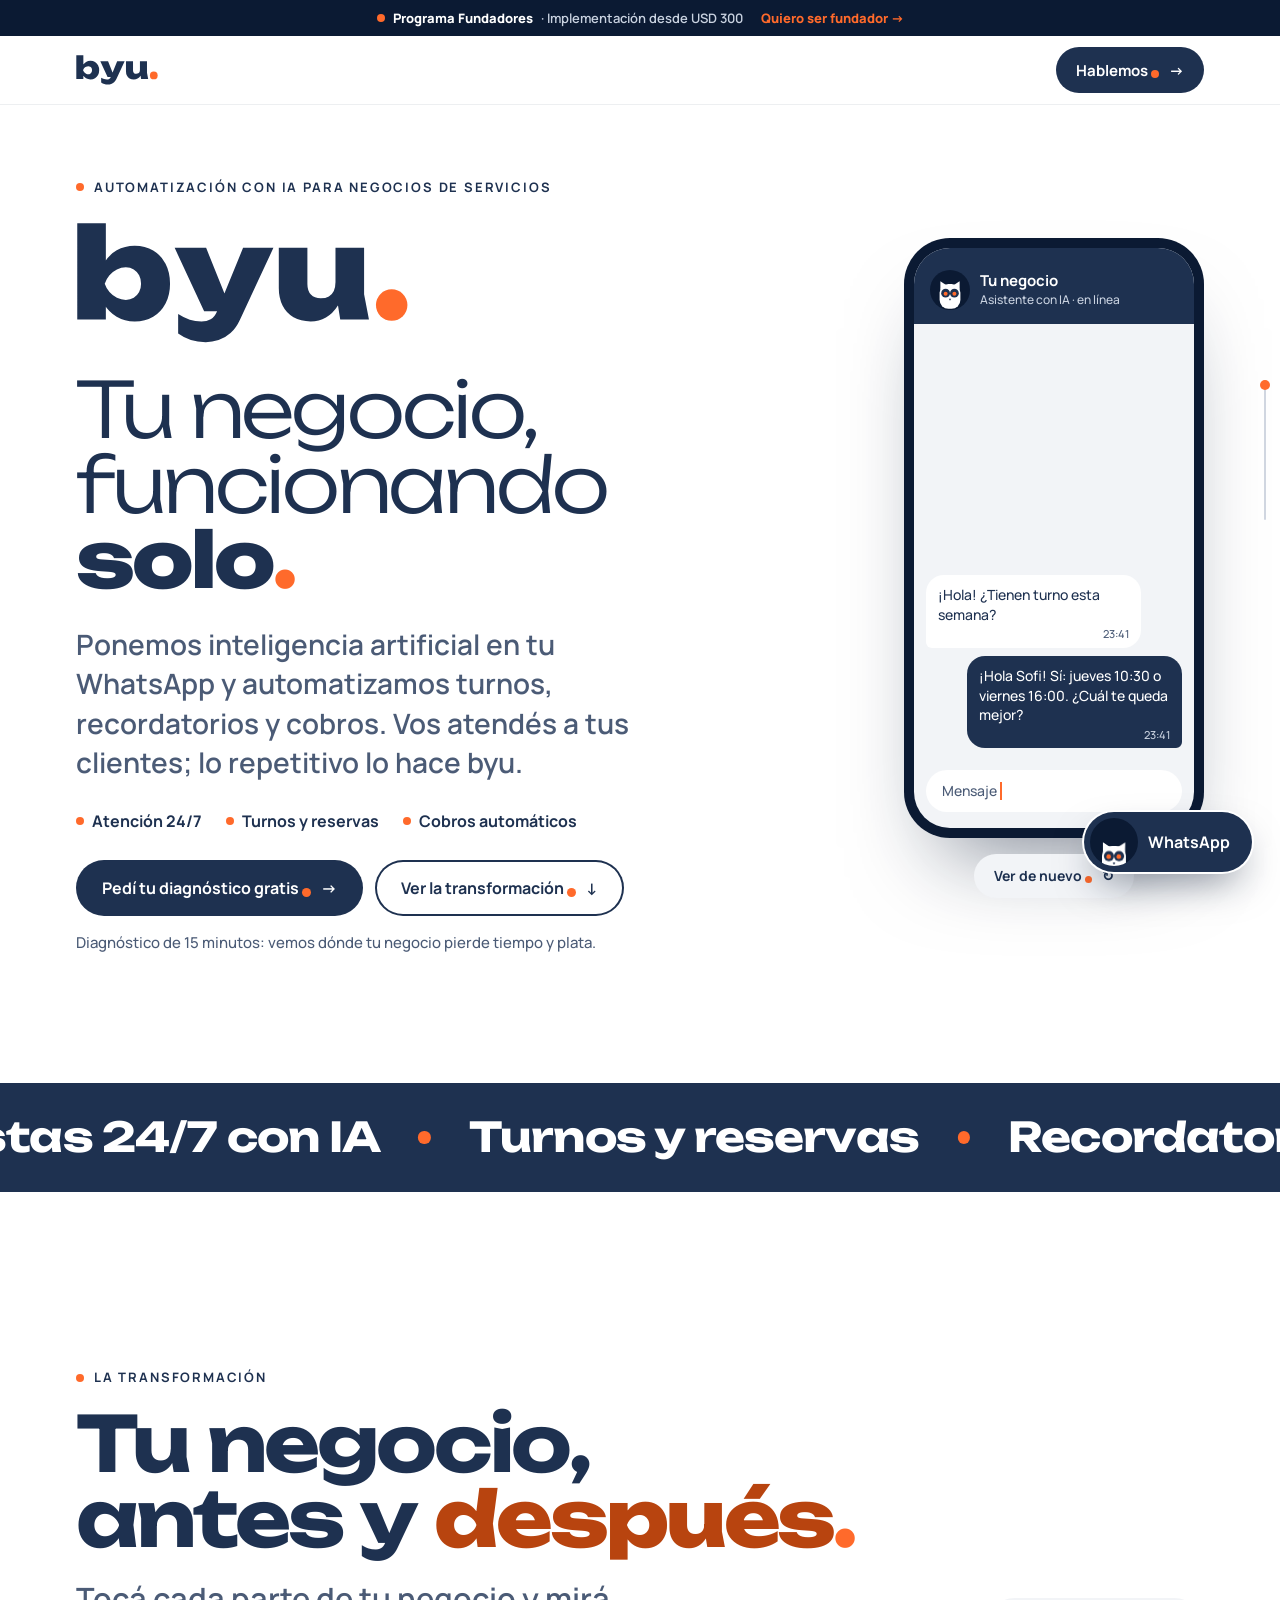
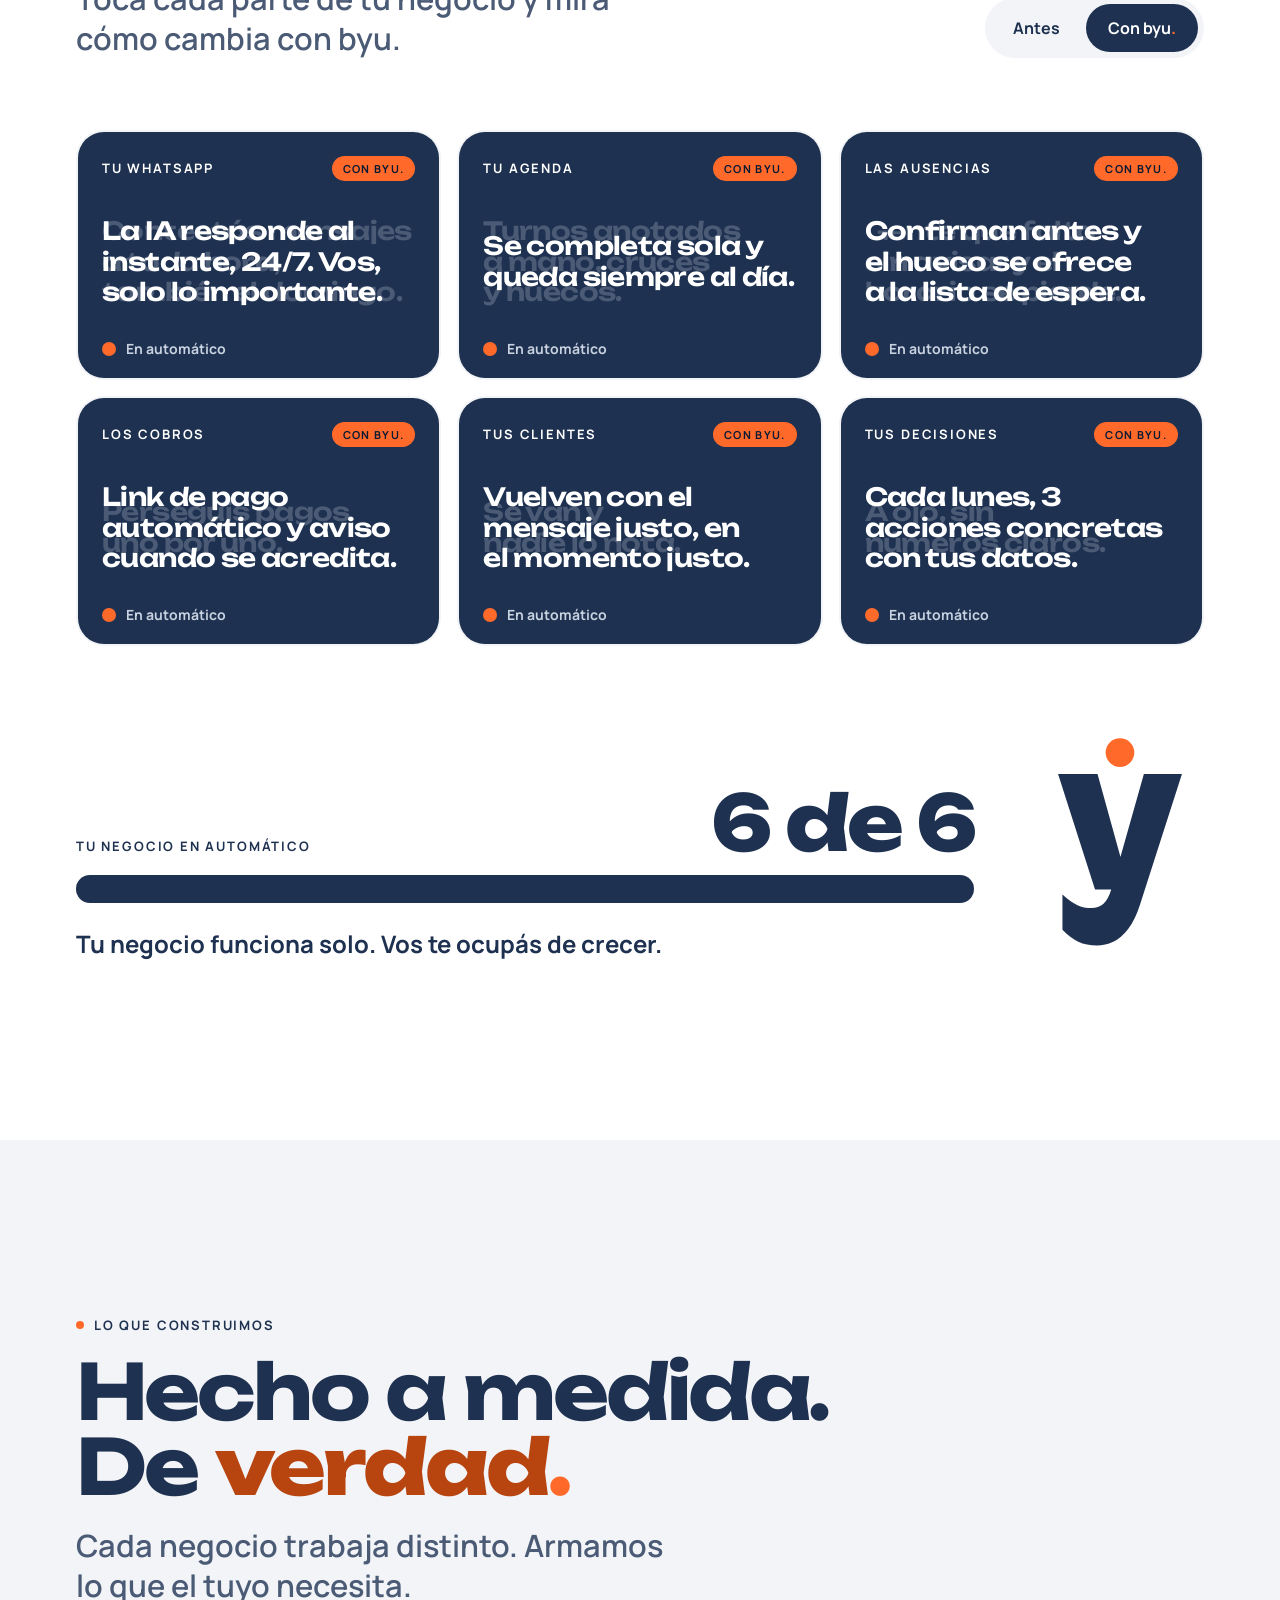
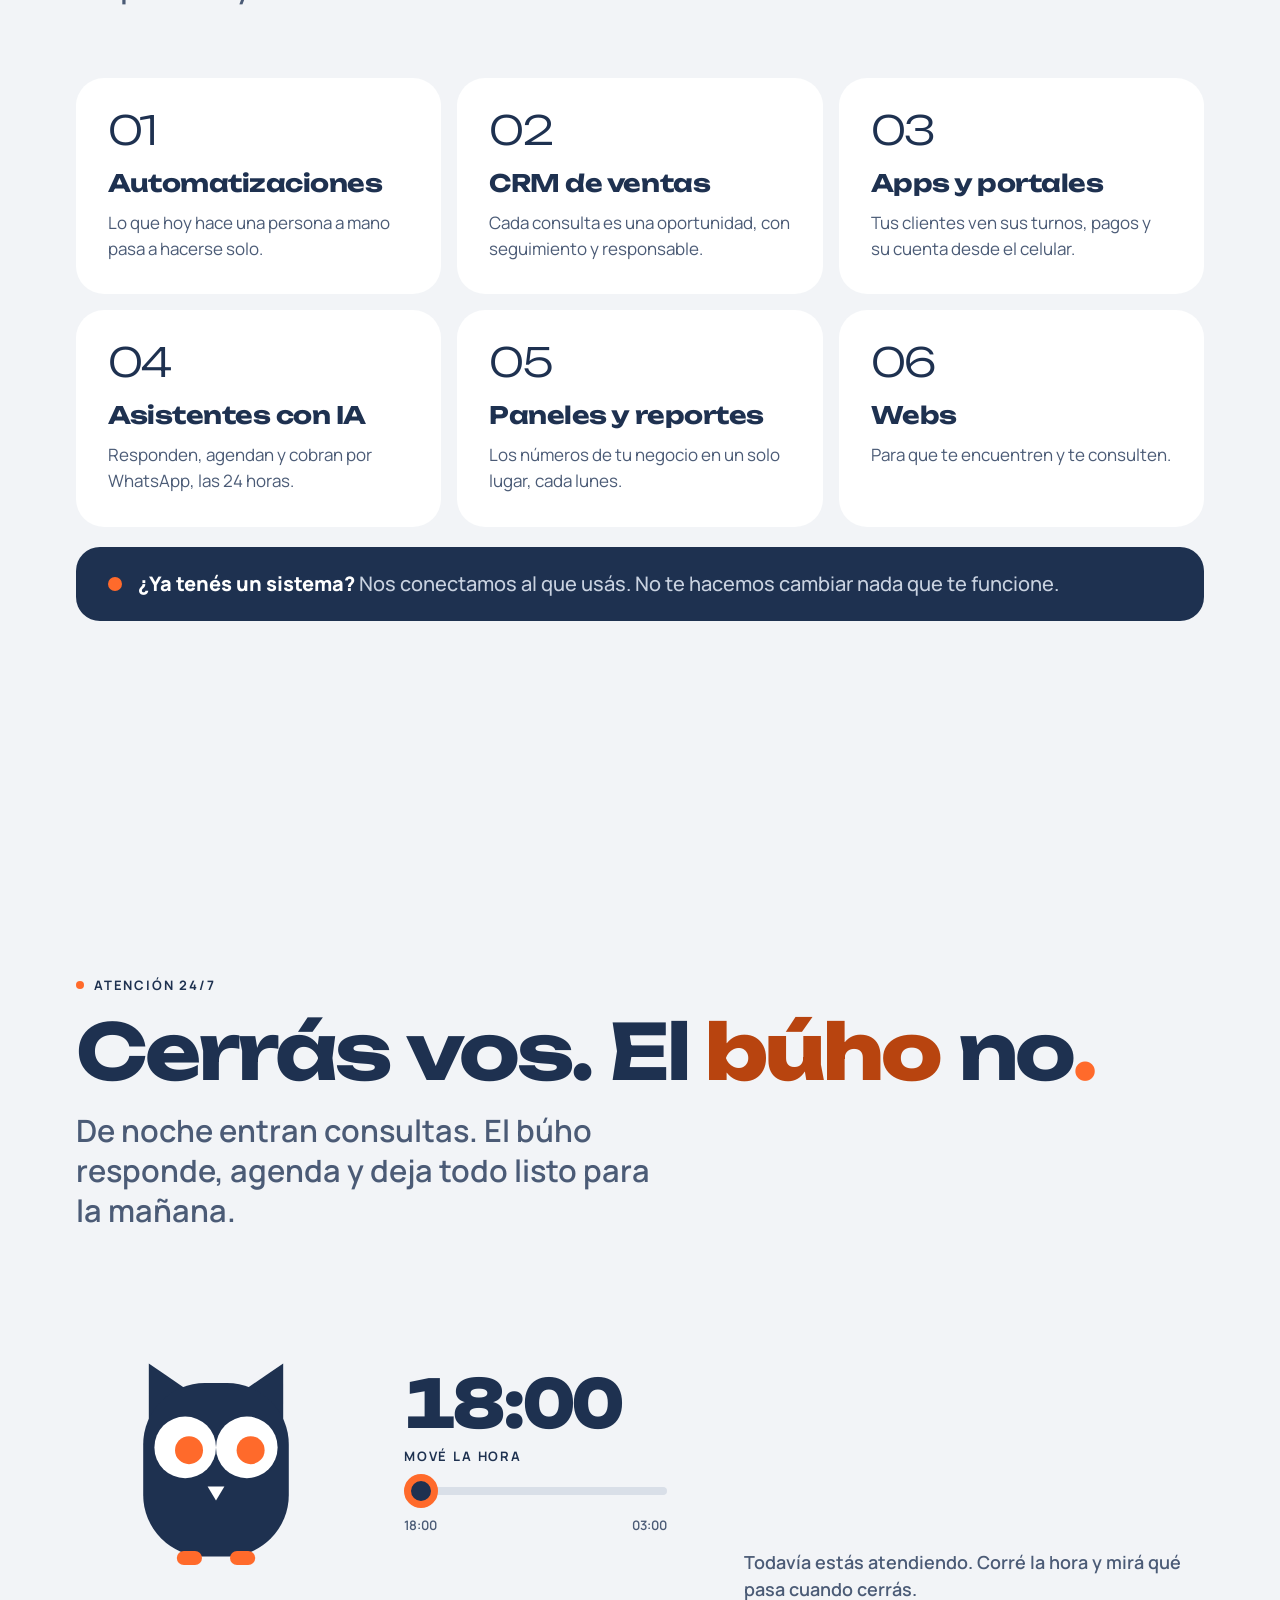
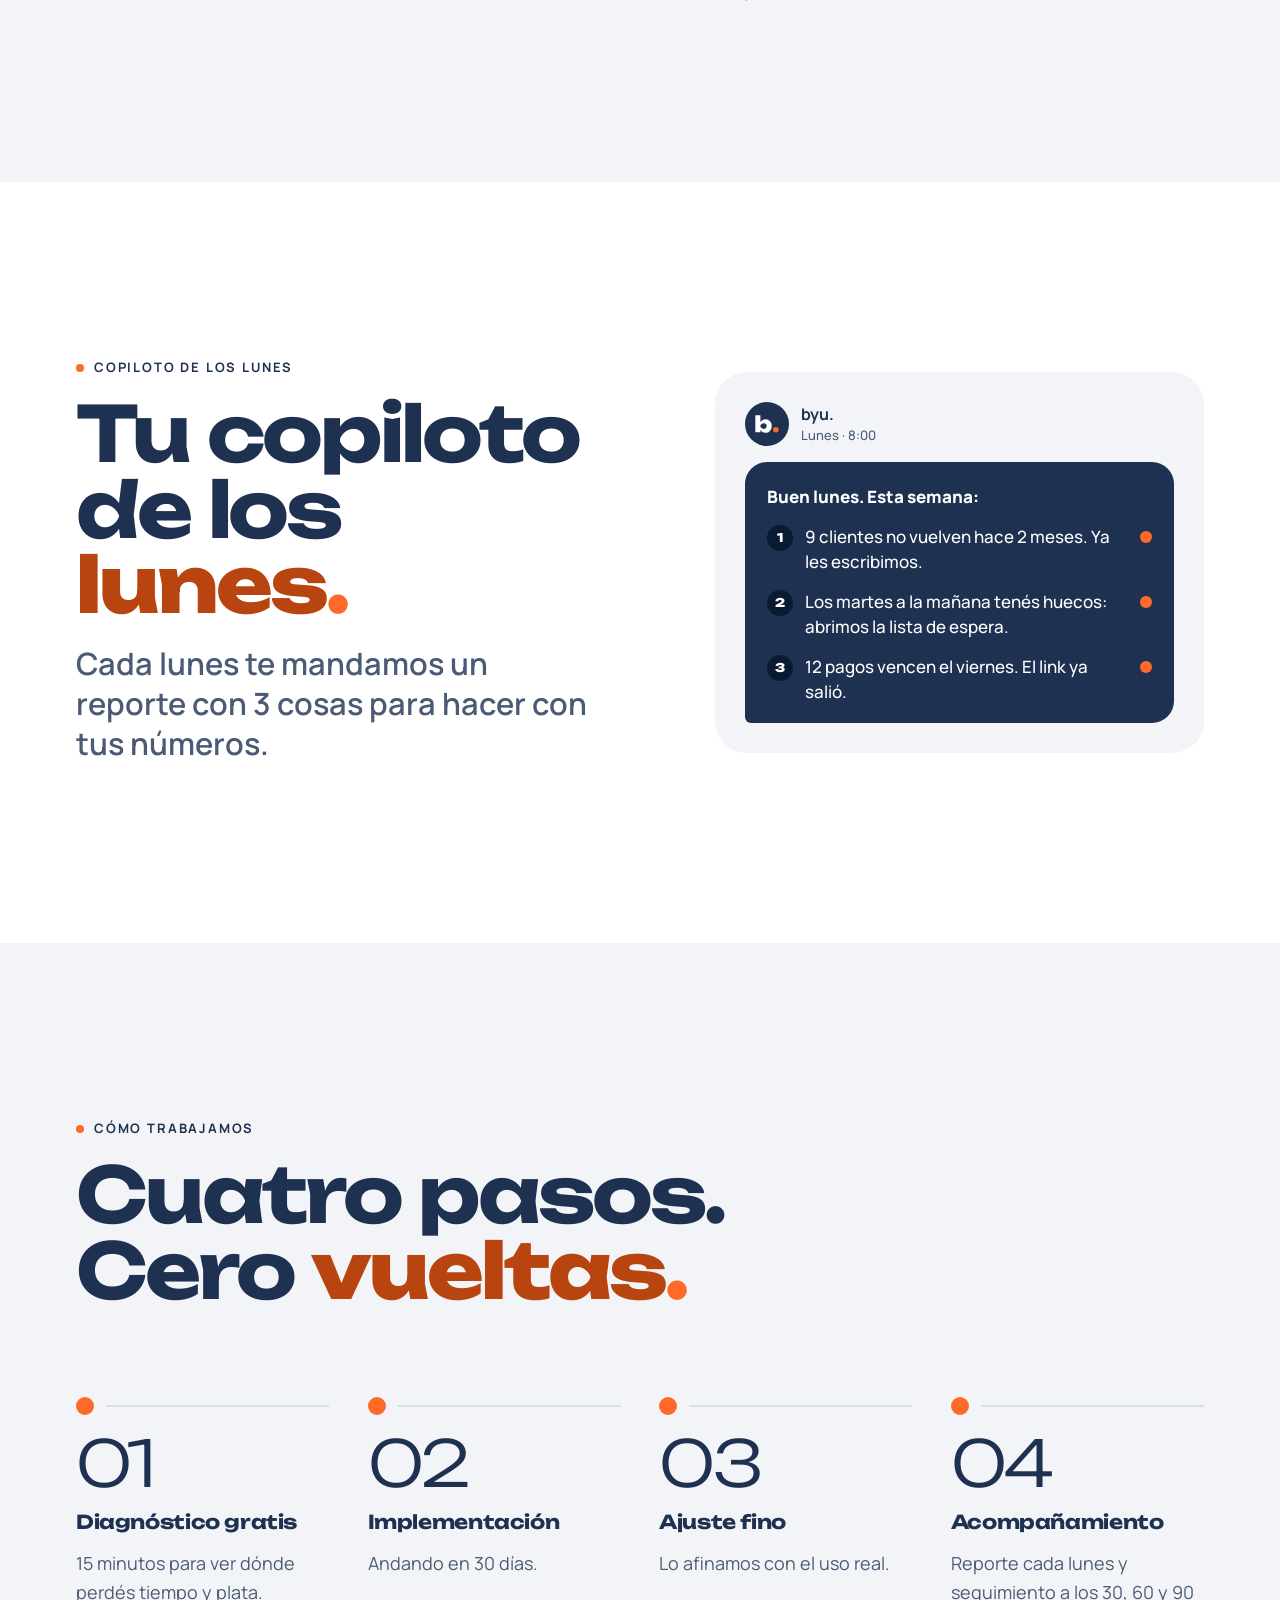
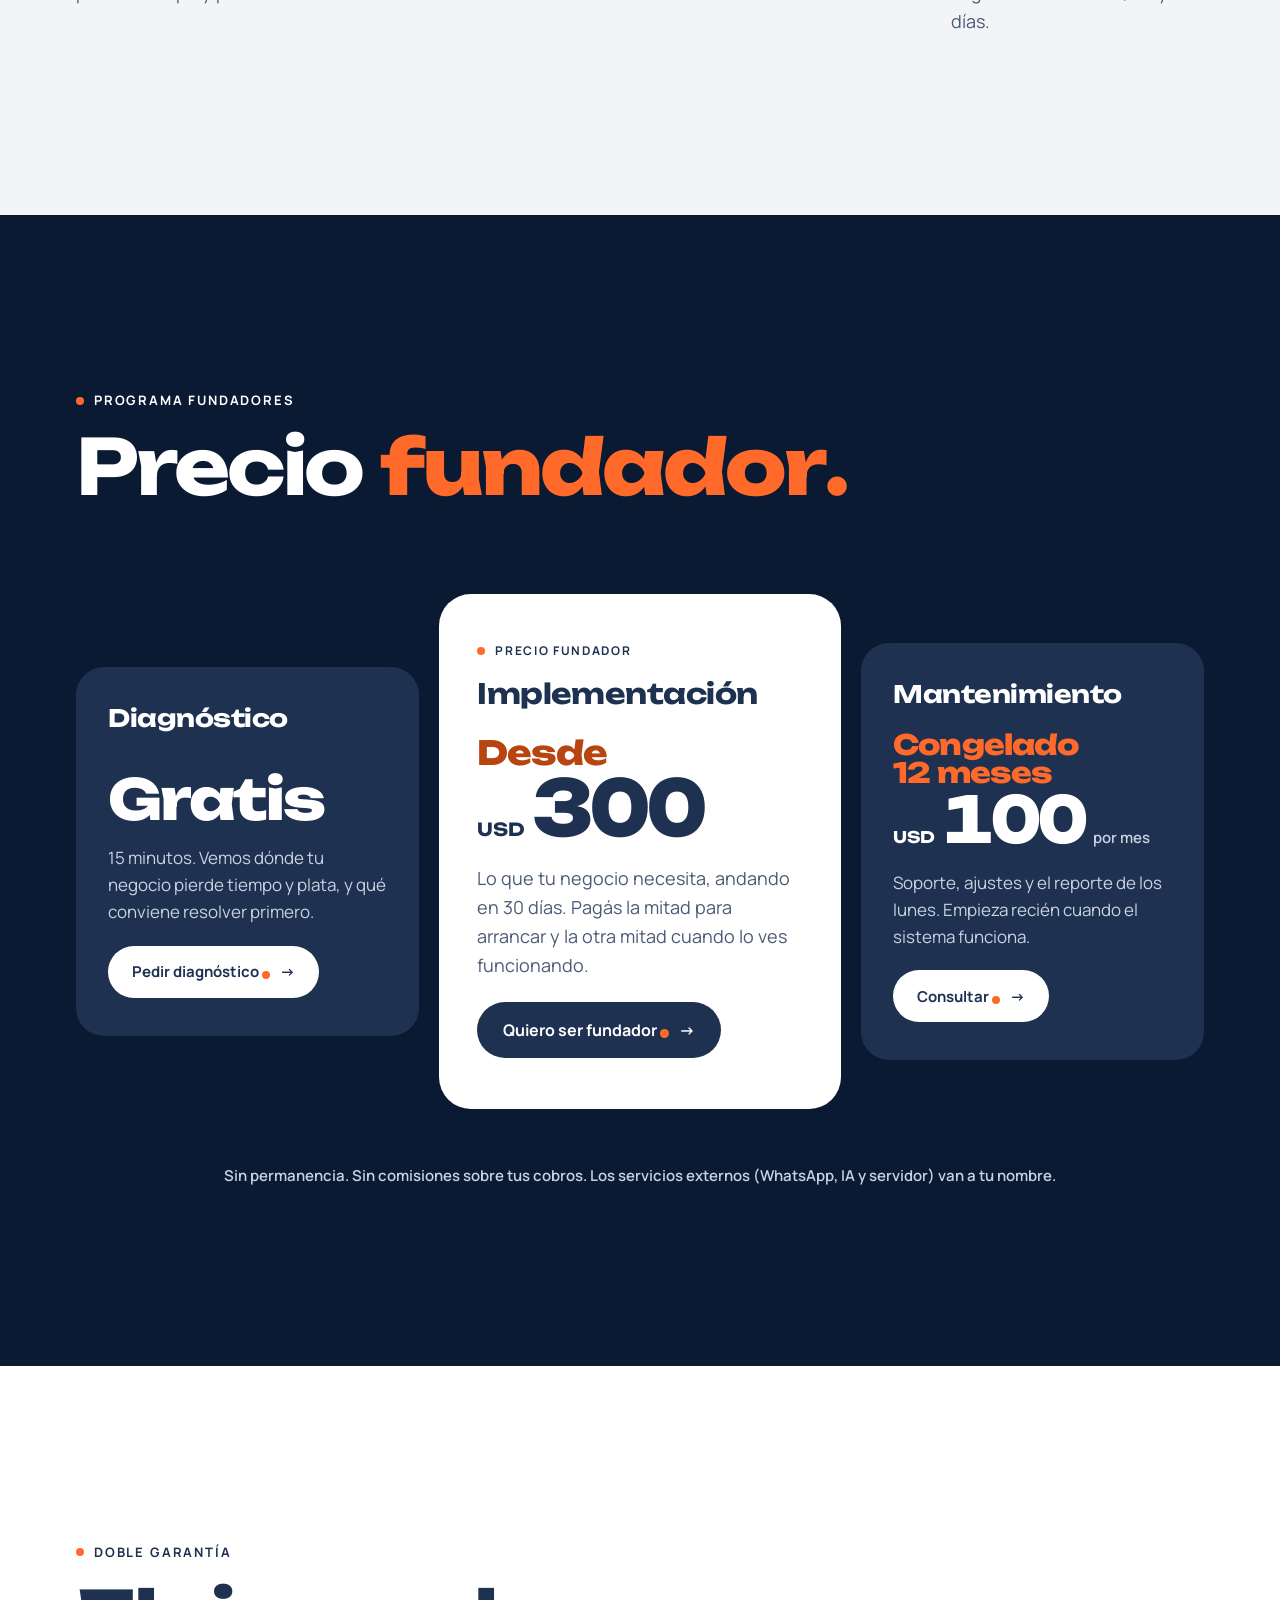
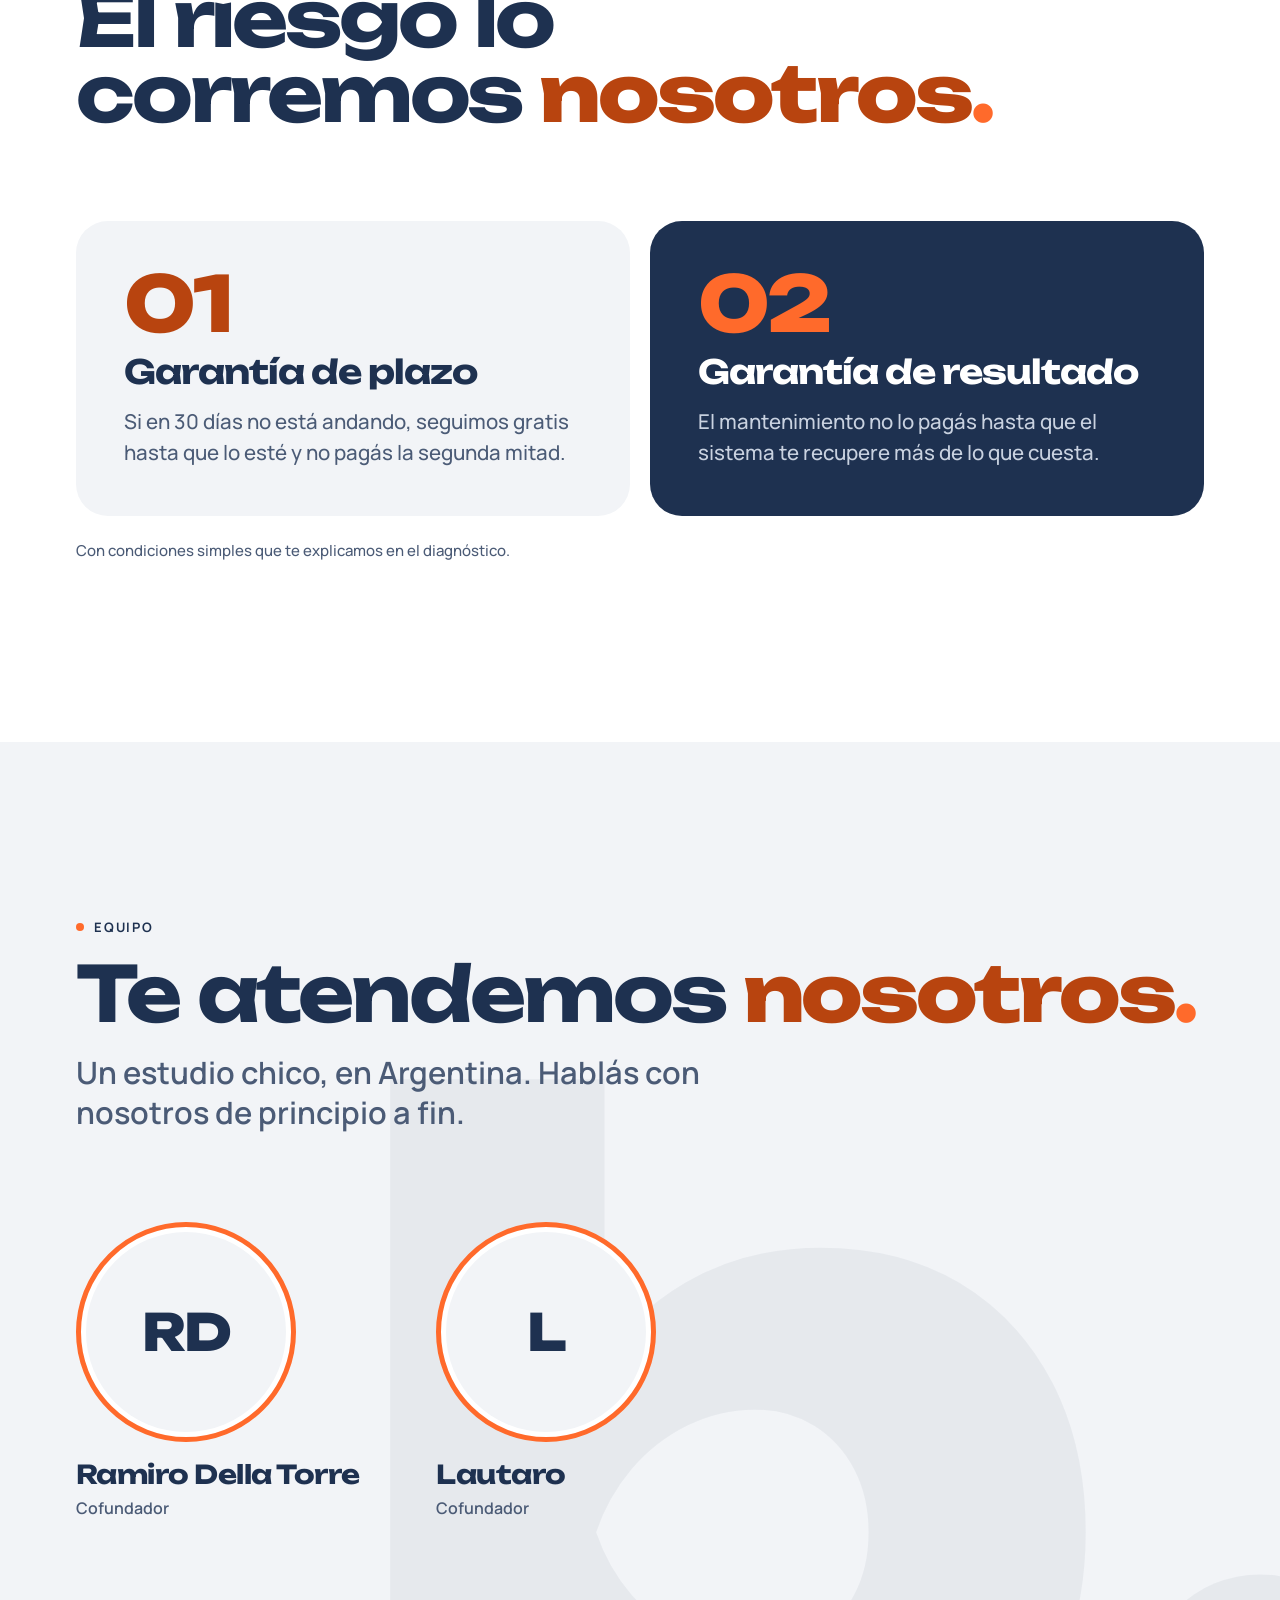
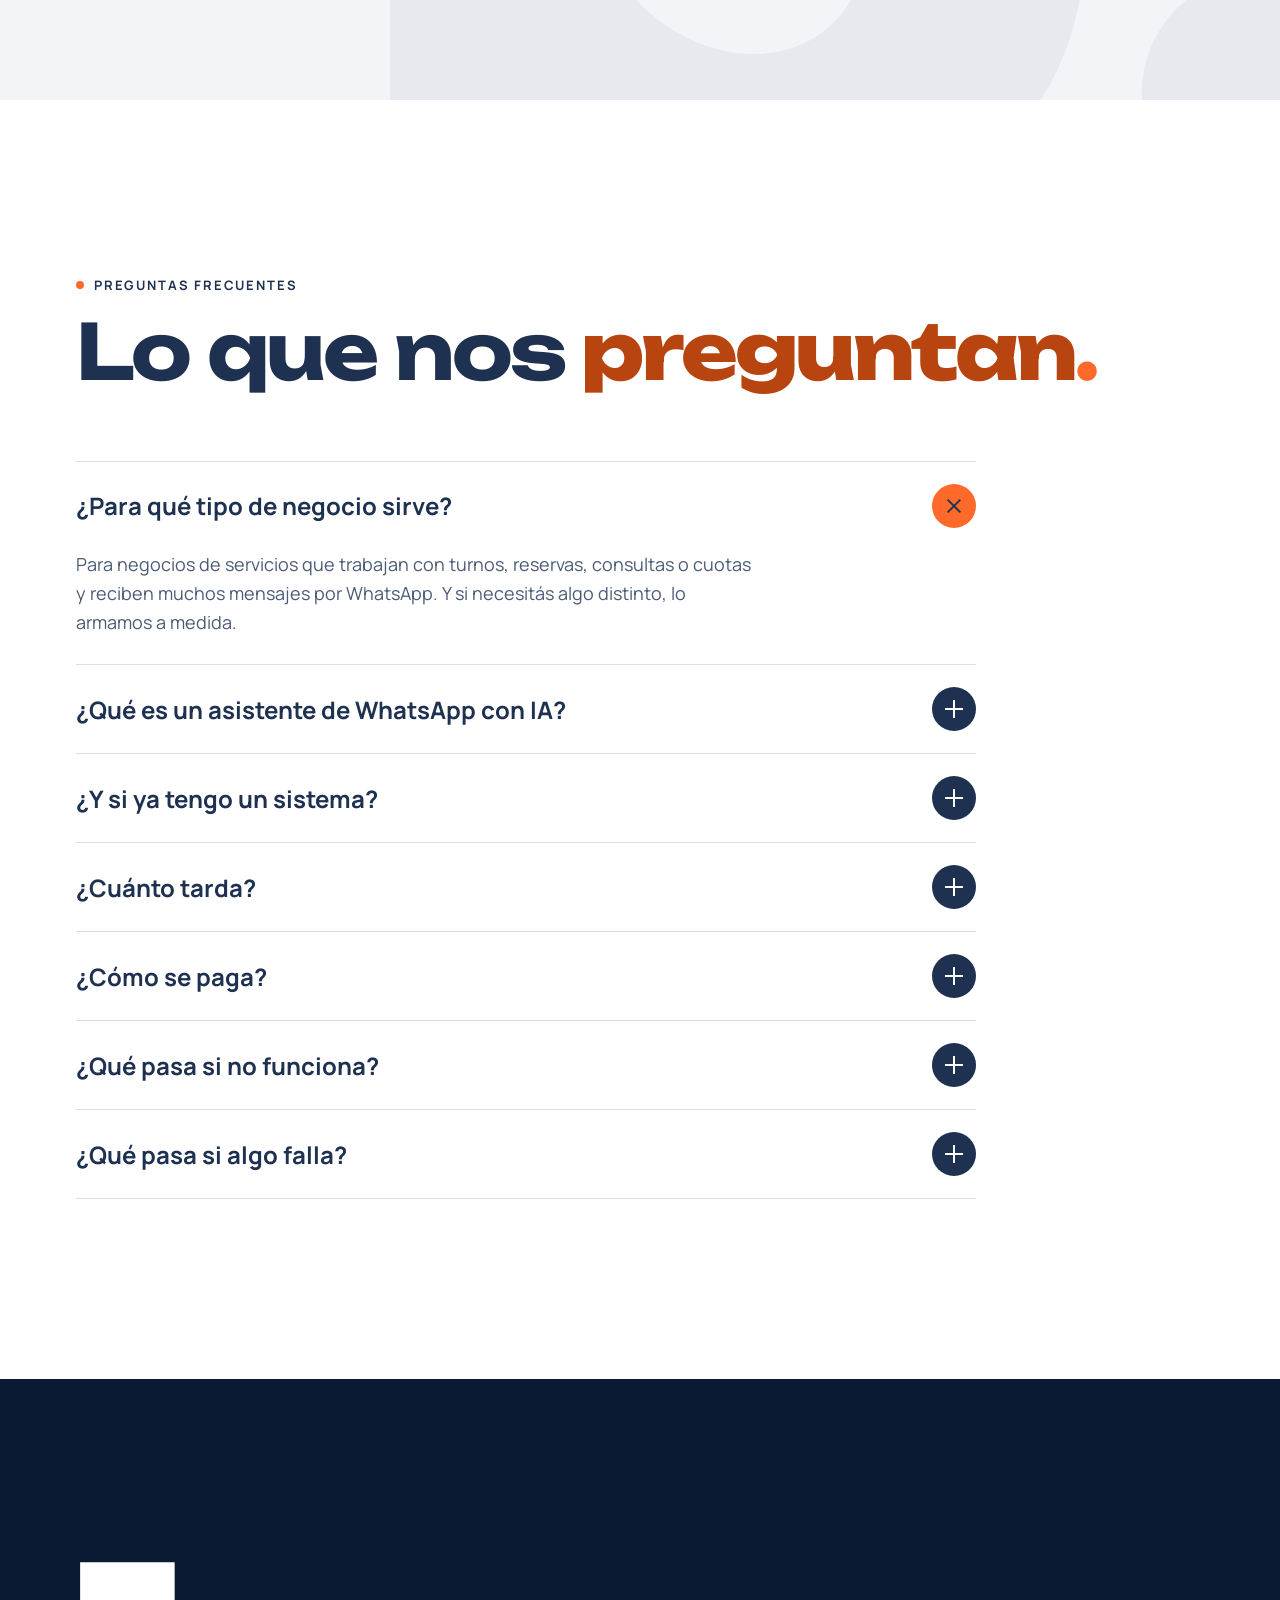
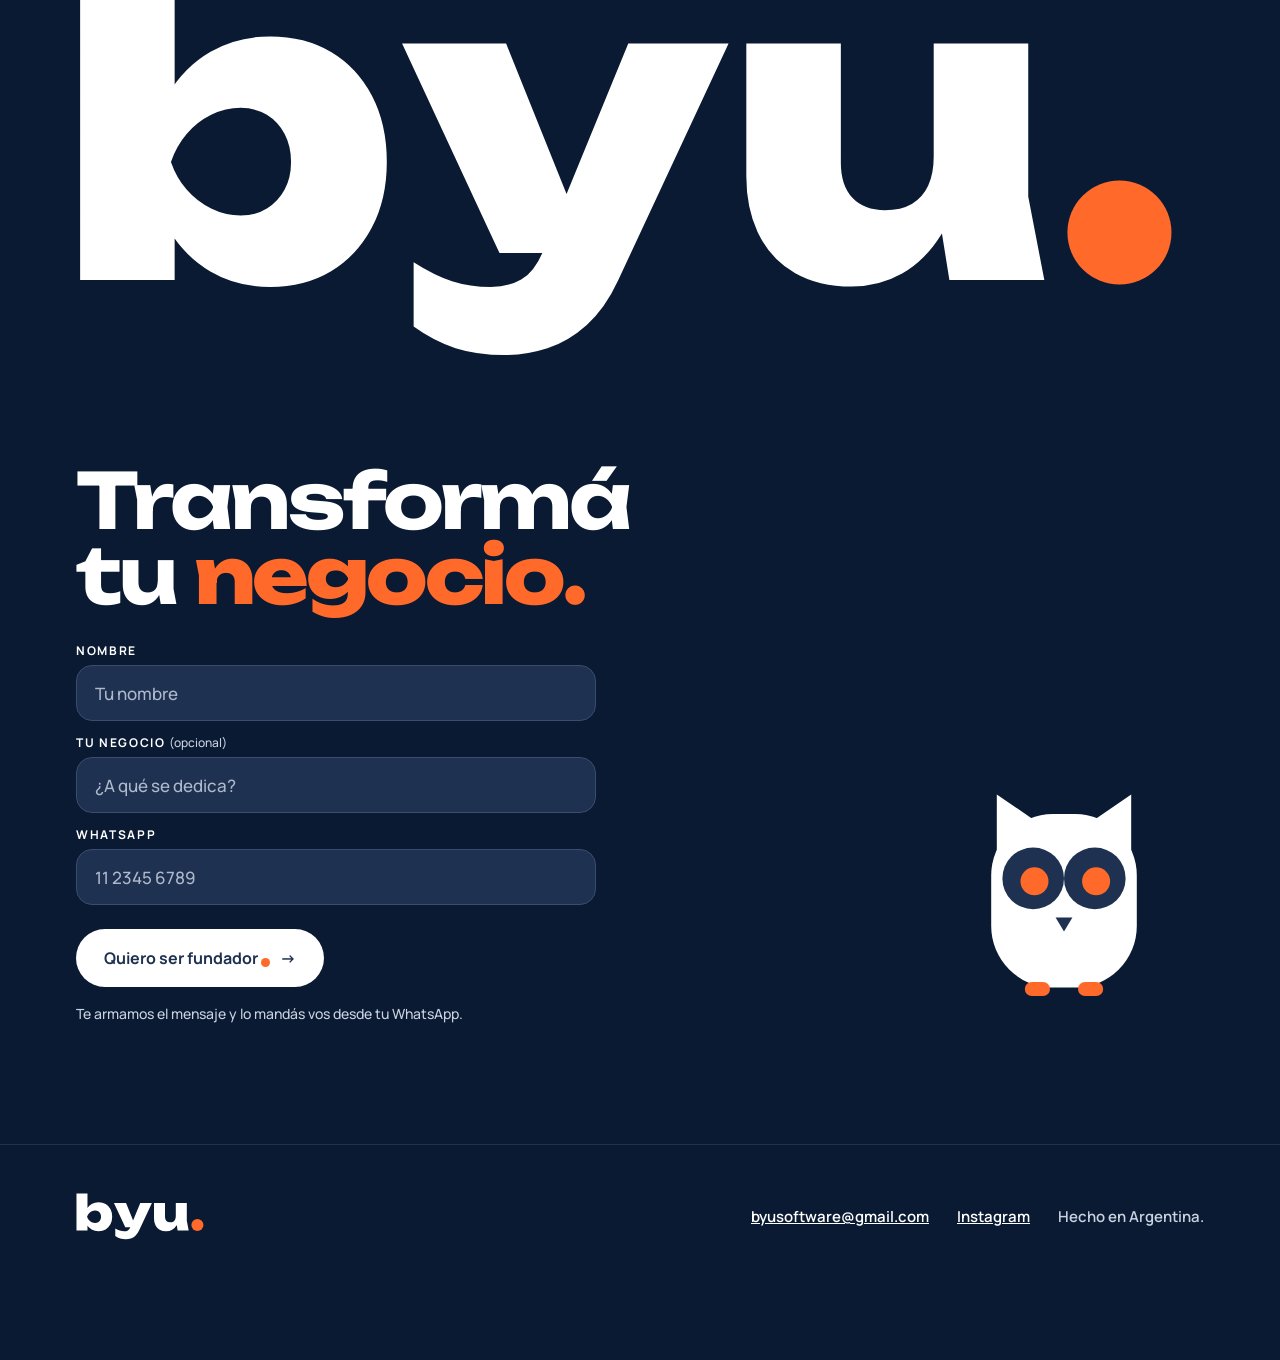
==== index.html @ de7f11eb "Dominio propio: byusoftware.com Co-Authored-By: Claude Opus 5.5 <noreply@anthropic.com>" ====
<!DOCTYPE html>
<html lang="es">
<head>
<meta charset="utf-8">
<meta name="viewport" content="width=device-width, initial-scale=1, viewport-fit=cover">
<title>Automatización con IA y software a medida | byu.</title>
<meta name="description" content="Automatizaciones con IA, CRM, apps y WhatsApp 24/7 a medida de tu negocio de servicios: turnos, recordatorios y cobros. Andando en 30 días. Argentina.">
<meta name="robots" content="index, follow, max-image-preview:large">
<link rel="canonical" href="https://byusoftware.com/">
<meta name="theme-color" content="#1E3150">
<meta property="og:type" content="website">
<meta property="og:locale" content="es_AR">
<meta property="og:site_name" content="byu.">
<meta property="og:url" content="https://byusoftware.com/">
<meta property="og:title" content="byu. · Tu negocio, funcionando solo">
<meta property="og:description" content="WhatsApp con IA 24/7, turnos, recordatorios y cobros automáticos para negocios de servicios.">
<meta property="og:image" content="https://byusoftware.com/assets/og-byu.png">
<meta property="og:image:width" content="1200">
<meta property="og:image:height" content="630">
<meta property="og:image:alt" content="byu. Tu negocio, funcionando solo">
<meta name="twitter:card" content="summary_large_image">
<meta name="twitter:title" content="byu. · Tu negocio, funcionando solo">
<meta name="twitter:description" content="WhatsApp con IA 24/7, turnos, recordatorios y cobros automáticos para negocios de servicios.">
<meta name="twitter:image" content="https://byusoftware.com/assets/og-byu.png">
<link rel="icon" type="image/svg+xml" href="assets/favicon.svg">
<link rel="icon" type="image/png" sizes="32x32" href="assets/favicon-32.png">
<link rel="apple-touch-icon" href="assets/apple-touch-icon.png">
<link rel="manifest" href="site.webmanifest">
<script type="application/ld+json">[{"@context": "https://schema.org", "@type": "ProfessionalService", "@id": "https://byusoftware.com/#byu", "name": "byu.", "url": "https://byusoftware.com/", "logo": "https://byusoftware.com/assets/icon-512.png", "image": "https://byusoftware.com/assets/og-byu.png", "email": "byusoftware@gmail.com", "description": "Software a medida y automatización con inteligencia artificial para negocios de servicios: asistente de WhatsApp 24/7, CRM, apps, turnos, recordatorios y cobros automáticos.", "areaServed": {"@type": "Country", "name": "Argentina"}, "address": {"@type": "PostalAddress", "addressCountry": "AR"}, "founder": [{"@type": "Person", "name": "Ramiro Della Torre"}, {"@type": "Person", "name": "Lautaro"}], "knowsAbout": ["Software a medida", "Automatización con IA", "CRM de ventas", "Chatbot de WhatsApp", "Agenda de turnos online", "Recordatorios automáticos", "Cobros automáticos con Mercado Pago"], "hasOfferCatalog": {"@type": "OfferCatalog", "name": "Servicios de automatización", "itemListElement": [{"@type": "Offer", "name": "Diagnóstico", "price": "0", "priceCurrency": "USD", "itemOffered": {"@type": "Service", "name": "Diagnóstico gratis de 15 minutos"}}, {"@type": "Offer", "name": "Implementación · precio fundador", "priceCurrency": "USD", "priceSpecification": {"@type": "PriceSpecification", "minPrice": "300", "priceCurrency": "USD"}, "itemOffered": {"@type": "Service", "name": "Implementación a medida: WhatsApp con IA, automatizaciones, CRM o apps"}}, {"@type": "Offer", "name": "Mantenimiento", "priceCurrency": "USD", "priceSpecification": {"@type": "UnitPriceSpecification", "price": "100", "priceCurrency": "USD", "unitText": "MONTH"}, "itemOffered": {"@type": "Service", "name": "Mantenimiento mensual y reporte de los lunes"}}]}}, {"@context": "https://schema.org", "@type": "WebSite", "name": "byu.", "url": "https://byusoftware.com/", "inLanguage": "es-AR", "publisher": {"@id": "https://byusoftware.com/#byu"}}, {"@context": "https://schema.org", "@type": "FAQPage", "mainEntity": [{"@type": "Question", "name": "¿Para qué tipo de negocio sirve?", "acceptedAnswer": {"@type": "Answer", "text": "Para negocios de servicios que trabajan con turnos, reservas, consultas o cuotas y reciben muchos mensajes por WhatsApp. Y si necesitás algo distinto, lo armamos a medida."}}, {"@type": "Question", "name": "¿Qué es un asistente de WhatsApp con IA?", "acceptedAnswer": {"@type": "Answer", "text": "Es un asistente con inteligencia artificial que responde en tu WhatsApp con tu tono y tu información: precios, horarios y disponibilidad. Agenda, confirma y cobra. Si una conversación necesita a una persona, te la pasa."}}, {"@type": "Question", "name": "¿Y si ya tengo un sistema?", "acceptedAnswer": {"@type": "Answer", "text": "No tenés que cambiarlo. Nos conectamos al que usás y le sumamos lo que le falta. Si hoy anotás todo a mano, te armamos algo simple."}}, {"@type": "Question", "name": "¿Cuánto tarda?", "acceptedAnswer": {"@type": "Answer", "text": "En 30 días está andando. Después lo afinamos con el uso real y te acompañamos a los 30, 60 y 90 días."}}, {"@type": "Question", "name": "¿Cómo se paga?", "acceptedAnswer": {"@type": "Answer", "text": "La implementación, mitad para arrancar y mitad cuando lo ves andando. El mantenimiento empieza recién cuando el sistema funciona. Los servicios externos (WhatsApp, IA y servidor) van a tu nombre. Sin permanencia y sin comisiones sobre tus cobros."}}, {"@type": "Question", "name": "¿Qué pasa si no funciona?", "acceptedAnswer": {"@type": "Answer", "text": "Tenés doble garantía. Si en 30 días no está andando, seguimos gratis hasta que lo esté. Y el mantenimiento no lo pagás hasta que el sistema te recupere más de lo que cuesta."}}, {"@type": "Question", "name": "¿Qué pasa si algo falla?", "acceptedAnswer": {"@type": "Answer", "text": "Lo vemos nosotros. Si algo se traba, los mensajes pasan a tu equipo y lo arreglamos sin que tengas que tocar nada."}}]}]</script>
<link rel="preconnect" href="https://fonts.googleapis.com">
<link rel="preconnect" href="https://fonts.gstatic.com" crossorigin>
<link href="https://fonts.googleapis.com/css2?family=Manrope:wght@400;500;600;700;800&family=Unbounded:wght@300;600;700;800&display=swap" rel="stylesheet">
<link rel="stylesheet" href="styles.css?v=7">
<script>
/* Loader solo en la primera visita (y nunca con "reducir movimiento") */
try { if (!matchMedia('(prefers-reduced-motion: reduce)').matches && localStorage.getItem('byu_visto') !== '1') document.documentElement.classList.add('show-loader'); } catch (e) {}
</script>
</head>
<body>
<div class="loader" data-loader aria-hidden="true"><svg aria-hidden="true" viewBox="0 0 1175 907"><g transform="translate(8 830)"><path fill="#1E3150" d="M52 -770H281V-417L253 -359V-202L281 -149V0H52ZM211 -286Q223 -379 263.5 -447.5Q304 -516 368.0 -553.0Q432 -590 512 -590Q597 -590 660.0 -552.5Q723 -515 759.0 -446.5Q795 -378 795 -286Q795 -196 759.0 -127.5Q723 -59 660.0 -21.0Q597 17 512 17Q431 17 367.5 -20.5Q304 -58 264.0 -126.5Q224 -195 211 -286ZM563 -286Q563 -324 547.5 -353.5Q532 -383 504.5 -400.0Q477 -417 441 -417Q404 -417 369.5 -400.0Q335 -383 310.0 -353.5Q285 -324 272 -286Q285 -248 310.0 -219.0Q335 -190 369.5 -173.0Q404 -156 441 -156Q477 -156 504.5 -173.0Q532 -190 547.5 -219.0Q563 -248 563 -286Z"/><circle data-lpulse style="transform-box:fill-box;transform-origin:center" cx="981" cy="-115" r="126" fill="#FF6A2B"/></g></svg></div>

<header class="header">
  <a class="fbar" href="#planes"><span class="fbar-dot" aria-hidden="true"></span><b>Programa Fundadores</b><span class="fbar-mid"> · Implementación desde USD 300</span><span class="fbar-cta">Quiero ser fundador <span aria-hidden="true">→</span></span></a>
  <div class="wrap">
    <a href="#top" class="navlogo" data-navlogo aria-label="byu., volver al inicio"><svg data-nav-svg aria-hidden="true" viewBox="70 70 2665 975"><g transform="translate(28 850)"><path fill="#1E3150" d="M52 -770H281V-417L253 -359V-202L281 -149V0H52ZM211 -286Q223 -379 263.5 -447.5Q304 -516 368.0 -553.0Q432 -590 512 -590Q597 -590 660.0 -552.5Q723 -515 759.0 -446.5Q795 -378 795 -286Q795 -196 759.0 -127.5Q723 -59 660.0 -21.0Q597 17 512 17Q431 17 367.5 -20.5Q304 -58 264.0 -126.5Q224 -195 211 -286ZM563 -286Q563 -324 547.5 -353.5Q532 -383 504.5 -400.0Q477 -417 441 -417Q404 -417 369.5 -400.0Q335 -383 310.0 -353.5Q285 -324 272 -286Q285 -248 310.0 -219.0Q335 -190 369.5 -173.0Q404 -156 441 -156Q477 -156 504.5 -173.0Q532 -190 547.5 -219.0Q563 -248 563 -286Z"/><path data-nl="y" fill="#1E3150" style="transform-box:fill-box;transform-origin:0% 50%" d="M1081 182Q1013 182 961.5 165.5Q910 149 860 113V-43Q910 -11 953.0 3.0Q996 17 1047 17Q1089 17 1120.5 -1.0Q1152 -19 1173 -68L1380 -573H1623L1355 2Q1324 69 1279.5 109.0Q1235 149 1184.0 165.5Q1133 182 1081 182ZM1068 -65 832 -573H1084L1288 -65Z"/><path data-nl="u" fill="#1E3150" style="transform-box:fill-box;transform-origin:0% 50%" d="M1921 16Q1841 16 1783.5 -17.0Q1726 -50 1696.0 -110.5Q1666 -171 1666 -251V-573H1895V-284Q1895 -229 1923.0 -199.0Q1951 -169 2002 -169Q2041 -169 2067.0 -184.0Q2093 -199 2106.5 -228.0Q2120 -257 2120 -299L2189 -263Q2177 -172 2138.0 -109.5Q2099 -47 2043.5 -15.5Q1988 16 1921 16ZM2158 0 2120 -237V-573H2349V-202L2388 0Z"/><circle data-nl="dot" cx="2570" cy="-115" r="126" fill="#FF6A2B" style="transform-box:fill-box;transform-origin:50% 100%"/></g></svg></a>
    <a class="btn btn--nav" data-btn href="#contacto" data-wa target="_blank" rel="noopener"><span class="lbl">Hablemos</span><span class="bdot"></span><span class="barrow" aria-hidden="true">→</span></a>
  </div>
</header>
<div class="prog" aria-hidden="true"><span data-prog></span></div>

<main>
<section class="hero" id="top">
  <div class="wrap">
    <div class="hero-copy">
      <p class="eyebrow hero-kicker">Automatización con IA para negocios de servicios</p>
      <svg class="hero-logo" data-hero-logo role="img" aria-label="byu." viewBox="70 70 2665 975"><g transform="translate(28 850)"><path data-l fill="#1E3150" d="M52 -770H281V-417L253 -359V-202L281 -149V0H52ZM211 -286Q223 -379 263.5 -447.5Q304 -516 368.0 -553.0Q432 -590 512 -590Q597 -590 660.0 -552.5Q723 -515 759.0 -446.5Q795 -378 795 -286Q795 -196 759.0 -127.5Q723 -59 660.0 -21.0Q597 17 512 17Q431 17 367.5 -20.5Q304 -58 264.0 -126.5Q224 -195 211 -286ZM563 -286Q563 -324 547.5 -353.5Q532 -383 504.5 -400.0Q477 -417 441 -417Q404 -417 369.5 -400.0Q335 -383 310.0 -353.5Q285 -324 272 -286Q285 -248 310.0 -219.0Q335 -190 369.5 -173.0Q404 -156 441 -156Q477 -156 504.5 -173.0Q532 -190 547.5 -219.0Q563 -248 563 -286Z"/><path data-l fill="#1E3150" d="M1081 182Q1013 182 961.5 165.5Q910 149 860 113V-43Q910 -11 953.0 3.0Q996 17 1047 17Q1089 17 1120.5 -1.0Q1152 -19 1173 -68L1380 -573H1623L1355 2Q1324 69 1279.5 109.0Q1235 149 1184.0 165.5Q1133 182 1081 182ZM1068 -65 832 -573H1084L1288 -65Z"/><path data-l fill="#1E3150" d="M1921 16Q1841 16 1783.5 -17.0Q1726 -50 1696.0 -110.5Q1666 -171 1666 -251V-573H1895V-284Q1895 -229 1923.0 -199.0Q1951 -169 2002 -169Q2041 -169 2067.0 -184.0Q2093 -199 2106.5 -228.0Q2120 -257 2120 -299L2189 -263Q2177 -172 2138.0 -109.5Q2099 -47 2043.5 -15.5Q1988 16 1921 16ZM2158 0 2120 -237V-573H2349V-202L2388 0Z"/><circle data-ldot style="transform-box:fill-box;transform-origin:50% 100%" cx="2570" cy="-115" r="126" fill="#FF6A2B"/></g></svg>
      <h1 class="title title--hero" data-reveal data-hero-title>Tu negocio, funcionando <em>solo</em></h1>
      <p class="hero-bajada">Ponemos inteligencia artificial en tu WhatsApp y automatizamos turnos, recordatorios y cobros. Vos atendés a tus clientes; lo repetitivo lo hace byu.</p>
      <ul class="hero-points"><li>Atención 24/7</li><li>Turnos y reservas</li><li>Cobros automáticos</li></ul>
      <div class="btn-row">
        <a class="btn " data-btn href="#contacto" data-wa data-msg="Hola byu., quiero pedir el diagnóstico gratis." target="_blank" rel="noopener"><span class="lbl">Pedí tu diagnóstico gratis</span><span class="bdot"></span><span class="barrow" aria-hidden="true">→</span></a>
        <a class="btn btn--ghost" data-btn href="#transformacion"><span class="lbl">Ver la transformación</span><span class="bdot"></span><span class="barrow" aria-hidden="true">↓</span></a>
      </div>
      <p class="hero-note">Diagnóstico de 15 minutos: vemos dónde tu negocio pierde tiempo y plata.</p>
    </div>
    <div class="hero-phone">
      <div class="phone" role="img" data-chat-aria aria-label="Demo de chat de WhatsApp">
        <div class="phone-screen">
          <div class="phone-top">
            <span class="phone-av"><svg data-owl aria-hidden="true" viewBox="0 0 200 200"><g data-head style="transform-box:fill-box;transform-origin:50% 90%"><polygon data-ear="l" points="52,36 52,78 84,58" fill="#FFFFFF" style="transform-box:fill-box;transform-origin:50% 100%"/><polygon data-ear="r" points="148,36 148,78 116,58" fill="#FFFFFF" style="transform-box:fill-box;transform-origin:50% 100%"/><rect x="48" y="50" width="104" height="124" rx="44" fill="#FFFFFF"/><g class="eyes"><g data-eye style="transform-box:fill-box;transform-origin:center"><circle cx="78" cy="96" r="22" fill="#1E3150"/><g data-pupil><circle cx="82" cy="98" r="10" fill="#FF6A2B"/></g></g></g><g class="eyes"><g data-eye style="transform-box:fill-box;transform-origin:center"><circle cx="122" cy="96" r="22" fill="#1E3150"/><g data-pupil><circle cx="126" cy="98" r="10" fill="#FF6A2B"/></g></g></g><polygon points="94,124 106,124 100,134" fill="#1E3150"/></g></svg></span>
            <span class="phone-who"><span class="phone-name">Tu negocio</span><span class="phone-status">Asistente con IA · en línea</span></span>
          </div>
          <div class="chat" data-chat aria-hidden="true"></div>
          <div class="phone-input"><div>Mensaje<span class="caret" data-caret></span></div></div>
        </div>
      </div>
      <button class="btn btn--mist btn--sm" data-btn type="button" data-replay-chat><span class="lbl">Ver de nuevo</span><span class="bdot"></span><span class="barrow" aria-hidden="true">↻</span></button>
    </div>
  </div>
</section>

<section class="ticker-sec" aria-label="Lo que automatizamos">
  <div class="ticker" data-ticker aria-hidden="true"><span class="tk">Respuestas 24/7 con IA</span><span class="tk">Turnos y reservas</span><span class="tk">Recordatorios automáticos</span><span class="tk">Lista de espera</span><span class="tk">Cobros con Mercado Pago</span><span class="tk">Reactivación de clientes</span><span class="tk">Reporte de los lunes</span><span class="tk">Respuestas 24/7 con IA</span><span class="tk">Turnos y reservas</span><span class="tk">Recordatorios automáticos</span><span class="tk">Lista de espera</span><span class="tk">Cobros con Mercado Pago</span><span class="tk">Reactivación de clientes</span><span class="tk">Reporte de los lunes</span></div>
  <p class="sr-only">Respuestas 24/7 con IA, Turnos y reservas, Recordatorios automáticos, Lista de espera, Cobros con Mercado Pago, Reactivación de clientes, Reporte de los lunes</p>
</section>

<section class="sec bg-white" id="transformacion" data-trans>
  <div class="wrap">
    <div class="head">
      <div class="eyebrow">La transformación</div>
      <h2 class="title" data-reveal data-first>Tu negocio, antes y <em>después</em></h2>
      <div class="head-row">
        <p class="sub">Tocá cada parte de tu negocio y mirá cómo cambia con byu.</p>
        <div class="tswitch" role="group" aria-label="Ver tu negocio">
          <button type="button" data-tmode="antes" aria-pressed="true">Antes</button>
          <button type="button" data-tmode="despues" aria-pressed="false">Con byu<span class="tdot">.</span></button>
        </div>
      </div>
    </div>
    <ul class="tgrid" data-tgrid><li><button type="button" class="tcard" data-tcard aria-pressed="false"><span class="tc-fill" aria-hidden="true"></span><span class="tc-head"><span class="tc-area">Tu WhatsApp</span><span class="tc-tag tc-antes">Antes</span><span class="tc-tag tc-desp">Con byu.</span></span><span class="tc-body"><span class="tc-txt tc-antes">Contestás mensajes a toda hora, también el domingo.</span><span class="tc-txt tc-desp">La IA responde al instante, 24/7. Vos, solo lo importante.</span></span><span class="tc-foot"><span class="tc-dot" aria-hidden="true"></span><span class="tc-antes">Tocá para transformar</span><span class="tc-desp">En automático</span></span></button></li><li><button type="button" class="tcard" data-tcard aria-pressed="false"><span class="tc-fill" aria-hidden="true"></span><span class="tc-head"><span class="tc-area">Tu agenda</span><span class="tc-tag tc-antes">Antes</span><span class="tc-tag tc-desp">Con byu.</span></span><span class="tc-body"><span class="tc-txt tc-antes">Turnos anotados a mano, cruces y huecos.</span><span class="tc-txt tc-desp">Se completa sola y queda siempre al día.</span></span><span class="tc-foot"><span class="tc-dot" aria-hidden="true"></span><span class="tc-antes">Tocá para transformar</span><span class="tc-desp">En automático</span></span></button></li><li><button type="button" class="tcard" data-tcard aria-pressed="false"><span class="tc-fill" aria-hidden="true"></span><span class="tc-head"><span class="tc-area">Las ausencias</span><span class="tc-tag tc-antes">Antes</span><span class="tc-tag tc-desp">Con byu.</span></span><span class="tc-body"><span class="tc-txt tc-antes">Gente que falta sin avisar y el horario se pierde.</span><span class="tc-txt tc-desp">Confirman antes y el hueco se ofrece a la lista de espera.</span></span><span class="tc-foot"><span class="tc-dot" aria-hidden="true"></span><span class="tc-antes">Tocá para transformar</span><span class="tc-desp">En automático</span></span></button></li><li><button type="button" class="tcard" data-tcard aria-pressed="false"><span class="tc-fill" aria-hidden="true"></span><span class="tc-head"><span class="tc-area">Los cobros</span><span class="tc-tag tc-antes">Antes</span><span class="tc-tag tc-desp">Con byu.</span></span><span class="tc-body"><span class="tc-txt tc-antes">Perseguís pagos uno por uno.</span><span class="tc-txt tc-desp">Link de pago automático y aviso cuando se acredita.</span></span><span class="tc-foot"><span class="tc-dot" aria-hidden="true"></span><span class="tc-antes">Tocá para transformar</span><span class="tc-desp">En automático</span></span></button></li><li><button type="button" class="tcard" data-tcard aria-pressed="false"><span class="tc-fill" aria-hidden="true"></span><span class="tc-head"><span class="tc-area">Tus clientes</span><span class="tc-tag tc-antes">Antes</span><span class="tc-tag tc-desp">Con byu.</span></span><span class="tc-body"><span class="tc-txt tc-antes">Se van y nadie lo nota.</span><span class="tc-txt tc-desp">Vuelven con el mensaje justo, en el momento justo.</span></span><span class="tc-foot"><span class="tc-dot" aria-hidden="true"></span><span class="tc-antes">Tocá para transformar</span><span class="tc-desp">En automático</span></span></button></li><li><button type="button" class="tcard" data-tcard aria-pressed="false"><span class="tc-fill" aria-hidden="true"></span><span class="tc-head"><span class="tc-area">Tus decisiones</span><span class="tc-tag tc-antes">Antes</span><span class="tc-tag tc-desp">Con byu.</span></span><span class="tc-body"><span class="tc-txt tc-antes">A ojo, sin números claros.</span><span class="tc-txt tc-desp">Cada lunes, 3 acciones concretas con tus datos.</span></span><span class="tc-foot"><span class="tc-dot" aria-hidden="true"></span><span class="tc-antes">Tocá para transformar</span><span class="tc-desp">En automático</span></span></button></li></ul>
    <div class="tmeter">
      <div class="tmeter-main">
        <div class="tmeter-top"><span class="tmeter-label">Tu negocio en automático</span><span class="tmeter-val" data-tval>0 de 6</span></div>
        <div class="bar"><div class="bar-fill" data-bar-fill></div></div>
        <p class="verdict" data-verdict aria-live="polite">Así está hoy: todo depende de vos.</p>
      </div>
      <div class="y-col">
        <div class="confetti" data-confetti aria-hidden="true"></div>
        <div class="y-jump" data-yjump>
          <svg viewBox="0 -70 200 270" role="img" aria-label="La Y de byu., que crece a medida que tu negocio pasa a automático"><g class="ypath" data-ypath><path transform="translate(36.9 52.0) scale(0.1748)" fill="#1E3150" d="M249 755Q181 755 129.5 738.5Q78 722 28 686V530Q78 562 121.0 576.0Q164 590 215 590Q257 590 288.5 572.0Q320 554 341 505L548 0H791L523 575Q492 642 447.5 682.0Q403 722 352.0 738.5Q301 755 249 755ZM236 508 0 0H252L456 508Z"/></g><g class="yheadpos" data-yheadpos><circle class="yhead" data-yhead cx="106" cy="28" r="16" fill="#FF6A2B"/></g></svg>
        </div>
      </div>
    </div>
  </div>
</section>

<section class="sec bg-mist" id="construimos">
  <div class="wrap">
    <div class="head">
      <div class="eyebrow">Lo que construimos</div>
      <h2 class="title" data-reveal>Hecho a medida. De <em>verdad</em></h2>
      <p class="sub">Cada negocio trabaja distinto. Armamos lo que el tuyo necesita.</p>
    </div>
    <ul class="build" data-stagger><li class="build-item"><span class="build-n" aria-hidden="true">01</span><h3>Automatizaciones</h3><p>Lo que hoy hace una persona a mano pasa a hacerse solo.</p></li><li class="build-item"><span class="build-n" aria-hidden="true">02</span><h3>CRM de ventas</h3><p>Cada consulta es una oportunidad, con seguimiento y responsable.</p></li><li class="build-item"><span class="build-n" aria-hidden="true">03</span><h3>Apps y portales</h3><p>Tus clientes ven sus turnos, pagos y su cuenta desde el celular.</p></li><li class="build-item"><span class="build-n" aria-hidden="true">04</span><h3>Asistentes con IA</h3><p>Responden, agendan y cobran por WhatsApp, las 24 horas.</p></li><li class="build-item"><span class="build-n" aria-hidden="true">05</span><h3>Paneles y reportes</h3><p>Los números de tu negocio en un solo lugar, cada lunes.</p></li><li class="build-item"><span class="build-n" aria-hidden="true">06</span><h3>Webs</h3><p>Para que te encuentren y te consulten.</p></li></ul>
    <div class="build-note"><span class="build-note-dot" aria-hidden="true"></span><p><b>¿Ya tenés un sistema?</b> Nos conectamos al que usás. No te hacemos cambiar nada que te funcione.</p></div>
  </div>
</section>

<section class="sec night" id="noche" data-night>
  <div class="night-bg" data-night-bg aria-hidden="true"></div>
  <div class="stars" data-stars aria-hidden="true"></div>
  <div class="wrap">
    <div class="head">
      <div class="eyebrow">Atención 24/7</div>
      <h2 class="title" data-reveal>Cerrás vos. El <em>búho</em> no</h2>
      <p class="sub">De noche entran consultas. El búho responde, agenda y deja todo listo para la mañana.</p>
    </div>
    <div class="night-row">
      <div class="night-left">
        <div class="night-owls">
          <svg data-owl class="owl-day" role="img" aria-label="Búho de byu., atendiendo de día" viewBox="0 0 200 200"><g data-head style="transform-box:fill-box;transform-origin:50% 90%"><polygon data-ear="l" points="52,36 52,78 84,58" fill="#1E3150" style="transform-box:fill-box;transform-origin:50% 100%"/><polygon data-ear="r" points="148,36 148,78 116,58" fill="#1E3150" style="transform-box:fill-box;transform-origin:50% 100%"/><rect x="48" y="50" width="104" height="124" rx="44" fill="#1E3150"/><g class="eyes"><g data-eye style="transform-box:fill-box;transform-origin:center"><circle cx="78" cy="96" r="22" fill="#FFFFFF"/><g data-pupil><circle cx="82" cy="98" r="10" fill="#FF6A2B"/></g></g></g><g class="eyes"><g data-eye style="transform-box:fill-box;transform-origin:center"><circle cx="122" cy="96" r="22" fill="#FFFFFF"/><g data-pupil><circle cx="126" cy="98" r="10" fill="#FF6A2B"/></g></g></g><polygon points="94,124 106,124 100,134" fill="#FFFFFF"/><rect x="72" y="170" width="18" height="10" rx="5" fill="#FF6A2B"/><rect x="110" y="170" width="18" height="10" rx="5" fill="#FF6A2B"/></g></svg>
          <svg data-owl class="owl-night" role="img" aria-label="Búho de byu., atendiendo de noche" viewBox="0 0 200 200"><g data-head style="transform-box:fill-box;transform-origin:50% 90%"><polygon data-ear="l" points="52,36 52,78 84,58" fill="#FFFFFF" style="transform-box:fill-box;transform-origin:50% 100%"/><polygon data-ear="r" points="148,36 148,78 116,58" fill="#FFFFFF" style="transform-box:fill-box;transform-origin:50% 100%"/><rect x="48" y="50" width="104" height="124" rx="44" fill="#FFFFFF"/><g class="eyes"><g data-eye style="transform-box:fill-box;transform-origin:center"><circle cx="78" cy="96" r="22" fill="#1E3150"/><g data-pupil><circle cx="82" cy="98" r="16" fill="#FF6A2B" data-glow style="opacity:0;filter:blur(4px)"/><circle cx="82" cy="98" r="10" fill="#FF6A2B"/></g></g></g><g class="eyes"><g data-eye style="transform-box:fill-box;transform-origin:center"><circle cx="122" cy="96" r="22" fill="#1E3150"/><g data-pupil><circle cx="126" cy="98" r="16" fill="#FF6A2B" data-glow style="opacity:0;filter:blur(4px)"/><circle cx="126" cy="98" r="10" fill="#FF6A2B"/></g></g></g><polygon points="94,124 106,124 100,134" fill="#1E3150"/><rect x="72" y="170" width="18" height="10" rx="5" fill="#FF6A2B"/><rect x="110" y="170" width="18" height="10" rx="5" fill="#FF6A2B"/></g></svg>
        </div>
        <div class="night-clock">
          <div class="hour" data-hour aria-hidden="true">18:00</div>
          <label class="hour-label">Mové la hora
            <input type="range" min="0" max="100" step="1" value="0" data-night-range aria-valuetext="18:00">
            <span class="hour-range"><span>18:00</span><span>03:00</span></span>
          </label>
        </div>
      </div>
      <div class="night-chat" data-night-chat aria-live="polite">
        <p class="night-empty" data-night-empty>Todavía estás atendiendo. Corré la hora y mirá qué pasa cuando cerrás.</p>
      </div>
    </div>
  </div>
</section>

<section class="sec bg-white">
  <div class="wrap split">
    <div class="split-copy">
      <div class="eyebrow">Copiloto de los lunes</div>
      <h2 class="title" data-reveal>Tu copiloto de los <em>lunes</em></h2>
      <p class="sub">Cada lunes te mandamos un reporte con 3 cosas para hacer con tus números.</p>
    </div>
    <div class="copi">
      <div class="copi-head">
        <span class="copi-av"><svg aria-hidden="true" viewBox="0 0 1175 907"><g transform="translate(8 830)"><path fill="#FFFFFF" d="M52 -770H281V-417L253 -359V-202L281 -149V0H52ZM211 -286Q223 -379 263.5 -447.5Q304 -516 368.0 -553.0Q432 -590 512 -590Q597 -590 660.0 -552.5Q723 -515 759.0 -446.5Q795 -378 795 -286Q795 -196 759.0 -127.5Q723 -59 660.0 -21.0Q597 17 512 17Q431 17 367.5 -20.5Q304 -58 264.0 -126.5Q224 -195 211 -286ZM563 -286Q563 -324 547.5 -353.5Q532 -383 504.5 -400.0Q477 -417 441 -417Q404 -417 369.5 -400.0Q335 -383 310.0 -353.5Q285 -324 272 -286Q285 -248 310.0 -219.0Q335 -190 369.5 -173.0Q404 -156 441 -156Q477 -156 504.5 -173.0Q532 -190 547.5 -219.0Q563 -248 563 -286Z"/><circle cx="981" cy="-115" r="126" fill="#FF6A2B"/></g></svg></span>
        <span class="copi-name"><b>byu.</b><span>Lunes · 8:00</span></span>
      </div>
      <div class="copi-msg" data-stagger data-copi><p>Buen lunes. Esta semana:</p><div class="copi-item"><span class="copi-n">1</span><span class="copi-t">9 clientes no vuelven hace 2 meses. Ya les escribimos.</span><span class="copi-done" aria-label="hecho"></span></div><div class="copi-item"><span class="copi-n">2</span><span class="copi-t">Los martes a la mañana tenés huecos: abrimos la lista de espera.</span><span class="copi-done" aria-label="hecho"></span></div><div class="copi-item"><span class="copi-n">3</span><span class="copi-t">12 pagos vencen el viernes. El link ya salió.</span><span class="copi-done" aria-label="hecho"></span></div></div>
    </div>
  </div>
</section>

<section class="sec bg-mist">
  <div class="wrap">
    <div class="head head--lg">
      <div class="eyebrow">Cómo trabajamos</div>
      <h2 class="title" data-reveal>Cuatro pasos. Cero <em>vueltas</em></h2>
    </div>
    <ol class="steps" data-steps><li class="step"><div class="step-line" aria-hidden="true"><span class="sdot" data-sdot></span><span class="seg-track"><span class="seg" data-seg></span></span></div><div class="step-n" aria-hidden="true">01</div><h3>Diagnóstico gratis</h3><p>15 minutos para ver dónde perdés tiempo y plata.</p></li><li class="step"><div class="step-line" aria-hidden="true"><span class="sdot" data-sdot></span><span class="seg-track"><span class="seg" data-seg></span></span></div><div class="step-n" aria-hidden="true">02</div><h3>Implementación</h3><p>Andando en 30 días.</p></li><li class="step"><div class="step-line" aria-hidden="true"><span class="sdot" data-sdot></span><span class="seg-track"><span class="seg" data-seg></span></span></div><div class="step-n" aria-hidden="true">03</div><h3>Ajuste fino</h3><p>Lo afinamos con el uso real.</p></li><li class="step"><div class="step-line" aria-hidden="true"><span class="sdot" data-sdot></span><span class="seg-track"><span class="seg" data-seg></span></span></div><div class="step-n" aria-hidden="true">04</div><h3>Acompañamiento</h3><p>Reporte cada lunes y seguimiento a los 30, 60 y 90 días.</p></li></ol>
  </div>
</section>

<section class="sec bg-deep on-dark" id="planes">
  <div class="wrap">
    <div class="head head--lg">
      <div class="eyebrow">Programa Fundadores</div>
      <h2 class="title" data-reveal>Precio <em>fundador</em></h2>
    </div>
    <div class="plans">
      <article class="plan">
        <h3>Diagnóstico</h3>
        <div><div class="plan-desde"></div><div class="plan-price"><span class="plan-amt plan-amt--word">Gratis</span></div></div>
        <p>15 minutos. Vemos dónde tu negocio pierde tiempo y plata, y qué conviene resolver primero.</p>
        <a class="btn btn--white btn--md" data-btn href="#contacto" data-plan data-msg="Hola byu., quiero pedir el diagnóstico gratis." target="_blank" rel="noopener"><span class="lbl">Pedir diagnóstico</span><span class="bdot"></span><span class="barrow" aria-hidden="true">→</span></a>
      </article>
      <article class="plan plan--featured">
        <div class="plan-tag">Precio fundador</div>
        <h3>Implementación</h3>
        <div class="plan-price plan-price--from"><span class="plan-from">Desde</span><span class="plan-cur">USD</span><span class="plan-amt">300</span></div>
        <p>Lo que tu negocio necesita, andando en 30 días. Pagás la mitad para arrancar y la otra mitad cuando lo ves funcionando.</p>
        <a class="btn " data-btn href="#contacto" data-plan data-msg="Hola byu., quiero ser fundador." target="_blank" rel="noopener"><span class="lbl">Quiero ser fundador</span><span class="bdot"></span><span class="barrow" aria-hidden="true">→</span></a>
      </article>
      <article class="plan">
        <h3>Mantenimiento</h3>
        <div class="plan-price plan-price--from"><span class="plan-from plan-from--sm">Congelado 12 meses</span><span class="plan-cur">USD</span><span class="plan-amt">100</span><span class="plan-unit">por mes</span></div>
        <p>Soporte, ajustes y el reporte de los lunes. Empieza recién cuando el sistema funciona.</p>
        <a class="btn btn--white btn--md" data-btn href="#contacto" data-plan data-msg="Hola byu., quiero consultar por el mantenimiento." target="_blank" rel="noopener"><span class="lbl">Consultar</span><span class="bdot"></span><span class="barrow" aria-hidden="true">→</span></a>
      </article>
    </div>
    <p class="plans-note">Sin permanencia. Sin comisiones sobre tus cobros. Los servicios externos (WhatsApp, IA y servidor) van a tu nombre.</p>
  </div>
</section>

<section class="sec bg-white" id="garantia">
  <div class="wrap">
    <div class="head head--lg">
      <div class="eyebrow">Doble garantía</div>
      <h2 class="title" data-reveal>El riesgo lo corremos <em>nosotros</em></h2>
    </div>
    <div class="guar" data-stagger>
      <article class="guar-card"><span class="guar-n" aria-hidden="true">01</span><h3>Garantía de plazo</h3><p>Si en 30 días no está andando, seguimos gratis hasta que lo esté y no pagás la segunda mitad.</p></article>
      <article class="guar-card guar-card--dark"><span class="guar-n" aria-hidden="true">02</span><h3>Garantía de resultado</h3><p>El mantenimiento no lo pagás hasta que el sistema te recupere más de lo que cuesta.</p></article>
    </div>
    <p class="guar-note">Con condiciones simples que te explicamos en el diagnóstico.</p>
  </div>
</section>

<section class="sec bg-mist team-sec">
  <svg class="team-bg" aria-hidden="true" viewBox="0 0 1175 907"><g transform="translate(8 830)"><path fill="#1E3150" d="M52 -770H281V-417L253 -359V-202L281 -149V0H52ZM211 -286Q223 -379 263.5 -447.5Q304 -516 368.0 -553.0Q432 -590 512 -590Q597 -590 660.0 -552.5Q723 -515 759.0 -446.5Q795 -378 795 -286Q795 -196 759.0 -127.5Q723 -59 660.0 -21.0Q597 17 512 17Q431 17 367.5 -20.5Q304 -58 264.0 -126.5Q224 -195 211 -286ZM563 -286Q563 -324 547.5 -353.5Q532 -383 504.5 -400.0Q477 -417 441 -417Q404 -417 369.5 -400.0Q335 -383 310.0 -353.5Q285 -324 272 -286Q285 -248 310.0 -219.0Q335 -190 369.5 -173.0Q404 -156 441 -156Q477 -156 504.5 -173.0Q532 -190 547.5 -219.0Q563 -248 563 -286Z"/><circle cx="981" cy="-115" r="126" fill="#1E3150"/></g></svg>
  <div class="wrap">
    <div class="head head--lg">
      <div class="eyebrow">Equipo</div>
      <h2 class="title" data-reveal>Te atendemos <em>nosotros</em></h2>
      <p class="sub" style="max-width:34ch">Un estudio chico, en Argentina. Hablás con nosotros de principio a fin.</p>
    </div>
    <div class="team">
      <!-- Para poner fotos: reemplazá las iniciales por <img src="assets/equipo/ramiro.jpg" alt="Ramiro Della Torre"> -->
      <div class="member"><div class="avatar"><div class="avatar-in" aria-hidden="true">RD</div></div><div><div class="member-name">Ramiro Della Torre</div><div class="member-rol">Cofundador</div></div></div>
      <div class="member"><div class="avatar"><div class="avatar-in" aria-hidden="true">L</div></div><div><div class="member-name">Lautaro</div><div class="member-rol">Cofundador</div></div></div>
    </div>
  </div>
</section>

<section class="sec bg-white" id="faq">
  <div class="wrap">
    <div class="head">
      <div class="eyebrow">Preguntas frecuentes</div>
      <h2 class="title" data-reveal>Lo que nos <em>preguntan</em></h2>
    </div>
    <div class="faq"><div class="faq-item"><h3><button type="button" class="faq-q" aria-expanded="true" aria-controls="faq-0"><span>¿Para qué tipo de negocio sirve?</span><span class="faq-ico" aria-hidden="true"></span></button></h3><p class="faq-a" id="faq-0">Para negocios de servicios que trabajan con turnos, reservas, consultas o cuotas y reciben muchos mensajes por WhatsApp. Y si necesitás algo distinto, lo armamos a medida.</p></div><div class="faq-item"><h3><button type="button" class="faq-q" aria-expanded="false" aria-controls="faq-1"><span>¿Qué es un asistente de WhatsApp con IA?</span><span class="faq-ico" aria-hidden="true"></span></button></h3><p class="faq-a" id="faq-1" hidden>Es un asistente con inteligencia artificial que responde en tu WhatsApp con tu tono y tu información: precios, horarios y disponibilidad. Agenda, confirma y cobra. Si una conversación necesita a una persona, te la pasa.</p></div><div class="faq-item"><h3><button type="button" class="faq-q" aria-expanded="false" aria-controls="faq-2"><span>¿Y si ya tengo un sistema?</span><span class="faq-ico" aria-hidden="true"></span></button></h3><p class="faq-a" id="faq-2" hidden>No tenés que cambiarlo. Nos conectamos al que usás y le sumamos lo que le falta. Si hoy anotás todo a mano, te armamos algo simple.</p></div><div class="faq-item"><h3><button type="button" class="faq-q" aria-expanded="false" aria-controls="faq-3"><span>¿Cuánto tarda?</span><span class="faq-ico" aria-hidden="true"></span></button></h3><p class="faq-a" id="faq-3" hidden>En 30 días está andando. Después lo afinamos con el uso real y te acompañamos a los 30, 60 y 90 días.</p></div><div class="faq-item"><h3><button type="button" class="faq-q" aria-expanded="false" aria-controls="faq-4"><span>¿Cómo se paga?</span><span class="faq-ico" aria-hidden="true"></span></button></h3><p class="faq-a" id="faq-4" hidden>La implementación, mitad para arrancar y mitad cuando lo ves andando. El mantenimiento empieza recién cuando el sistema funciona. Los servicios externos (WhatsApp, IA y servidor) van a tu nombre. Sin permanencia y sin comisiones sobre tus cobros.</p></div><div class="faq-item"><h3><button type="button" class="faq-q" aria-expanded="false" aria-controls="faq-5"><span>¿Qué pasa si no funciona?</span><span class="faq-ico" aria-hidden="true"></span></button></h3><p class="faq-a" id="faq-5" hidden>Tenés doble garantía. Si en 30 días no está andando, seguimos gratis hasta que lo esté. Y el mantenimiento no lo pagás hasta que el sistema te recupere más de lo que cuesta.</p></div><div class="faq-item"><h3><button type="button" class="faq-q" aria-expanded="false" aria-controls="faq-6"><span>¿Qué pasa si algo falla?</span><span class="faq-ico" aria-hidden="true"></span></button></h3><p class="faq-a" id="faq-6" hidden>Lo vemos nosotros. Si algo se traba, los mensajes pasan a tu equipo y lo arreglamos sin que tengas que tocar nada.</p></div></div>
  </div>
</section>

<section class="contact on-dark" id="contacto">
  <div class="wrap">
    <svg class="big-logo" data-replay role="img" aria-label="byu." viewBox="70 70 2665 975"><g transform="translate(28 850)"><path data-l fill="#FFFFFF" d="M52 -770H281V-417L253 -359V-202L281 -149V0H52ZM211 -286Q223 -379 263.5 -447.5Q304 -516 368.0 -553.0Q432 -590 512 -590Q597 -590 660.0 -552.5Q723 -515 759.0 -446.5Q795 -378 795 -286Q795 -196 759.0 -127.5Q723 -59 660.0 -21.0Q597 17 512 17Q431 17 367.5 -20.5Q304 -58 264.0 -126.5Q224 -195 211 -286ZM563 -286Q563 -324 547.5 -353.5Q532 -383 504.5 -400.0Q477 -417 441 -417Q404 -417 369.5 -400.0Q335 -383 310.0 -353.5Q285 -324 272 -286Q285 -248 310.0 -219.0Q335 -190 369.5 -173.0Q404 -156 441 -156Q477 -156 504.5 -173.0Q532 -190 547.5 -219.0Q563 -248 563 -286Z"/><path data-l fill="#FFFFFF" d="M1081 182Q1013 182 961.5 165.5Q910 149 860 113V-43Q910 -11 953.0 3.0Q996 17 1047 17Q1089 17 1120.5 -1.0Q1152 -19 1173 -68L1380 -573H1623L1355 2Q1324 69 1279.5 109.0Q1235 149 1184.0 165.5Q1133 182 1081 182ZM1068 -65 832 -573H1084L1288 -65Z"/><path data-l fill="#FFFFFF" d="M1921 16Q1841 16 1783.5 -17.0Q1726 -50 1696.0 -110.5Q1666 -171 1666 -251V-573H1895V-284Q1895 -229 1923.0 -199.0Q1951 -169 2002 -169Q2041 -169 2067.0 -184.0Q2093 -199 2106.5 -228.0Q2120 -257 2120 -299L2189 -263Q2177 -172 2138.0 -109.5Q2099 -47 2043.5 -15.5Q1988 16 1921 16ZM2158 0 2120 -237V-573H2349V-202L2388 0Z"/><circle data-ldot style="transform-box:fill-box;transform-origin:50% 100%" cx="2570" cy="-115" r="126" fill="#FF6A2B"/></g></svg>
    <div class="contact-row">
      <div class="contact-copy">
        <h2 class="title" data-reveal>Transformá tu <em>negocio</em></h2>
        <form class="form" data-form>
          <label class="field">Nombre<input type="text" name="nombre" required autocomplete="name" placeholder="Tu nombre"></label>
          <label class="field"><span>Tu negocio <span class="opt">(opcional)</span></span><input type="text" name="negocio" autocomplete="organization" placeholder="¿A qué se dedica?"></label>
          <label class="field">WhatsApp<input type="tel" name="wa" required autocomplete="tel" inputmode="tel" placeholder="11 2345 6789"></label>
          <button class="btn btn--white" data-btn type="submit"><span class="lbl">Quiero ser fundador</span><span class="bdot"></span><span class="barrow" aria-hidden="true">→</span></button>
          <p class="form-note">Te armamos el mensaje y lo mandás vos desde tu WhatsApp.</p>
          <p class="form-test" data-form-test hidden></p>
        </form>
      </div>
      <div class="contact-owl"><svg data-owl role="img" aria-label="Búho de byu., mirándote" viewBox="0 0 200 200"><g data-head style="transform-box:fill-box;transform-origin:50% 90%"><polygon data-ear="l" points="52,36 52,78 84,58" fill="#FFFFFF" style="transform-box:fill-box;transform-origin:50% 100%"/><polygon data-ear="r" points="148,36 148,78 116,58" fill="#FFFFFF" style="transform-box:fill-box;transform-origin:50% 100%"/><rect x="48" y="50" width="104" height="124" rx="44" fill="#FFFFFF"/><g class="eyes"><g data-eye style="transform-box:fill-box;transform-origin:center"><circle cx="78" cy="96" r="22" fill="#1E3150"/><g data-pupil><circle cx="82" cy="98" r="10" fill="#FF6A2B"/></g></g></g><g class="eyes"><g data-eye style="transform-box:fill-box;transform-origin:center"><circle cx="122" cy="96" r="22" fill="#1E3150"/><g data-pupil><circle cx="126" cy="98" r="10" fill="#FF6A2B"/></g></g></g><polygon points="94,124 106,124 100,134" fill="#1E3150"/><rect x="72" y="170" width="18" height="10" rx="5" fill="#FF6A2B"/><rect x="110" y="170" width="18" height="10" rx="5" fill="#FF6A2B"/></g></svg></div>
    </div>
  </div>
</section>
</main>

<footer class="footer">
  <div class="wrap">
    <svg class="footer-logo" role="img" aria-label="byu." viewBox="70 70 2665 975"><g transform="translate(28 850)"><path fill="#FFFFFF" d="M52 -770H281V-417L253 -359V-202L281 -149V0H52ZM211 -286Q223 -379 263.5 -447.5Q304 -516 368.0 -553.0Q432 -590 512 -590Q597 -590 660.0 -552.5Q723 -515 759.0 -446.5Q795 -378 795 -286Q795 -196 759.0 -127.5Q723 -59 660.0 -21.0Q597 17 512 17Q431 17 367.5 -20.5Q304 -58 264.0 -126.5Q224 -195 211 -286ZM563 -286Q563 -324 547.5 -353.5Q532 -383 504.5 -400.0Q477 -417 441 -417Q404 -417 369.5 -400.0Q335 -383 310.0 -353.5Q285 -324 272 -286Q285 -248 310.0 -219.0Q335 -190 369.5 -173.0Q404 -156 441 -156Q477 -156 504.5 -173.0Q532 -190 547.5 -219.0Q563 -248 563 -286Z"/><path fill="#FFFFFF" d="M1081 182Q1013 182 961.5 165.5Q910 149 860 113V-43Q910 -11 953.0 3.0Q996 17 1047 17Q1089 17 1120.5 -1.0Q1152 -19 1173 -68L1380 -573H1623L1355 2Q1324 69 1279.5 109.0Q1235 149 1184.0 165.5Q1133 182 1081 182ZM1068 -65 832 -573H1084L1288 -65Z"/><path fill="#FFFFFF" d="M1921 16Q1841 16 1783.5 -17.0Q1726 -50 1696.0 -110.5Q1666 -171 1666 -251V-573H1895V-284Q1895 -229 1923.0 -199.0Q1951 -169 2002 -169Q2041 -169 2067.0 -184.0Q2093 -199 2106.5 -228.0Q2120 -257 2120 -299L2189 -263Q2177 -172 2138.0 -109.5Q2099 -47 2043.5 -15.5Q1988 16 1921 16ZM2158 0 2120 -237V-573H2349V-202L2388 0Z"/><circle cx="2570" cy="-115" r="126" fill="#FF6A2B"/></g></svg>
    <div class="footer-links">
      <a href="mailto:byusoftware@gmail.com">byusoftware@gmail.com</a>
      <a href="#" data-instagram target="_blank" rel="noopener" hidden>Instagram</a>
      <span>Hecho en Argentina.</span>
    </div>
  </div>
</footer>

<a class="float" href="#contacto" data-wa target="_blank" rel="noopener" aria-label="Escribinos por WhatsApp">
  <span class="float-av"><span class="float-owl" data-owl-float><svg data-owl aria-hidden="true" viewBox="0 0 200 200"><g data-head style="transform-box:fill-box;transform-origin:50% 90%"><polygon data-ear="l" points="52,36 52,78 84,58" fill="#FFFFFF" style="transform-box:fill-box;transform-origin:50% 100%"/><polygon data-ear="r" points="148,36 148,78 116,58" fill="#FFFFFF" style="transform-box:fill-box;transform-origin:50% 100%"/><rect x="48" y="50" width="104" height="124" rx="44" fill="#FFFFFF"/><g class="eyes"><g data-eye style="transform-box:fill-box;transform-origin:center"><circle cx="78" cy="96" r="22" fill="#1E3150"/><g data-pupil><circle cx="82" cy="98" r="10" fill="#FF6A2B"/></g></g></g><g class="eyes"><g data-eye style="transform-box:fill-box;transform-origin:center"><circle cx="122" cy="96" r="22" fill="#1E3150"/><g data-pupil><circle cx="126" cy="98" r="10" fill="#FF6A2B"/></g></g></g><polygon points="94,124 106,124 100,134" fill="#1E3150"/></g></svg></span></span>
  <span class="float-lbl">WhatsApp</span>
</a>

<script src="script.js?v=6"></script>
</body>
</html>
---- styles.css ----
/* byu. · landing v2 (diseño de Claude Design pasado a HTML/CSS/JS propio) */
:root{
  --navy:#1E3150; --deep:#0B1A33; --orange:#FF6A2B; --orange-ink:#B8440F;
  --mist:#F2F4F7; --ink2:#4B5B76; --line:#D9DFE8; --soft:#C9D2E0;
  --ease:cubic-bezier(.34,1.56,.64,1);
}
html{scroll-behavior:smooth;scroll-padding-top:120px;-webkit-text-size-adjust:100%}
*,*::before,*::after{box-sizing:border-box}
body{margin:0;background:#fff;color:var(--navy);font-family:Manrope,system-ui,sans-serif;-webkit-font-smoothing:antialiased;overflow-x:hidden}
a{color:var(--navy)} a:hover{color:var(--orange-ink)}
:focus-visible{outline:3px solid var(--orange)!important;outline-offset:3px!important;box-shadow:0 0 0 6px var(--navy)!important}
::placeholder{color:#AEB9CC;opacity:1}
input[type=range]{-webkit-appearance:none;appearance:none;width:100%;height:44px;background:transparent;cursor:pointer;margin:0}
input[type=range]::-webkit-slider-runnable-track{height:8px;border-radius:8px;background:var(--line)}
input[type=range]::-webkit-slider-thumb{-webkit-appearance:none;width:34px;height:34px;border-radius:50%;background:var(--navy);border:7px solid var(--orange);margin-top:-13px}
input[type=range]::-moz-range-track{height:8px;border-radius:8px;background:var(--line)}
input[type=range]::-moz-range-thumb{width:20px;height:20px;border-radius:50%;background:var(--navy);border:7px solid var(--orange)}
@media (prefers-reduced-motion:reduce){*,*::before,*::after{animation:none!important;transition:none!important}html{scroll-behavior:auto}}
.sr-only{position:absolute;width:1px;height:1px;margin:-1px;overflow:hidden;clip:rect(0,0,0,0);white-space:nowrap}

/* ---------- base de secciones ---------- */
.wrap{max-width:1240px;margin:0 auto;padding:0 clamp(20px,5vw,56px)}
.sec{padding:clamp(96px,14vw,180px) 0}
.bg-white{background:#fff} .bg-mist{background:var(--mist)} .bg-navy{background:var(--navy)} .bg-deep{background:var(--deep)}
.head{display:flex;flex-direction:column;gap:22px;margin-bottom:clamp(40px,6vw,72px)}
.head--lg{margin-bottom:clamp(48px,7vw,96px)}
.eyebrow{display:flex;align-items:center;gap:10px;font:700 13px/1 Manrope,sans-serif;letter-spacing:.14em;text-transform:uppercase;color:var(--navy)}
.eyebrow::before{content:"";width:8px;height:8px;border-radius:50%;background:var(--orange);flex:none}
.on-dark .eyebrow{color:#fff}
.title{margin:0;font-family:Unbounded,sans-serif;font-weight:700;font-size:clamp(40px,6vw,96px);line-height:.98;letter-spacing:-.04em;color:var(--navy);text-wrap:balance}
.title em,.title [data-k]{font-style:normal;font-weight:800;color:var(--orange-ink)}
.on-dark .title{color:#fff}
.on-dark .title em,.on-dark .title [data-k]{color:var(--orange)}
.title--hero{font-weight:300}
.title--hero em,.title--hero [data-k]{color:inherit}
/* palabras que arma script.js para la animación */
.w-mask{display:inline-block;overflow:hidden;vertical-align:bottom;padding:.06em .03em .14em;margin:-.06em .2em -.14em -.03em}
.w-mask--post{margin:-.06em -.03em -.14em .2em}
.w-key,.w-dotwrap{display:inline-block;vertical-align:bottom;padding:.06em 0 .14em;margin:-.06em 0 -.14em}
.w{display:inline-block}
[data-k]{transform-origin:0% 100%}
.tdot{display:inline-block;color:var(--orange);font-weight:800;transform-origin:50% 80%}
.sub{margin:0;max-width:30ch;font:600 clamp(22px,2.4vw,32px)/1.3 Manrope,sans-serif;color:var(--ink2);text-wrap:pretty}
.on-dark .sub{color:var(--soft)}

/* ---------- botones ---------- */
.btn{position:relative;isolation:isolate;overflow:hidden;display:inline-flex;align-items:center;gap:10px;min-height:56px;padding:0 26px;border-radius:999px;border:0;cursor:pointer;background:var(--navy);color:#fff;font:700 16px/1 Manrope,sans-serif;text-decoration:none}
.btn:hover{color:#fff}
.btn .lbl,.btn .barrow{position:relative;z-index:2}
.btn .bdot{position:relative;z-index:1;width:9px;height:9px;border-radius:50%;background:var(--orange);margin:8px 0 0 -7px;flex:none}
.btn--ghost{background:transparent;box-shadow:inset 0 0 0 2px var(--navy);color:var(--navy)} .btn--ghost:hover{color:var(--navy)}
.btn--white{background:#fff;color:var(--navy)} .btn--white:hover{color:var(--navy)}
.btn--mist{background:var(--mist);color:var(--navy)}
.btn--sm{min-height:44px;padding:0 20px;font-size:14px} .btn--sm .bdot{width:7px;height:7px;margin:7px 0 0 -7px}
.btn--md{min-height:52px;padding:0 24px;font-size:15px} .btn--md .bdot{width:8px;height:8px;margin:7px 0 0 -7px}
.btn--nav{min-height:46px;padding:0 20px;font-size:15px} .btn--nav .bdot{width:8px;height:8px;margin:7px 0 0 -7px}

/* ---------- loader (solo la primera visita) ---------- */
.loader{position:fixed;inset:0;z-index:100;background:#fff;display:none;align-items:center;justify-content:center}
.show-loader .loader{display:flex}
.loader svg{width:120px;height:auto;overflow:visible}

/* ---------- header ---------- */
.header{position:fixed;top:0;left:0;right:0;z-index:50;background:rgba(255,255,255,.94);-webkit-backdrop-filter:blur(10px);backdrop-filter:blur(10px);border-bottom:1px solid rgba(30,49,80,.08)}
.header .wrap{height:68px;display:flex;align-items:center;justify-content:space-between;gap:16px}
.navlogo{display:flex;align-items:center;height:44px;min-width:44px}
.navlogo svg{height:30px;width:auto;display:block;overflow:visible}
.prog{position:fixed;right:10px;top:50%;margin-top:-70px;width:10px;height:140px;z-index:40;pointer-events:none;display:flex;justify-content:center}
.prog::before{content:"";position:absolute;top:0;bottom:0;width:2px;background:rgba(124,140,168,.35);border-radius:2px}
.prog span{position:absolute;top:0;width:10px;height:10px;border-radius:50%;background:var(--orange)}

/* barra Programa Fundadores (arriba del header) */
.fbar{display:flex;align-items:center;justify-content:center;gap:8px;height:36px;padding:0 16px;background:var(--deep);color:#fff;font:600 13px/1 Manrope,sans-serif;text-decoration:none;white-space:nowrap;overflow:hidden}
.fbar:hover{color:#fff}
.fbar b{font-weight:800}
.fbar-dot{width:8px;height:8px;border-radius:50%;background:var(--orange);flex:none}
.fbar-mid{color:var(--soft)}
.fbar-cta{margin-left:10px;color:var(--orange);font-weight:800}
.fbar:hover .fbar-cta{text-decoration:underline}

/* ---------- hero ---------- */
.hero{background:#fff;padding:calc(104px + clamp(36px,6vw,88px)) 0 clamp(72px,10vw,140px)}
.hero .wrap{display:flex;flex-wrap:wrap;align-items:center;gap:clamp(48px,6vw,96px)}
.hero-copy{flex:1 1 520px;min-width:0;display:flex;flex-direction:column;align-items:flex-start;gap:28px}
.hero-kicker{margin:0}
.hero-logo{width:clamp(180px,26vw,380px);height:auto;display:block}
.hero-bajada{margin:0;max-width:34ch;font:600 clamp(20px,2.2vw,28px)/1.4 Manrope,sans-serif;color:var(--ink2);text-wrap:pretty}
.hero-points{list-style:none;margin:0;padding:0;display:flex;flex-wrap:wrap;gap:10px 24px;font:700 16px/1.4 Manrope,sans-serif;color:var(--navy)}
.hero-points li{display:flex;align-items:center;gap:8px}
.hero-note{margin:-12px 0 0;font:500 15px/1.5 Manrope,sans-serif;color:var(--ink2)}
.hero-points li::before{content:"";width:8px;height:8px;border-radius:50%;background:var(--orange);flex:none}
.btn-row{display:flex;flex-wrap:wrap;gap:12px}
.hero-phone{flex:0 1 300px;min-width:0;display:flex;flex-direction:column;align-items:center;gap:16px;margin:0 auto}

/* teléfono con la demo de chat */
.phone{width:300px;max-width:100%;height:600px;border-radius:46px;background:var(--deep);padding:10px;box-shadow:0 50px 90px -40px rgba(11,26,51,.55)}
.phone-screen{height:100%;border-radius:36px;background:var(--mist);overflow:hidden;display:flex;flex-direction:column}
.phone-top{background:var(--navy);padding:22px 16px 14px;display:flex;align-items:center;gap:10px;color:#fff}
.phone-av{width:40px;height:40px;border-radius:50%;background:var(--deep);overflow:hidden;flex:none;position:relative}
.phone-av svg{position:absolute;left:0;top:4px;width:40px;height:40px;overflow:visible}
.phone-who{display:flex;flex-direction:column;gap:3px;min-width:0}
.phone-name{font:700 15px/1.2 Manrope,sans-serif}
.phone-status{font:500 12px/1.2 Manrope,sans-serif;color:var(--soft)}
.chat{flex:1;display:flex;flex-direction:column;justify-content:flex-end;gap:8px;padding:14px 12px;overflow:hidden}
.msg{max-width:84%;padding:10px 12px 6px;font:500 14px/1.4 Manrope,sans-serif}
.msg time,.nmsg time{display:block;text-align:right;font-size:11px;color:var(--ink2);margin-top:2px}
.msg-in{align-self:flex-start;background:#fff;color:var(--navy);border-radius:18px 18px 18px 6px;transform-origin:0 100%}
.msg-out{align-self:flex-end;background:var(--navy);color:#fff;border-radius:18px 18px 6px 18px;transform-origin:100% 100%}
.msg-out time{color:var(--soft)}
.msg-card{align-self:flex-end;max-width:none;width:88%;background:#fff;color:var(--navy);border-radius:18px 18px 6px 18px;padding:14px 14px 8px;box-shadow:inset 0 0 0 2px var(--navy);transform-origin:100% 100%}
.msg-card .ct{font:700 17px/1.1 Unbounded,sans-serif;letter-spacing:-.02em}
.msg-card .cd{font:600 13px/1.4 Manrope,sans-serif;margin-top:8px}
.msg-card .cn{font:500 12px/1.4 Manrope,sans-serif;color:var(--ink2);margin-top:2px}
.msg-card time{margin-top:4px}
.typing{align-self:flex-end;background:var(--navy);border-radius:18px 18px 6px 18px;padding:13px 14px;display:flex;gap:4px;transform-origin:100% 100%}
.typing span{width:7px;height:7px;border-radius:50%;background:#fff}
.phone-input{padding:8px 12px 16px}
.phone-input div{height:42px;border-radius:21px;background:#fff;display:flex;align-items:center;padding:0 16px;font:500 14px/1 Manrope,sans-serif;color:var(--ink2)}
.caret{display:inline-block;width:2px;height:18px;background:var(--orange);margin-left:3px}

/* ---------- ticker ---------- */
.ticker-sec{background:var(--navy);overflow:hidden;padding:clamp(22px,3vw,34px) 0}
.ticker{display:flex;width:max-content;align-items:center;will-change:transform}
.tk{display:flex;align-items:center;gap:clamp(20px,3vw,40px);padding-right:clamp(20px,3vw,40px);font:700 clamp(22px,3.2vw,44px)/1 Unbounded,sans-serif;letter-spacing:-.02em;color:#fff;white-space:nowrap}
.tk::after{content:"";width:.3em;height:.3em;border-radius:50%;background:var(--orange);flex:none}

.head-row{display:flex;flex-wrap:wrap;align-items:flex-end;justify-content:space-between;gap:20px}

/* ---------- transformación: antes / con byu. ---------- */
.tswitch{display:inline-flex;gap:4px;padding:6px;border-radius:999px;background:var(--mist)}
.tswitch button{border:0;cursor:pointer;min-height:48px;padding:0 22px;border-radius:999px;font:700 16px/1 Manrope,sans-serif;background:transparent;color:var(--navy);transition:background .3s,color .3s}
.tswitch button[aria-pressed="true"]{background:var(--navy);color:#fff}
.tswitch .tdot{color:var(--orange)}
.tgrid{list-style:none;margin:0;padding:0;display:grid;grid-template-columns:repeat(auto-fill,minmax(min(100%,300px),1fr));gap:16px}
.tgrid li{display:flex;min-width:0}
.tcard{all:unset;box-sizing:border-box;cursor:pointer;position:relative;isolation:isolate;overflow:hidden;width:100%;min-height:250px;border-radius:28px;padding:24px 24px 22px;display:flex;flex-direction:column;gap:18px;background:var(--mist);color:var(--navy);border:2px dashed #C3CCDA;transition:transform .35s var(--ease),color .4s,border-color .4s}
.tcard:hover{transform:translateY(-3px)}
.tcard[aria-pressed="true"]{color:#fff;border-color:transparent}
.tc-fill{position:absolute;z-index:-1;left:24px;bottom:22px;width:14px;height:14px;border-radius:50%;background:var(--navy);transform:scale(0);transition:transform .75s cubic-bezier(.3,.9,.35,1)}
.tcard[aria-pressed="true"] .tc-fill{transform:scale(90)}
.tc-head{display:flex;align-items:center;justify-content:space-between;gap:12px}
.tc-area{font:700 13px/1.2 Manrope,sans-serif;letter-spacing:.14em;text-transform:uppercase}
.tc-tag{flex:none;font:700 11px/1 Manrope,sans-serif;letter-spacing:.12em;text-transform:uppercase;padding:7px 11px;border-radius:999px}
.tc-tag.tc-antes{background:#fff;color:var(--ink2)}
.tc-tag.tc-desp{background:var(--orange);color:var(--deep)}
.tc-body{flex:1;display:grid;align-items:center}
.tc-txt{grid-area:1/1;font:600 clamp(20px,2vw,25px)/1.22 Unbounded,sans-serif;letter-spacing:-.025em;text-wrap:balance;transition:opacity .4s .12s,transform .6s .12s var(--ease),visibility 0s}
.tc-txt.tc-antes{color:var(--ink2)}
.tcard[aria-pressed="true"] .tc-txt.tc-antes{opacity:0;visibility:hidden;transform:translateY(-16px);transition:opacity .2s,transform .3s,visibility 0s .3s}
.tcard[aria-pressed="false"] .tc-txt.tc-desp{opacity:0;visibility:hidden;transform:translateY(18px);transition:opacity .2s,transform .3s,visibility 0s .3s}
.tc-foot{display:flex;align-items:center;gap:10px;font:700 14px/1 Manrope,sans-serif;color:var(--ink2);transition:color .4s}
.tcard[aria-pressed="true"] .tc-foot{color:var(--soft)}
.tc-dot{width:14px;height:14px;border-radius:50%;background:var(--orange);flex:none}
.tcard[aria-pressed="false"] .tc-tag.tc-desp,.tcard[aria-pressed="false"] .tc-foot .tc-desp,
.tcard[aria-pressed="true"] .tc-tag.tc-antes,.tcard[aria-pressed="true"] .tc-foot .tc-antes{display:none}
.tmeter{margin-top:clamp(40px,6vw,72px);display:flex;flex-wrap:wrap;align-items:flex-end;gap:clamp(24px,4vw,56px)}
.tmeter-main{flex:1 1 420px;min-width:0}
.tmeter-top{display:flex;flex-wrap:wrap;align-items:baseline;justify-content:space-between;gap:12px 20px;margin-bottom:18px}
.tmeter-label{font:700 13px/1 Manrope,sans-serif;letter-spacing:.14em;text-transform:uppercase;color:var(--navy)}
.tmeter-val{font:800 clamp(40px,6vw,88px)/.9 Unbounded,sans-serif;letter-spacing:-.04em;color:var(--navy);font-variant-numeric:tabular-nums;white-space:nowrap}
.y-col{flex:0 0 clamp(110px,14vw,190px);position:relative;align-self:flex-end}
.confetti{position:absolute;left:50%;top:20%;width:0;height:0;pointer-events:none;z-index:2}
.y-jump{transform-origin:50% 100%}
.y-jump svg{width:100%;height:auto;display:block;overflow:visible}
.ypath{transform-box:fill-box;transform-origin:50% 100%;transition:transform 1s var(--ease)}
.yheadpos{transition:transform 1s var(--ease)}
.yhead{transform-box:fill-box;transform-origin:50% 100%}
.bar{position:relative;height:28px;border-radius:14px;background:var(--mist)}
.bar-fill{position:absolute;inset:0;border-radius:14px;background:var(--navy);transform-origin:0 50%;transform:scaleX(0);transition:transform .7s var(--ease)}
.verdict{margin:24px 0 0;font:700 clamp(20px,2vw,24px)/1.4 Manrope,sans-serif;color:var(--navy)}

/* ---------- lo que construimos ---------- */
.build{list-style:none;margin:0;padding:0;display:grid;grid-template-columns:repeat(auto-fill,minmax(min(100%,300px),1fr));gap:16px}
.build-item{background:#fff;border-radius:28px;padding:clamp(24px,3vw,32px);display:flex;flex-direction:column;gap:12px;min-height:200px}
.build-n{font:300 40px/1 Unbounded,sans-serif;letter-spacing:-.04em;color:var(--navy)}
.build-item h3{margin:8px 0 0;font:700 clamp(18px,2vw,24px)/1.15 Unbounded,sans-serif;letter-spacing:-.02em;color:var(--navy)}
.build-item p{margin:0;font:400 17px/1.55 Manrope,sans-serif;color:var(--ink2)}
.build-note{margin-top:20px;display:flex;align-items:center;gap:16px;background:var(--navy);border-radius:24px;padding:22px clamp(20px,3vw,32px);color:#fff}
.build-note p{margin:0;font:500 clamp(17px,1.6vw,20px)/1.5 Manrope,sans-serif;color:var(--soft)}
.build-note b{color:#fff;font-weight:800}
.build-note-dot{width:14px;height:14px;border-radius:50%;background:var(--orange);flex:none}

/* ---------- noche: "Cerrás vos. El búho no." ---------- */
.night{--n-ink:var(--navy);--n-key:var(--orange-ink);--n-sub:var(--ink2);position:relative;overflow:hidden;background:var(--mist)}
.night.is-dark{--n-ink:#fff;--n-key:var(--orange);--n-sub:var(--soft)}
.night-bg{position:absolute;inset:0;background:linear-gradient(180deg,#1E3150 0%,#0B1A33 65%);opacity:0}
.stars{position:absolute;inset:0;opacity:0}
.stars span{position:absolute;border-radius:50%;background:#fff}
.night .wrap{position:relative}
.night .eyebrow,.night .title,.hour,.hour-label{color:var(--n-ink);transition:color .4s}
.night .title [data-k],.night .title em{color:var(--n-key);transition:color .4s}
.night .sub,.hour-range,.night-empty{color:var(--n-sub);transition:color .4s}
.night-row{display:flex;flex-wrap:wrap;align-items:center;gap:clamp(40px,6vw,88px)}
.night-left{flex:1 1 360px;min-width:0;display:flex;flex-wrap:wrap;align-items:center;gap:clamp(24px,4vw,48px)}
.night-owls{position:relative;width:clamp(170px,22vw,280px);flex:none}
.night-owls svg{display:block;width:100%;height:auto;overflow:visible}
.night-owls .owl-night{position:absolute;inset:0;opacity:0}
.eyes{transform-box:fill-box;transform-origin:center}
.night-clock{flex:1 1 220px;min-width:0;display:flex;flex-direction:column;gap:16px}
.hour{font:800 clamp(56px,5.2vw,76px)/.9 Unbounded,sans-serif;white-space:nowrap;letter-spacing:-.04em;font-variant-numeric:tabular-nums}
.hour-label{display:flex;flex-direction:column;gap:6px;font:700 13px/1 Manrope,sans-serif;letter-spacing:.14em;text-transform:uppercase}
.hour-range{display:flex;justify-content:space-between;letter-spacing:0;font-weight:600;font-size:13px}
.night-chat{flex:1 1 340px;min-width:0;max-width:460px;min-height:300px;display:flex;flex-direction:column;justify-content:flex-end;gap:10px}
.night-empty{margin:0;font:600 18px/1.5 Manrope,sans-serif}
.nmsg{max-width:86%;padding:12px 14px 8px;font:500 16px/1.45 Manrope,sans-serif}
.nmsg time{font-size:12px}
.nmsg-in{align-self:flex-start;background:var(--navy);color:#fff;border-radius:20px 20px 20px 6px;box-shadow:inset 0 0 0 1px rgba(255,255,255,.14);transform-origin:0 100%}
.nmsg-in time{color:var(--soft)}
.nmsg-out{align-self:flex-end;background:#fff;color:var(--navy);border-radius:20px 20px 6px 20px;transform-origin:100% 100%}

/* ---------- copiloto ---------- */
.split{display:flex;flex-wrap:wrap;align-items:center;gap:clamp(48px,7vw,104px)}
.split-copy{flex:1 1 440px;min-width:0;display:flex;flex-direction:column;gap:22px}
.copi{flex:1 1 380px;min-width:0;max-width:520px;background:var(--mist);border-radius:32px;padding:clamp(18px,3vw,30px)}
.copi-head{display:flex;align-items:center;gap:12px;margin-bottom:16px}
.copi-av{width:44px;height:44px;border-radius:50%;background:var(--navy);display:flex;align-items:center;justify-content:center;flex:none}
.copi-av svg{width:26px;height:auto}
.copi-name{display:flex;flex-direction:column;gap:3px}
.copi-name b{font:700 16px/1.2 Manrope,sans-serif}
.copi-name span{font:500 13px/1.2 Manrope,sans-serif;color:var(--ink2)}
.copi-msg{background:var(--navy);color:#fff;border-radius:22px 22px 22px 6px;padding:22px 22px 18px;display:flex;flex-direction:column;gap:14px;font:500 17px/1.5 Manrope,sans-serif}
.copi-msg p{margin:0;font-weight:800}
.copi-item{display:flex;gap:12px;align-items:flex-start}
.copi-n{flex:none;width:26px;height:26px;border-radius:50%;background:var(--deep);display:flex;align-items:center;justify-content:center;font:800 12px/1 Unbounded,sans-serif;color:#fff;margin-top:1px}
.copi-t{flex:1;min-width:0}
.copi-done{flex:none;width:12px;height:12px;border-radius:50%;background:var(--orange);margin-top:7px}

/* ---------- pasos ---------- */
.steps{list-style:none;margin:0;padding:0;display:grid;grid-template-columns:repeat(auto-fit,minmax(min(100%,230px),1fr));gap:clamp(36px,4vw,48px) clamp(24px,3vw,40px)}
.step{display:flex;flex-direction:column;gap:16px}
.step-line{display:flex;align-items:center;gap:12px}
.sdot{width:18px;height:18px;border-radius:50%;background:var(--orange);flex:none}
.seg-track{flex:1;height:2px;background:var(--line);position:relative;overflow:hidden}
.seg{position:absolute;inset:0;background:var(--navy);transform-origin:0 50%}
.step-n{font:300 clamp(48px,5vw,72px)/1 Unbounded,sans-serif;letter-spacing:-.04em;color:var(--navy)}
.step h3{margin:0;font:700 clamp(20px,5.6vw,24px)/1.15 Unbounded,sans-serif;letter-spacing:-.02em;color:var(--navy)}
.step p{margin:0;font:400 18px/1.6 Manrope,sans-serif;color:var(--ink2)}

/* ---------- planes ---------- */
.plans{display:flex;flex-wrap:wrap;align-items:center;justify-content:center;gap:20px}
.plan{flex:1 1 min(100%,280px);max-width:370px;background:var(--navy);border-radius:28px;padding:clamp(28px,3vw,38px) clamp(24px,3vw,32px);display:flex;flex-direction:column;gap:20px;color:#fff}
.plan h3{margin:0;font:700 clamp(20px,5.6vw,24px)/1.1 Unbounded,sans-serif;letter-spacing:-.02em}
.plan-desde{font:700 14px/1 Manrope,sans-serif;color:var(--soft);min-height:14px}
.plan-price{display:flex;align-items:baseline;gap:8px;margin-top:8px;flex-wrap:wrap}
.plan-cur{font:700 16px/1 Unbounded,sans-serif}
.plan-amt{font:800 clamp(44px,5vw,64px)/.9 Unbounded,sans-serif;letter-spacing:-.04em;font-variant-numeric:tabular-nums}
.plan-price--from{margin-top:4px;row-gap:4px}
.plan-from{flex-basis:100%;font:800 clamp(26px,2.6vw,34px)/1 Unbounded,sans-serif;letter-spacing:-.03em;color:var(--orange-ink)}
.plan-from--sm{font-size:clamp(22px,2.2vw,28px);text-wrap:balance}
.plan:not(.plan--featured) .plan-from{color:var(--orange)}
.plan-amt--word{font-size:clamp(40px,4.4vw,56px)}
.plan-unit{font:600 15px/1 Manrope,sans-serif;color:var(--soft)}
.plan p{margin:0;font:400 17px/1.6 Manrope,sans-serif;color:var(--soft)}
.plan .btn{align-self:flex-start}
.plan-tag{display:flex;align-items:center;gap:10px;font:700 12px/1 Manrope,sans-serif;letter-spacing:.14em;text-transform:uppercase;color:var(--navy)}
.plan-tag::before{content:"";width:8px;height:8px;border-radius:50%;background:var(--orange)}
.plan--featured{flex:1.15 1 min(100%,330px);max-width:440px;background:#fff;color:var(--navy);border-radius:32px;padding:clamp(32px,4vw,52px) clamp(26px,3vw,40px);gap:22px}
.plan--featured h3{font-size:clamp(20px,6vw,28px)}
.plan--featured .plan-desde,.plan--featured .plan-unit,.plan--featured p{color:var(--ink2)}
.plan--featured .plan-cur{font-size:18px}
.plan--featured .plan-amt{font-size:clamp(52px,6vw,84px)}
.plan--featured p{font-size:18px}
.plans-note{margin:clamp(36px,5vw,56px) 0 0;text-align:center;font:600 15px/1.5 Manrope,sans-serif;color:var(--soft)}

/* ---------- doble garantía ---------- */
.guar{display:grid;grid-template-columns:repeat(auto-fit,minmax(min(100%,380px),1fr));gap:20px}
.guar-card{background:var(--mist);border-radius:32px;padding:clamp(28px,4vw,48px);display:flex;flex-direction:column;gap:16px}
.guar-card--dark{background:var(--navy)}
.guar-n{font:800 clamp(48px,6vw,80px)/.9 Unbounded,sans-serif;letter-spacing:-.04em;color:var(--orange-ink)}
.guar-card--dark .guar-n{color:var(--orange)}
.guar-card h3{margin:0;font:700 clamp(24px,2.6vw,34px)/1.1 Unbounded,sans-serif;letter-spacing:-.03em;color:var(--navy)}
.guar-card--dark h3{color:#fff}
.guar-card p{margin:0;max-width:36ch;font:500 clamp(18px,1.6vw,21px)/1.5 Manrope,sans-serif;color:var(--ink2)}
.guar-card--dark p{color:var(--soft)}
.guar-note{margin:24px 0 0;font:500 15px/1.5 Manrope,sans-serif;color:var(--ink2)}

/* ---------- equipo ---------- */
.team-sec{position:relative;overflow:hidden}
.team-bg{position:absolute;right:-12%;bottom:-18%;width:min(1100px,130vw);height:auto;opacity:.05;pointer-events:none}
.team-sec .wrap{position:relative}
.team{display:flex;flex-wrap:wrap;gap:clamp(40px,6vw,96px)}
.member{display:flex;flex-direction:column;gap:18px;align-items:flex-start}
.avatar{width:clamp(170px,18vw,220px);height:clamp(170px,18vw,220px);border-radius:50%;border:5px solid var(--orange);padding:5px;background:#fff}
.avatar-in{width:100%;height:100%;border-radius:50%;background:var(--mist);display:flex;align-items:center;justify-content:center;overflow:hidden;font:800 clamp(40px,4vw,56px)/1 Unbounded,sans-serif;letter-spacing:-.04em;color:var(--navy)}
.avatar-in img{width:100%;height:100%;object-fit:cover;display:block}
.member-name{font:700 26px/1.15 Unbounded,sans-serif;letter-spacing:-.02em;color:var(--navy)}
.member-rol{font:600 16px/1.5 Manrope,sans-serif;color:var(--ink2);margin-top:6px}

/* ---------- preguntas ---------- */
.faq{max-width:900px;border-bottom:1.5px solid var(--line)}
.faq-item{border-top:1.5px solid var(--line)}
.faq h3{margin:0}
.faq-q{all:unset;box-sizing:border-box;cursor:pointer;width:100%;min-height:76px;padding:22px 0;display:flex;align-items:center;justify-content:space-between;gap:20px;font:700 clamp(19px,2vw,24px)/1.3 Manrope,sans-serif;color:var(--navy)}
.faq-ico{flex:none;width:44px;height:44px;border-radius:50%;background:var(--navy);position:relative;transition:transform .45s var(--ease),background .3s}
.faq-ico::before,.faq-ico::after{content:"";position:absolute;background:#fff;transition:background .3s}
.faq-ico::before{left:13px;right:13px;top:21px;height:2px}
.faq-ico::after{top:13px;bottom:13px;left:21px;width:2px}
.faq-q[aria-expanded="true"] .faq-ico{transform:rotate(45deg);background:var(--orange)}
.faq-q[aria-expanded="true"] .faq-ico::before,.faq-q[aria-expanded="true"] .faq-ico::after{background:var(--navy)}
.faq-a{margin:0 0 28px;max-width:62ch;font:400 18px/1.6 Manrope,sans-serif;color:var(--ink2)}

/* ---------- cierre y formulario ---------- */
.contact{background:var(--deep);padding:clamp(96px,14vw,180px) 0 clamp(72px,10vw,120px);overflow:hidden}
.big-logo{width:100%;max-width:1100px;height:auto;display:block;margin-bottom:clamp(56px,8vw,112px)}
.contact-row{display:flex;flex-wrap:wrap;align-items:flex-end;gap:clamp(48px,7vw,104px)}
.contact-copy{flex:1 1 460px;min-width:0;display:flex;flex-direction:column;gap:32px}
.form{display:flex;flex-direction:column;gap:16px;max-width:520px}
.field{display:flex;flex-direction:column;gap:8px;font:700 12px/1 Manrope,sans-serif;letter-spacing:.14em;text-transform:uppercase;color:#fff}
.field .opt{font-weight:500;letter-spacing:0;text-transform:none;color:var(--soft)}
.field input,.field select{height:56px;border-radius:16px;border:1.5px solid #3A4D6E;background:var(--navy);color:#fff;padding:0 18px;font:500 17px/1 Manrope,sans-serif;letter-spacing:0;text-transform:none;width:100%}
.field select{padding:0 14px}
.form .btn{align-self:flex-start;min-height:58px;margin-top:8px;padding:0 28px}
.form-note{margin:0;font:500 14px/1.5 Manrope,sans-serif;color:var(--soft)}
.form-test{margin:0;padding:16px 18px;border-radius:16px;background:var(--navy);box-shadow:inset 0 0 0 1.5px var(--orange);font:500 15px/1.5 Manrope,sans-serif;color:#fff}
.form-test b{color:var(--orange)}
.contact-owl{flex:0 1 280px;min-width:0;display:flex;justify-content:center}
.contact-owl svg{width:clamp(170px,22vw,280px);height:auto;display:block;overflow:visible}

/* ---------- footer y botón flotante ---------- */
.footer{background:var(--deep);border-top:1px solid var(--navy);padding:48px 0 calc(48px + 72px)}
.footer .wrap{display:flex;flex-wrap:wrap;align-items:center;justify-content:space-between;gap:28px}
.footer-logo{width:128px;height:auto;display:block}
.footer-links{display:flex;flex-wrap:wrap;align-items:center;gap:8px 28px;font:600 15px/1.4 Manrope,sans-serif;color:#fff}
.footer-links a{color:#fff;min-height:44px;display:flex;align-items:center}
.footer-links a:hover{color:var(--orange)}
.footer-links span{color:var(--soft)}
.float{position:fixed;right:clamp(14px,3vw,28px);bottom:calc(clamp(14px,3vw,28px) + env(safe-area-inset-bottom,0px));z-index:55;display:flex;align-items:center;gap:10px;height:60px;padding:0 22px 0 6px;border-radius:999px;background:var(--navy);color:#fff;text-decoration:none;font:700 16px/1 Manrope,sans-serif;box-shadow:0 0 0 2px #fff,0 18px 40px -12px rgba(11,26,51,.55)}
.float:hover{color:#fff}
.float-av{width:48px;height:48px;border-radius:50%;background:var(--deep);overflow:hidden;position:relative;flex:none}
.float-owl{position:absolute;left:1px;right:1px;bottom:-14px;display:block}
.float-owl svg{display:block;width:100%;height:auto;overflow:visible}

/* ---------- responsive fino ---------- */
@media (min-width:900px){.step h3{font-size:clamp(19px,1.5vw,22px)}}
@media (max-width:560px){
  .fbar-mid{display:none}
  .float{padding:0 6px;height:60px}
  .float-lbl{display:none}
  .tswitch{width:100%}
  .tswitch button{flex:1}
  .tcard{min-height:200px}
  .y-col{margin-left:auto}
}
@media (max-width:380px){
  .fbar{font-size:12px;gap:6px;padding:0 10px}
  .fbar-dot{display:none}
  .fbar-cta{margin-left:4px}
  .build-item h3{font-size:18px}
  .title{font-size:34px}
  .btn{padding:0 20px}
  .btn-row .btn,.plan .btn{width:100%;justify-content:center}
  .plan,.plan--featured{min-width:0;padding-left:20px;padding-right:20px}
}
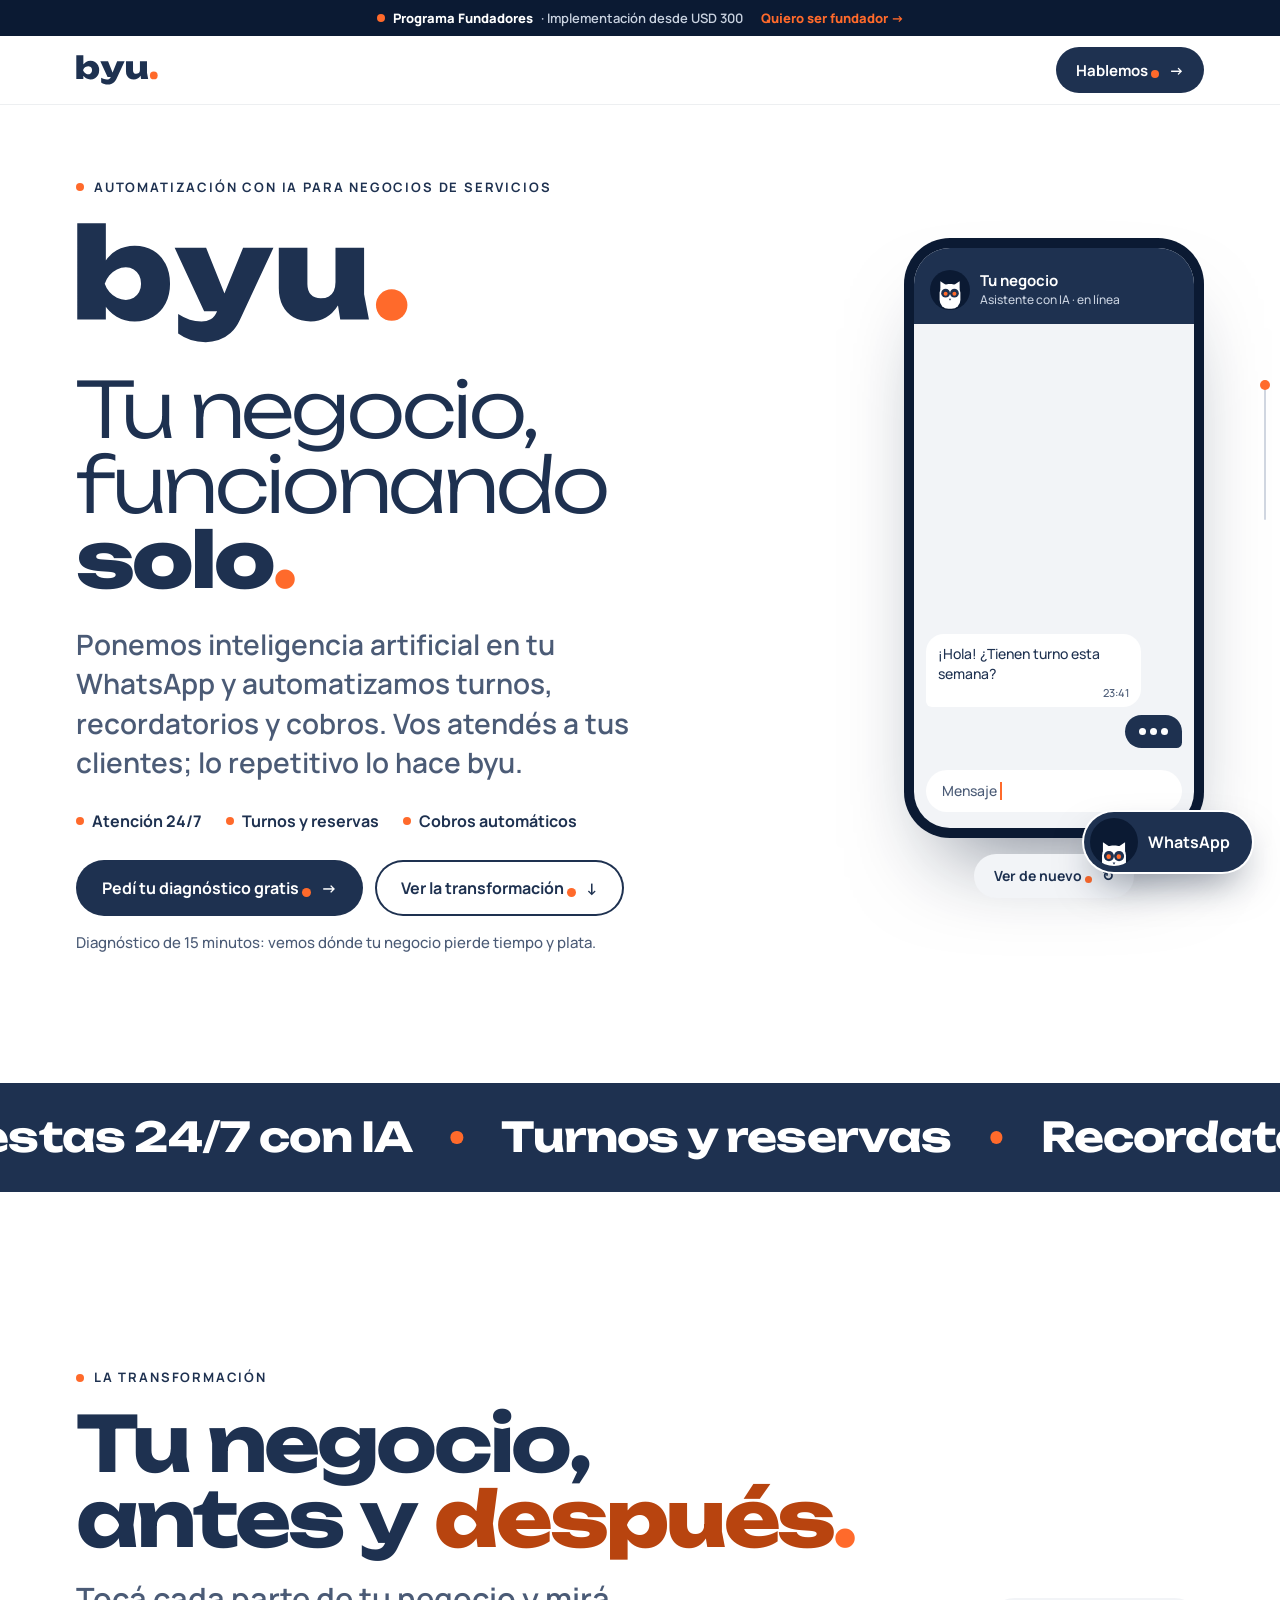
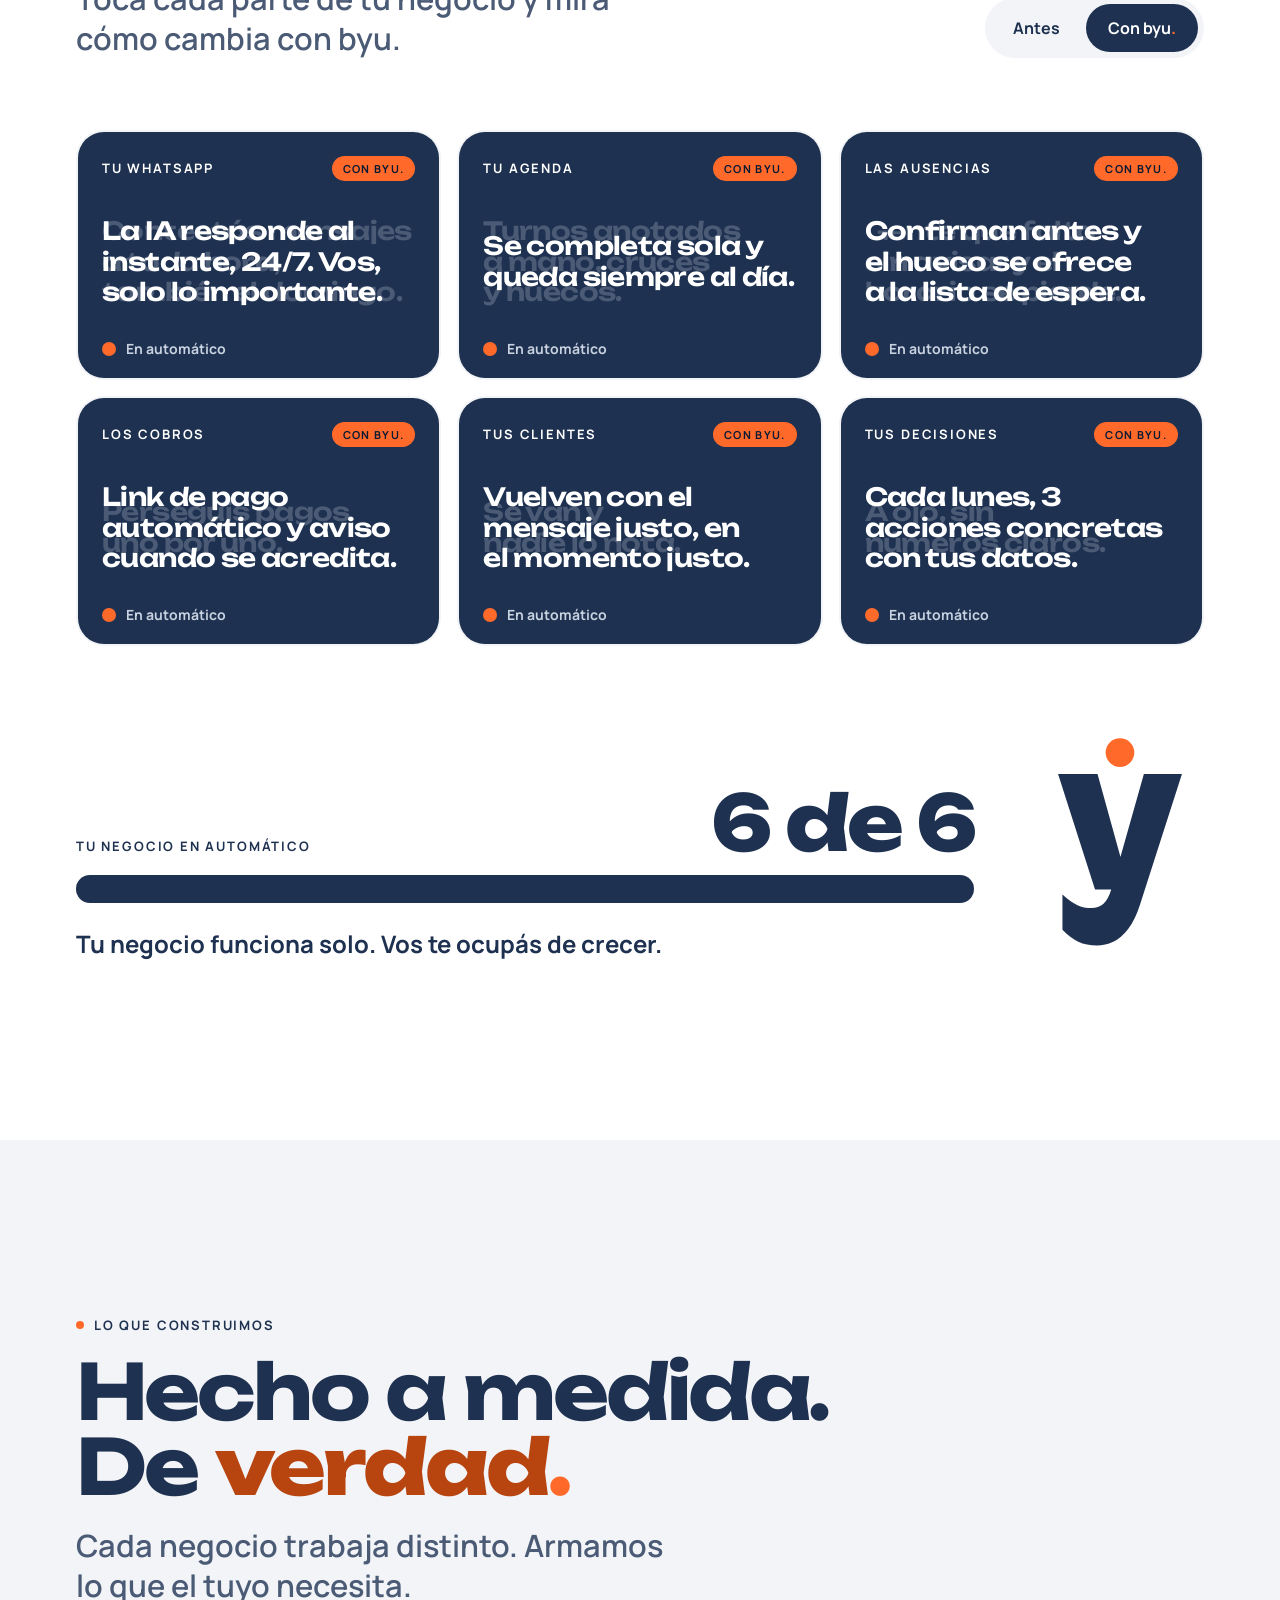
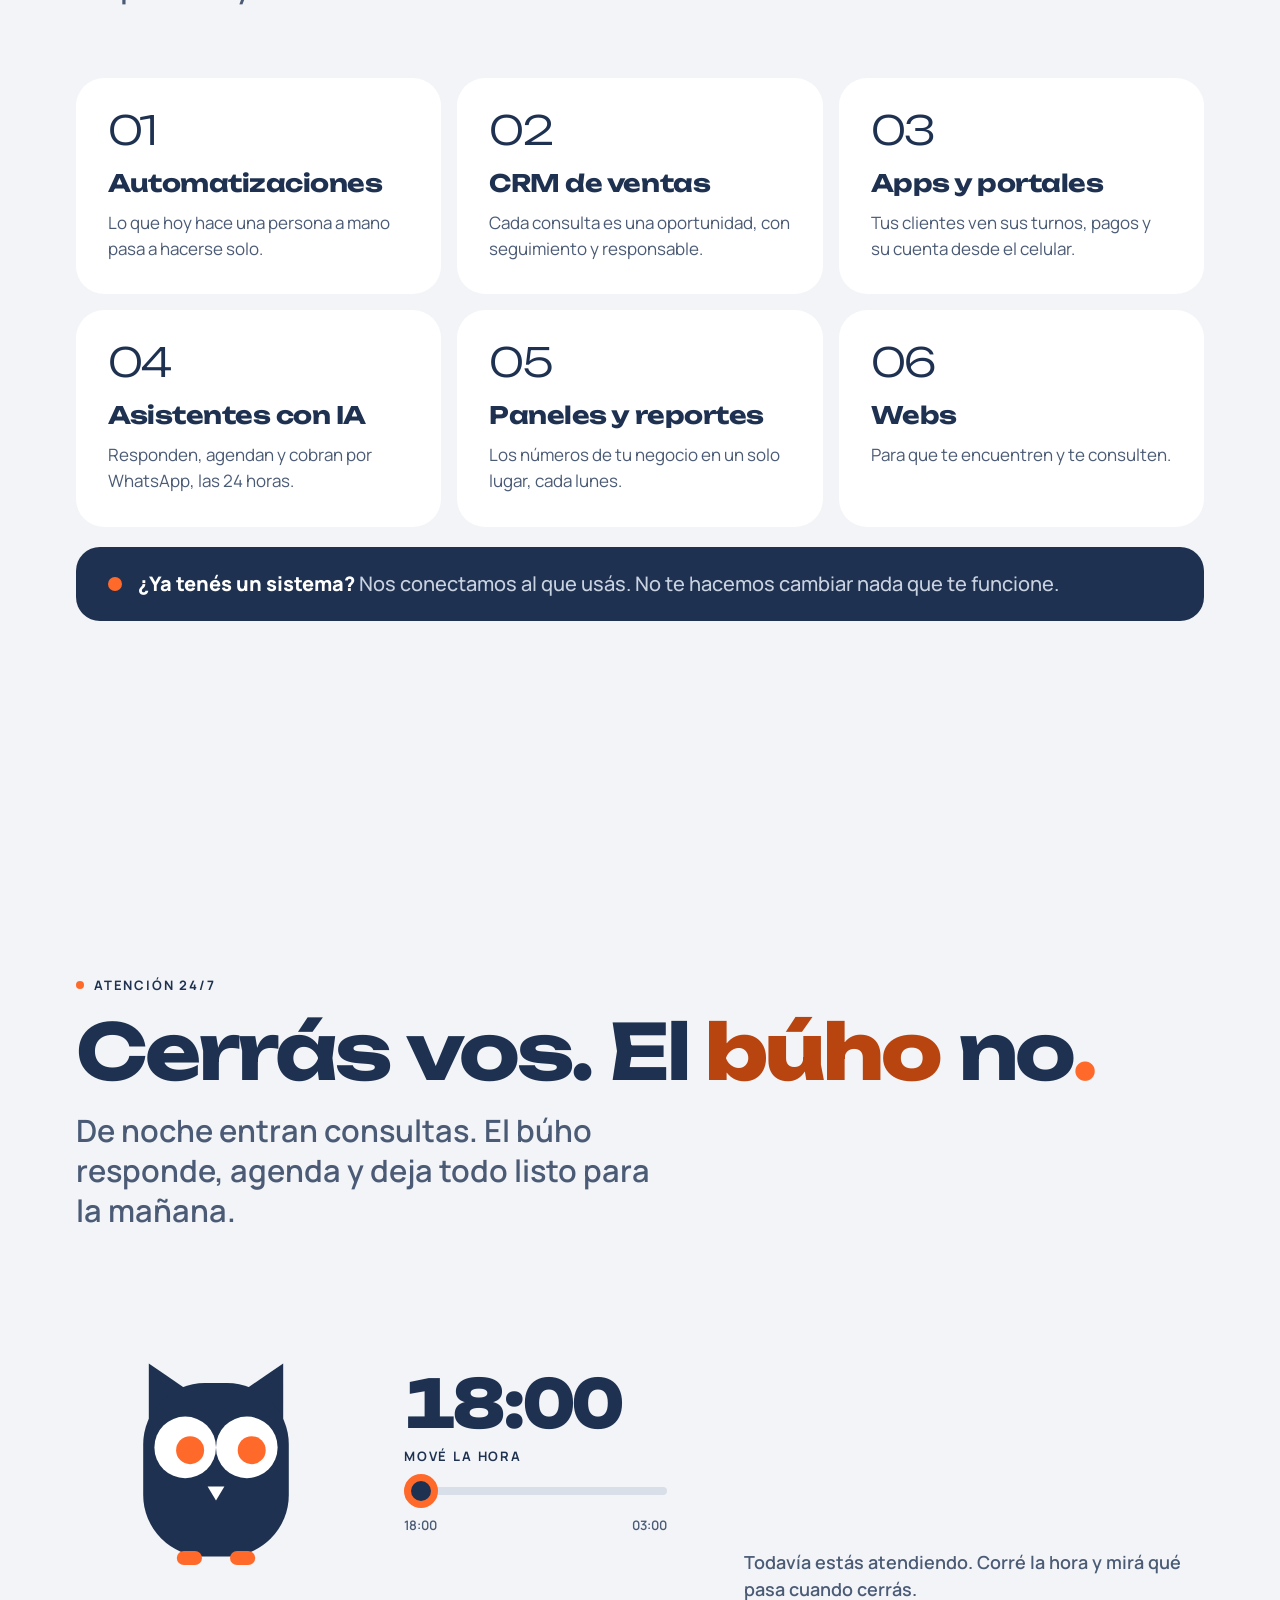
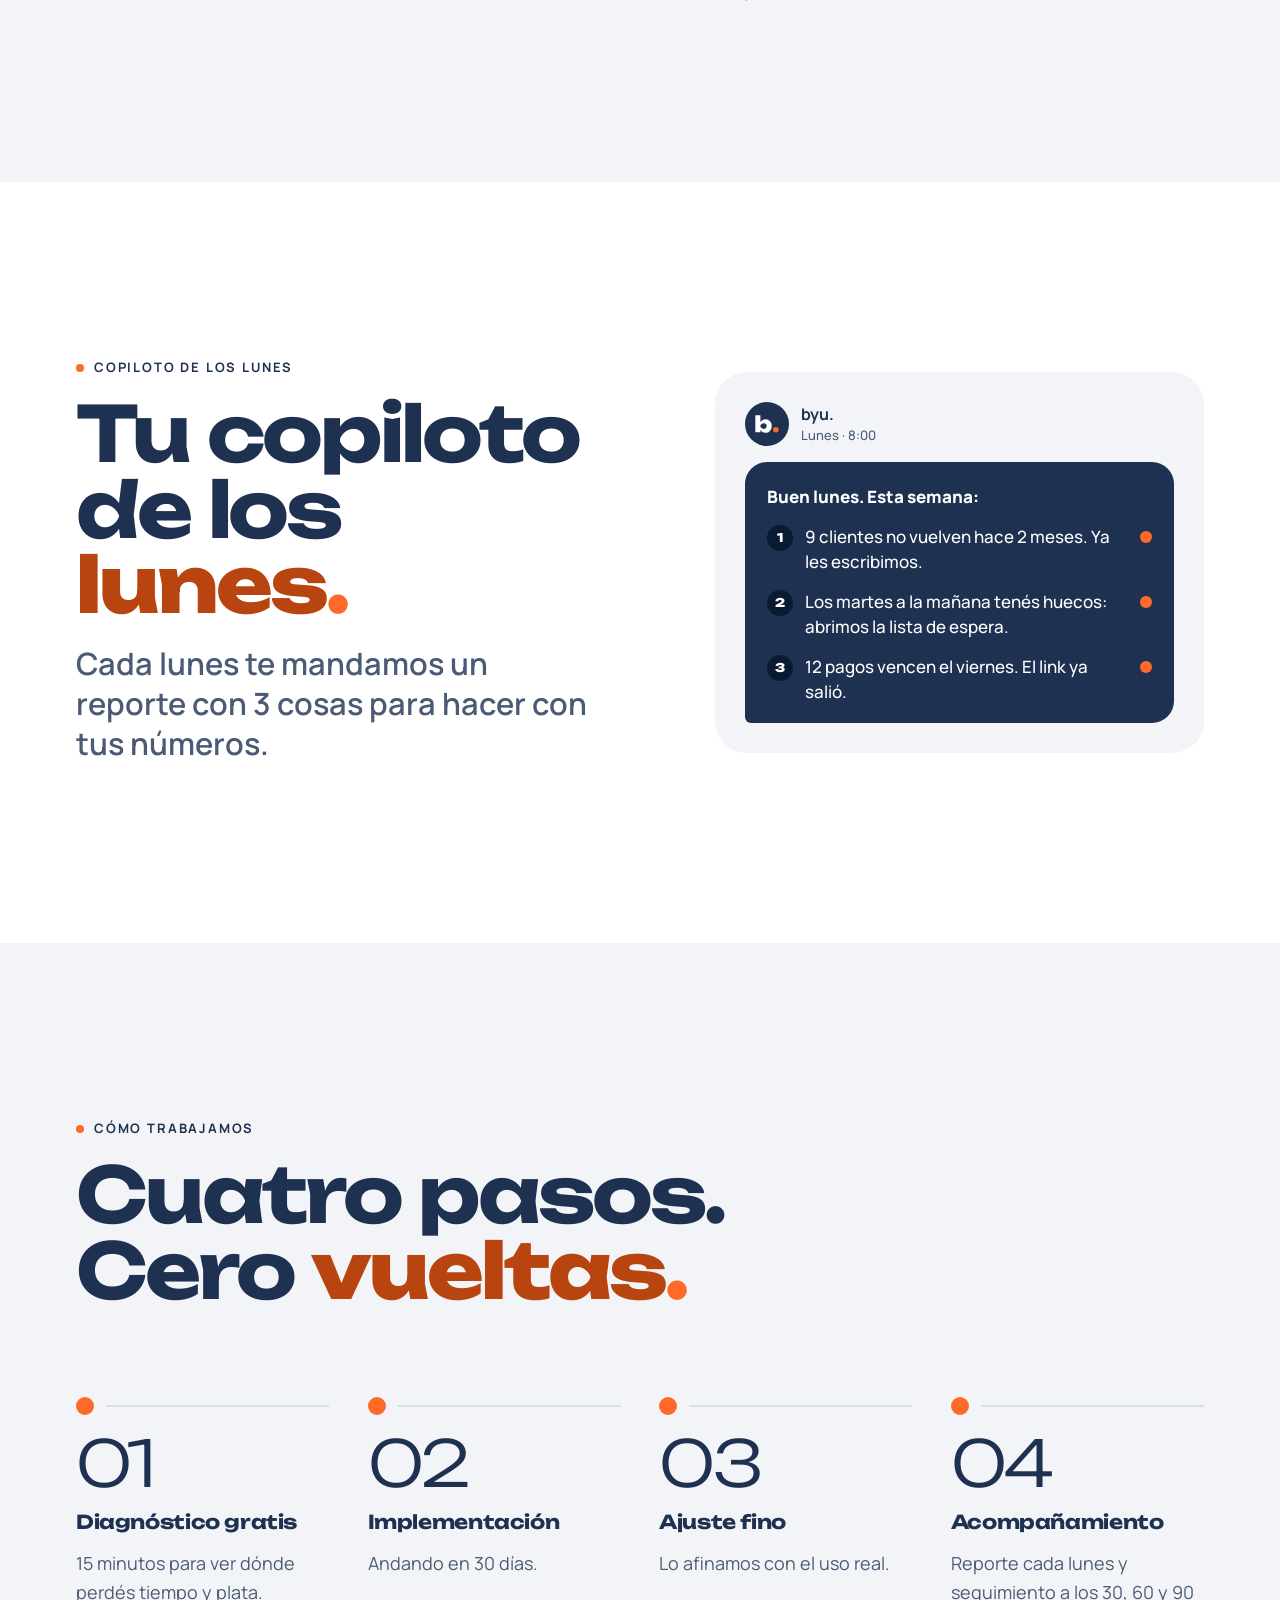
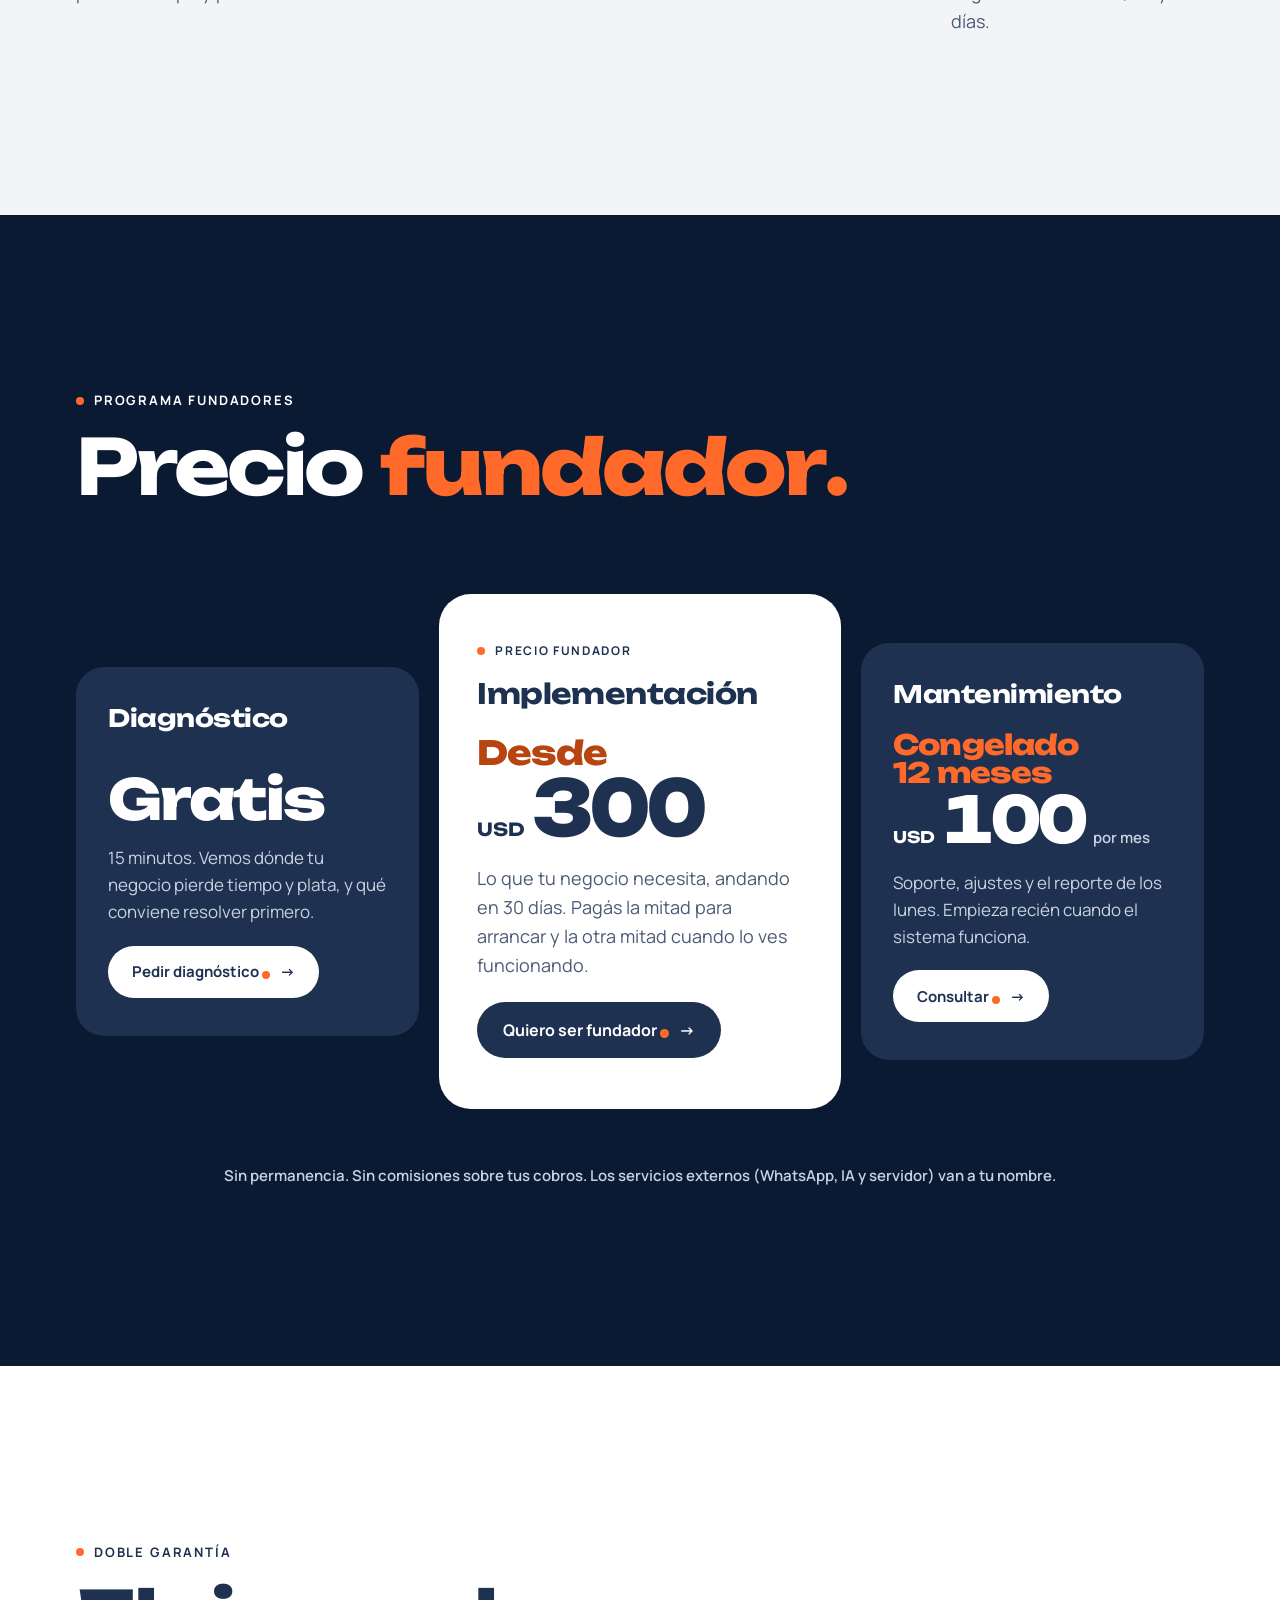
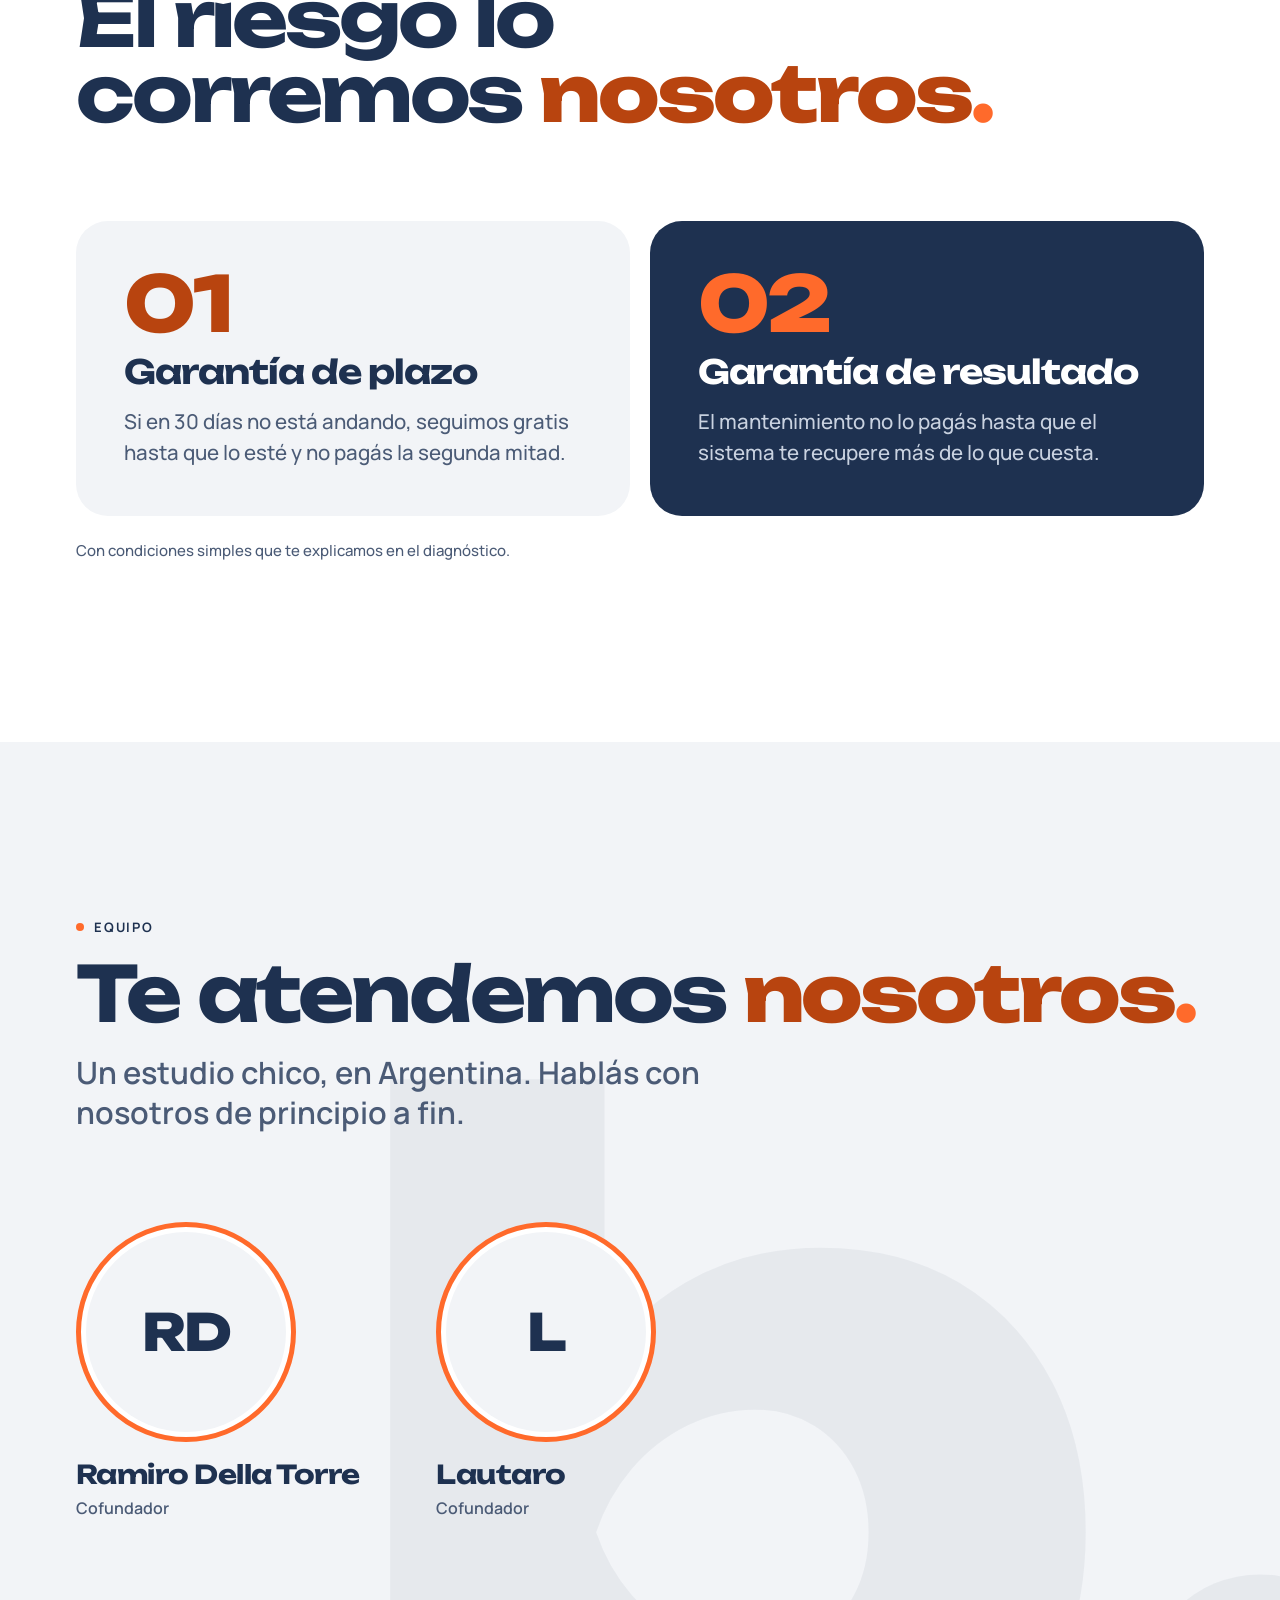
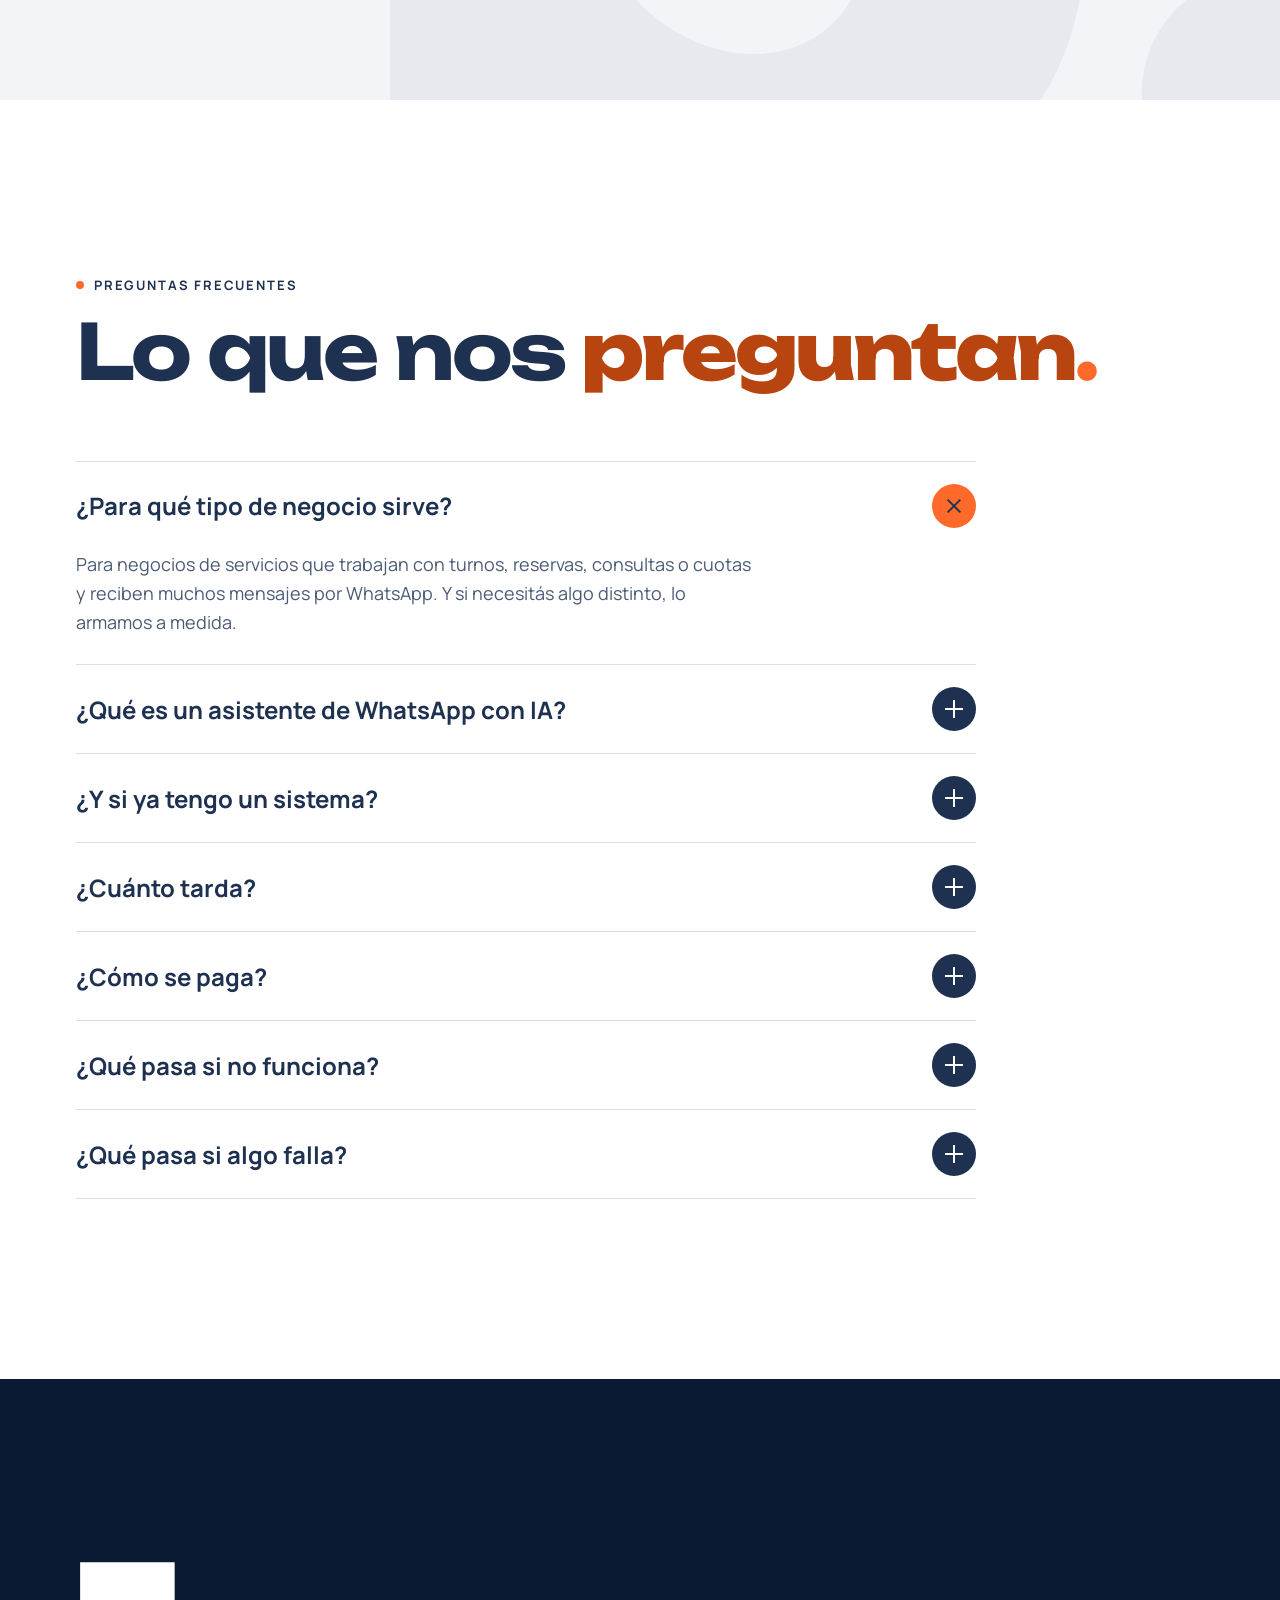
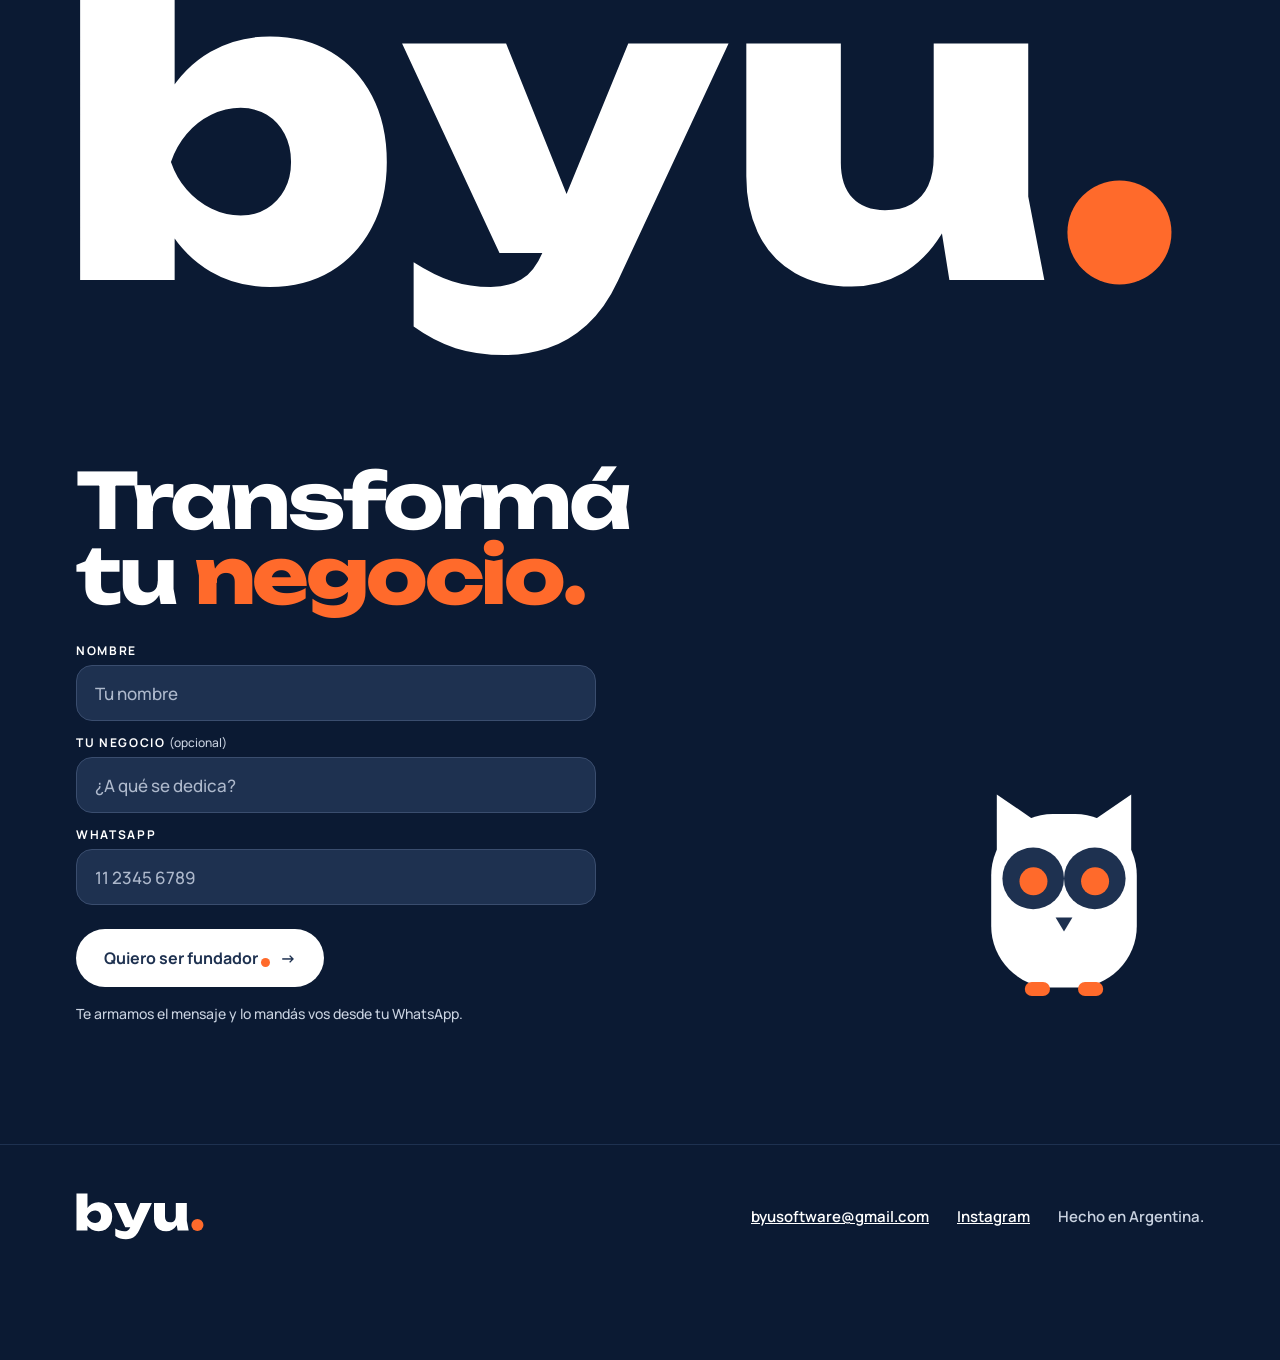
==== commit 0702c372: "Celular: bloques más cortos (carruseles y 2 columnas), compu sin cambios Co-Authored-By: Claude Opus" ====
--- a/index.html
+++ b/index.html
@@ -30,7 +30,7 @@
 <link rel="preconnect" href="https://fonts.googleapis.com">
 <link rel="preconnect" href="https://fonts.gstatic.com" crossorigin>
 <link href="https://fonts.googleapis.com/css2?family=Manrope:wght@400;500;600;700;800&family=Unbounded:wght@300;600;700;800&display=swap" rel="stylesheet">
-<link rel="stylesheet" href="styles.css?v=7">
+<link rel="stylesheet" href="styles.css?v=8">
 <script>
 /* Loader solo en la primera visita (y nunca con "reducir movimiento") */
 try { if (!matchMedia('(prefers-reduced-motion: reduce)').matches && localStorage.getItem('byu_visto') !== '1') document.documentElement.classList.add('show-loader'); } catch (e) {}
--- a/styles.css
+++ b/styles.css
@@ -351,3 +351,18 @@
   .btn-row .btn,.plan .btn{width:100%;justify-content:center}
   .plan,.plan--featured{min-width:0;padding-left:20px;padding-right:20px}
 }
+/* Celular: bloques más cortos (no afecta compu) */
+@media (max-width:560px){
+  .sec{padding:64px 0}
+  .tgrid,.plans{display:flex;flex-wrap:nowrap;align-items:stretch;justify-content:flex-start;overflow-x:auto;scroll-snap-type:x mandatory;scrollbar-width:none;gap:12px;margin:0 calc(-1*clamp(20px,5vw,56px));padding:4px clamp(20px,5vw,56px) 12px;scroll-padding:0 clamp(20px,5vw,56px)}
+  .tgrid::-webkit-scrollbar,.plans::-webkit-scrollbar{display:none}
+  .tgrid li{flex:0 0 82%;scroll-snap-align:start}
+  .plan{flex:0 0 86%;max-width:none;scroll-snap-align:start}
+  .plan--featured{order:-1}
+  .build{grid-template-columns:repeat(2,minmax(0,1fr));gap:10px}
+  .build-item{min-height:0;padding:18px 16px;border-radius:22px;gap:6px}
+  .build-n{font-size:26px}
+  .build-item h3{margin-top:4px;font-size:15px}
+  .build-item p{font-size:14px;line-height:1.45}
+  .phone{width:250px;height:480px}
+}
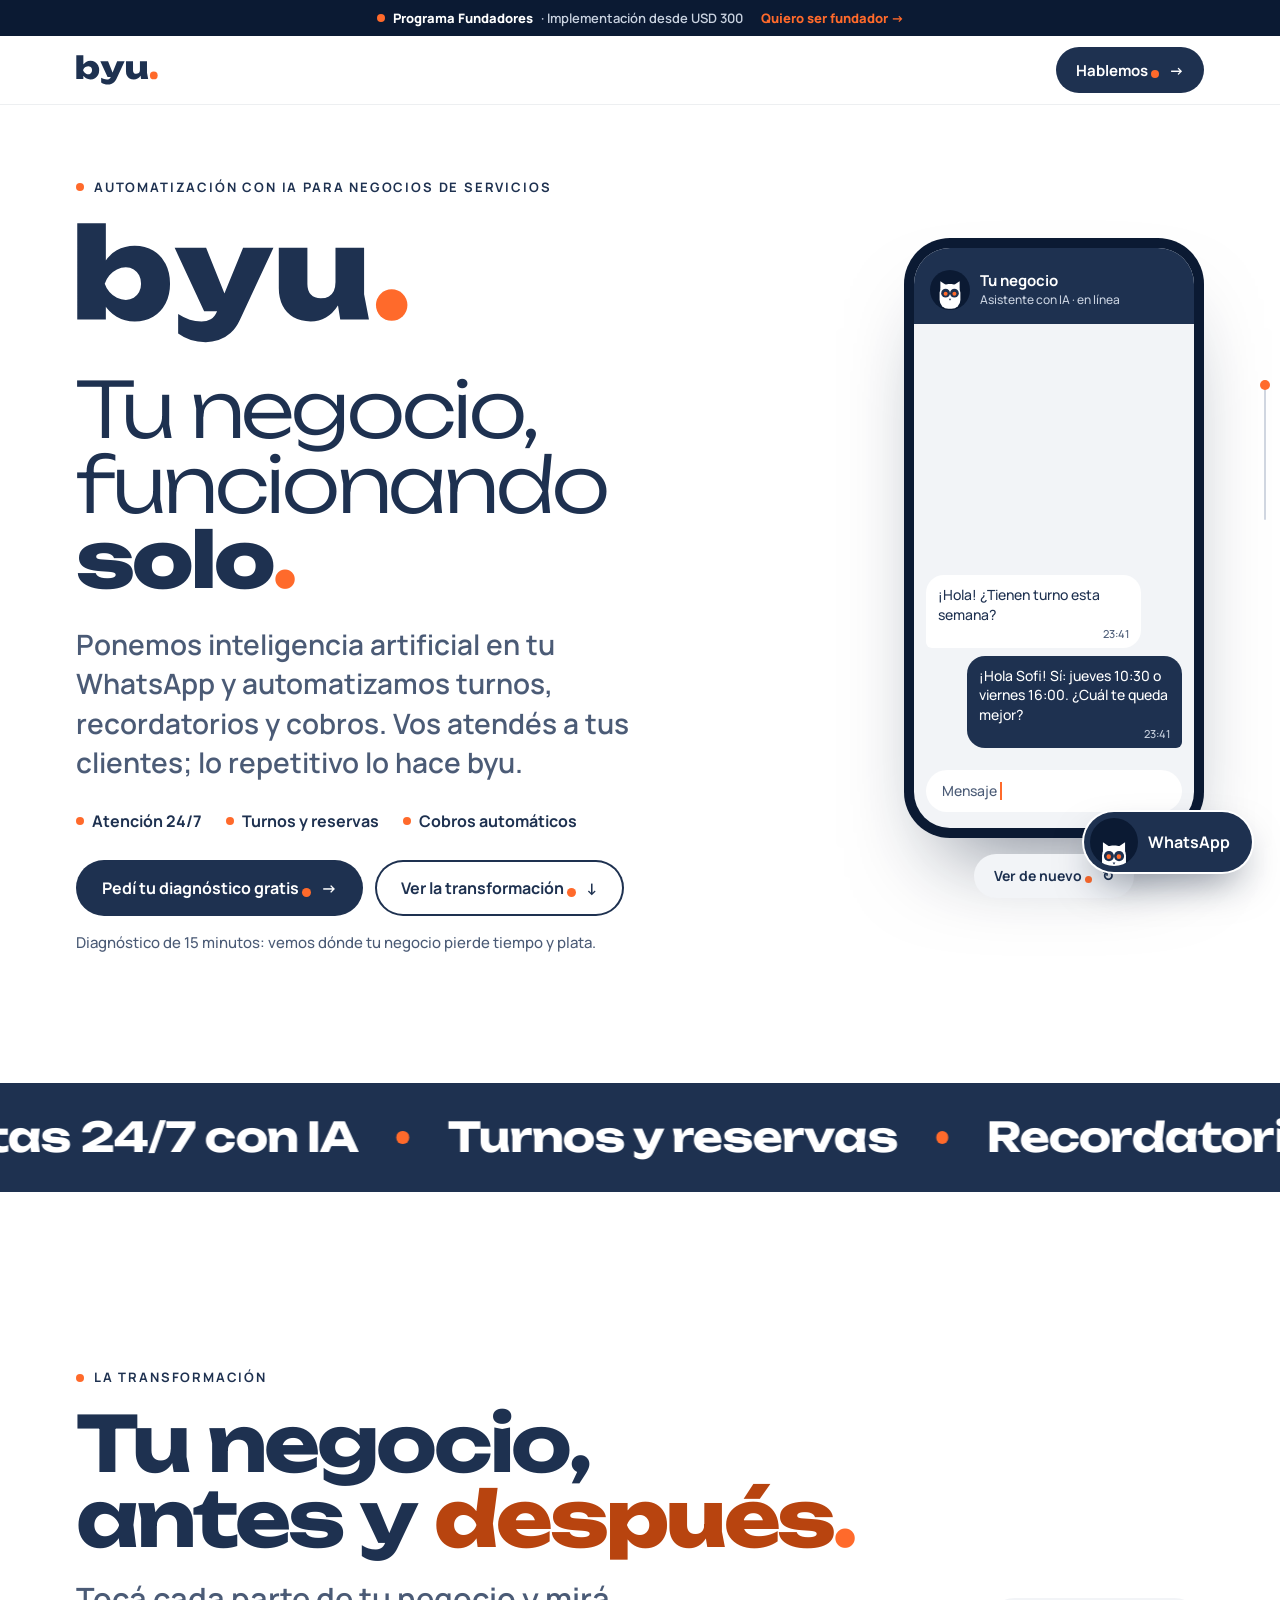
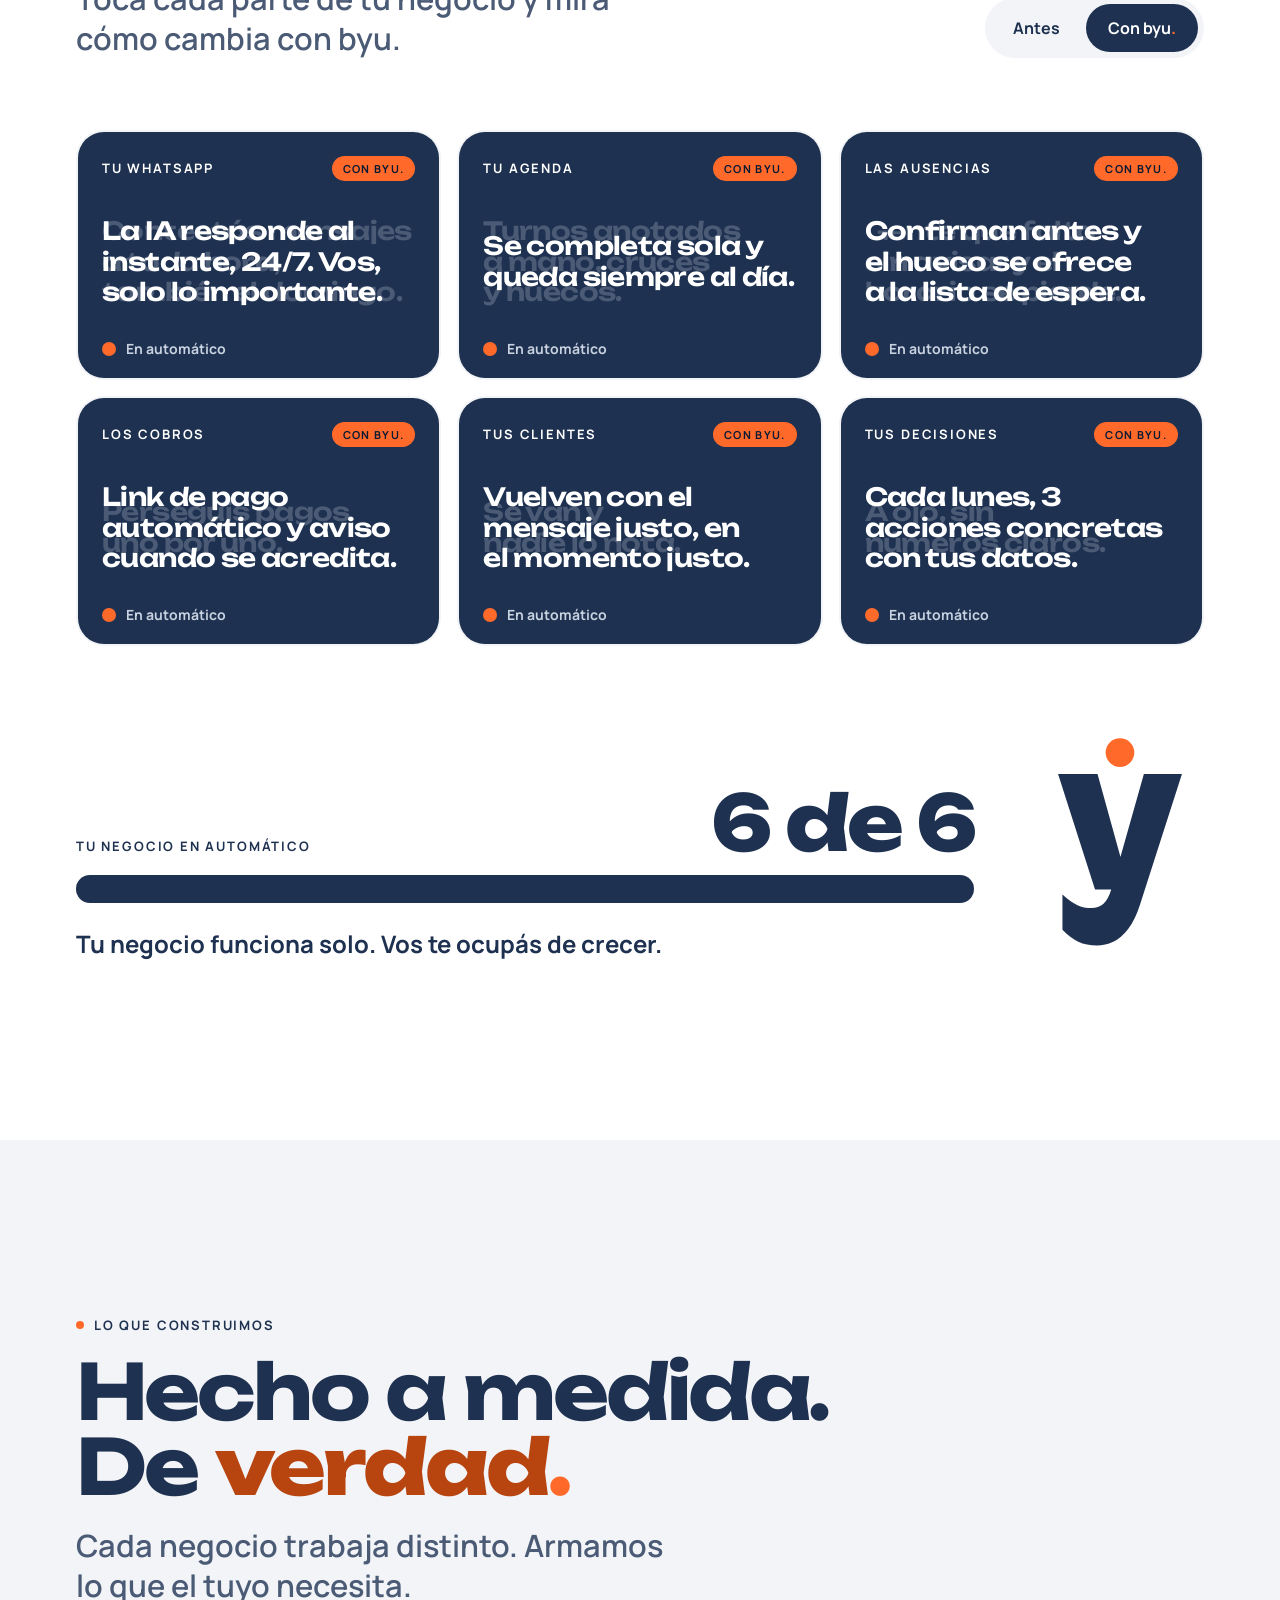
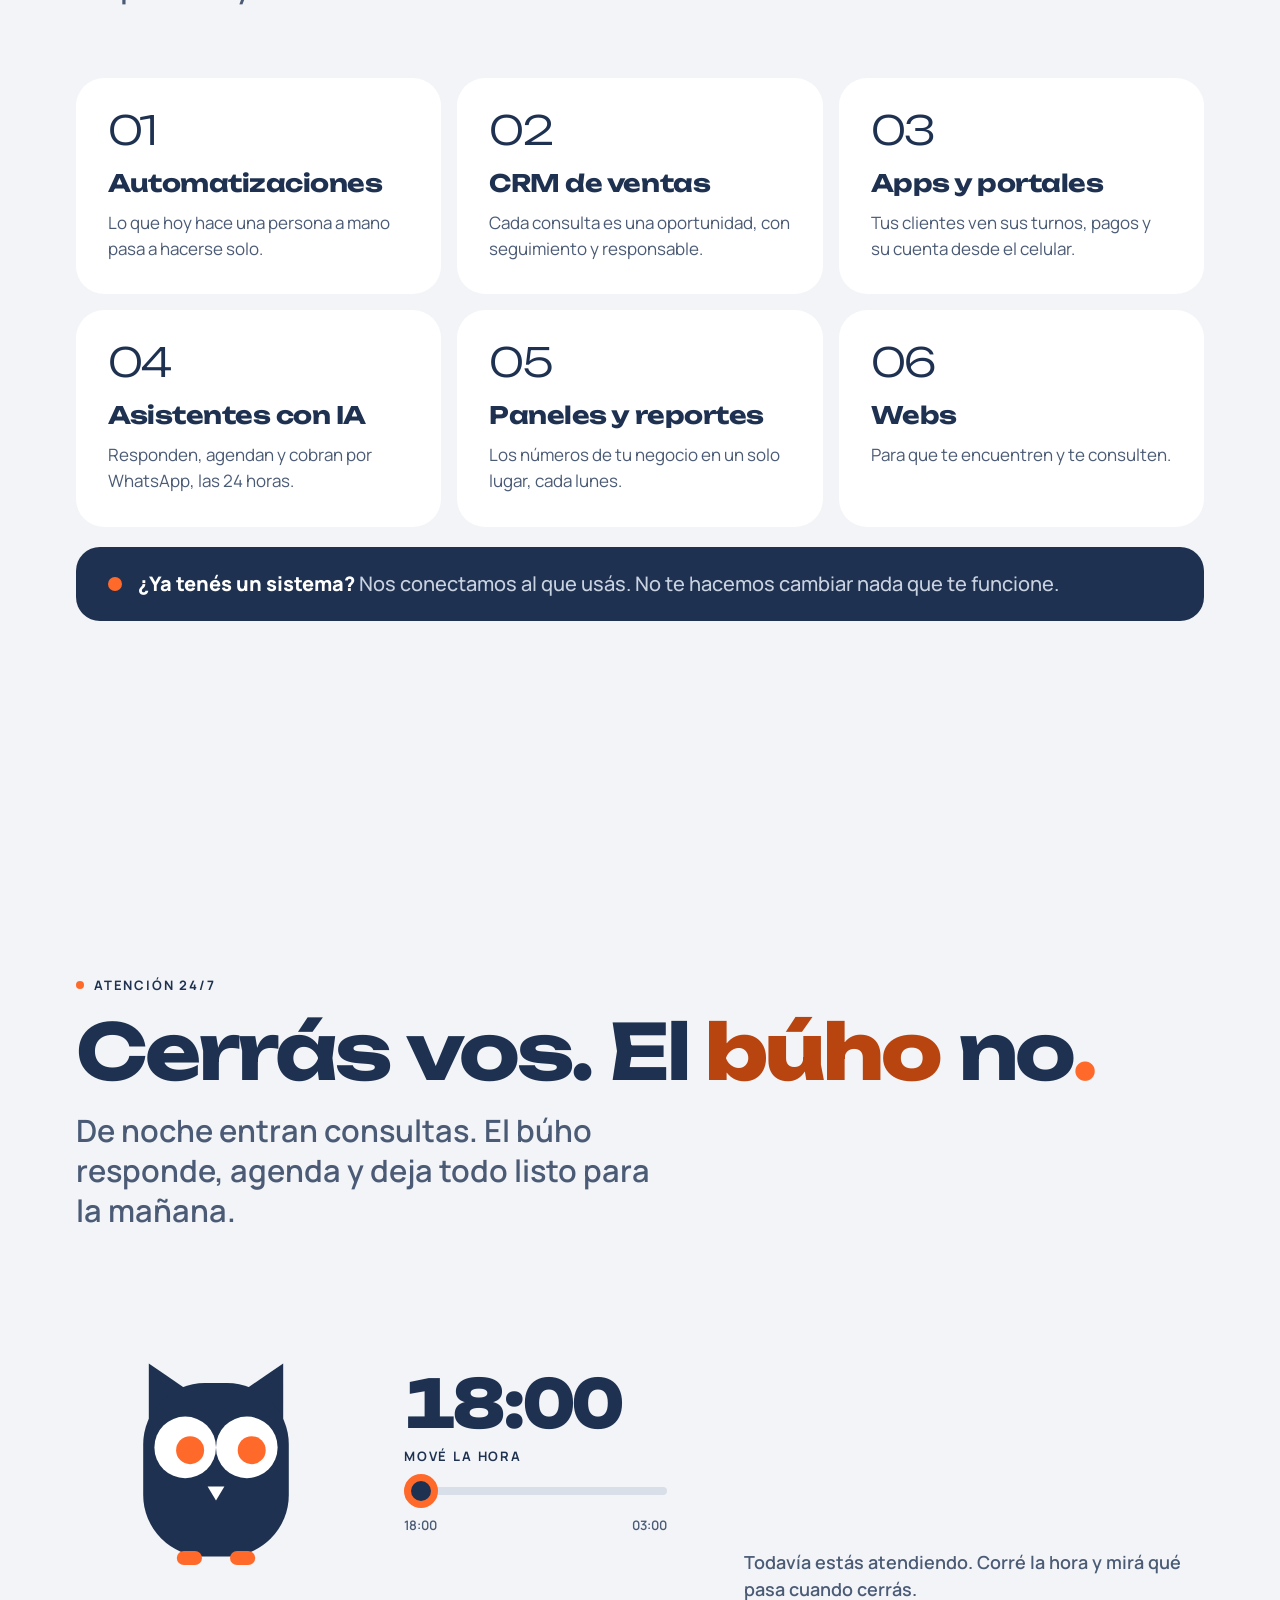
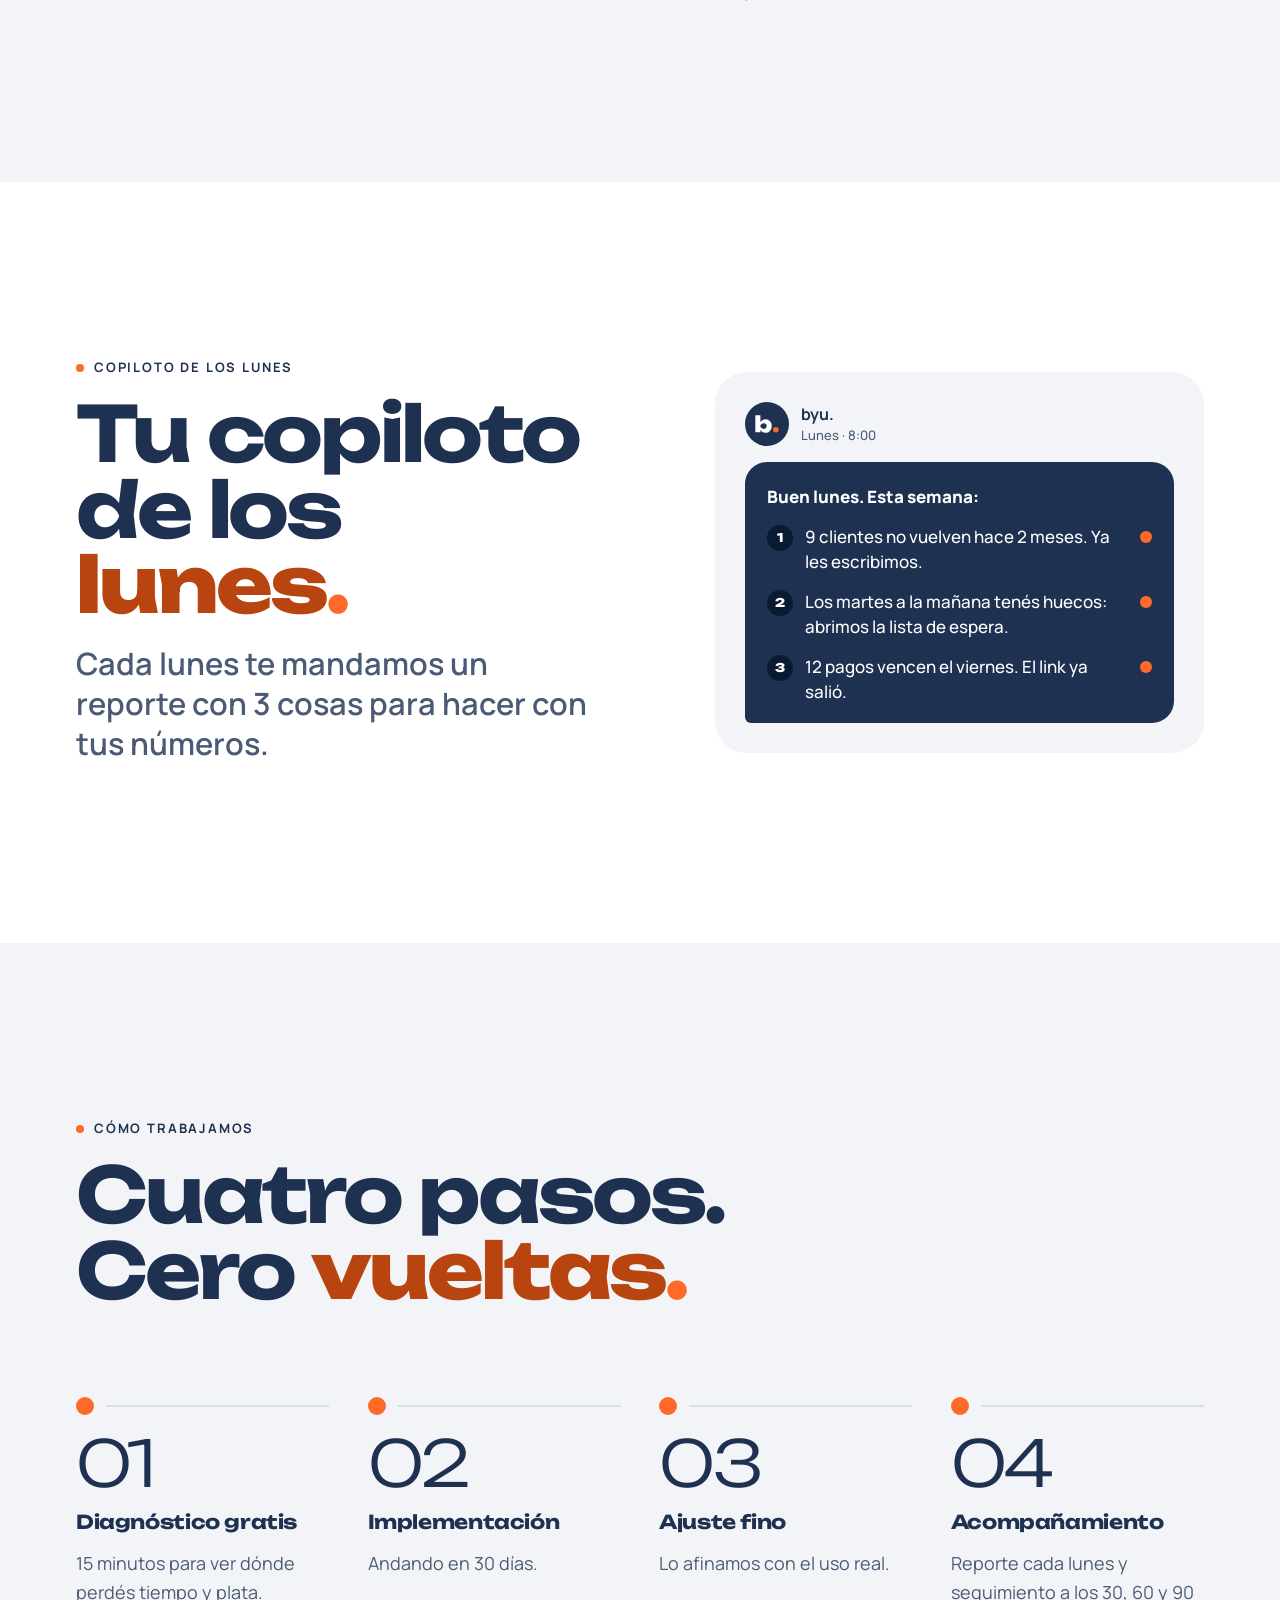
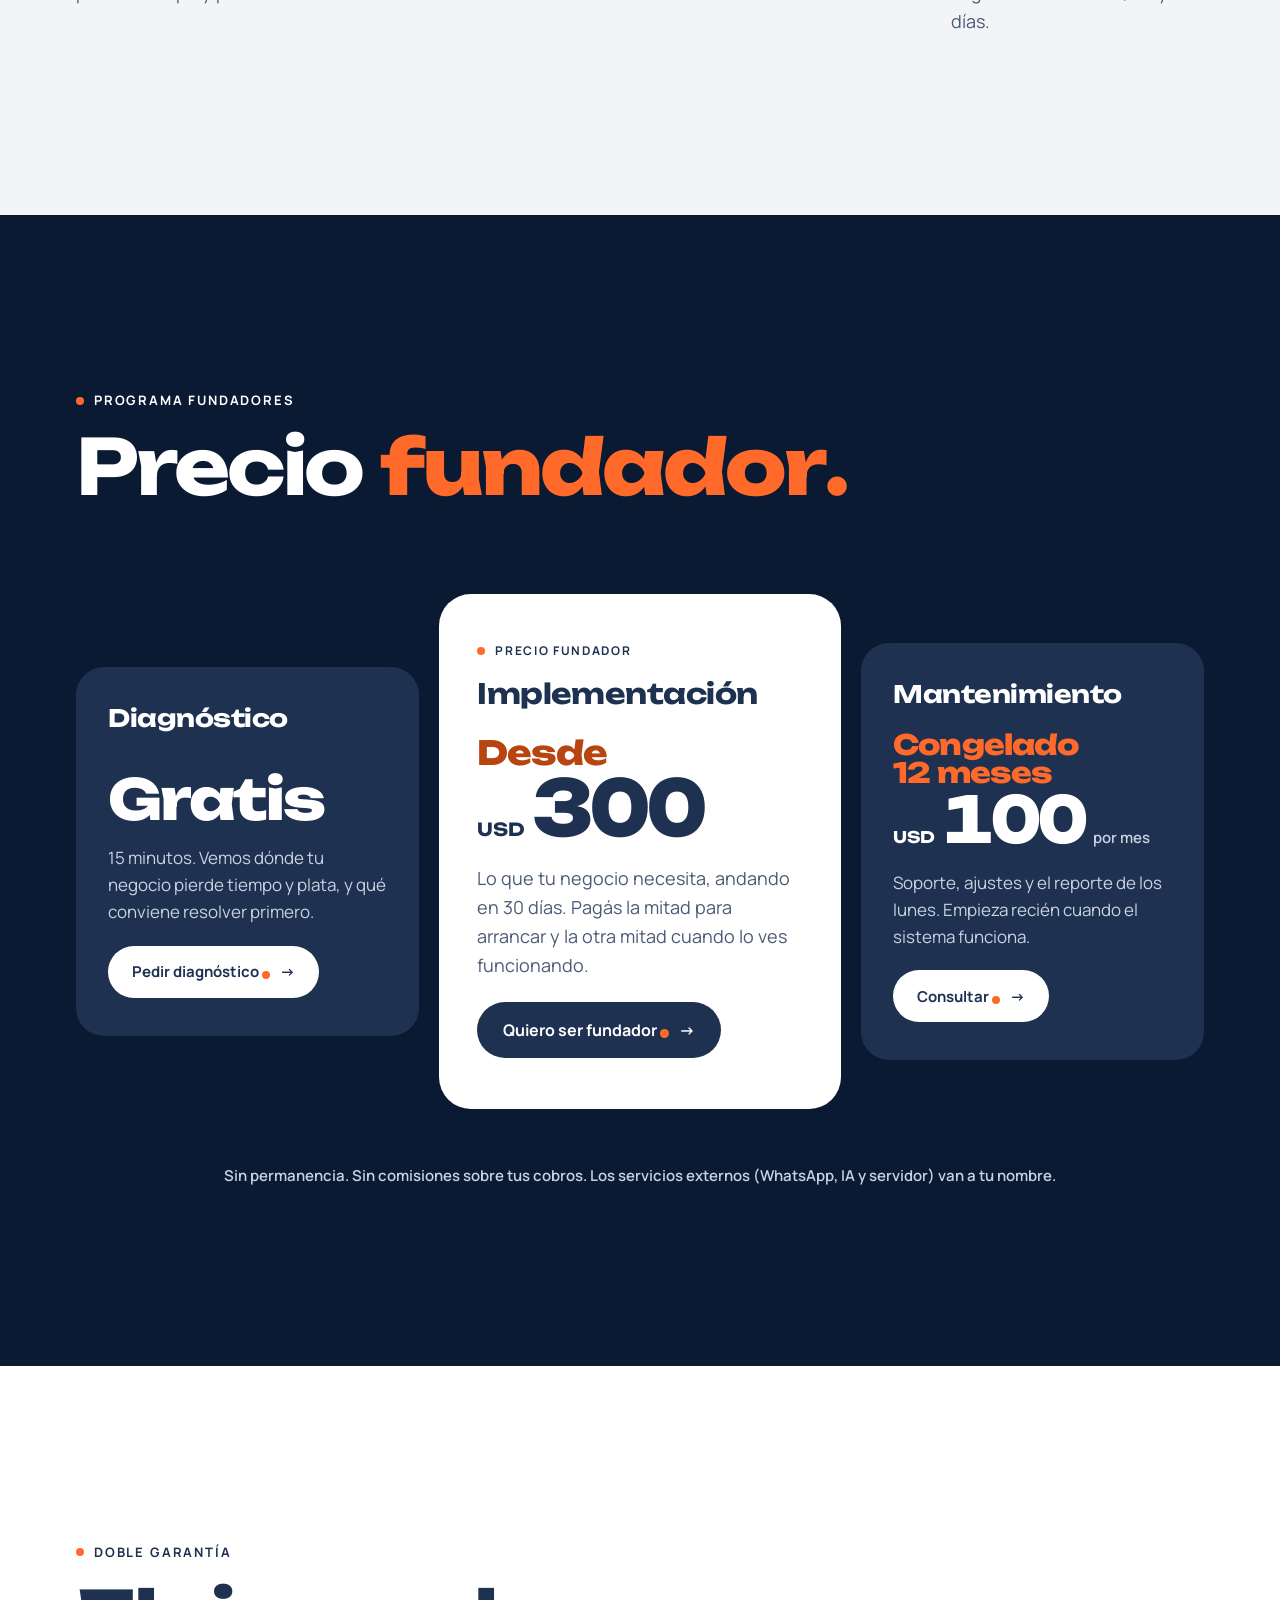
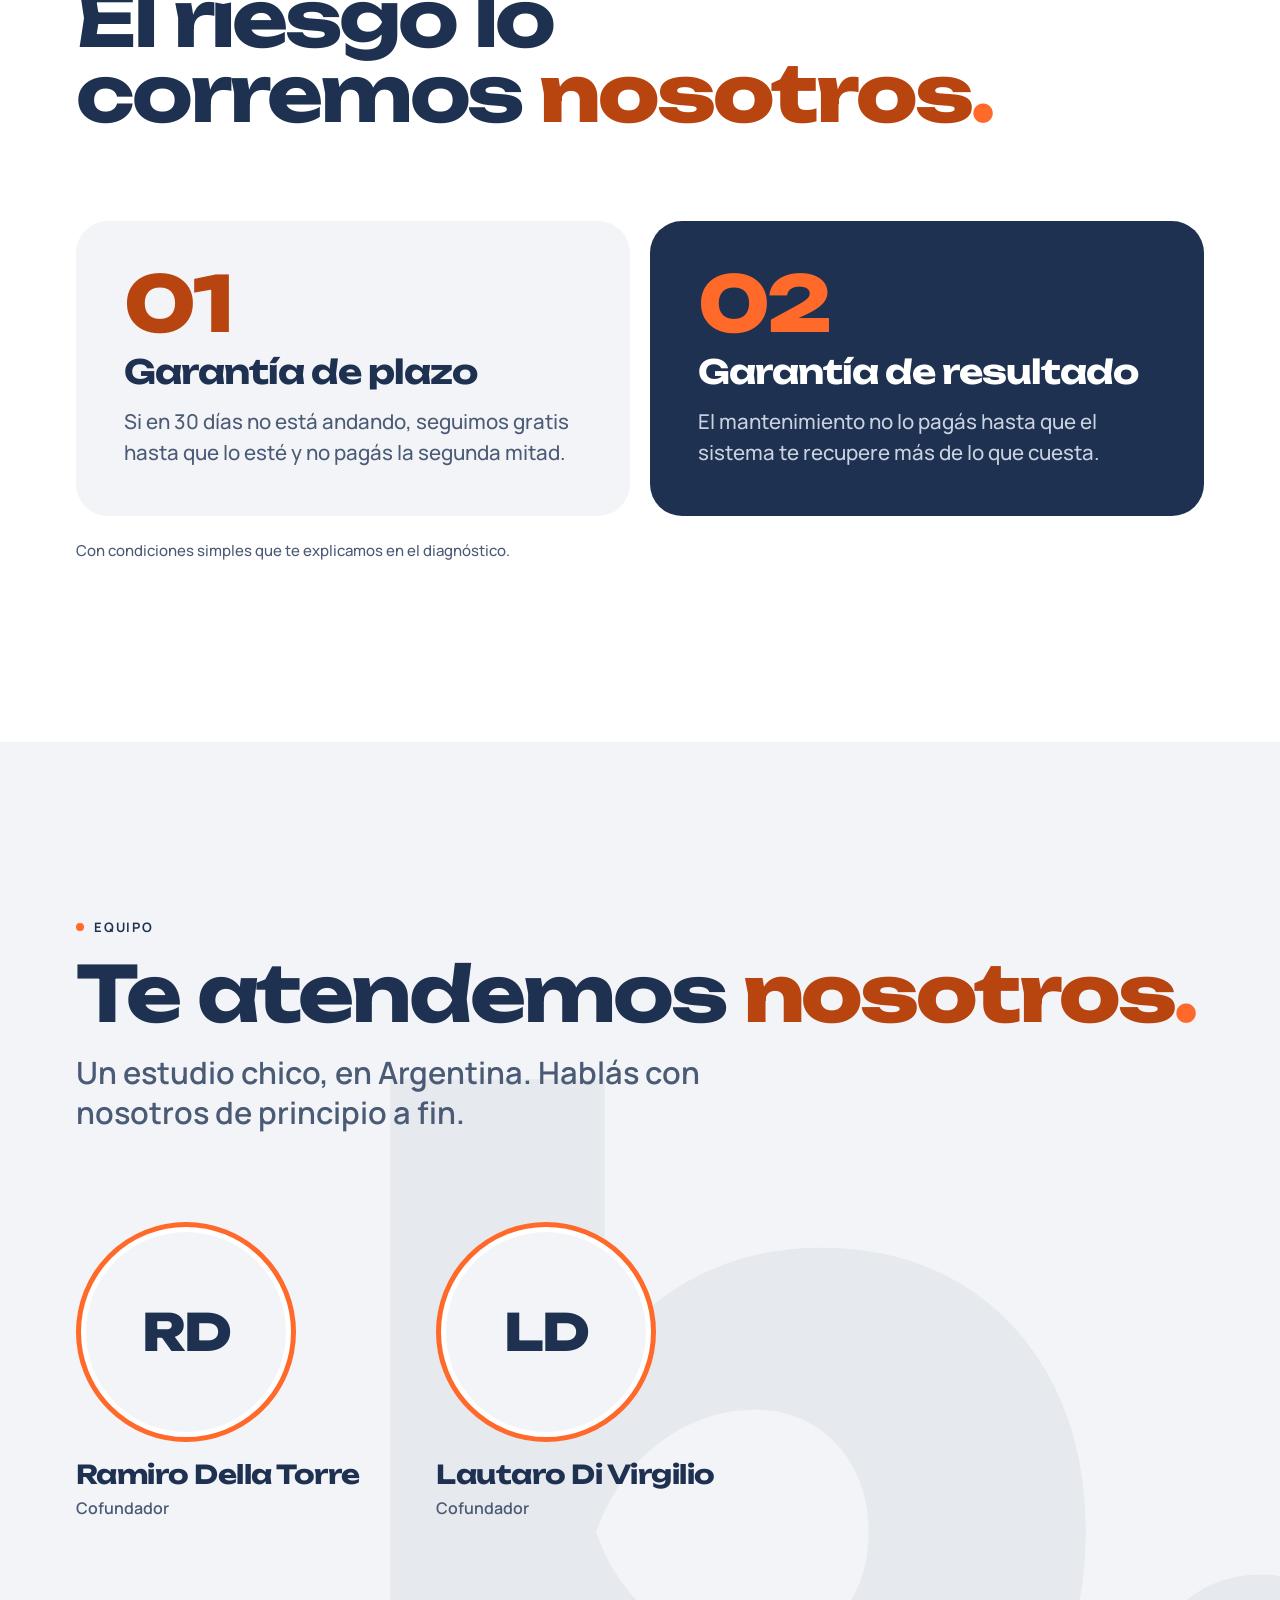
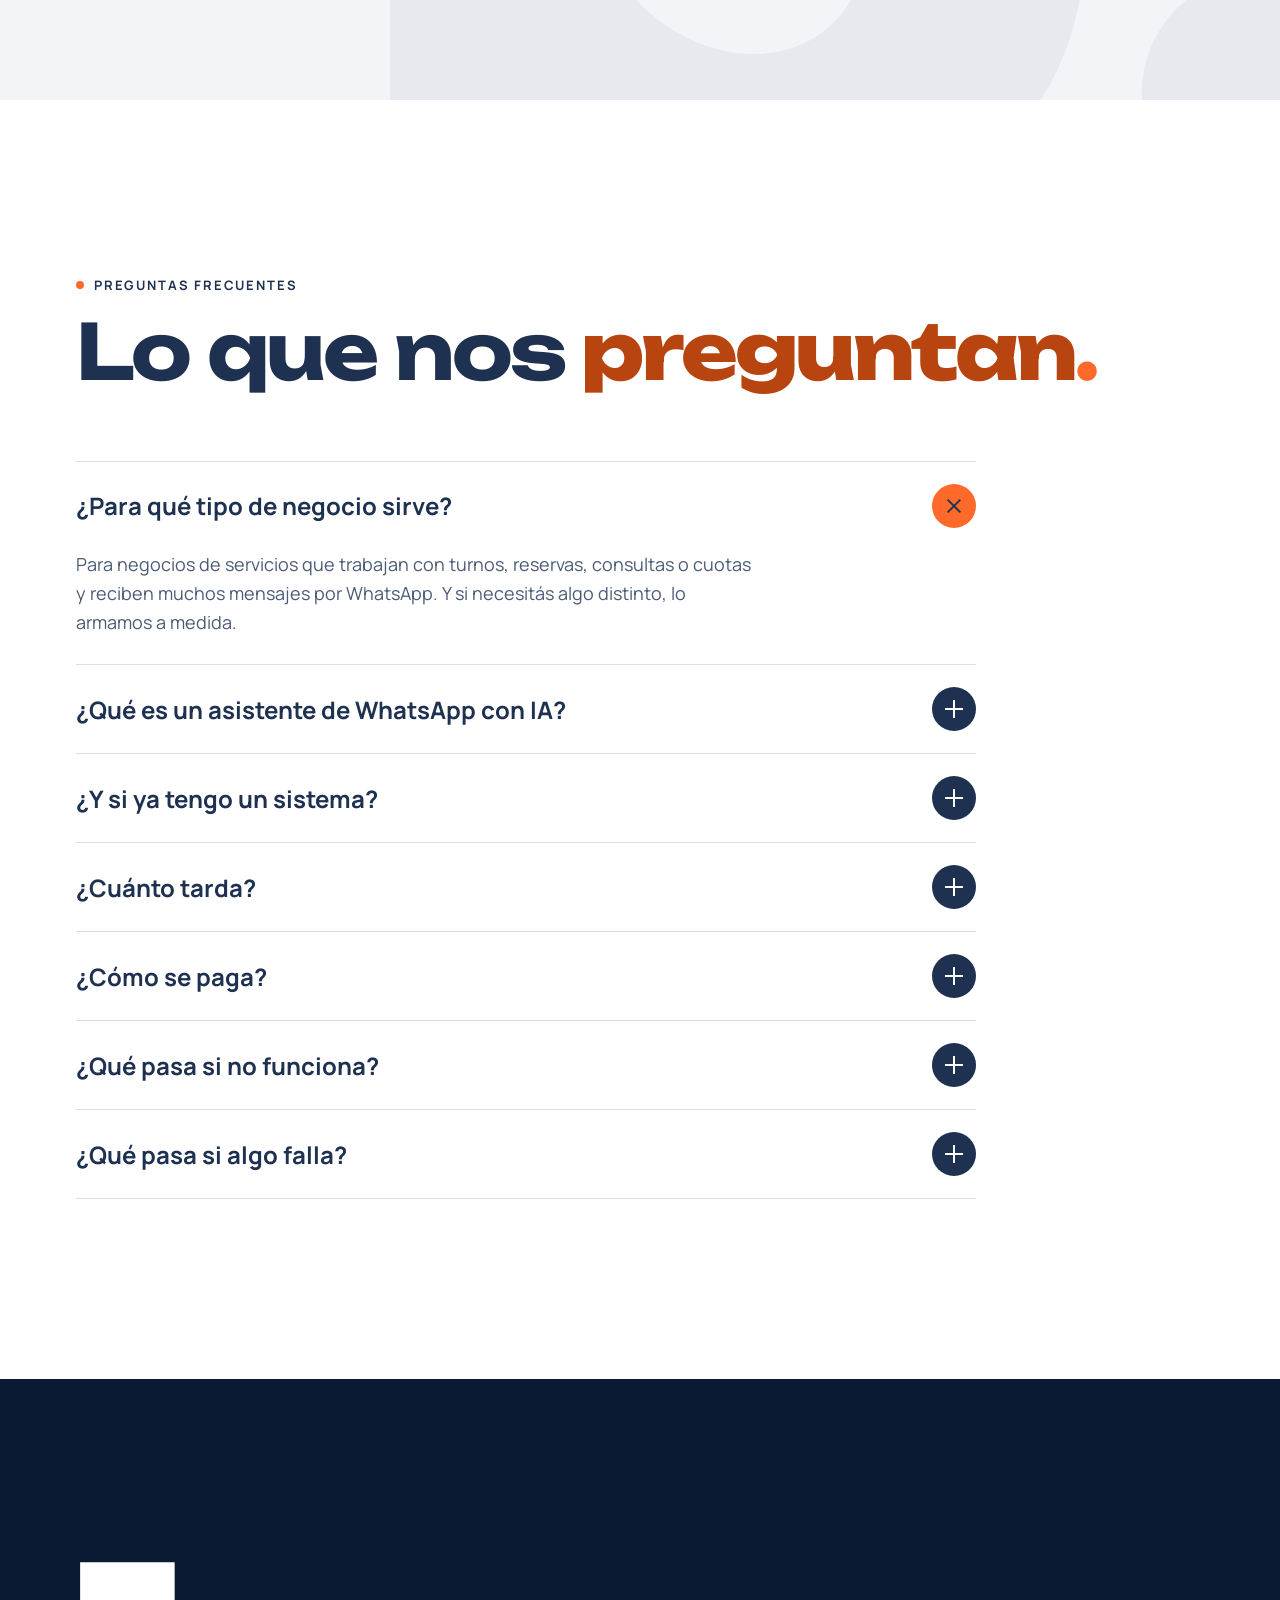
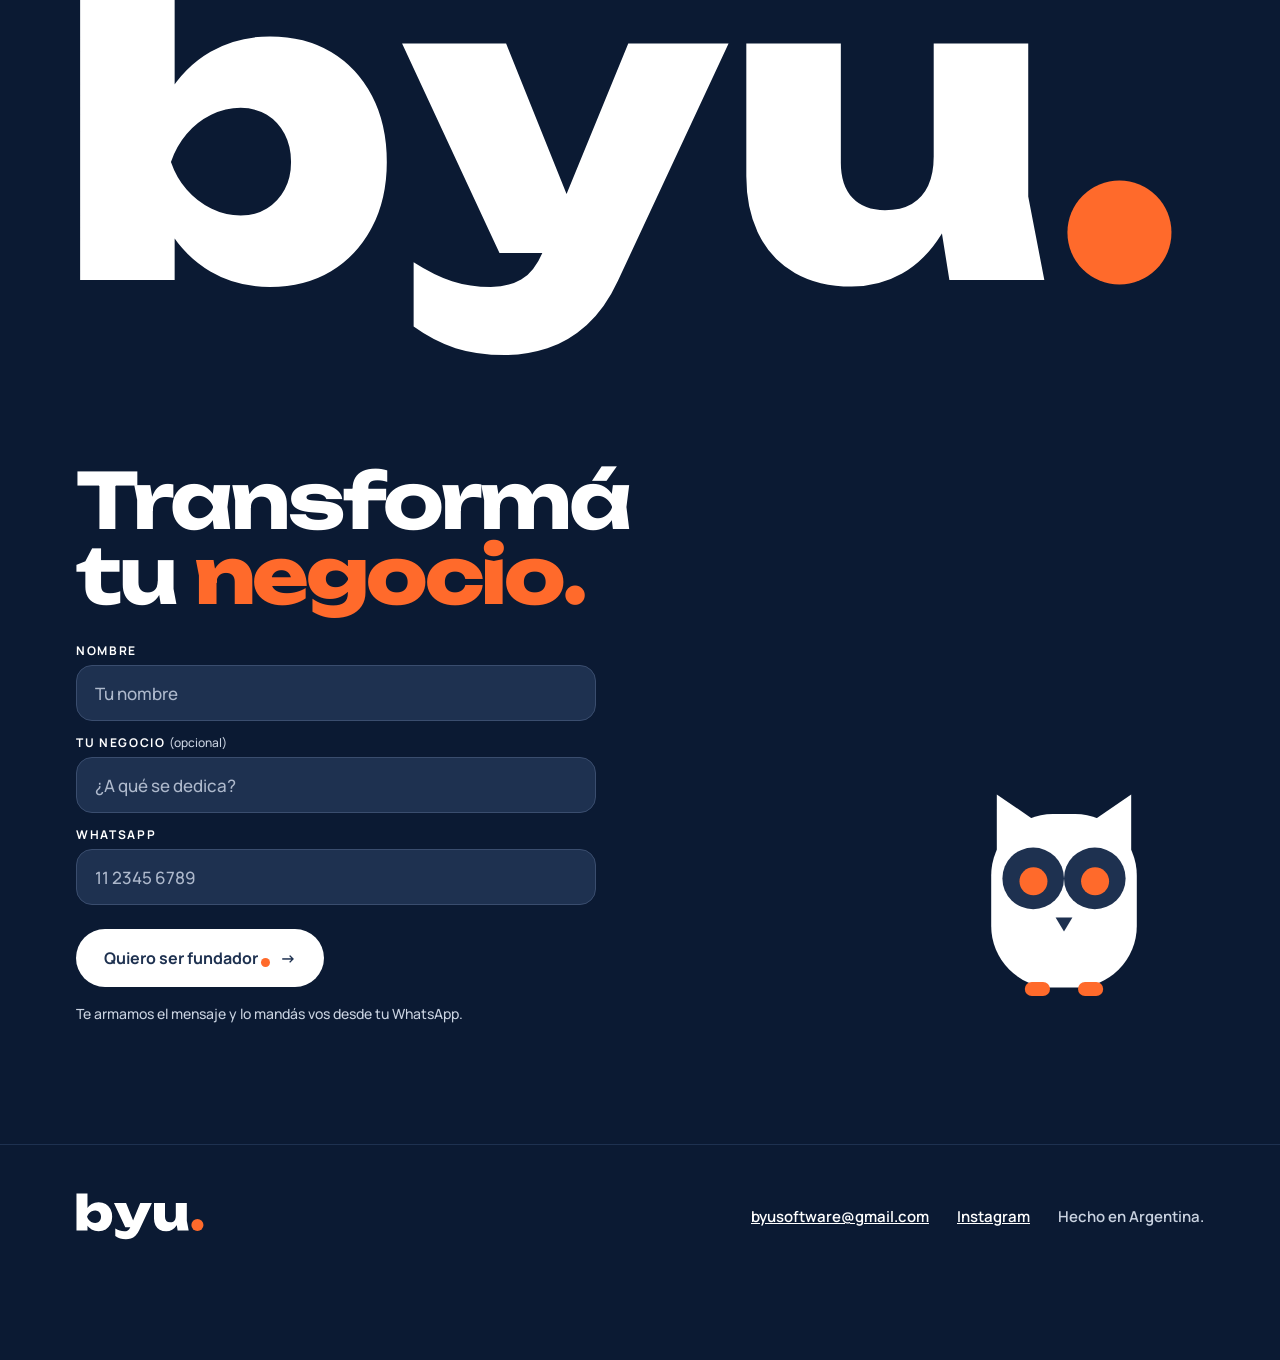
==== commit e9b1f014: "Equipo: apellido de Lautaro (Di Virgilio) Co-Authored-By: Claude Opus 5.5 <noreply@anthropic.com>" ====
--- a/index.html
+++ b/index.html
@@ -26,7 +26,7 @@
 <link rel="icon" type="image/png" sizes="32x32" href="assets/favicon-32.png">
 <link rel="apple-touch-icon" href="assets/apple-touch-icon.png">
 <link rel="manifest" href="site.webmanifest">
-<script type="application/ld+json">[{"@context": "https://schema.org", "@type": "ProfessionalService", "@id": "https://byusoftware.com/#byu", "name": "byu.", "url": "https://byusoftware.com/", "logo": "https://byusoftware.com/assets/icon-512.png", "image": "https://byusoftware.com/assets/og-byu.png", "email": "byusoftware@gmail.com", "description": "Software a medida y automatización con inteligencia artificial para negocios de servicios: asistente de WhatsApp 24/7, CRM, apps, turnos, recordatorios y cobros automáticos.", "areaServed": {"@type": "Country", "name": "Argentina"}, "address": {"@type": "PostalAddress", "addressCountry": "AR"}, "founder": [{"@type": "Person", "name": "Ramiro Della Torre"}, {"@type": "Person", "name": "Lautaro"}], "knowsAbout": ["Software a medida", "Automatización con IA", "CRM de ventas", "Chatbot de WhatsApp", "Agenda de turnos online", "Recordatorios automáticos", "Cobros automáticos con Mercado Pago"], "hasOfferCatalog": {"@type": "OfferCatalog", "name": "Servicios de automatización", "itemListElement": [{"@type": "Offer", "name": "Diagnóstico", "price": "0", "priceCurrency": "USD", "itemOffered": {"@type": "Service", "name": "Diagnóstico gratis de 15 minutos"}}, {"@type": "Offer", "name": "Implementación · precio fundador", "priceCurrency": "USD", "priceSpecification": {"@type": "PriceSpecification", "minPrice": "300", "priceCurrency": "USD"}, "itemOffered": {"@type": "Service", "name": "Implementación a medida: WhatsApp con IA, automatizaciones, CRM o apps"}}, {"@type": "Offer", "name": "Mantenimiento", "priceCurrency": "USD", "priceSpecification": {"@type": "UnitPriceSpecification", "price": "100", "priceCurrency": "USD", "unitText": "MONTH"}, "itemOffered": {"@type": "Service", "name": "Mantenimiento mensual y reporte de los lunes"}}]}}, {"@context": "https://schema.org", "@type": "WebSite", "name": "byu.", "url": "https://byusoftware.com/", "inLanguage": "es-AR", "publisher": {"@id": "https://byusoftware.com/#byu"}}, {"@context": "https://schema.org", "@type": "FAQPage", "mainEntity": [{"@type": "Question", "name": "¿Para qué tipo de negocio sirve?", "acceptedAnswer": {"@type": "Answer", "text": "Para negocios de servicios que trabajan con turnos, reservas, consultas o cuotas y reciben muchos mensajes por WhatsApp. Y si necesitás algo distinto, lo armamos a medida."}}, {"@type": "Question", "name": "¿Qué es un asistente de WhatsApp con IA?", "acceptedAnswer": {"@type": "Answer", "text": "Es un asistente con inteligencia artificial que responde en tu WhatsApp con tu tono y tu información: precios, horarios y disponibilidad. Agenda, confirma y cobra. Si una conversación necesita a una persona, te la pasa."}}, {"@type": "Question", "name": "¿Y si ya tengo un sistema?", "acceptedAnswer": {"@type": "Answer", "text": "No tenés que cambiarlo. Nos conectamos al que usás y le sumamos lo que le falta. Si hoy anotás todo a mano, te armamos algo simple."}}, {"@type": "Question", "name": "¿Cuánto tarda?", "acceptedAnswer": {"@type": "Answer", "text": "En 30 días está andando. Después lo afinamos con el uso real y te acompañamos a los 30, 60 y 90 días."}}, {"@type": "Question", "name": "¿Cómo se paga?", "acceptedAnswer": {"@type": "Answer", "text": "La implementación, mitad para arrancar y mitad cuando lo ves andando. El mantenimiento empieza recién cuando el sistema funciona. Los servicios externos (WhatsApp, IA y servidor) van a tu nombre. Sin permanencia y sin comisiones sobre tus cobros."}}, {"@type": "Question", "name": "¿Qué pasa si no funciona?", "acceptedAnswer": {"@type": "Answer", "text": "Tenés doble garantía. Si en 30 días no está andando, seguimos gratis hasta que lo esté. Y el mantenimiento no lo pagás hasta que el sistema te recupere más de lo que cuesta."}}, {"@type": "Question", "name": "¿Qué pasa si algo falla?", "acceptedAnswer": {"@type": "Answer", "text": "Lo vemos nosotros. Si algo se traba, los mensajes pasan a tu equipo y lo arreglamos sin que tengas que tocar nada."}}]}]</script>
+<script type="application/ld+json">[{"@context": "https://schema.org", "@type": "ProfessionalService", "@id": "https://byusoftware.com/#byu", "name": "byu.", "url": "https://byusoftware.com/", "logo": "https://byusoftware.com/assets/icon-512.png", "image": "https://byusoftware.com/assets/og-byu.png", "email": "byusoftware@gmail.com", "description": "Software a medida y automatización con inteligencia artificial para negocios de servicios: asistente de WhatsApp 24/7, CRM, apps, turnos, recordatorios y cobros automáticos.", "areaServed": {"@type": "Country", "name": "Argentina"}, "address": {"@type": "PostalAddress", "addressCountry": "AR"}, "founder": [{"@type": "Person", "name": "Ramiro Della Torre"}, {"@type": "Person", "name": "Lautaro Di Virgilio"}], "knowsAbout": ["Software a medida", "Automatización con IA", "CRM de ventas", "Chatbot de WhatsApp", "Agenda de turnos online", "Recordatorios automáticos", "Cobros automáticos con Mercado Pago"], "hasOfferCatalog": {"@type": "OfferCatalog", "name": "Servicios de automatización", "itemListElement": [{"@type": "Offer", "name": "Diagnóstico", "price": "0", "priceCurrency": "USD", "itemOffered": {"@type": "Service", "name": "Diagnóstico gratis de 15 minutos"}}, {"@type": "Offer", "name": "Implementación · precio fundador", "priceCurrency": "USD", "priceSpecification": {"@type": "PriceSpecification", "minPrice": "300", "priceCurrency": "USD"}, "itemOffered": {"@type": "Service", "name": "Implementación a medida: WhatsApp con IA, automatizaciones, CRM o apps"}}, {"@type": "Offer", "name": "Mantenimiento", "priceCurrency": "USD", "priceSpecification": {"@type": "UnitPriceSpecification", "price": "100", "priceCurrency": "USD", "unitText": "MONTH"}, "itemOffered": {"@type": "Service", "name": "Mantenimiento mensual y reporte de los lunes"}}]}}, {"@context": "https://schema.org", "@type": "WebSite", "name": "byu.", "url": "https://byusoftware.com/", "inLanguage": "es-AR", "publisher": {"@id": "https://byusoftware.com/#byu"}}, {"@context": "https://schema.org", "@type": "FAQPage", "mainEntity": [{"@type": "Question", "name": "¿Para qué tipo de negocio sirve?", "acceptedAnswer": {"@type": "Answer", "text": "Para negocios de servicios que trabajan con turnos, reservas, consultas o cuotas y reciben muchos mensajes por WhatsApp. Y si necesitás algo distinto, lo armamos a medida."}}, {"@type": "Question", "name": "¿Qué es un asistente de WhatsApp con IA?", "acceptedAnswer": {"@type": "Answer", "text": "Es un asistente con inteligencia artificial que responde en tu WhatsApp con tu tono y tu información: precios, horarios y disponibilidad. Agenda, confirma y cobra. Si una conversación necesita a una persona, te la pasa."}}, {"@type": "Question", "name": "¿Y si ya tengo un sistema?", "acceptedAnswer": {"@type": "Answer", "text": "No tenés que cambiarlo. Nos conectamos al que usás y le sumamos lo que le falta. Si hoy anotás todo a mano, te armamos algo simple."}}, {"@type": "Question", "name": "¿Cuánto tarda?", "acceptedAnswer": {"@type": "Answer", "text": "En 30 días está andando. Después lo afinamos con el uso real y te acompañamos a los 30, 60 y 90 días."}}, {"@type": "Question", "name": "¿Cómo se paga?", "acceptedAnswer": {"@type": "Answer", "text": "La implementación, mitad para arrancar y mitad cuando lo ves andando. El mantenimiento empieza recién cuando el sistema funciona. Los servicios externos (WhatsApp, IA y servidor) van a tu nombre. Sin permanencia y sin comisiones sobre tus cobros."}}, {"@type": "Question", "name": "¿Qué pasa si no funciona?", "acceptedAnswer": {"@type": "Answer", "text": "Tenés doble garantía. Si en 30 días no está andando, seguimos gratis hasta que lo esté. Y el mantenimiento no lo pagás hasta que el sistema te recupere más de lo que cuesta."}}, {"@type": "Question", "name": "¿Qué pasa si algo falla?", "acceptedAnswer": {"@type": "Answer", "text": "Lo vemos nosotros. Si algo se traba, los mensajes pasan a tu equipo y lo arreglamos sin que tengas que tocar nada."}}]}]</script>
 <link rel="preconnect" href="https://fonts.googleapis.com">
 <link rel="preconnect" href="https://fonts.gstatic.com" crossorigin>
 <link href="https://fonts.googleapis.com/css2?family=Manrope:wght@400;500;600;700;800&family=Unbounded:wght@300;600;700;800&display=swap" rel="stylesheet">
@@ -239,7 +239,7 @@
     <div class="team">
       <!-- Para poner fotos: reemplazá las iniciales por <img src="assets/equipo/ramiro.jpg" alt="Ramiro Della Torre"> -->
       <div class="member"><div class="avatar"><div class="avatar-in" aria-hidden="true">RD</div></div><div><div class="member-name">Ramiro Della Torre</div><div class="member-rol">Cofundador</div></div></div>
-      <div class="member"><div class="avatar"><div class="avatar-in" aria-hidden="true">L</div></div><div><div class="member-name">Lautaro</div><div class="member-rol">Cofundador</div></div></div>
+      <div class="member"><div class="avatar"><div class="avatar-in" aria-hidden="true">LD</div></div><div><div class="member-name">Lautaro Di Virgilio</div><div class="member-rol">Cofundador</div></div></div>
     </div>
   </div>
 </section>
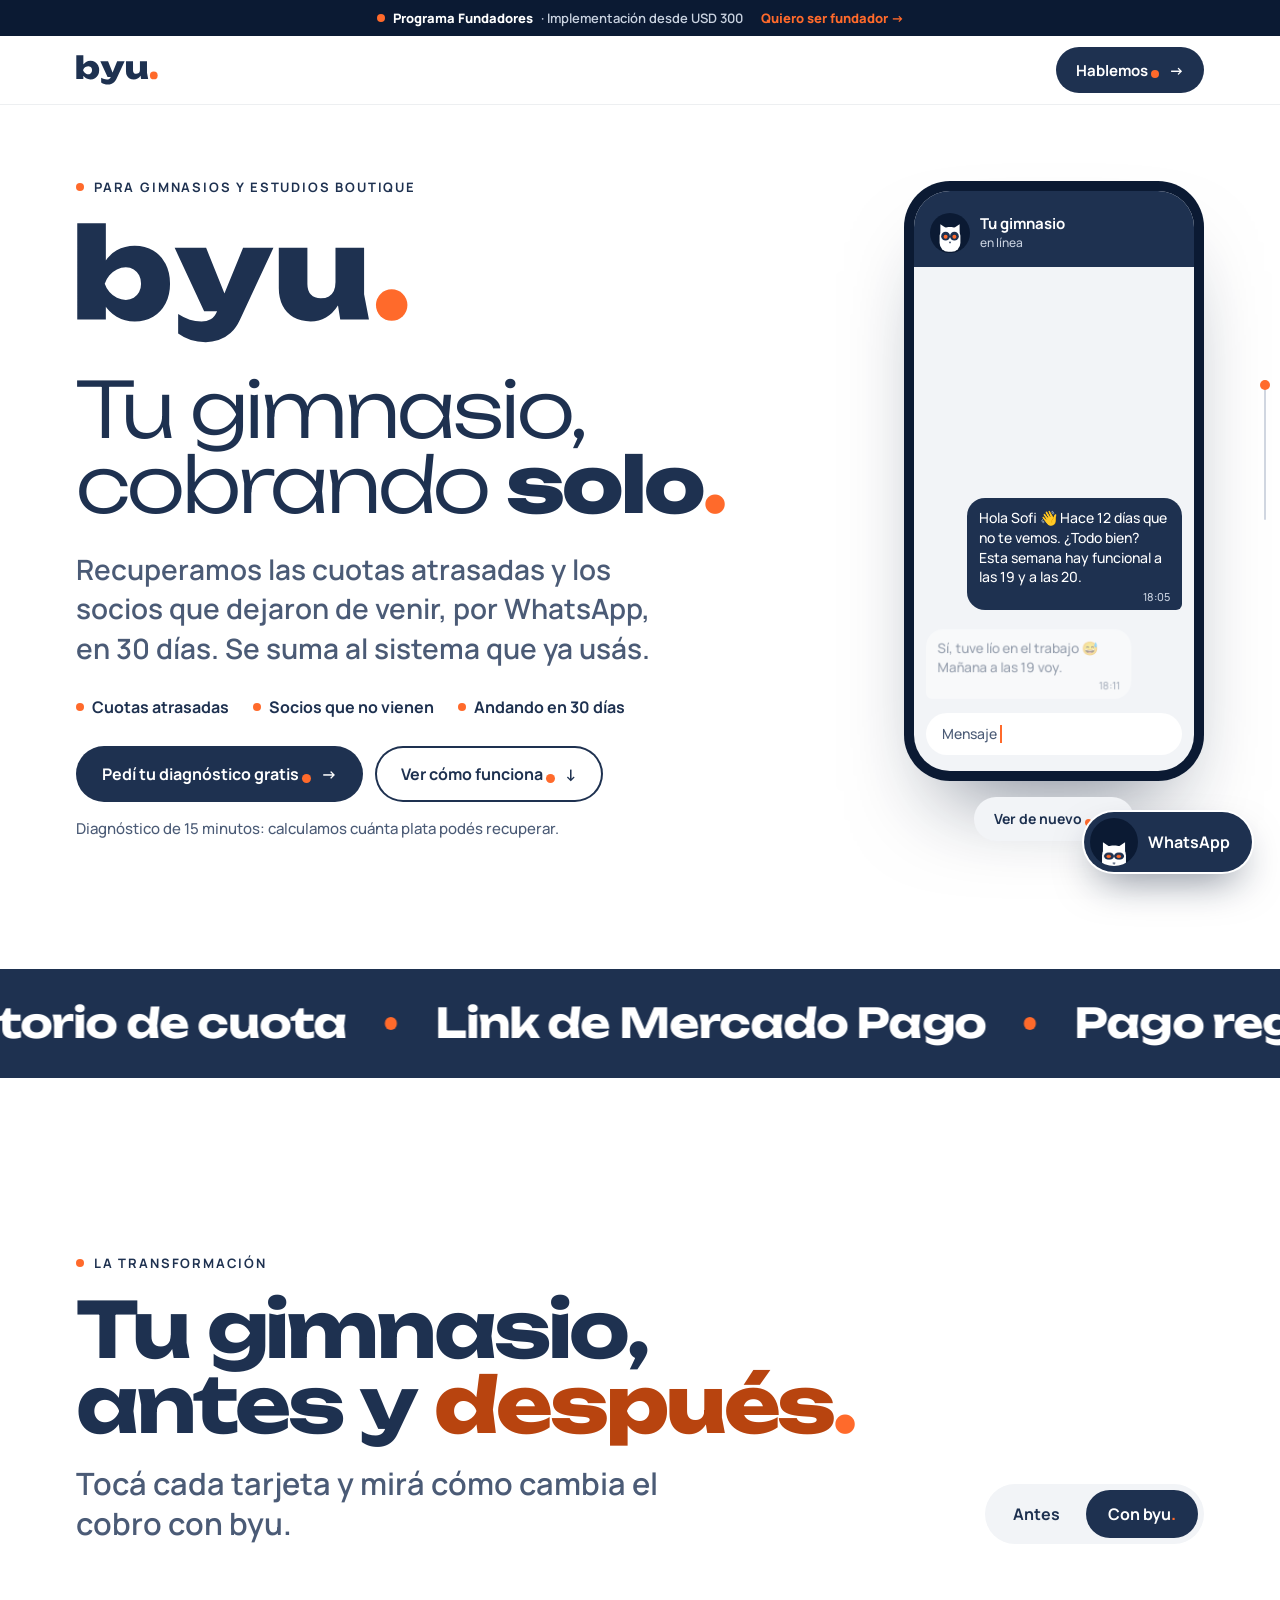
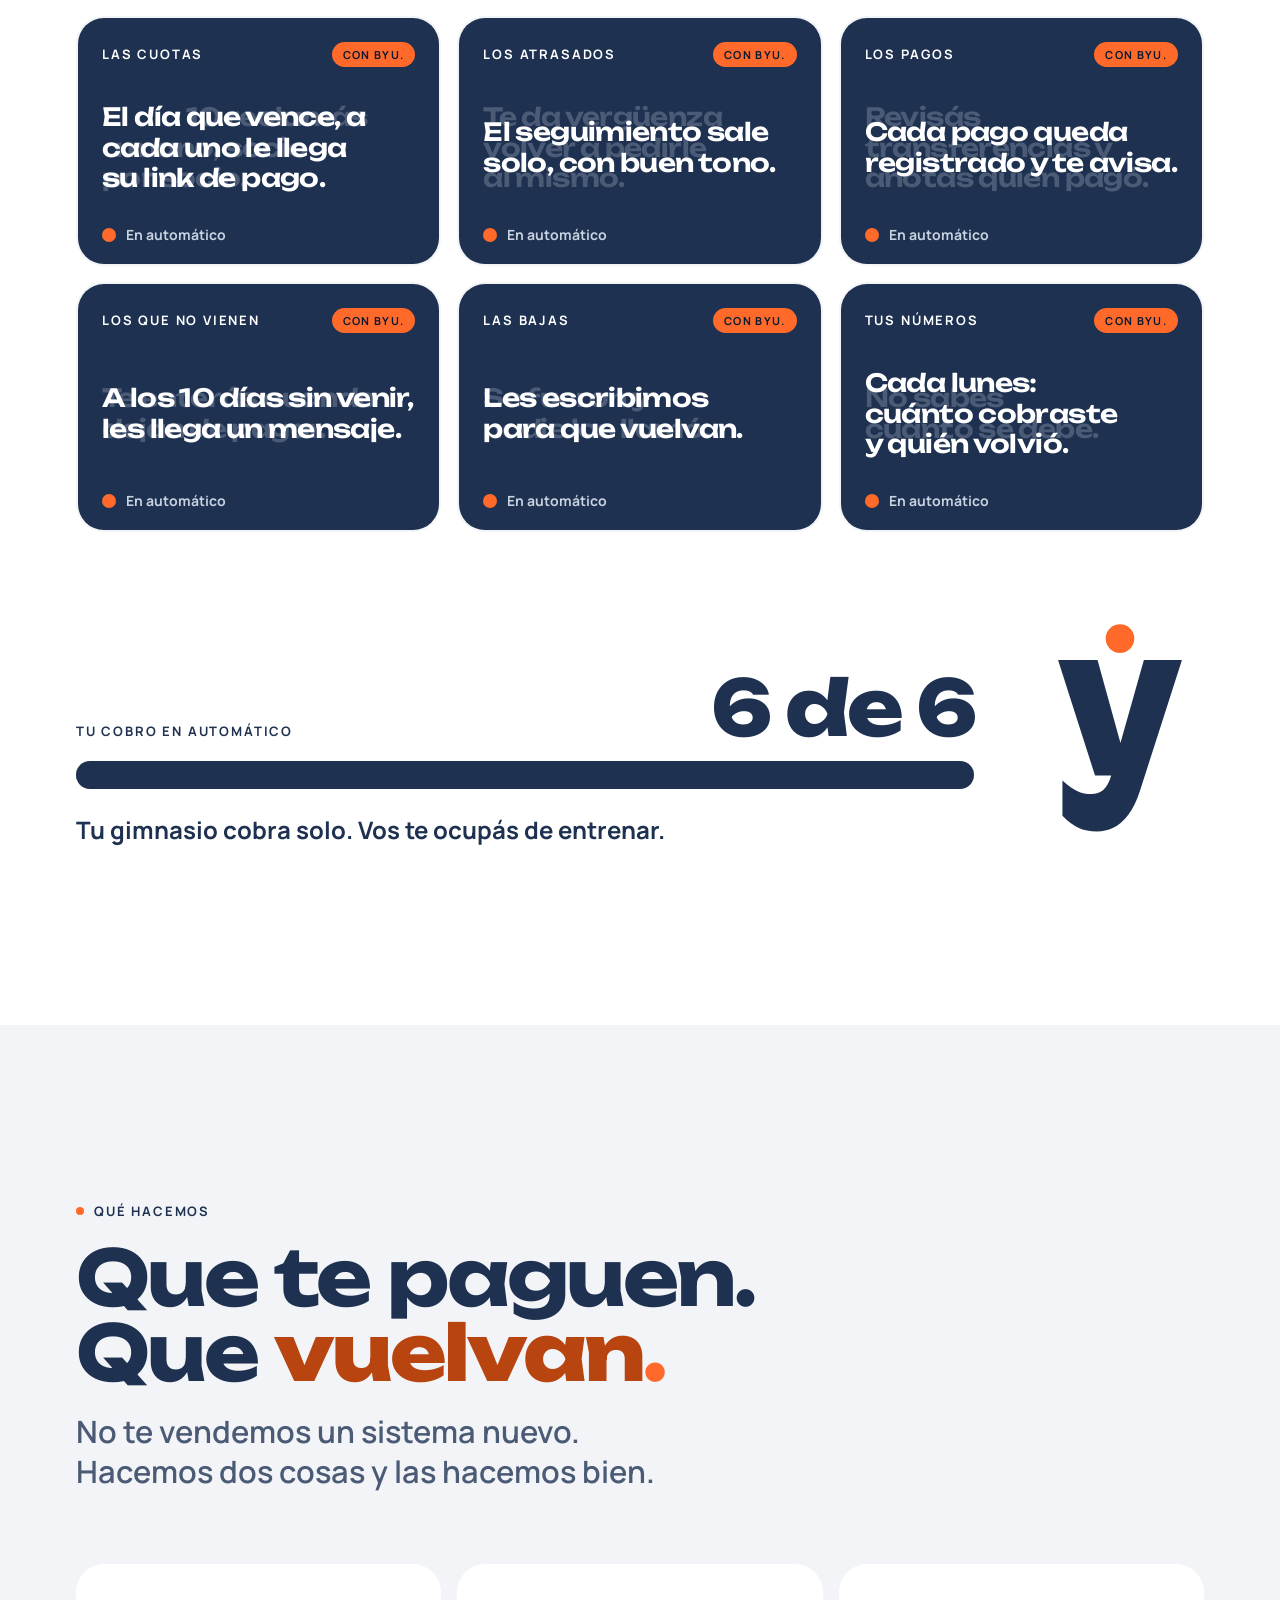
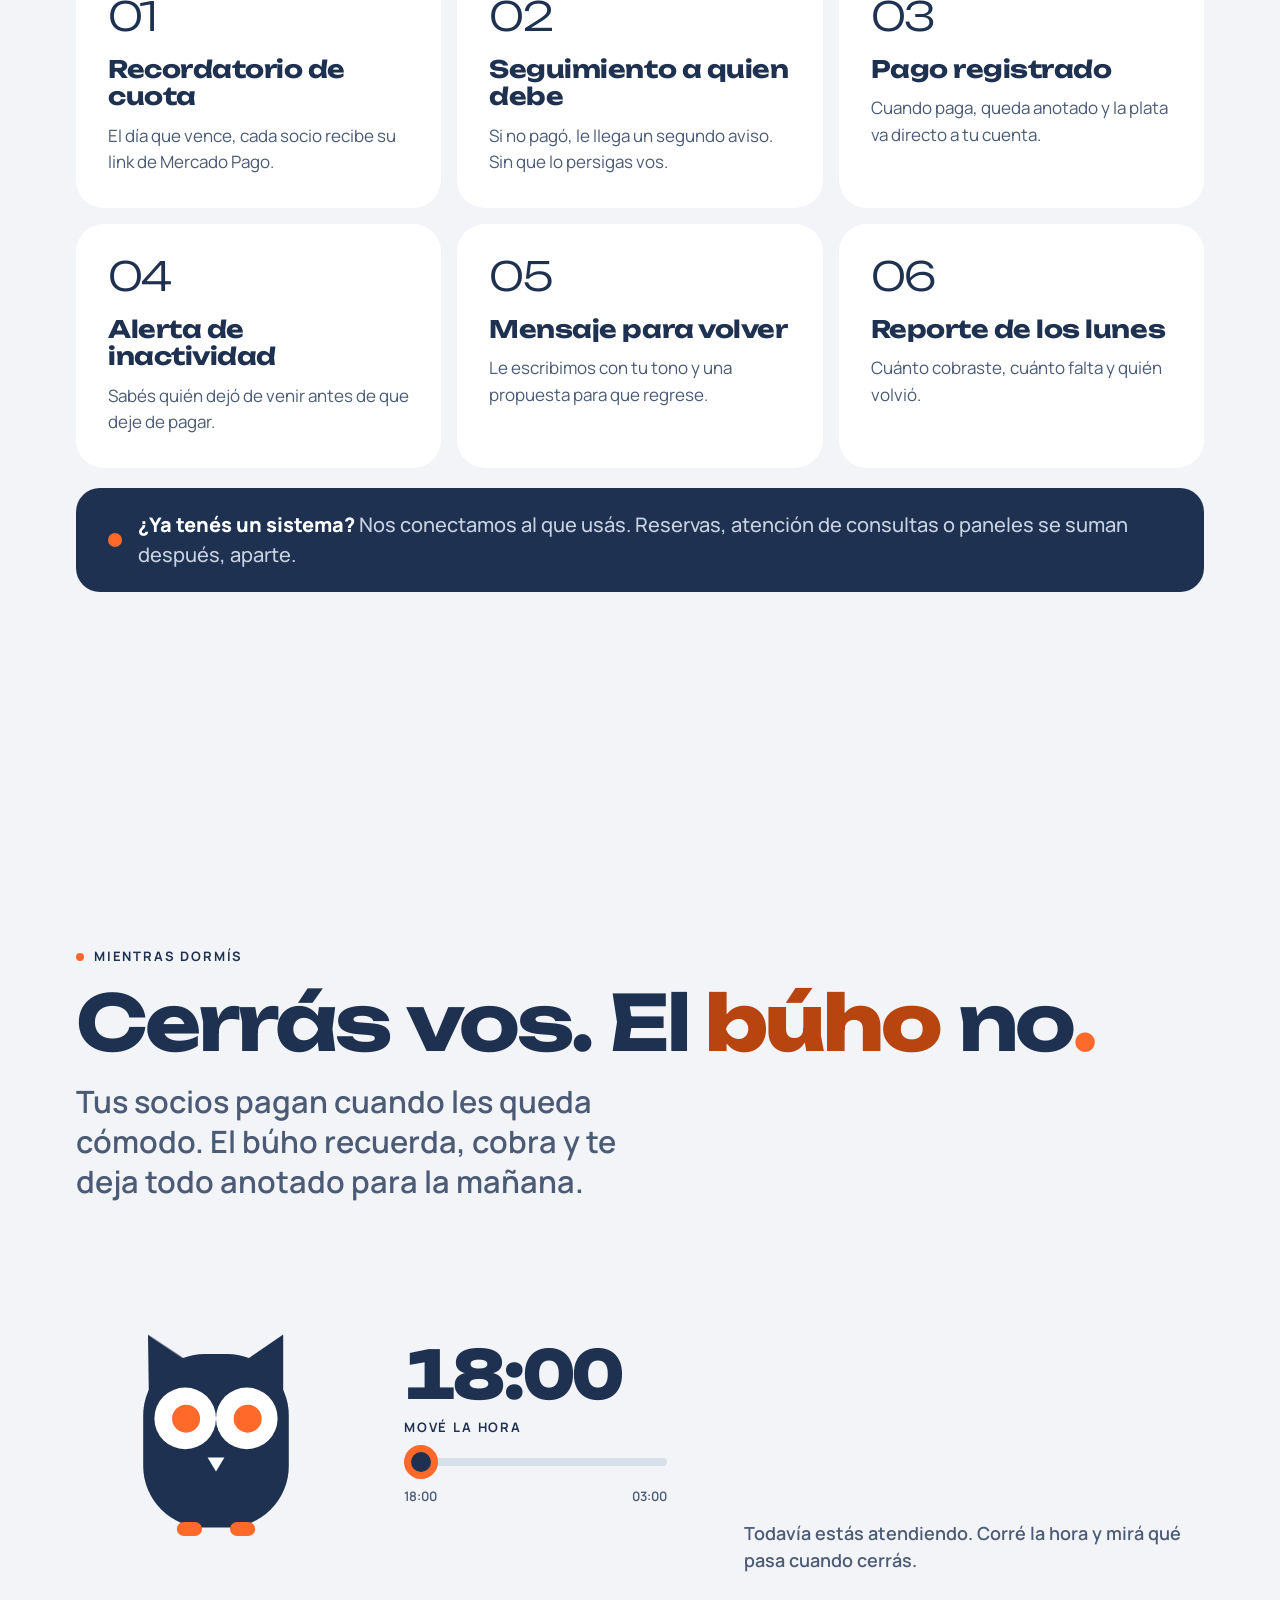
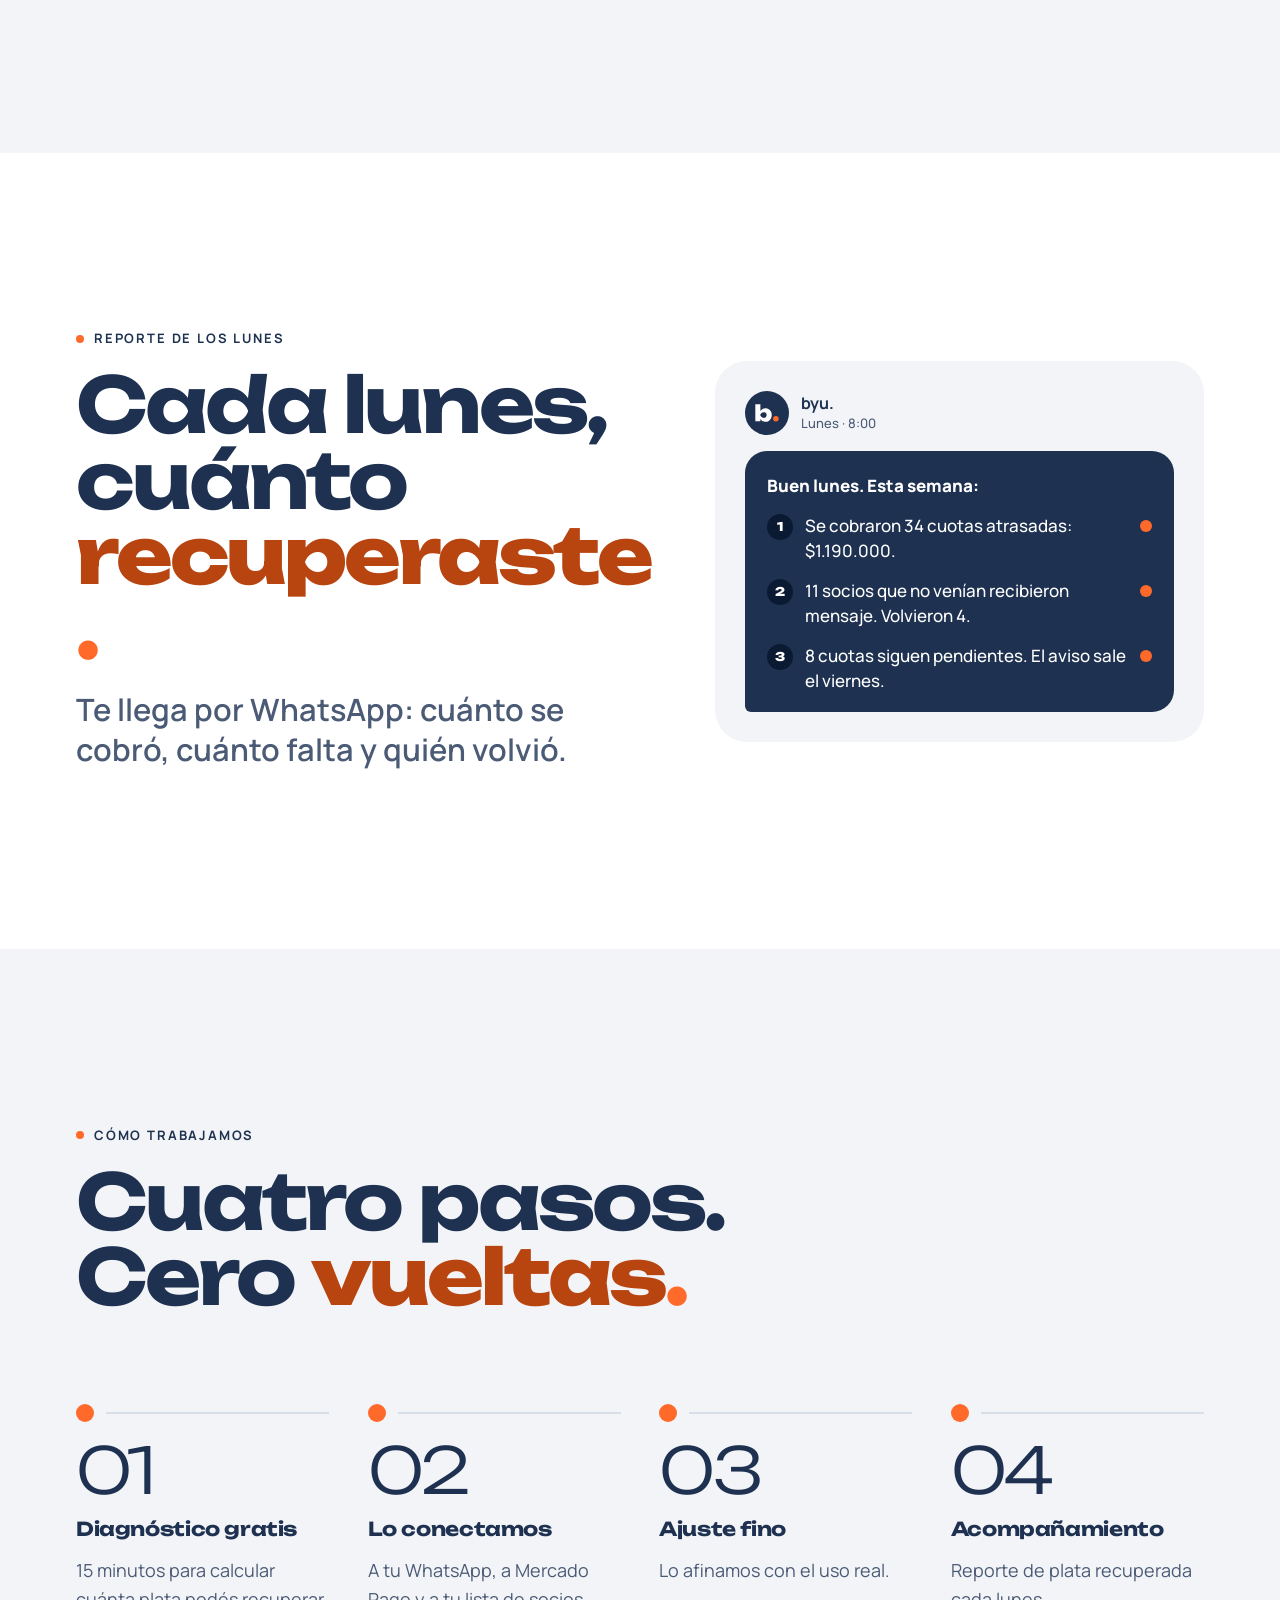
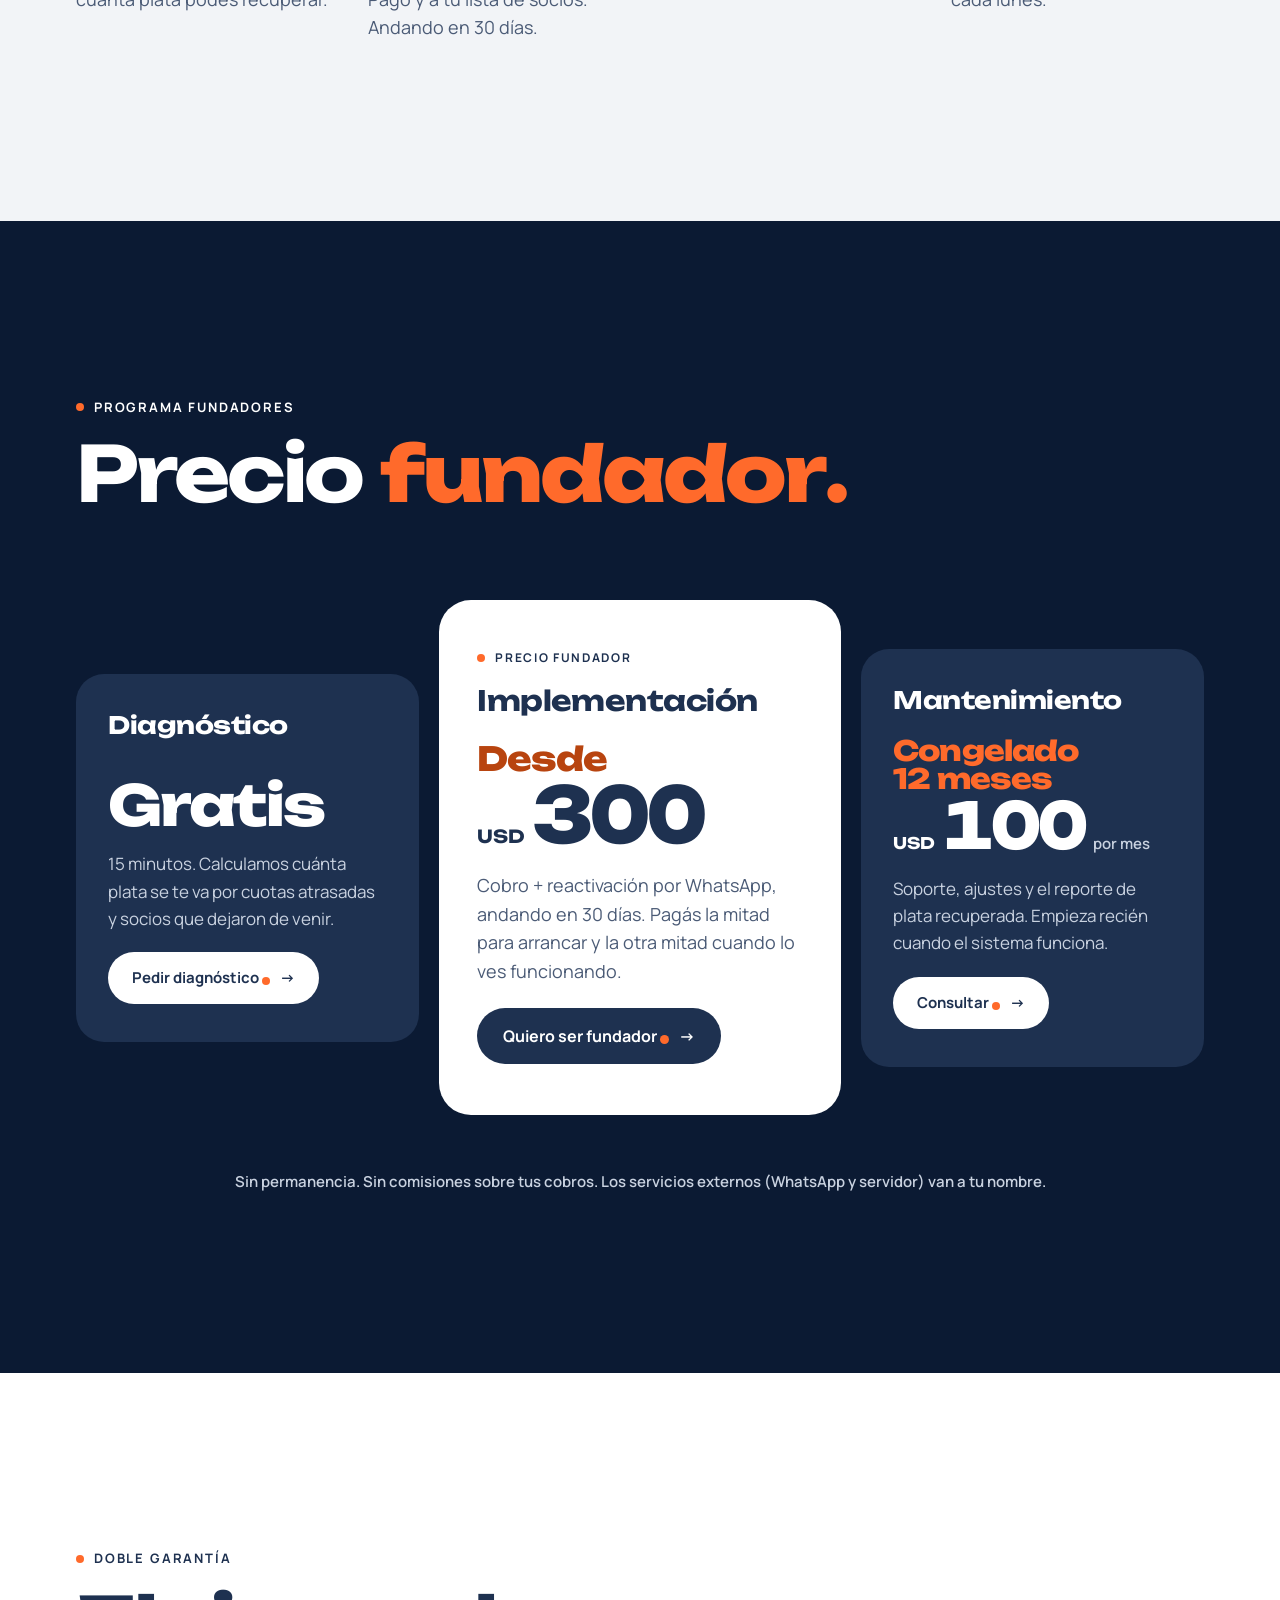
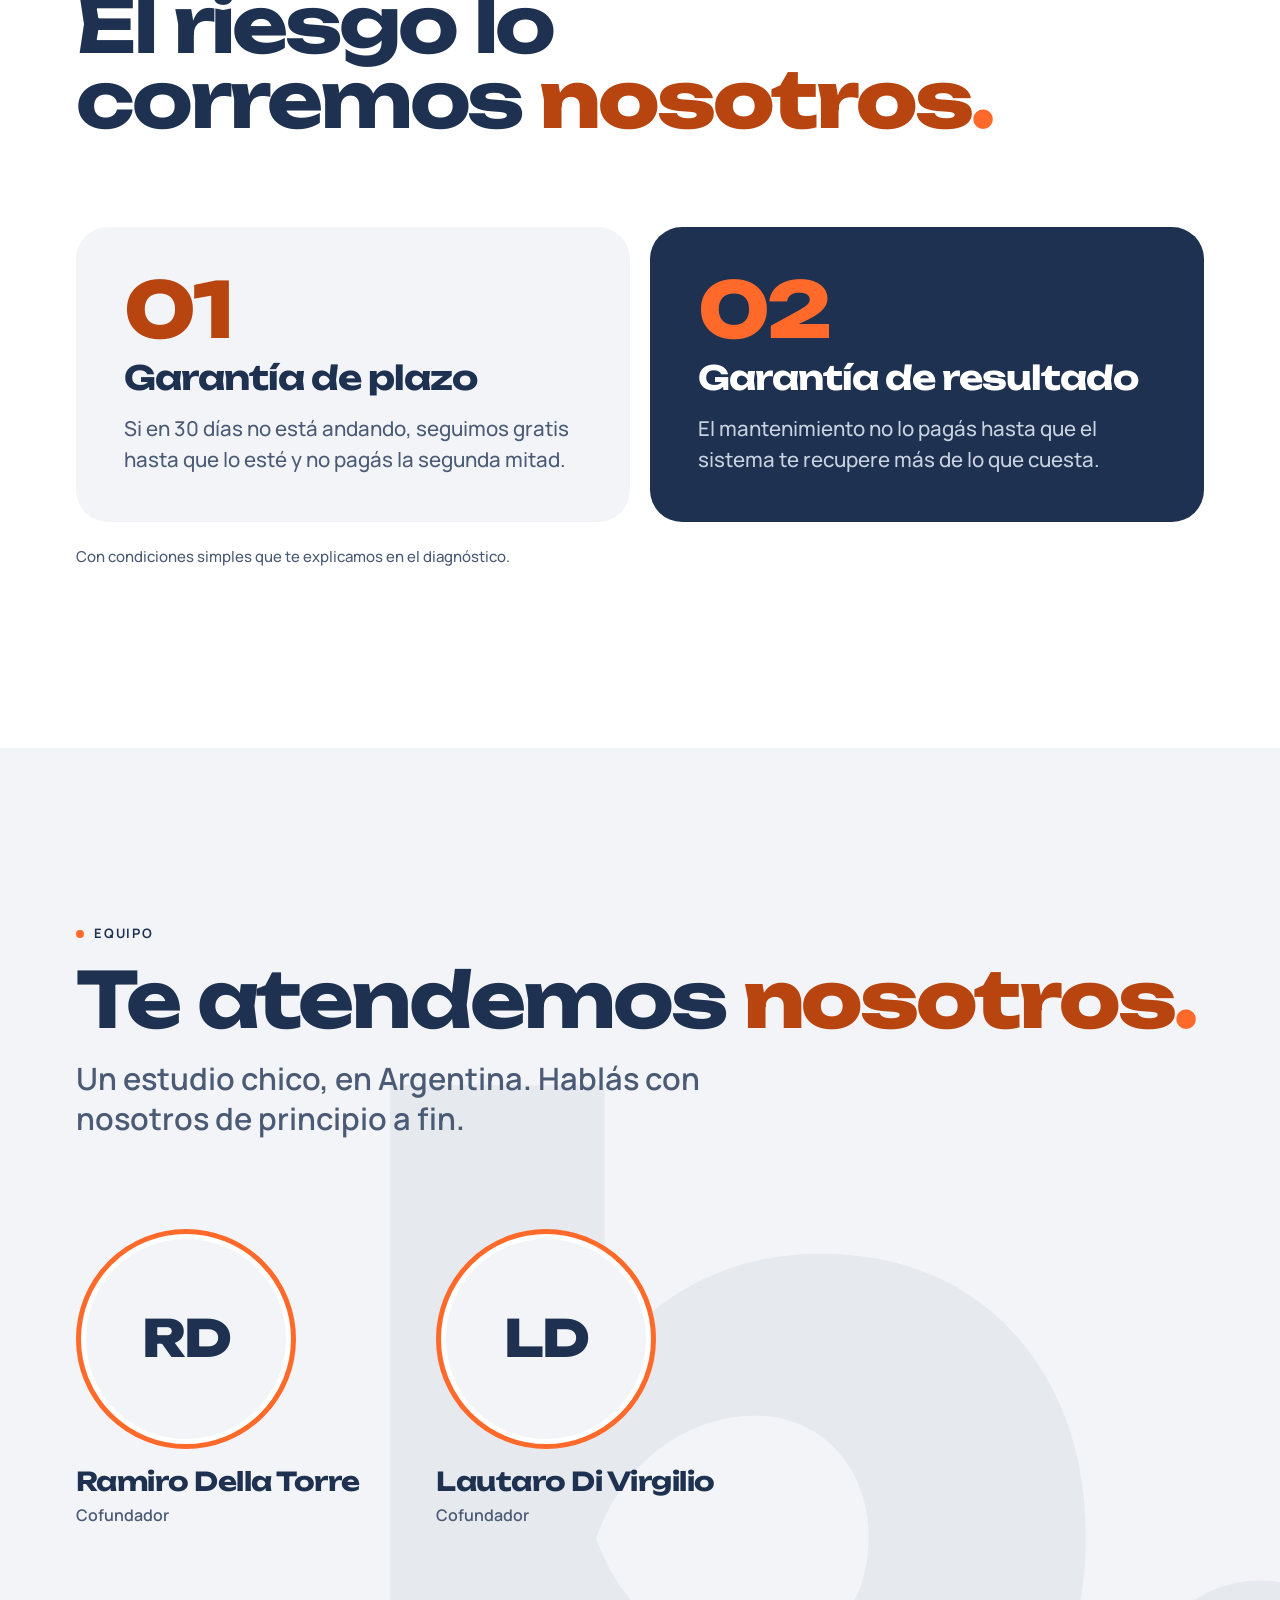
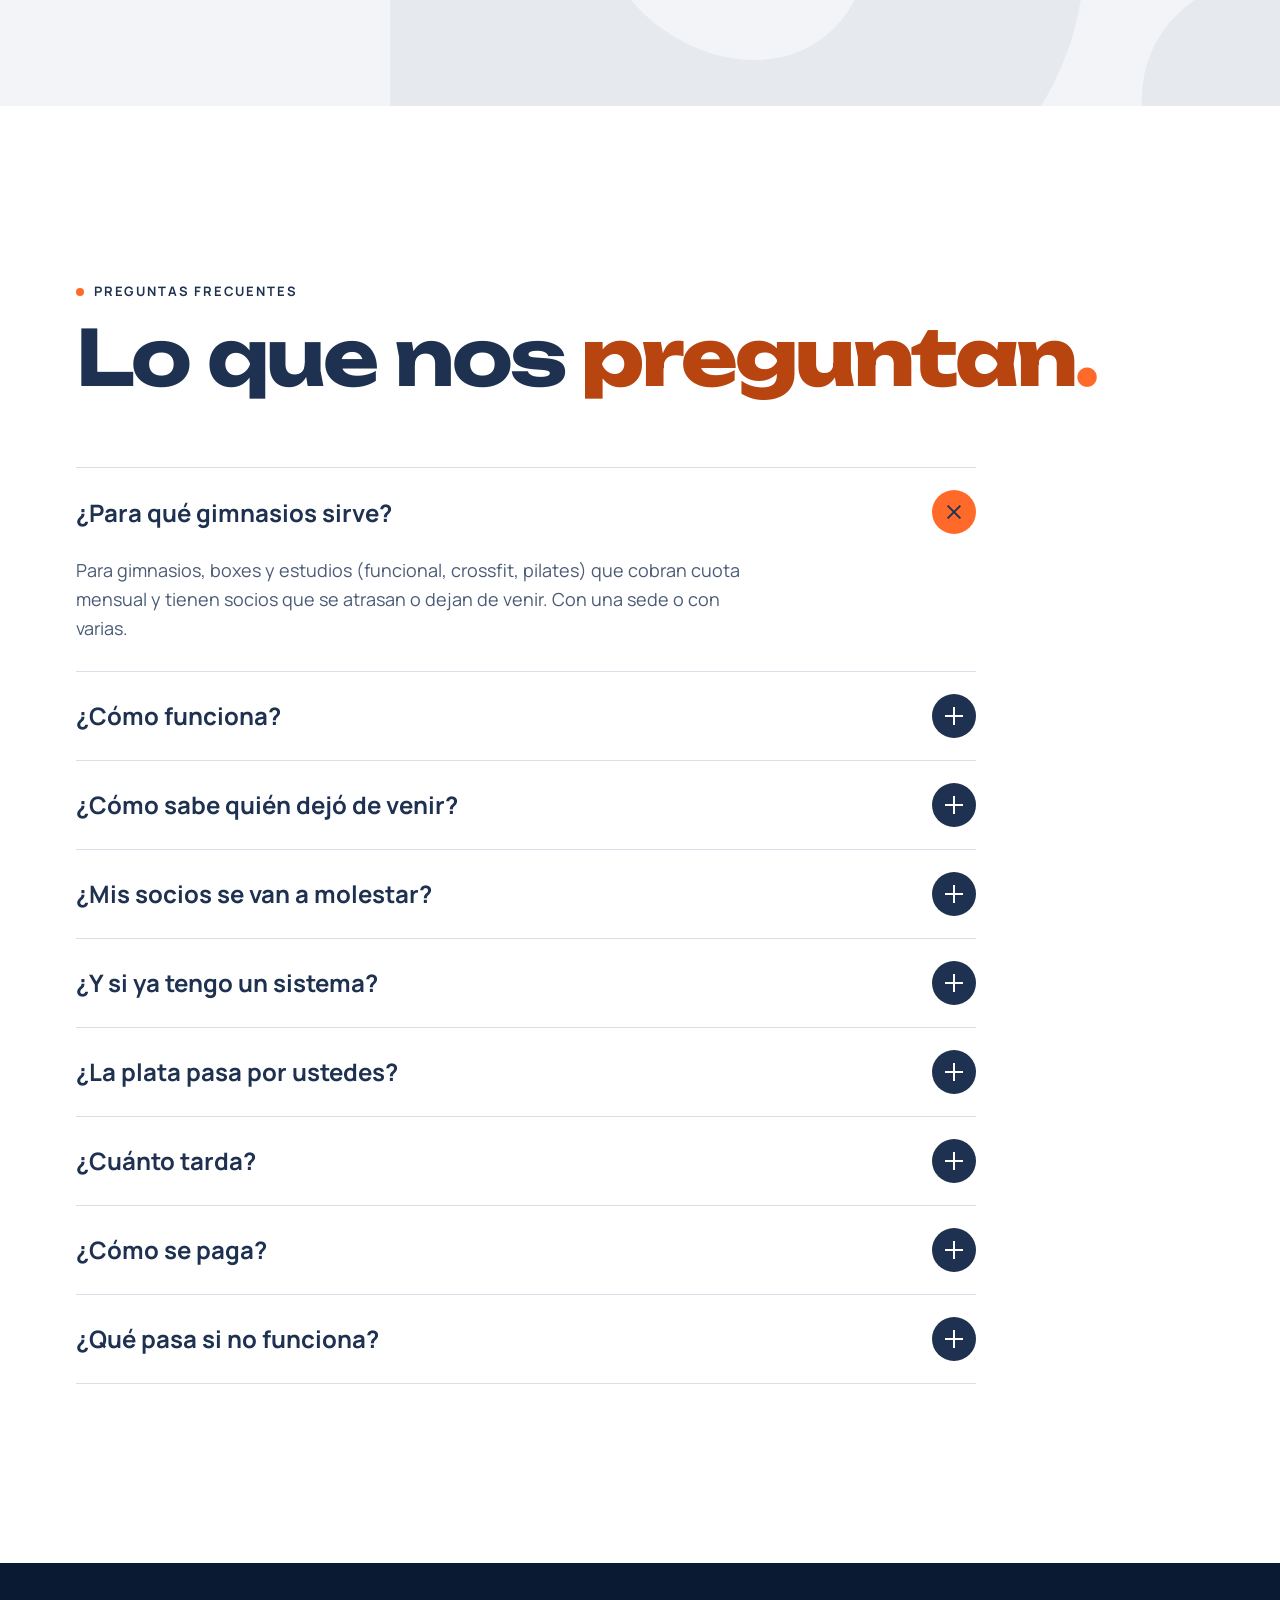
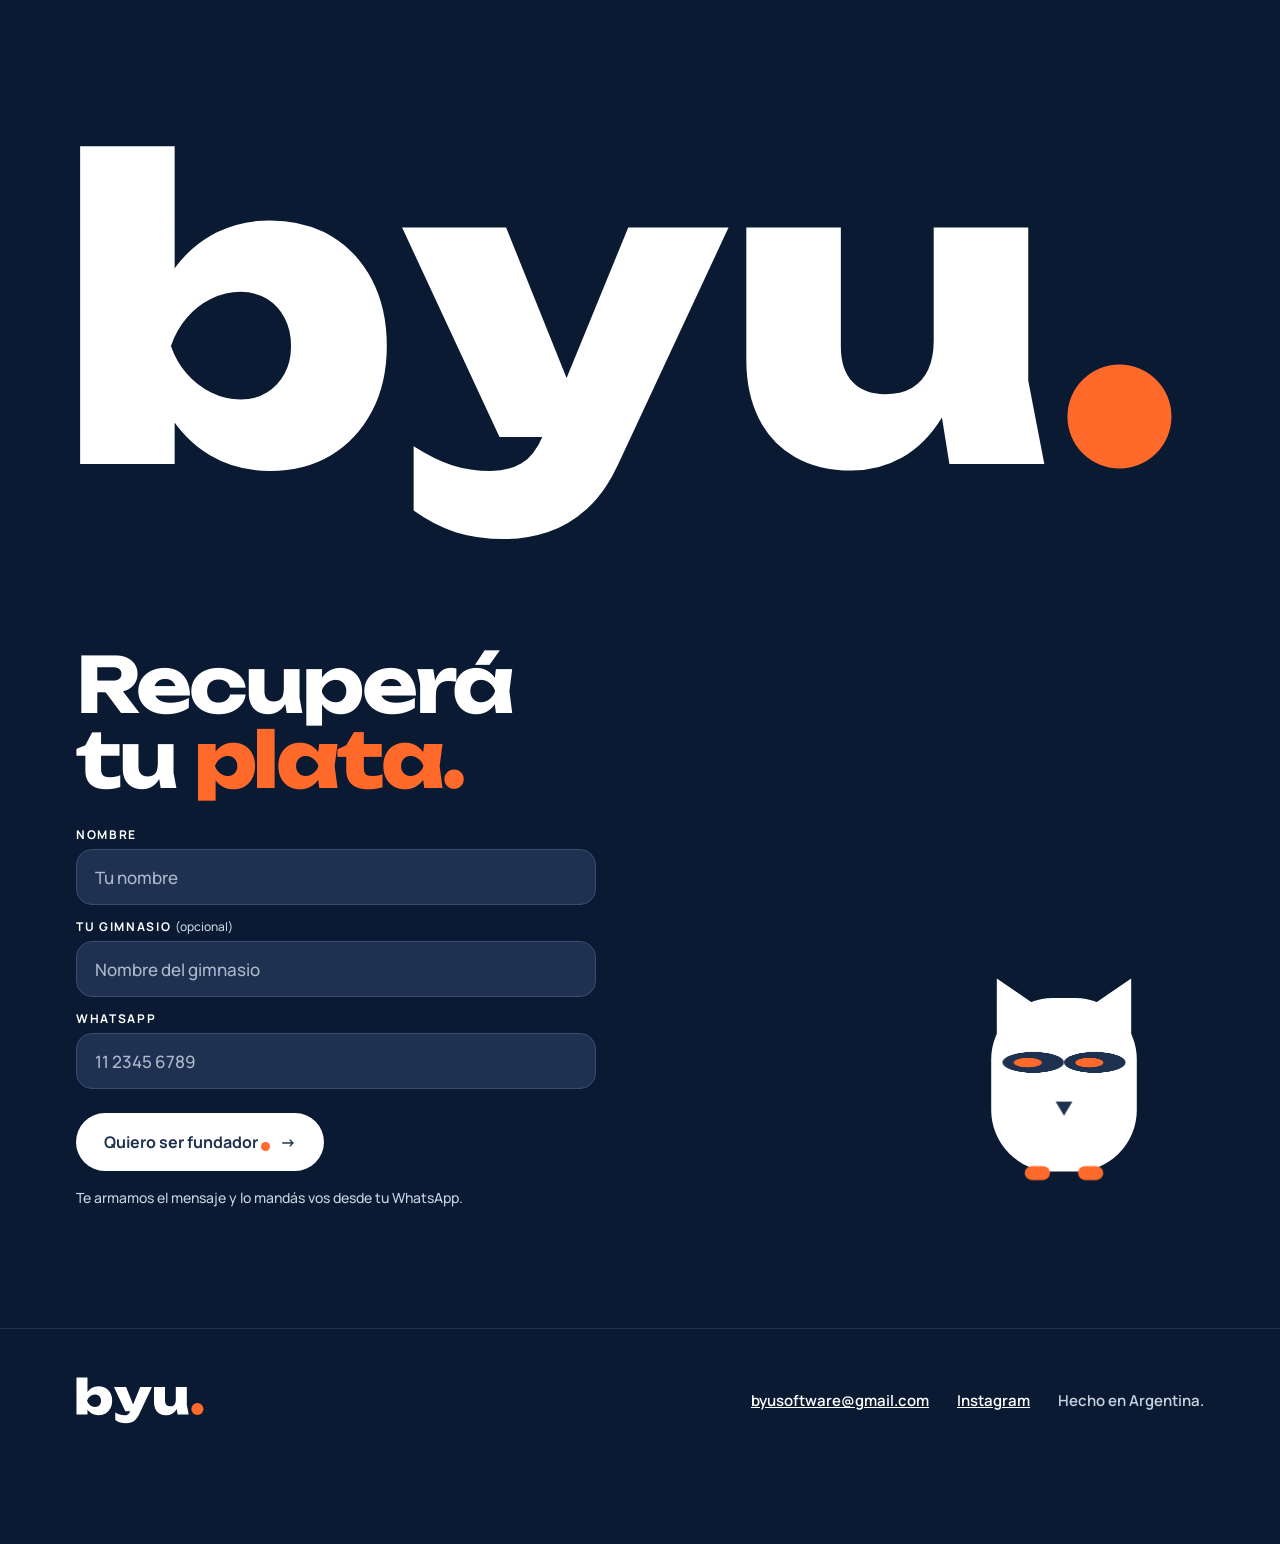
==== commit 87ebb99d: "Oferta única: cobro de cuotas y reactivación de socios para gimnasios Co-Authored-By: Claude Opus 5." ====
--- a/index.html
+++ b/index.html
@@ -3,8 +3,8 @@
 <head>
 <meta charset="utf-8">
 <meta name="viewport" content="width=device-width, initial-scale=1, viewport-fit=cover">
-<title>Automatización con IA y software a medida | byu.</title>
-<meta name="description" content="Automatizaciones con IA, CRM, apps y WhatsApp 24/7 a medida de tu negocio de servicios: turnos, recordatorios y cobros. Andando en 30 días. Argentina.">
+<title>Recuperá las cuotas atrasadas de tu gimnasio por WhatsApp | byu.</title>
+<meta name="description" content="Recuperamos las cuotas atrasadas y los socios que dejaron de venir, por WhatsApp, en 30 días. Para gimnasios y estudios boutique. Se suma al sistema que ya usás.">
 <meta name="robots" content="index, follow, max-image-preview:large">
 <link rel="canonical" href="https://byusoftware.com/">
 <meta name="theme-color" content="#1E3150">
@@ -12,25 +12,25 @@
 <meta property="og:locale" content="es_AR">
 <meta property="og:site_name" content="byu.">
 <meta property="og:url" content="https://byusoftware.com/">
-<meta property="og:title" content="byu. · Tu negocio, funcionando solo">
-<meta property="og:description" content="WhatsApp con IA 24/7, turnos, recordatorios y cobros automáticos para negocios de servicios.">
+<meta property="og:title" content="byu. · Cuotas cobradas y socios que vuelven">
+<meta property="og:description" content="Recuperamos las cuotas atrasadas y los socios que dejaron de venir, por WhatsApp, en 30 días.">
 <meta property="og:image" content="https://byusoftware.com/assets/og-byu.png">
 <meta property="og:image:width" content="1200">
 <meta property="og:image:height" content="630">
 <meta property="og:image:alt" content="byu. Tu negocio, funcionando solo">
 <meta name="twitter:card" content="summary_large_image">
-<meta name="twitter:title" content="byu. · Tu negocio, funcionando solo">
-<meta name="twitter:description" content="WhatsApp con IA 24/7, turnos, recordatorios y cobros automáticos para negocios de servicios.">
+<meta name="twitter:title" content="byu. · Cuotas cobradas y socios que vuelven">
+<meta name="twitter:description" content="Recuperamos las cuotas atrasadas y los socios que dejaron de venir, por WhatsApp, en 30 días.">
 <meta name="twitter:image" content="https://byusoftware.com/assets/og-byu.png">
 <link rel="icon" type="image/svg+xml" href="assets/favicon.svg">
 <link rel="icon" type="image/png" sizes="32x32" href="assets/favicon-32.png">
 <link rel="apple-touch-icon" href="assets/apple-touch-icon.png">
 <link rel="manifest" href="site.webmanifest">
-<script type="application/ld+json">[{"@context": "https://schema.org", "@type": "ProfessionalService", "@id": "https://byusoftware.com/#byu", "name": "byu.", "url": "https://byusoftware.com/", "logo": "https://byusoftware.com/assets/icon-512.png", "image": "https://byusoftware.com/assets/og-byu.png", "email": "byusoftware@gmail.com", "description": "Software a medida y automatización con inteligencia artificial para negocios de servicios: asistente de WhatsApp 24/7, CRM, apps, turnos, recordatorios y cobros automáticos.", "areaServed": {"@type": "Country", "name": "Argentina"}, "address": {"@type": "PostalAddress", "addressCountry": "AR"}, "founder": [{"@type": "Person", "name": "Ramiro Della Torre"}, {"@type": "Person", "name": "Lautaro Di Virgilio"}], "knowsAbout": ["Software a medida", "Automatización con IA", "CRM de ventas", "Chatbot de WhatsApp", "Agenda de turnos online", "Recordatorios automáticos", "Cobros automáticos con Mercado Pago"], "hasOfferCatalog": {"@type": "OfferCatalog", "name": "Servicios de automatización", "itemListElement": [{"@type": "Offer", "name": "Diagnóstico", "price": "0", "priceCurrency": "USD", "itemOffered": {"@type": "Service", "name": "Diagnóstico gratis de 15 minutos"}}, {"@type": "Offer", "name": "Implementación · precio fundador", "priceCurrency": "USD", "priceSpecification": {"@type": "PriceSpecification", "minPrice": "300", "priceCurrency": "USD"}, "itemOffered": {"@type": "Service", "name": "Implementación a medida: WhatsApp con IA, automatizaciones, CRM o apps"}}, {"@type": "Offer", "name": "Mantenimiento", "priceCurrency": "USD", "priceSpecification": {"@type": "UnitPriceSpecification", "price": "100", "priceCurrency": "USD", "unitText": "MONTH"}, "itemOffered": {"@type": "Service", "name": "Mantenimiento mensual y reporte de los lunes"}}]}}, {"@context": "https://schema.org", "@type": "WebSite", "name": "byu.", "url": "https://byusoftware.com/", "inLanguage": "es-AR", "publisher": {"@id": "https://byusoftware.com/#byu"}}, {"@context": "https://schema.org", "@type": "FAQPage", "mainEntity": [{"@type": "Question", "name": "¿Para qué tipo de negocio sirve?", "acceptedAnswer": {"@type": "Answer", "text": "Para negocios de servicios que trabajan con turnos, reservas, consultas o cuotas y reciben muchos mensajes por WhatsApp. Y si necesitás algo distinto, lo armamos a medida."}}, {"@type": "Question", "name": "¿Qué es un asistente de WhatsApp con IA?", "acceptedAnswer": {"@type": "Answer", "text": "Es un asistente con inteligencia artificial que responde en tu WhatsApp con tu tono y tu información: precios, horarios y disponibilidad. Agenda, confirma y cobra. Si una conversación necesita a una persona, te la pasa."}}, {"@type": "Question", "name": "¿Y si ya tengo un sistema?", "acceptedAnswer": {"@type": "Answer", "text": "No tenés que cambiarlo. Nos conectamos al que usás y le sumamos lo que le falta. Si hoy anotás todo a mano, te armamos algo simple."}}, {"@type": "Question", "name": "¿Cuánto tarda?", "acceptedAnswer": {"@type": "Answer", "text": "En 30 días está andando. Después lo afinamos con el uso real y te acompañamos a los 30, 60 y 90 días."}}, {"@type": "Question", "name": "¿Cómo se paga?", "acceptedAnswer": {"@type": "Answer", "text": "La implementación, mitad para arrancar y mitad cuando lo ves andando. El mantenimiento empieza recién cuando el sistema funciona. Los servicios externos (WhatsApp, IA y servidor) van a tu nombre. Sin permanencia y sin comisiones sobre tus cobros."}}, {"@type": "Question", "name": "¿Qué pasa si no funciona?", "acceptedAnswer": {"@type": "Answer", "text": "Tenés doble garantía. Si en 30 días no está andando, seguimos gratis hasta que lo esté. Y el mantenimiento no lo pagás hasta que el sistema te recupere más de lo que cuesta."}}, {"@type": "Question", "name": "¿Qué pasa si algo falla?", "acceptedAnswer": {"@type": "Answer", "text": "Lo vemos nosotros. Si algo se traba, los mensajes pasan a tu equipo y lo arreglamos sin que tengas que tocar nada."}}]}]</script>
+<script type="application/ld+json">[{"@context": "https://schema.org", "@type": "ProfessionalService", "@id": "https://byusoftware.com/#byu", "name": "byu.", "url": "https://byusoftware.com/", "logo": "https://byusoftware.com/assets/icon-512.png", "image": "https://byusoftware.com/assets/og-byu.png", "email": "byusoftware@gmail.com", "description": "Recuperamos las cuotas atrasadas y los socios que dejaron de venir de gimnasios y estudios boutique, por WhatsApp, en 30 días: recordatorio de cuota con link de Mercado Pago, seguimiento de deudas y reactivación de socios inactivos.", "areaServed": {"@type": "Country", "name": "Argentina"}, "address": {"@type": "PostalAddress", "addressCountry": "AR"}, "founder": [{"@type": "Person", "name": "Ramiro Della Torre"}, {"@type": "Person", "name": "Lautaro Di Virgilio"}], "knowsAbout": ["Cobro de cuotas de gimnasio", "Recordatorios de pago por WhatsApp", "Cobros con Mercado Pago", "Reactivación de socios", "Morosidad en gimnasios"], "hasOfferCatalog": {"@type": "OfferCatalog", "name": "Cobro + reactivación por WhatsApp", "itemListElement": [{"@type": "Offer", "name": "Diagnóstico", "price": "0", "priceCurrency": "USD", "itemOffered": {"@type": "Service", "name": "Diagnóstico gratis de 15 minutos: cuánta plata podés recuperar"}}, {"@type": "Offer", "name": "Implementación · precio fundador", "priceCurrency": "USD", "priceSpecification": {"@type": "PriceSpecification", "minPrice": "300", "priceCurrency": "USD"}, "itemOffered": {"@type": "Service", "name": "Cobro de cuotas y reactivación de socios por WhatsApp, andando en 30 días"}}, {"@type": "Offer", "name": "Mantenimiento", "priceCurrency": "USD", "priceSpecification": {"@type": "UnitPriceSpecification", "price": "100", "priceCurrency": "USD", "unitText": "MONTH"}, "itemOffered": {"@type": "Service", "name": "Mantenimiento mensual y reporte de plata recuperada"}}]}}, {"@context": "https://schema.org", "@type": "WebSite", "name": "byu.", "url": "https://byusoftware.com/", "inLanguage": "es-AR", "publisher": {"@id": "https://byusoftware.com/#byu"}}, {"@context": "https://schema.org", "@type": "FAQPage", "mainEntity": [{"@type": "Question", "name": "¿Para qué gimnasios sirve?", "acceptedAnswer": {"@type": "Answer", "text": "Para gimnasios, boxes y estudios (funcional, crossfit, pilates) que cobran cuota mensual y tienen socios que se atrasan o dejan de venir. Con una sede o con varias."}}, {"@type": "Question", "name": "¿Cómo funciona?", "acceptedAnswer": {"@type": "Answer", "text": "Cuando vence la cuota, cada socio recibe por WhatsApp un recordatorio con su link de Mercado Pago. Si no paga, le llega un seguimiento. Cuando paga, queda registrado. Y si alguien deja de venir, le llega un mensaje para que vuelva. Todo desde el WhatsApp de tu gimnasio."}}, {"@type": "Question", "name": "¿Cómo sabe quién dejó de venir?", "acceptedAnswer": {"@type": "Answer", "text": "Con los datos de asistencia de tu sistema o del molinete. Si no tenés, armamos un check-in simple por WhatsApp con un QR en la recepción."}}, {"@type": "Question", "name": "¿Mis socios se van a molestar?", "acceptedAnswer": {"@type": "Answer", "text": "No. Son mensajes cortos, con tu tono y solo a quien corresponde. Vos aprobás cada texto antes de arrancar."}}, {"@type": "Question", "name": "¿Y si ya tengo un sistema?", "acceptedAnswer": {"@type": "Answer", "text": "No tenés que cambiarlo. Nos conectamos al que usás, o a tu planilla, y le sumamos el cobro y la reactivación por WhatsApp."}}, {"@type": "Question", "name": "¿La plata pasa por ustedes?", "acceptedAnswer": {"@type": "Answer", "text": "Nunca. Los pagos van directo a tu cuenta de Mercado Pago."}}, {"@type": "Question", "name": "¿Cuánto tarda?", "acceptedAnswer": {"@type": "Answer", "text": "En 30 días está andando. Después lo afinamos con el uso real."}}, {"@type": "Question", "name": "¿Cómo se paga?", "acceptedAnswer": {"@type": "Answer", "text": "La implementación, mitad para arrancar y mitad cuando lo ves andando. El mantenimiento empieza recién cuando el sistema funciona. Los servicios externos (WhatsApp y servidor) van a tu nombre. Sin permanencia y sin comisiones sobre tus cobros."}}, {"@type": "Question", "name": "¿Qué pasa si no funciona?", "acceptedAnswer": {"@type": "Answer", "text": "Tenés doble garantía. Si en 30 días no está andando, seguimos gratis hasta que lo esté. Y el mantenimiento no lo pagás hasta que el sistema te recupere más de lo que cuesta."}}]}]</script>
 <link rel="preconnect" href="https://fonts.googleapis.com">
 <link rel="preconnect" href="https://fonts.gstatic.com" crossorigin>
 <link href="https://fonts.googleapis.com/css2?family=Manrope:wght@400;500;600;700;800&family=Unbounded:wght@300;600;700;800&display=swap" rel="stylesheet">
-<link rel="stylesheet" href="styles.css?v=8">
+<link rel="stylesheet" href="styles.css?v=9">
 <script>
 /* Loader solo en la primera visita (y nunca con "reducir movimiento") */
 try { if (!matchMedia('(prefers-reduced-motion: reduce)').matches && localStorage.getItem('byu_visto') !== '1') document.documentElement.classList.add('show-loader'); } catch (e) {}
@@ -52,23 +52,23 @@
 <section class="hero" id="top">
   <div class="wrap">
     <div class="hero-copy">
-      <p class="eyebrow hero-kicker">Automatización con IA para negocios de servicios</p>
+      <p class="eyebrow hero-kicker">Para gimnasios y estudios boutique</p>
       <svg class="hero-logo" data-hero-logo role="img" aria-label="byu." viewBox="70 70 2665 975"><g transform="translate(28 850)"><path data-l fill="#1E3150" d="M52 -770H281V-417L253 -359V-202L281 -149V0H52ZM211 -286Q223 -379 263.5 -447.5Q304 -516 368.0 -553.0Q432 -590 512 -590Q597 -590 660.0 -552.5Q723 -515 759.0 -446.5Q795 -378 795 -286Q795 -196 759.0 -127.5Q723 -59 660.0 -21.0Q597 17 512 17Q431 17 367.5 -20.5Q304 -58 264.0 -126.5Q224 -195 211 -286ZM563 -286Q563 -324 547.5 -353.5Q532 -383 504.5 -400.0Q477 -417 441 -417Q404 -417 369.5 -400.0Q335 -383 310.0 -353.5Q285 -324 272 -286Q285 -248 310.0 -219.0Q335 -190 369.5 -173.0Q404 -156 441 -156Q477 -156 504.5 -173.0Q532 -190 547.5 -219.0Q563 -248 563 -286Z"/><path data-l fill="#1E3150" d="M1081 182Q1013 182 961.5 165.5Q910 149 860 113V-43Q910 -11 953.0 3.0Q996 17 1047 17Q1089 17 1120.5 -1.0Q1152 -19 1173 -68L1380 -573H1623L1355 2Q1324 69 1279.5 109.0Q1235 149 1184.0 165.5Q1133 182 1081 182ZM1068 -65 832 -573H1084L1288 -65Z"/><path data-l fill="#1E3150" d="M1921 16Q1841 16 1783.5 -17.0Q1726 -50 1696.0 -110.5Q1666 -171 1666 -251V-573H1895V-284Q1895 -229 1923.0 -199.0Q1951 -169 2002 -169Q2041 -169 2067.0 -184.0Q2093 -199 2106.5 -228.0Q2120 -257 2120 -299L2189 -263Q2177 -172 2138.0 -109.5Q2099 -47 2043.5 -15.5Q1988 16 1921 16ZM2158 0 2120 -237V-573H2349V-202L2388 0Z"/><circle data-ldot style="transform-box:fill-box;transform-origin:50% 100%" cx="2570" cy="-115" r="126" fill="#FF6A2B"/></g></svg>
-      <h1 class="title title--hero" data-reveal data-hero-title>Tu negocio, funcionando <em>solo</em></h1>
-      <p class="hero-bajada">Ponemos inteligencia artificial en tu WhatsApp y automatizamos turnos, recordatorios y cobros. Vos atendés a tus clientes; lo repetitivo lo hace byu.</p>
-      <ul class="hero-points"><li>Atención 24/7</li><li>Turnos y reservas</li><li>Cobros automáticos</li></ul>
+      <h1 class="title title--hero" data-reveal data-hero-title>Tu gimnasio, cobrando <em>solo</em></h1>
+      <p class="hero-bajada">Recuperamos las cuotas atrasadas y los socios que dejaron de venir, por WhatsApp, en 30 días. Se suma al sistema que ya usás.</p>
+      <ul class="hero-points"><li>Cuotas atrasadas</li><li>Socios que no vienen</li><li>Andando en 30 días</li></ul>
       <div class="btn-row">
-        <a class="btn " data-btn href="#contacto" data-wa data-msg="Hola byu., quiero pedir el diagnóstico gratis." target="_blank" rel="noopener"><span class="lbl">Pedí tu diagnóstico gratis</span><span class="bdot"></span><span class="barrow" aria-hidden="true">→</span></a>
-        <a class="btn btn--ghost" data-btn href="#transformacion"><span class="lbl">Ver la transformación</span><span class="bdot"></span><span class="barrow" aria-hidden="true">↓</span></a>
-      </div>
-      <p class="hero-note">Diagnóstico de 15 minutos: vemos dónde tu negocio pierde tiempo y plata.</p>
+        <a class="btn " data-btn href="#contacto" data-wa data-msg="Hola byu., quiero saber cuánta plata puede recuperar mi gimnasio." target="_blank" rel="noopener"><span class="lbl">Pedí tu diagnóstico gratis</span><span class="bdot"></span><span class="barrow" aria-hidden="true">→</span></a>
+        <a class="btn btn--ghost" data-btn href="#transformacion"><span class="lbl">Ver cómo funciona</span><span class="bdot"></span><span class="barrow" aria-hidden="true">↓</span></a>
+      </div>
+      <p class="hero-note">Diagnóstico de 15 minutos: calculamos cuánta plata podés recuperar.</p>
     </div>
     <div class="hero-phone">
-      <div class="phone" role="img" data-chat-aria aria-label="Demo de chat de WhatsApp">
+      <div class="phone" role="img" data-chat-aria aria-label="Demo de WhatsApp: un socio que dejó de venir vuelve y paga la cuota">
         <div class="phone-screen">
           <div class="phone-top">
             <span class="phone-av"><svg data-owl aria-hidden="true" viewBox="0 0 200 200"><g data-head style="transform-box:fill-box;transform-origin:50% 90%"><polygon data-ear="l" points="52,36 52,78 84,58" fill="#FFFFFF" style="transform-box:fill-box;transform-origin:50% 100%"/><polygon data-ear="r" points="148,36 148,78 116,58" fill="#FFFFFF" style="transform-box:fill-box;transform-origin:50% 100%"/><rect x="48" y="50" width="104" height="124" rx="44" fill="#FFFFFF"/><g class="eyes"><g data-eye style="transform-box:fill-box;transform-origin:center"><circle cx="78" cy="96" r="22" fill="#1E3150"/><g data-pupil><circle cx="82" cy="98" r="10" fill="#FF6A2B"/></g></g></g><g class="eyes"><g data-eye style="transform-box:fill-box;transform-origin:center"><circle cx="122" cy="96" r="22" fill="#1E3150"/><g data-pupil><circle cx="126" cy="98" r="10" fill="#FF6A2B"/></g></g></g><polygon points="94,124 106,124 100,134" fill="#1E3150"/></g></svg></span>
-            <span class="phone-who"><span class="phone-name">Tu negocio</span><span class="phone-status">Asistente con IA · en línea</span></span>
+            <span class="phone-who"><span class="phone-name">Tu gimnasio</span><span class="phone-status">en línea</span></span>
           </div>
           <div class="chat" data-chat aria-hidden="true"></div>
           <div class="phone-input"><div>Mensaje<span class="caret" data-caret></span></div></div>
@@ -79,35 +79,35 @@
   </div>
 </section>
 
-<section class="ticker-sec" aria-label="Lo que automatizamos">
-  <div class="ticker" data-ticker aria-hidden="true"><span class="tk">Respuestas 24/7 con IA</span><span class="tk">Turnos y reservas</span><span class="tk">Recordatorios automáticos</span><span class="tk">Lista de espera</span><span class="tk">Cobros con Mercado Pago</span><span class="tk">Reactivación de clientes</span><span class="tk">Reporte de los lunes</span><span class="tk">Respuestas 24/7 con IA</span><span class="tk">Turnos y reservas</span><span class="tk">Recordatorios automáticos</span><span class="tk">Lista de espera</span><span class="tk">Cobros con Mercado Pago</span><span class="tk">Reactivación de clientes</span><span class="tk">Reporte de los lunes</span></div>
-  <p class="sr-only">Respuestas 24/7 con IA, Turnos y reservas, Recordatorios automáticos, Lista de espera, Cobros con Mercado Pago, Reactivación de clientes, Reporte de los lunes</p>
+<section class="ticker-sec" aria-label="Lo que hacemos">
+  <div class="ticker" data-ticker aria-hidden="true"><span class="tk">Recordatorio de cuota</span><span class="tk">Link de Mercado Pago</span><span class="tk">Pago registrado solo</span><span class="tk">Seguimiento a quien debe</span><span class="tk">Mensaje a quien dejó de venir</span><span class="tk">Reporte de plata recuperada</span><span class="tk">Recordatorio de cuota</span><span class="tk">Link de Mercado Pago</span><span class="tk">Pago registrado solo</span><span class="tk">Seguimiento a quien debe</span><span class="tk">Mensaje a quien dejó de venir</span><span class="tk">Reporte de plata recuperada</span></div>
+  <p class="sr-only">Recordatorio de cuota, Link de Mercado Pago, Pago registrado solo, Seguimiento a quien debe, Mensaje a quien dejó de venir, Reporte de plata recuperada</p>
 </section>
 
 <section class="sec bg-white" id="transformacion" data-trans>
   <div class="wrap">
     <div class="head">
       <div class="eyebrow">La transformación</div>
-      <h2 class="title" data-reveal data-first>Tu negocio, antes y <em>después</em></h2>
+      <h2 class="title" data-reveal data-first>Tu gimnasio, antes y <em>después</em></h2>
       <div class="head-row">
-        <p class="sub">Tocá cada parte de tu negocio y mirá cómo cambia con byu.</p>
-        <div class="tswitch" role="group" aria-label="Ver tu negocio">
+        <p class="sub">Tocá cada tarjeta y mirá cómo cambia el cobro con byu.</p>
+        <div class="tswitch" role="group" aria-label="Ver tu gimnasio">
           <button type="button" data-tmode="antes" aria-pressed="true">Antes</button>
           <button type="button" data-tmode="despues" aria-pressed="false">Con byu<span class="tdot">.</span></button>
         </div>
       </div>
     </div>
-    <ul class="tgrid" data-tgrid><li><button type="button" class="tcard" data-tcard aria-pressed="false"><span class="tc-fill" aria-hidden="true"></span><span class="tc-head"><span class="tc-area">Tu WhatsApp</span><span class="tc-tag tc-antes">Antes</span><span class="tc-tag tc-desp">Con byu.</span></span><span class="tc-body"><span class="tc-txt tc-antes">Contestás mensajes a toda hora, también el domingo.</span><span class="tc-txt tc-desp">La IA responde al instante, 24/7. Vos, solo lo importante.</span></span><span class="tc-foot"><span class="tc-dot" aria-hidden="true"></span><span class="tc-antes">Tocá para transformar</span><span class="tc-desp">En automático</span></span></button></li><li><button type="button" class="tcard" data-tcard aria-pressed="false"><span class="tc-fill" aria-hidden="true"></span><span class="tc-head"><span class="tc-area">Tu agenda</span><span class="tc-tag tc-antes">Antes</span><span class="tc-tag tc-desp">Con byu.</span></span><span class="tc-body"><span class="tc-txt tc-antes">Turnos anotados a mano, cruces y huecos.</span><span class="tc-txt tc-desp">Se completa sola y queda siempre al día.</span></span><span class="tc-foot"><span class="tc-dot" aria-hidden="true"></span><span class="tc-antes">Tocá para transformar</span><span class="tc-desp">En automático</span></span></button></li><li><button type="button" class="tcard" data-tcard aria-pressed="false"><span class="tc-fill" aria-hidden="true"></span><span class="tc-head"><span class="tc-area">Las ausencias</span><span class="tc-tag tc-antes">Antes</span><span class="tc-tag tc-desp">Con byu.</span></span><span class="tc-body"><span class="tc-txt tc-antes">Gente que falta sin avisar y el horario se pierde.</span><span class="tc-txt tc-desp">Confirman antes y el hueco se ofrece a la lista de espera.</span></span><span class="tc-foot"><span class="tc-dot" aria-hidden="true"></span><span class="tc-antes">Tocá para transformar</span><span class="tc-desp">En automático</span></span></button></li><li><button type="button" class="tcard" data-tcard aria-pressed="false"><span class="tc-fill" aria-hidden="true"></span><span class="tc-head"><span class="tc-area">Los cobros</span><span class="tc-tag tc-antes">Antes</span><span class="tc-tag tc-desp">Con byu.</span></span><span class="tc-body"><span class="tc-txt tc-antes">Perseguís pagos uno por uno.</span><span class="tc-txt tc-desp">Link de pago automático y aviso cuando se acredita.</span></span><span class="tc-foot"><span class="tc-dot" aria-hidden="true"></span><span class="tc-antes">Tocá para transformar</span><span class="tc-desp">En automático</span></span></button></li><li><button type="button" class="tcard" data-tcard aria-pressed="false"><span class="tc-fill" aria-hidden="true"></span><span class="tc-head"><span class="tc-area">Tus clientes</span><span class="tc-tag tc-antes">Antes</span><span class="tc-tag tc-desp">Con byu.</span></span><span class="tc-body"><span class="tc-txt tc-antes">Se van y nadie lo nota.</span><span class="tc-txt tc-desp">Vuelven con el mensaje justo, en el momento justo.</span></span><span class="tc-foot"><span class="tc-dot" aria-hidden="true"></span><span class="tc-antes">Tocá para transformar</span><span class="tc-desp">En automático</span></span></button></li><li><button type="button" class="tcard" data-tcard aria-pressed="false"><span class="tc-fill" aria-hidden="true"></span><span class="tc-head"><span class="tc-area">Tus decisiones</span><span class="tc-tag tc-antes">Antes</span><span class="tc-tag tc-desp">Con byu.</span></span><span class="tc-body"><span class="tc-txt tc-antes">A ojo, sin números claros.</span><span class="tc-txt tc-desp">Cada lunes, 3 acciones concretas con tus datos.</span></span><span class="tc-foot"><span class="tc-dot" aria-hidden="true"></span><span class="tc-antes">Tocá para transformar</span><span class="tc-desp">En automático</span></span></button></li></ul>
+    <ul class="tgrid" data-tgrid><li><button type="button" class="tcard" data-tcard aria-pressed="false"><span class="tc-fill" aria-hidden="true"></span><span class="tc-head"><span class="tc-area">Las cuotas</span><span class="tc-tag tc-antes">Antes</span><span class="tc-tag tc-desp">Con byu.</span></span><span class="tc-body"><span class="tc-txt tc-antes">El día 10 reclamás a mano, socio por socio.</span><span class="tc-txt tc-desp">El día que vence, a cada uno le llega su link de pago.</span></span><span class="tc-foot"><span class="tc-dot" aria-hidden="true"></span><span class="tc-antes">Tocá para transformar</span><span class="tc-desp">En automático</span></span></button></li><li><button type="button" class="tcard" data-tcard aria-pressed="false"><span class="tc-fill" aria-hidden="true"></span><span class="tc-head"><span class="tc-area">Los atrasados</span><span class="tc-tag tc-antes">Antes</span><span class="tc-tag tc-desp">Con byu.</span></span><span class="tc-body"><span class="tc-txt tc-antes">Te da vergüenza volver a pedirle al mismo.</span><span class="tc-txt tc-desp">El seguimiento sale solo, con buen tono.</span></span><span class="tc-foot"><span class="tc-dot" aria-hidden="true"></span><span class="tc-antes">Tocá para transformar</span><span class="tc-desp">En automático</span></span></button></li><li><button type="button" class="tcard" data-tcard aria-pressed="false"><span class="tc-fill" aria-hidden="true"></span><span class="tc-head"><span class="tc-area">Los pagos</span><span class="tc-tag tc-antes">Antes</span><span class="tc-tag tc-desp">Con byu.</span></span><span class="tc-body"><span class="tc-txt tc-antes">Revisás transferencias y anotás quién pagó.</span><span class="tc-txt tc-desp">Cada pago queda registrado y te avisa.</span></span><span class="tc-foot"><span class="tc-dot" aria-hidden="true"></span><span class="tc-antes">Tocá para transformar</span><span class="tc-desp">En automático</span></span></button></li><li><button type="button" class="tcard" data-tcard aria-pressed="false"><span class="tc-fill" aria-hidden="true"></span><span class="tc-head"><span class="tc-area">Los que no vienen</span><span class="tc-tag tc-antes">Antes</span><span class="tc-tag tc-desp">Con byu.</span></span><span class="tc-body"><span class="tc-txt tc-antes">Te enterás cuando dejan de pagar.</span><span class="tc-txt tc-desp">A los 10 días sin venir, les llega un mensaje.</span></span><span class="tc-foot"><span class="tc-dot" aria-hidden="true"></span><span class="tc-antes">Tocá para transformar</span><span class="tc-desp">En automático</span></span></button></li><li><button type="button" class="tcard" data-tcard aria-pressed="false"><span class="tc-fill" aria-hidden="true"></span><span class="tc-head"><span class="tc-area">Las bajas</span><span class="tc-tag tc-antes">Antes</span><span class="tc-tag tc-desp">Con byu.</span></span><span class="tc-body"><span class="tc-txt tc-antes">Se fueron y nadie los llamó.</span><span class="tc-txt tc-desp">Les escribimos para que vuelvan.</span></span><span class="tc-foot"><span class="tc-dot" aria-hidden="true"></span><span class="tc-antes">Tocá para transformar</span><span class="tc-desp">En automático</span></span></button></li><li><button type="button" class="tcard" data-tcard aria-pressed="false"><span class="tc-fill" aria-hidden="true"></span><span class="tc-head"><span class="tc-area">Tus números</span><span class="tc-tag tc-antes">Antes</span><span class="tc-tag tc-desp">Con byu.</span></span><span class="tc-body"><span class="tc-txt tc-antes">No sabés cuánto se debe.</span><span class="tc-txt tc-desp">Cada lunes: cuánto cobraste y quién volvió.</span></span><span class="tc-foot"><span class="tc-dot" aria-hidden="true"></span><span class="tc-antes">Tocá para transformar</span><span class="tc-desp">En automático</span></span></button></li></ul>
     <div class="tmeter">
       <div class="tmeter-main">
-        <div class="tmeter-top"><span class="tmeter-label">Tu negocio en automático</span><span class="tmeter-val" data-tval>0 de 6</span></div>
+        <div class="tmeter-top"><span class="tmeter-label">Tu cobro en automático</span><span class="tmeter-val" data-tval>0 de 6</span></div>
         <div class="bar"><div class="bar-fill" data-bar-fill></div></div>
         <p class="verdict" data-verdict aria-live="polite">Así está hoy: todo depende de vos.</p>
       </div>
       <div class="y-col">
         <div class="confetti" data-confetti aria-hidden="true"></div>
         <div class="y-jump" data-yjump>
-          <svg viewBox="0 -70 200 270" role="img" aria-label="La Y de byu., que crece a medida que tu negocio pasa a automático"><g class="ypath" data-ypath><path transform="translate(36.9 52.0) scale(0.1748)" fill="#1E3150" d="M249 755Q181 755 129.5 738.5Q78 722 28 686V530Q78 562 121.0 576.0Q164 590 215 590Q257 590 288.5 572.0Q320 554 341 505L548 0H791L523 575Q492 642 447.5 682.0Q403 722 352.0 738.5Q301 755 249 755ZM236 508 0 0H252L456 508Z"/></g><g class="yheadpos" data-yheadpos><circle class="yhead" data-yhead cx="106" cy="28" r="16" fill="#FF6A2B"/></g></svg>
+          <svg viewBox="0 -70 200 270" role="img" aria-label="La Y de byu., que crece a medida que tu cobro pasa a automático"><g class="ypath" data-ypath><path transform="translate(36.9 52.0) scale(0.1748)" fill="#1E3150" d="M249 755Q181 755 129.5 738.5Q78 722 28 686V530Q78 562 121.0 576.0Q164 590 215 590Q257 590 288.5 572.0Q320 554 341 505L548 0H791L523 575Q492 642 447.5 682.0Q403 722 352.0 738.5Q301 755 249 755ZM236 508 0 0H252L456 508Z"/></g><g class="yheadpos" data-yheadpos><circle class="yhead" data-yhead cx="106" cy="28" r="16" fill="#FF6A2B"/></g></svg>
         </div>
       </div>
     </div>
@@ -117,12 +117,12 @@
 <section class="sec bg-mist" id="construimos">
   <div class="wrap">
     <div class="head">
-      <div class="eyebrow">Lo que construimos</div>
-      <h2 class="title" data-reveal>Hecho a medida. De <em>verdad</em></h2>
-      <p class="sub">Cada negocio trabaja distinto. Armamos lo que el tuyo necesita.</p>
-    </div>
-    <ul class="build" data-stagger><li class="build-item"><span class="build-n" aria-hidden="true">01</span><h3>Automatizaciones</h3><p>Lo que hoy hace una persona a mano pasa a hacerse solo.</p></li><li class="build-item"><span class="build-n" aria-hidden="true">02</span><h3>CRM de ventas</h3><p>Cada consulta es una oportunidad, con seguimiento y responsable.</p></li><li class="build-item"><span class="build-n" aria-hidden="true">03</span><h3>Apps y portales</h3><p>Tus clientes ven sus turnos, pagos y su cuenta desde el celular.</p></li><li class="build-item"><span class="build-n" aria-hidden="true">04</span><h3>Asistentes con IA</h3><p>Responden, agendan y cobran por WhatsApp, las 24 horas.</p></li><li class="build-item"><span class="build-n" aria-hidden="true">05</span><h3>Paneles y reportes</h3><p>Los números de tu negocio en un solo lugar, cada lunes.</p></li><li class="build-item"><span class="build-n" aria-hidden="true">06</span><h3>Webs</h3><p>Para que te encuentren y te consulten.</p></li></ul>
-    <div class="build-note"><span class="build-note-dot" aria-hidden="true"></span><p><b>¿Ya tenés un sistema?</b> Nos conectamos al que usás. No te hacemos cambiar nada que te funcione.</p></div>
+      <div class="eyebrow">Qué hacemos</div>
+      <h2 class="title" data-reveal>Que te paguen. Que <em>vuelvan</em></h2>
+      <p class="sub">No te vendemos un sistema nuevo. Hacemos dos cosas y las hacemos bien.</p>
+    </div>
+    <ul class="build" data-stagger><li class="build-item"><span class="build-n" aria-hidden="true">01</span><h3>Recordatorio de cuota</h3><p>El día que vence, cada socio recibe su link de Mercado Pago.</p></li><li class="build-item"><span class="build-n" aria-hidden="true">02</span><h3>Seguimiento a quien debe</h3><p>Si no pagó, le llega un segundo aviso. Sin que lo persigas vos.</p></li><li class="build-item"><span class="build-n" aria-hidden="true">03</span><h3>Pago registrado</h3><p>Cuando paga, queda anotado y la plata va directo a tu cuenta.</p></li><li class="build-item"><span class="build-n" aria-hidden="true">04</span><h3>Alerta de inactividad</h3><p>Sabés quién dejó de venir antes de que deje de pagar.</p></li><li class="build-item"><span class="build-n" aria-hidden="true">05</span><h3>Mensaje para volver</h3><p>Le escribimos con tu tono y una propuesta para que regrese.</p></li><li class="build-item"><span class="build-n" aria-hidden="true">06</span><h3>Reporte de los lunes</h3><p>Cuánto cobraste, cuánto falta y quién volvió.</p></li></ul>
+    <div class="build-note"><span class="build-note-dot" aria-hidden="true"></span><p><b>¿Ya tenés un sistema?</b> Nos conectamos al que usás. Reservas, atención de consultas o paneles se suman después, aparte.</p></div>
   </div>
 </section>
 
@@ -131,9 +131,9 @@
   <div class="stars" data-stars aria-hidden="true"></div>
   <div class="wrap">
     <div class="head">
-      <div class="eyebrow">Atención 24/7</div>
+      <div class="eyebrow">Mientras dormís</div>
       <h2 class="title" data-reveal>Cerrás vos. El <em>búho</em> no</h2>
-      <p class="sub">De noche entran consultas. El búho responde, agenda y deja todo listo para la mañana.</p>
+      <p class="sub">Tus socios pagan cuando les queda cómodo. El búho recuerda, cobra y te deja todo anotado para la mañana.</p>
     </div>
     <div class="night-row">
       <div class="night-left">
@@ -159,16 +159,16 @@
 <section class="sec bg-white">
   <div class="wrap split">
     <div class="split-copy">
-      <div class="eyebrow">Copiloto de los lunes</div>
-      <h2 class="title" data-reveal>Tu copiloto de los <em>lunes</em></h2>
-      <p class="sub">Cada lunes te mandamos un reporte con 3 cosas para hacer con tus números.</p>
+      <div class="eyebrow">Reporte de los lunes</div>
+      <h2 class="title" data-reveal>Cada lunes, cuánto <em>recuperaste</em></h2>
+      <p class="sub">Te llega por WhatsApp: cuánto se cobró, cuánto falta y quién volvió.</p>
     </div>
     <div class="copi">
       <div class="copi-head">
         <span class="copi-av"><svg aria-hidden="true" viewBox="0 0 1175 907"><g transform="translate(8 830)"><path fill="#FFFFFF" d="M52 -770H281V-417L253 -359V-202L281 -149V0H52ZM211 -286Q223 -379 263.5 -447.5Q304 -516 368.0 -553.0Q432 -590 512 -590Q597 -590 660.0 -552.5Q723 -515 759.0 -446.5Q795 -378 795 -286Q795 -196 759.0 -127.5Q723 -59 660.0 -21.0Q597 17 512 17Q431 17 367.5 -20.5Q304 -58 264.0 -126.5Q224 -195 211 -286ZM563 -286Q563 -324 547.5 -353.5Q532 -383 504.5 -400.0Q477 -417 441 -417Q404 -417 369.5 -400.0Q335 -383 310.0 -353.5Q285 -324 272 -286Q285 -248 310.0 -219.0Q335 -190 369.5 -173.0Q404 -156 441 -156Q477 -156 504.5 -173.0Q532 -190 547.5 -219.0Q563 -248 563 -286Z"/><circle cx="981" cy="-115" r="126" fill="#FF6A2B"/></g></svg></span>
         <span class="copi-name"><b>byu.</b><span>Lunes · 8:00</span></span>
       </div>
-      <div class="copi-msg" data-stagger data-copi><p>Buen lunes. Esta semana:</p><div class="copi-item"><span class="copi-n">1</span><span class="copi-t">9 clientes no vuelven hace 2 meses. Ya les escribimos.</span><span class="copi-done" aria-label="hecho"></span></div><div class="copi-item"><span class="copi-n">2</span><span class="copi-t">Los martes a la mañana tenés huecos: abrimos la lista de espera.</span><span class="copi-done" aria-label="hecho"></span></div><div class="copi-item"><span class="copi-n">3</span><span class="copi-t">12 pagos vencen el viernes. El link ya salió.</span><span class="copi-done" aria-label="hecho"></span></div></div>
+      <div class="copi-msg" data-stagger data-copi><p>Buen lunes. Esta semana:</p><div class="copi-item"><span class="copi-n">1</span><span class="copi-t">Se cobraron 34 cuotas atrasadas: $1.190.000.</span><span class="copi-done" aria-label="hecho"></span></div><div class="copi-item"><span class="copi-n">2</span><span class="copi-t">11 socios que no venían recibieron mensaje. Volvieron 4.</span><span class="copi-done" aria-label="hecho"></span></div><div class="copi-item"><span class="copi-n">3</span><span class="copi-t">8 cuotas siguen pendientes. El aviso sale el viernes.</span><span class="copi-done" aria-label="hecho"></span></div></div>
     </div>
   </div>
 </section>
@@ -179,7 +179,7 @@
       <div class="eyebrow">Cómo trabajamos</div>
       <h2 class="title" data-reveal>Cuatro pasos. Cero <em>vueltas</em></h2>
     </div>
-    <ol class="steps" data-steps><li class="step"><div class="step-line" aria-hidden="true"><span class="sdot" data-sdot></span><span class="seg-track"><span class="seg" data-seg></span></span></div><div class="step-n" aria-hidden="true">01</div><h3>Diagnóstico gratis</h3><p>15 minutos para ver dónde perdés tiempo y plata.</p></li><li class="step"><div class="step-line" aria-hidden="true"><span class="sdot" data-sdot></span><span class="seg-track"><span class="seg" data-seg></span></span></div><div class="step-n" aria-hidden="true">02</div><h3>Implementación</h3><p>Andando en 30 días.</p></li><li class="step"><div class="step-line" aria-hidden="true"><span class="sdot" data-sdot></span><span class="seg-track"><span class="seg" data-seg></span></span></div><div class="step-n" aria-hidden="true">03</div><h3>Ajuste fino</h3><p>Lo afinamos con el uso real.</p></li><li class="step"><div class="step-line" aria-hidden="true"><span class="sdot" data-sdot></span><span class="seg-track"><span class="seg" data-seg></span></span></div><div class="step-n" aria-hidden="true">04</div><h3>Acompañamiento</h3><p>Reporte cada lunes y seguimiento a los 30, 60 y 90 días.</p></li></ol>
+    <ol class="steps" data-steps><li class="step"><div class="step-line" aria-hidden="true"><span class="sdot" data-sdot></span><span class="seg-track"><span class="seg" data-seg></span></span></div><div class="step-n" aria-hidden="true">01</div><h3>Diagnóstico gratis</h3><p>15 minutos para calcular cuánta plata podés recuperar.</p></li><li class="step"><div class="step-line" aria-hidden="true"><span class="sdot" data-sdot></span><span class="seg-track"><span class="seg" data-seg></span></span></div><div class="step-n" aria-hidden="true">02</div><h3>Lo conectamos</h3><p>A tu WhatsApp, a Mercado Pago y a tu lista de socios. Andando en 30 días.</p></li><li class="step"><div class="step-line" aria-hidden="true"><span class="sdot" data-sdot></span><span class="seg-track"><span class="seg" data-seg></span></span></div><div class="step-n" aria-hidden="true">03</div><h3>Ajuste fino</h3><p>Lo afinamos con el uso real.</p></li><li class="step"><div class="step-line" aria-hidden="true"><span class="sdot" data-sdot></span><span class="seg-track"><span class="seg" data-seg></span></span></div><div class="step-n" aria-hidden="true">04</div><h3>Acompañamiento</h3><p>Reporte de plata recuperada cada lunes.</p></li></ol>
   </div>
 </section>
 
@@ -193,24 +193,24 @@
       <article class="plan">
         <h3>Diagnóstico</h3>
         <div><div class="plan-desde"></div><div class="plan-price"><span class="plan-amt plan-amt--word">Gratis</span></div></div>
-        <p>15 minutos. Vemos dónde tu negocio pierde tiempo y plata, y qué conviene resolver primero.</p>
-        <a class="btn btn--white btn--md" data-btn href="#contacto" data-plan data-msg="Hola byu., quiero pedir el diagnóstico gratis." target="_blank" rel="noopener"><span class="lbl">Pedir diagnóstico</span><span class="bdot"></span><span class="barrow" aria-hidden="true">→</span></a>
+        <p>15 minutos. Calculamos cuánta plata se te va por cuotas atrasadas y socios que dejaron de venir.</p>
+        <a class="btn btn--white btn--md" data-btn href="#contacto" data-plan data-msg="Hola byu., quiero saber cuánta plata puede recuperar mi gimnasio." target="_blank" rel="noopener"><span class="lbl">Pedir diagnóstico</span><span class="bdot"></span><span class="barrow" aria-hidden="true">→</span></a>
       </article>
       <article class="plan plan--featured">
         <div class="plan-tag">Precio fundador</div>
         <h3>Implementación</h3>
         <div class="plan-price plan-price--from"><span class="plan-from">Desde</span><span class="plan-cur">USD</span><span class="plan-amt">300</span></div>
-        <p>Lo que tu negocio necesita, andando en 30 días. Pagás la mitad para arrancar y la otra mitad cuando lo ves funcionando.</p>
+        <p>Cobro + reactivación por WhatsApp, andando en 30 días. Pagás la mitad para arrancar y la otra mitad cuando lo ves funcionando.</p>
         <a class="btn " data-btn href="#contacto" data-plan data-msg="Hola byu., quiero ser fundador." target="_blank" rel="noopener"><span class="lbl">Quiero ser fundador</span><span class="bdot"></span><span class="barrow" aria-hidden="true">→</span></a>
       </article>
       <article class="plan">
         <h3>Mantenimiento</h3>
         <div class="plan-price plan-price--from"><span class="plan-from plan-from--sm">Congelado 12 meses</span><span class="plan-cur">USD</span><span class="plan-amt">100</span><span class="plan-unit">por mes</span></div>
-        <p>Soporte, ajustes y el reporte de los lunes. Empieza recién cuando el sistema funciona.</p>
+        <p>Soporte, ajustes y el reporte de plata recuperada. Empieza recién cuando el sistema funciona.</p>
         <a class="btn btn--white btn--md" data-btn href="#contacto" data-plan data-msg="Hola byu., quiero consultar por el mantenimiento." target="_blank" rel="noopener"><span class="lbl">Consultar</span><span class="bdot"></span><span class="barrow" aria-hidden="true">→</span></a>
       </article>
     </div>
-    <p class="plans-note">Sin permanencia. Sin comisiones sobre tus cobros. Los servicios externos (WhatsApp, IA y servidor) van a tu nombre.</p>
+    <p class="plans-note">Sin permanencia. Sin comisiones sobre tus cobros. Los servicios externos (WhatsApp y servidor) van a tu nombre.</p>
   </div>
 </section>
 
@@ -250,7 +250,7 @@
       <div class="eyebrow">Preguntas frecuentes</div>
       <h2 class="title" data-reveal>Lo que nos <em>preguntan</em></h2>
     </div>
-    <div class="faq"><div class="faq-item"><h3><button type="button" class="faq-q" aria-expanded="true" aria-controls="faq-0"><span>¿Para qué tipo de negocio sirve?</span><span class="faq-ico" aria-hidden="true"></span></button></h3><p class="faq-a" id="faq-0">Para negocios de servicios que trabajan con turnos, reservas, consultas o cuotas y reciben muchos mensajes por WhatsApp. Y si necesitás algo distinto, lo armamos a medida.</p></div><div class="faq-item"><h3><button type="button" class="faq-q" aria-expanded="false" aria-controls="faq-1"><span>¿Qué es un asistente de WhatsApp con IA?</span><span class="faq-ico" aria-hidden="true"></span></button></h3><p class="faq-a" id="faq-1" hidden>Es un asistente con inteligencia artificial que responde en tu WhatsApp con tu tono y tu información: precios, horarios y disponibilidad. Agenda, confirma y cobra. Si una conversación necesita a una persona, te la pasa.</p></div><div class="faq-item"><h3><button type="button" class="faq-q" aria-expanded="false" aria-controls="faq-2"><span>¿Y si ya tengo un sistema?</span><span class="faq-ico" aria-hidden="true"></span></button></h3><p class="faq-a" id="faq-2" hidden>No tenés que cambiarlo. Nos conectamos al que usás y le sumamos lo que le falta. Si hoy anotás todo a mano, te armamos algo simple.</p></div><div class="faq-item"><h3><button type="button" class="faq-q" aria-expanded="false" aria-controls="faq-3"><span>¿Cuánto tarda?</span><span class="faq-ico" aria-hidden="true"></span></button></h3><p class="faq-a" id="faq-3" hidden>En 30 días está andando. Después lo afinamos con el uso real y te acompañamos a los 30, 60 y 90 días.</p></div><div class="faq-item"><h3><button type="button" class="faq-q" aria-expanded="false" aria-controls="faq-4"><span>¿Cómo se paga?</span><span class="faq-ico" aria-hidden="true"></span></button></h3><p class="faq-a" id="faq-4" hidden>La implementación, mitad para arrancar y mitad cuando lo ves andando. El mantenimiento empieza recién cuando el sistema funciona. Los servicios externos (WhatsApp, IA y servidor) van a tu nombre. Sin permanencia y sin comisiones sobre tus cobros.</p></div><div class="faq-item"><h3><button type="button" class="faq-q" aria-expanded="false" aria-controls="faq-5"><span>¿Qué pasa si no funciona?</span><span class="faq-ico" aria-hidden="true"></span></button></h3><p class="faq-a" id="faq-5" hidden>Tenés doble garantía. Si en 30 días no está andando, seguimos gratis hasta que lo esté. Y el mantenimiento no lo pagás hasta que el sistema te recupere más de lo que cuesta.</p></div><div class="faq-item"><h3><button type="button" class="faq-q" aria-expanded="false" aria-controls="faq-6"><span>¿Qué pasa si algo falla?</span><span class="faq-ico" aria-hidden="true"></span></button></h3><p class="faq-a" id="faq-6" hidden>Lo vemos nosotros. Si algo se traba, los mensajes pasan a tu equipo y lo arreglamos sin que tengas que tocar nada.</p></div></div>
+    <div class="faq"><div class="faq-item"><h3><button type="button" class="faq-q" aria-expanded="true" aria-controls="faq-0"><span>¿Para qué gimnasios sirve?</span><span class="faq-ico" aria-hidden="true"></span></button></h3><p class="faq-a" id="faq-0">Para gimnasios, boxes y estudios (funcional, crossfit, pilates) que cobran cuota mensual y tienen socios que se atrasan o dejan de venir. Con una sede o con varias.</p></div><div class="faq-item"><h3><button type="button" class="faq-q" aria-expanded="false" aria-controls="faq-1"><span>¿Cómo funciona?</span><span class="faq-ico" aria-hidden="true"></span></button></h3><p class="faq-a" id="faq-1" hidden>Cuando vence la cuota, cada socio recibe por WhatsApp un recordatorio con su link de Mercado Pago. Si no paga, le llega un seguimiento. Cuando paga, queda registrado. Y si alguien deja de venir, le llega un mensaje para que vuelva. Todo desde el WhatsApp de tu gimnasio.</p></div><div class="faq-item"><h3><button type="button" class="faq-q" aria-expanded="false" aria-controls="faq-2"><span>¿Cómo sabe quién dejó de venir?</span><span class="faq-ico" aria-hidden="true"></span></button></h3><p class="faq-a" id="faq-2" hidden>Con los datos de asistencia de tu sistema o del molinete. Si no tenés, armamos un check-in simple por WhatsApp con un QR en la recepción.</p></div><div class="faq-item"><h3><button type="button" class="faq-q" aria-expanded="false" aria-controls="faq-3"><span>¿Mis socios se van a molestar?</span><span class="faq-ico" aria-hidden="true"></span></button></h3><p class="faq-a" id="faq-3" hidden>No. Son mensajes cortos, con tu tono y solo a quien corresponde. Vos aprobás cada texto antes de arrancar.</p></div><div class="faq-item"><h3><button type="button" class="faq-q" aria-expanded="false" aria-controls="faq-4"><span>¿Y si ya tengo un sistema?</span><span class="faq-ico" aria-hidden="true"></span></button></h3><p class="faq-a" id="faq-4" hidden>No tenés que cambiarlo. Nos conectamos al que usás, o a tu planilla, y le sumamos el cobro y la reactivación por WhatsApp.</p></div><div class="faq-item"><h3><button type="button" class="faq-q" aria-expanded="false" aria-controls="faq-5"><span>¿La plata pasa por ustedes?</span><span class="faq-ico" aria-hidden="true"></span></button></h3><p class="faq-a" id="faq-5" hidden>Nunca. Los pagos van directo a tu cuenta de Mercado Pago.</p></div><div class="faq-item"><h3><button type="button" class="faq-q" aria-expanded="false" aria-controls="faq-6"><span>¿Cuánto tarda?</span><span class="faq-ico" aria-hidden="true"></span></button></h3><p class="faq-a" id="faq-6" hidden>En 30 días está andando. Después lo afinamos con el uso real.</p></div><div class="faq-item"><h3><button type="button" class="faq-q" aria-expanded="false" aria-controls="faq-7"><span>¿Cómo se paga?</span><span class="faq-ico" aria-hidden="true"></span></button></h3><p class="faq-a" id="faq-7" hidden>La implementación, mitad para arrancar y mitad cuando lo ves andando. El mantenimiento empieza recién cuando el sistema funciona. Los servicios externos (WhatsApp y servidor) van a tu nombre. Sin permanencia y sin comisiones sobre tus cobros.</p></div><div class="faq-item"><h3><button type="button" class="faq-q" aria-expanded="false" aria-controls="faq-8"><span>¿Qué pasa si no funciona?</span><span class="faq-ico" aria-hidden="true"></span></button></h3><p class="faq-a" id="faq-8" hidden>Tenés doble garantía. Si en 30 días no está andando, seguimos gratis hasta que lo esté. Y el mantenimiento no lo pagás hasta que el sistema te recupere más de lo que cuesta.</p></div></div>
   </div>
 </section>
 
@@ -259,10 +259,10 @@
     <svg class="big-logo" data-replay role="img" aria-label="byu." viewBox="70 70 2665 975"><g transform="translate(28 850)"><path data-l fill="#FFFFFF" d="M52 -770H281V-417L253 -359V-202L281 -149V0H52ZM211 -286Q223 -379 263.5 -447.5Q304 -516 368.0 -553.0Q432 -590 512 -590Q597 -590 660.0 -552.5Q723 -515 759.0 -446.5Q795 -378 795 -286Q795 -196 759.0 -127.5Q723 -59 660.0 -21.0Q597 17 512 17Q431 17 367.5 -20.5Q304 -58 264.0 -126.5Q224 -195 211 -286ZM563 -286Q563 -324 547.5 -353.5Q532 -383 504.5 -400.0Q477 -417 441 -417Q404 -417 369.5 -400.0Q335 -383 310.0 -353.5Q285 -324 272 -286Q285 -248 310.0 -219.0Q335 -190 369.5 -173.0Q404 -156 441 -156Q477 -156 504.5 -173.0Q532 -190 547.5 -219.0Q563 -248 563 -286Z"/><path data-l fill="#FFFFFF" d="M1081 182Q1013 182 961.5 165.5Q910 149 860 113V-43Q910 -11 953.0 3.0Q996 17 1047 17Q1089 17 1120.5 -1.0Q1152 -19 1173 -68L1380 -573H1623L1355 2Q1324 69 1279.5 109.0Q1235 149 1184.0 165.5Q1133 182 1081 182ZM1068 -65 832 -573H1084L1288 -65Z"/><path data-l fill="#FFFFFF" d="M1921 16Q1841 16 1783.5 -17.0Q1726 -50 1696.0 -110.5Q1666 -171 1666 -251V-573H1895V-284Q1895 -229 1923.0 -199.0Q1951 -169 2002 -169Q2041 -169 2067.0 -184.0Q2093 -199 2106.5 -228.0Q2120 -257 2120 -299L2189 -263Q2177 -172 2138.0 -109.5Q2099 -47 2043.5 -15.5Q1988 16 1921 16ZM2158 0 2120 -237V-573H2349V-202L2388 0Z"/><circle data-ldot style="transform-box:fill-box;transform-origin:50% 100%" cx="2570" cy="-115" r="126" fill="#FF6A2B"/></g></svg>
     <div class="contact-row">
       <div class="contact-copy">
-        <h2 class="title" data-reveal>Transformá tu <em>negocio</em></h2>
+        <h2 class="title" data-reveal>Recuperá tu <em>plata</em></h2>
         <form class="form" data-form>
           <label class="field">Nombre<input type="text" name="nombre" required autocomplete="name" placeholder="Tu nombre"></label>
-          <label class="field"><span>Tu negocio <span class="opt">(opcional)</span></span><input type="text" name="negocio" autocomplete="organization" placeholder="¿A qué se dedica?"></label>
+          <label class="field"><span>Tu gimnasio <span class="opt">(opcional)</span></span><input type="text" name="negocio" autocomplete="organization" placeholder="Nombre del gimnasio"></label>
           <label class="field">WhatsApp<input type="tel" name="wa" required autocomplete="tel" inputmode="tel" placeholder="11 2345 6789"></label>
           <button class="btn btn--white" data-btn type="submit"><span class="lbl">Quiero ser fundador</span><span class="bdot"></span><span class="barrow" aria-hidden="true">→</span></button>
           <p class="form-note">Te armamos el mensaje y lo mandás vos desde tu WhatsApp.</p>
@@ -291,6 +291,6 @@
   <span class="float-lbl">WhatsApp</span>
 </a>
 
-<script src="script.js?v=6"></script>
+<script src="script.js?v=7"></script>
 </body>
 </html>
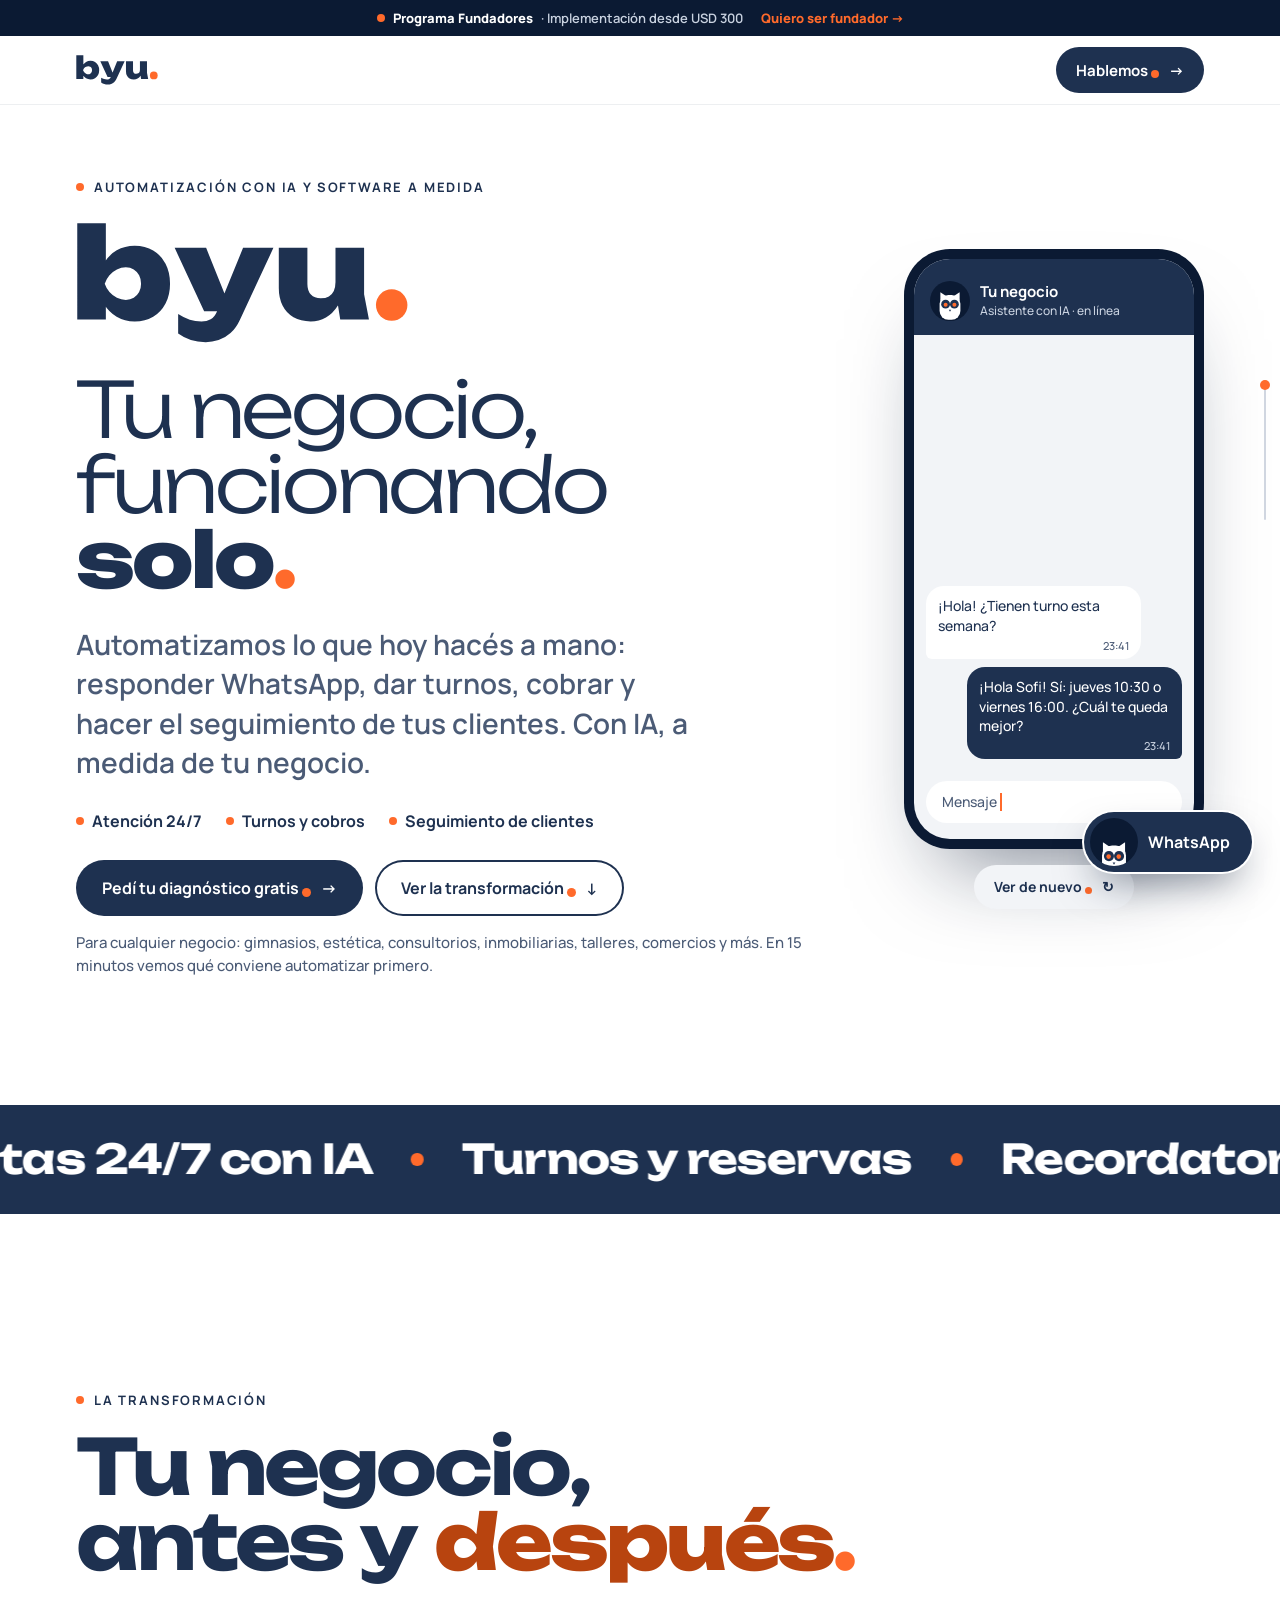
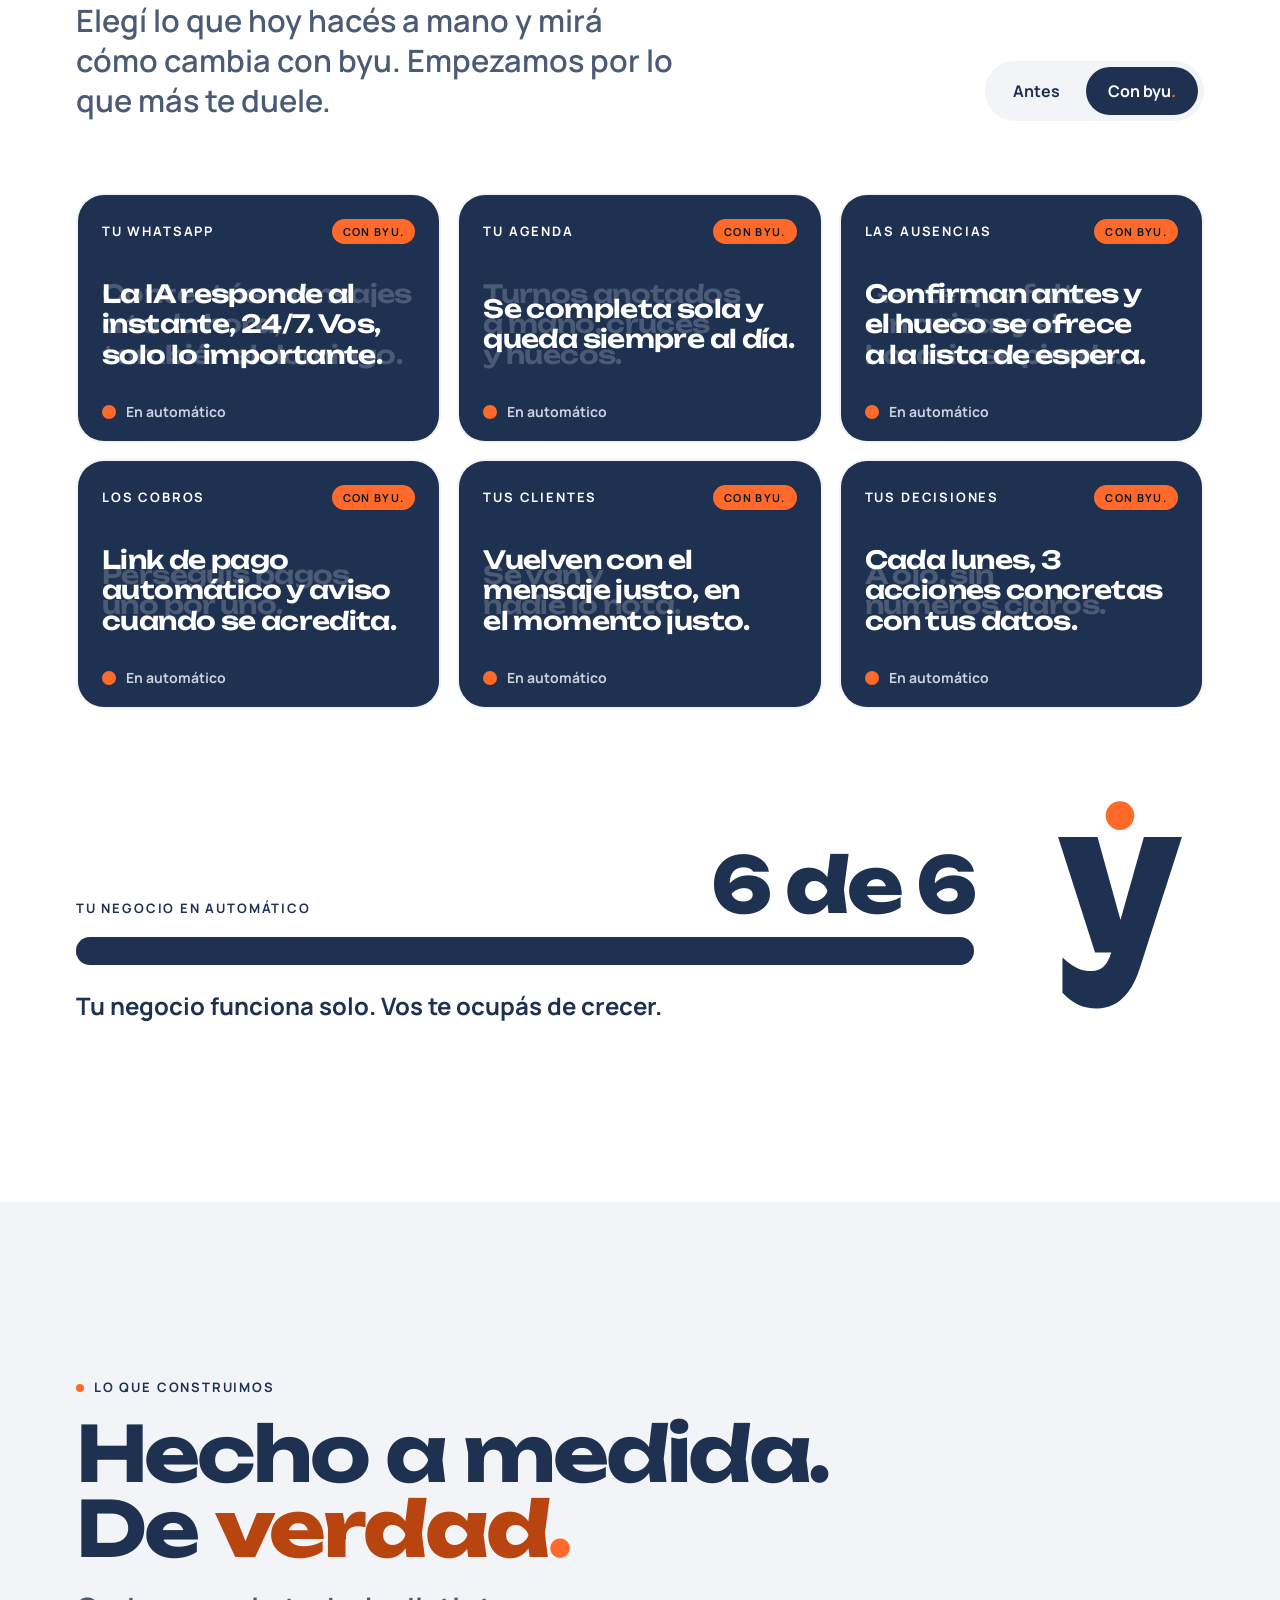
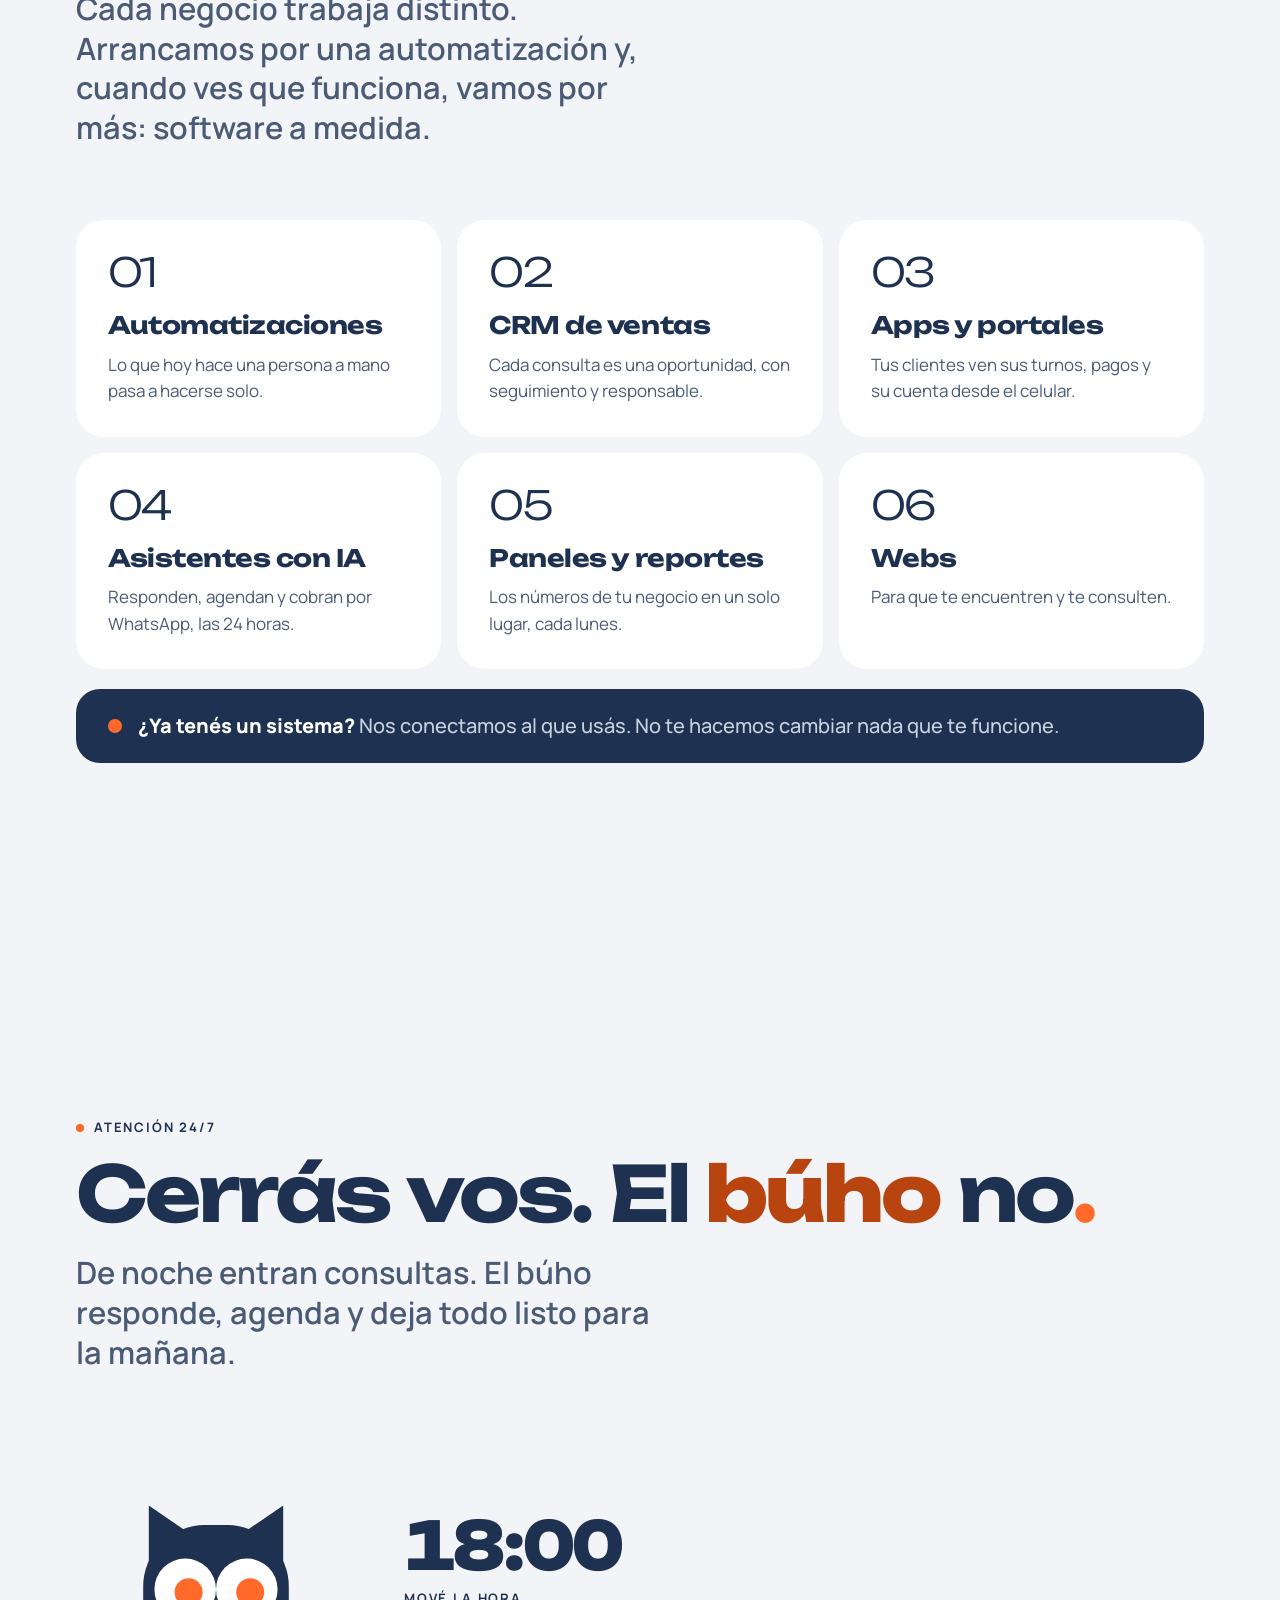
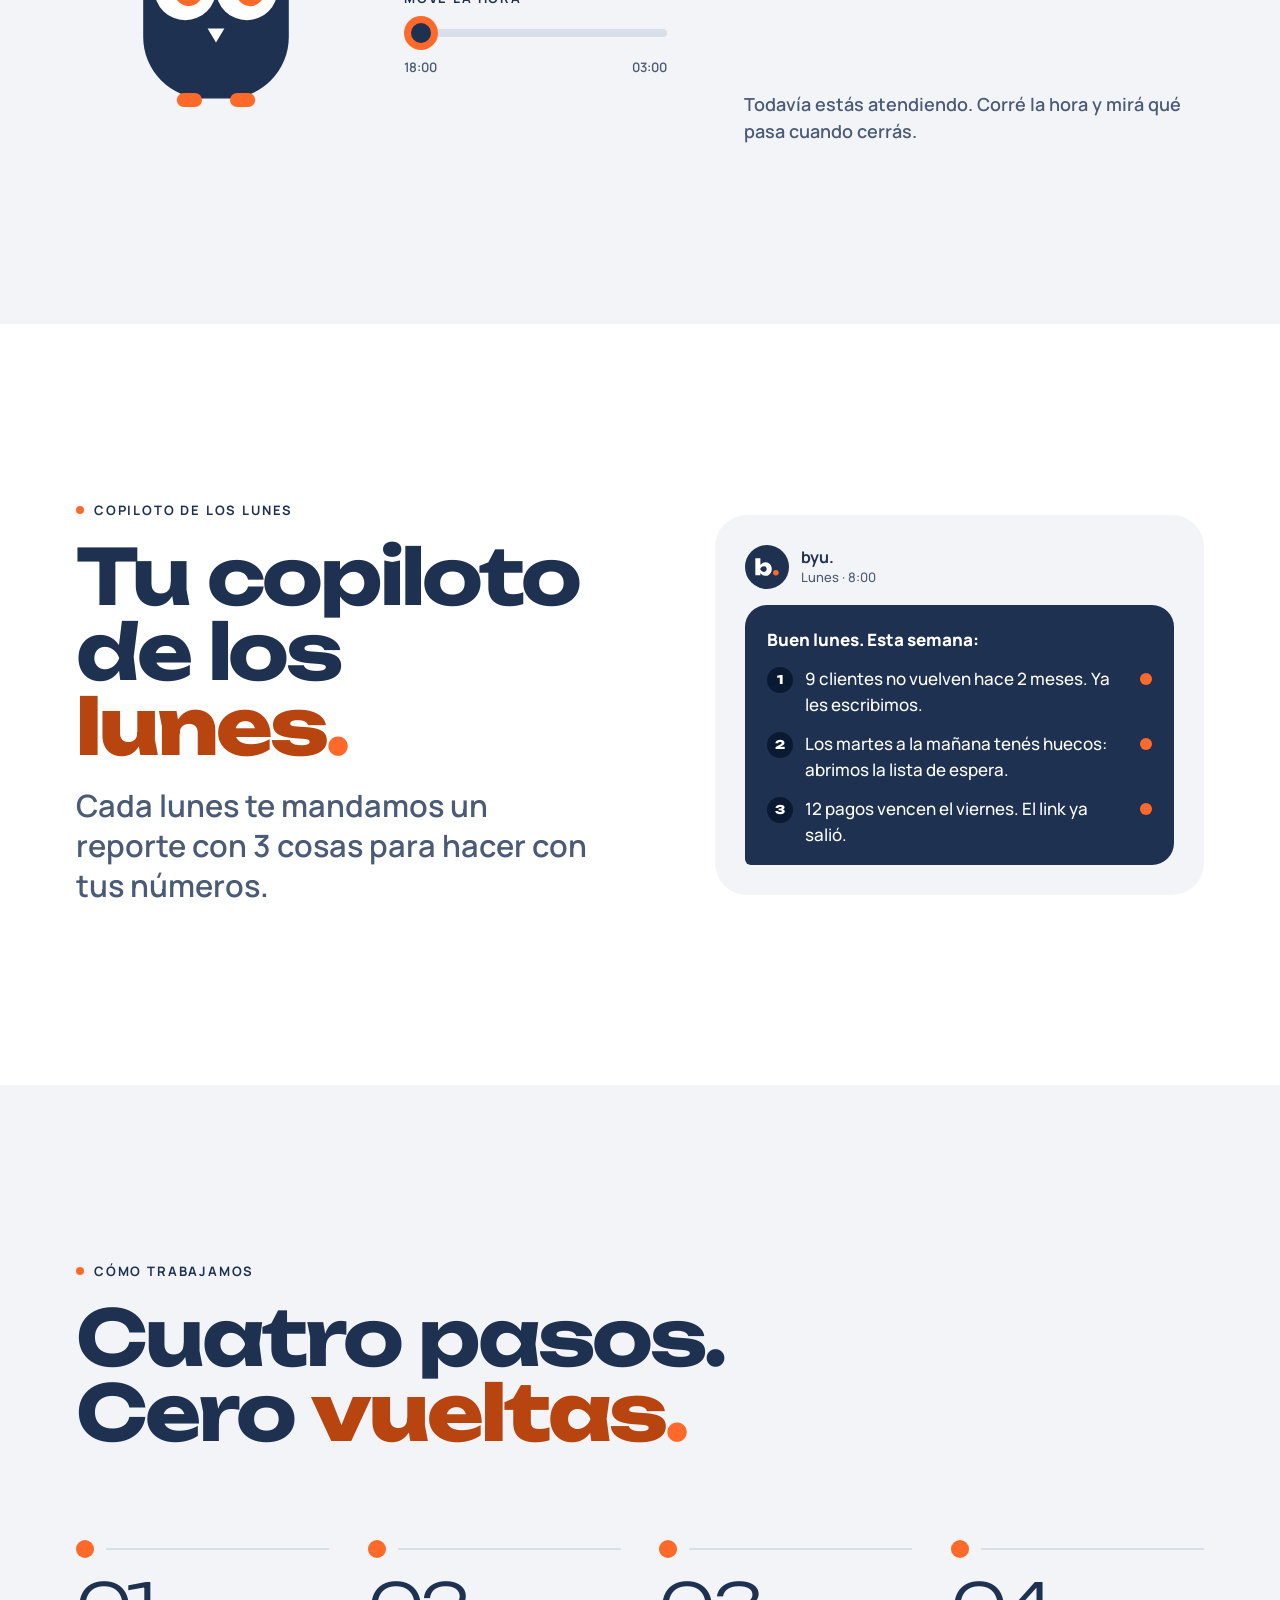
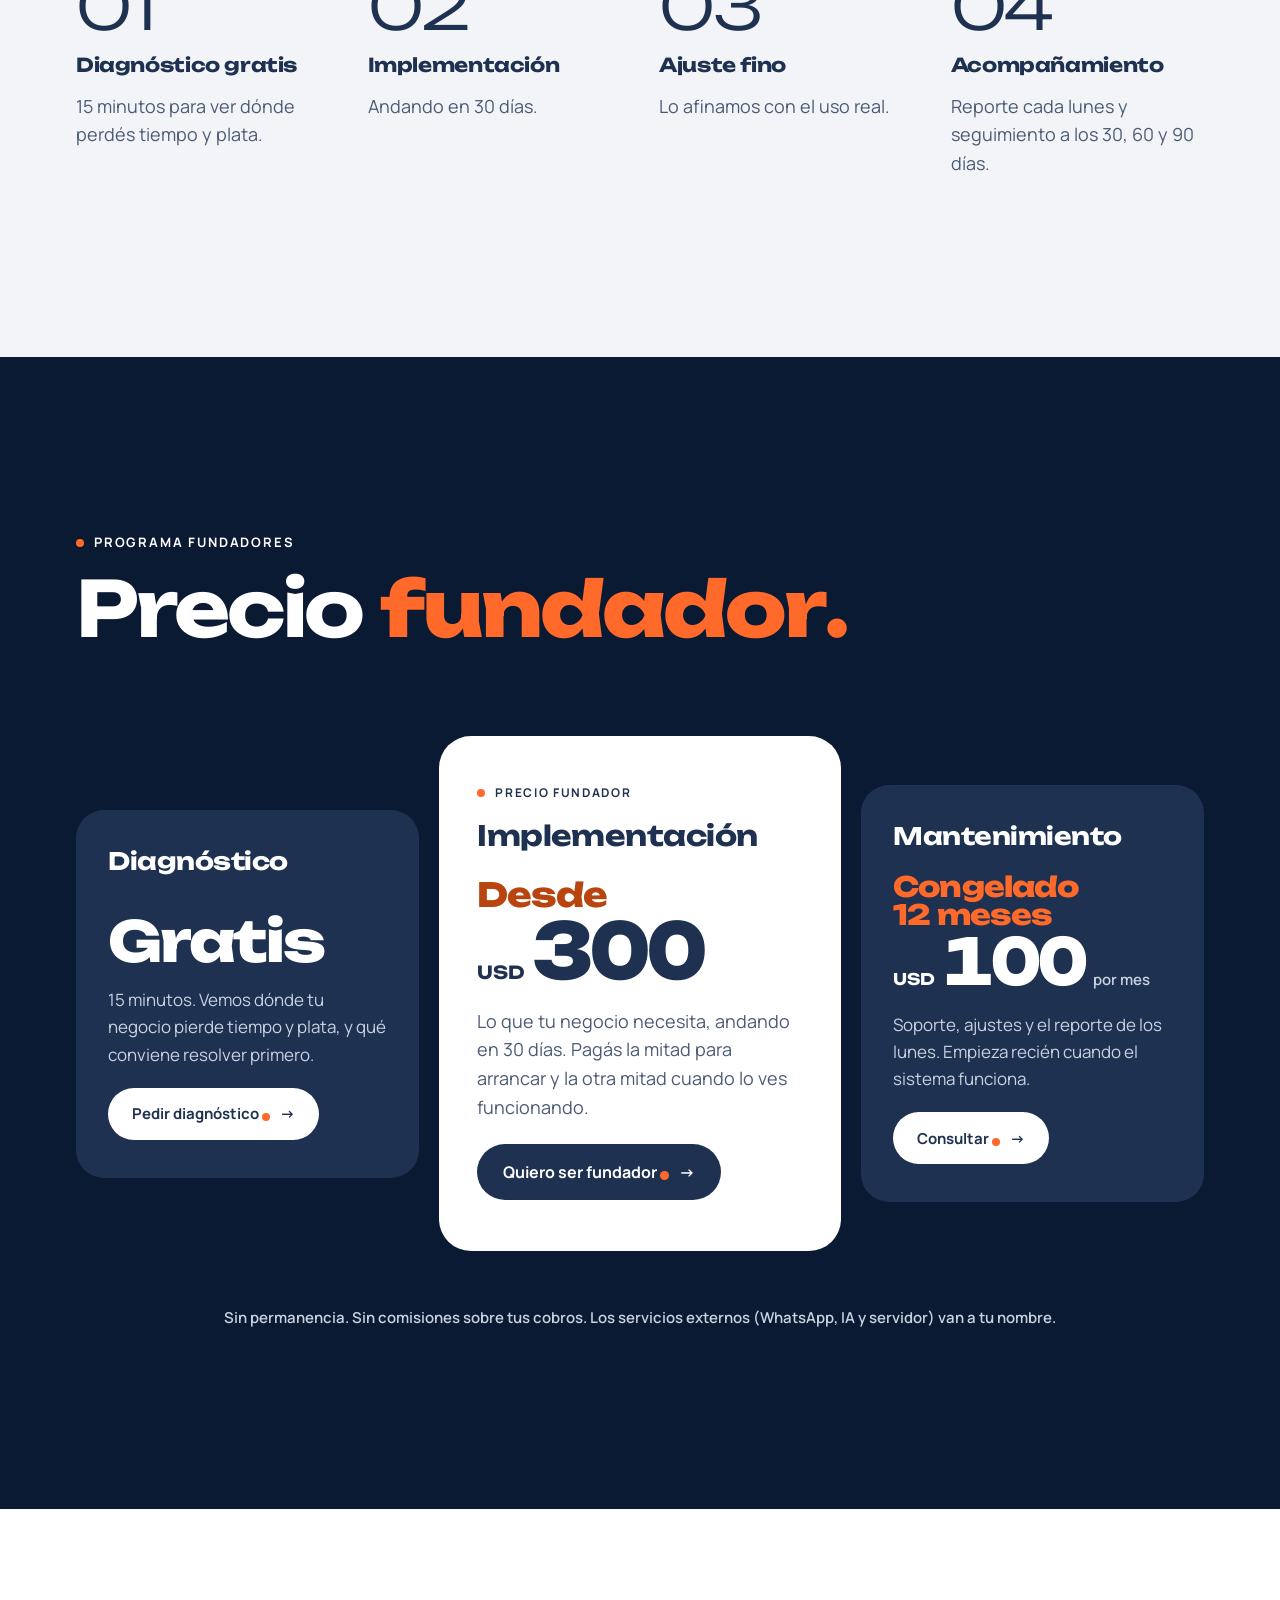
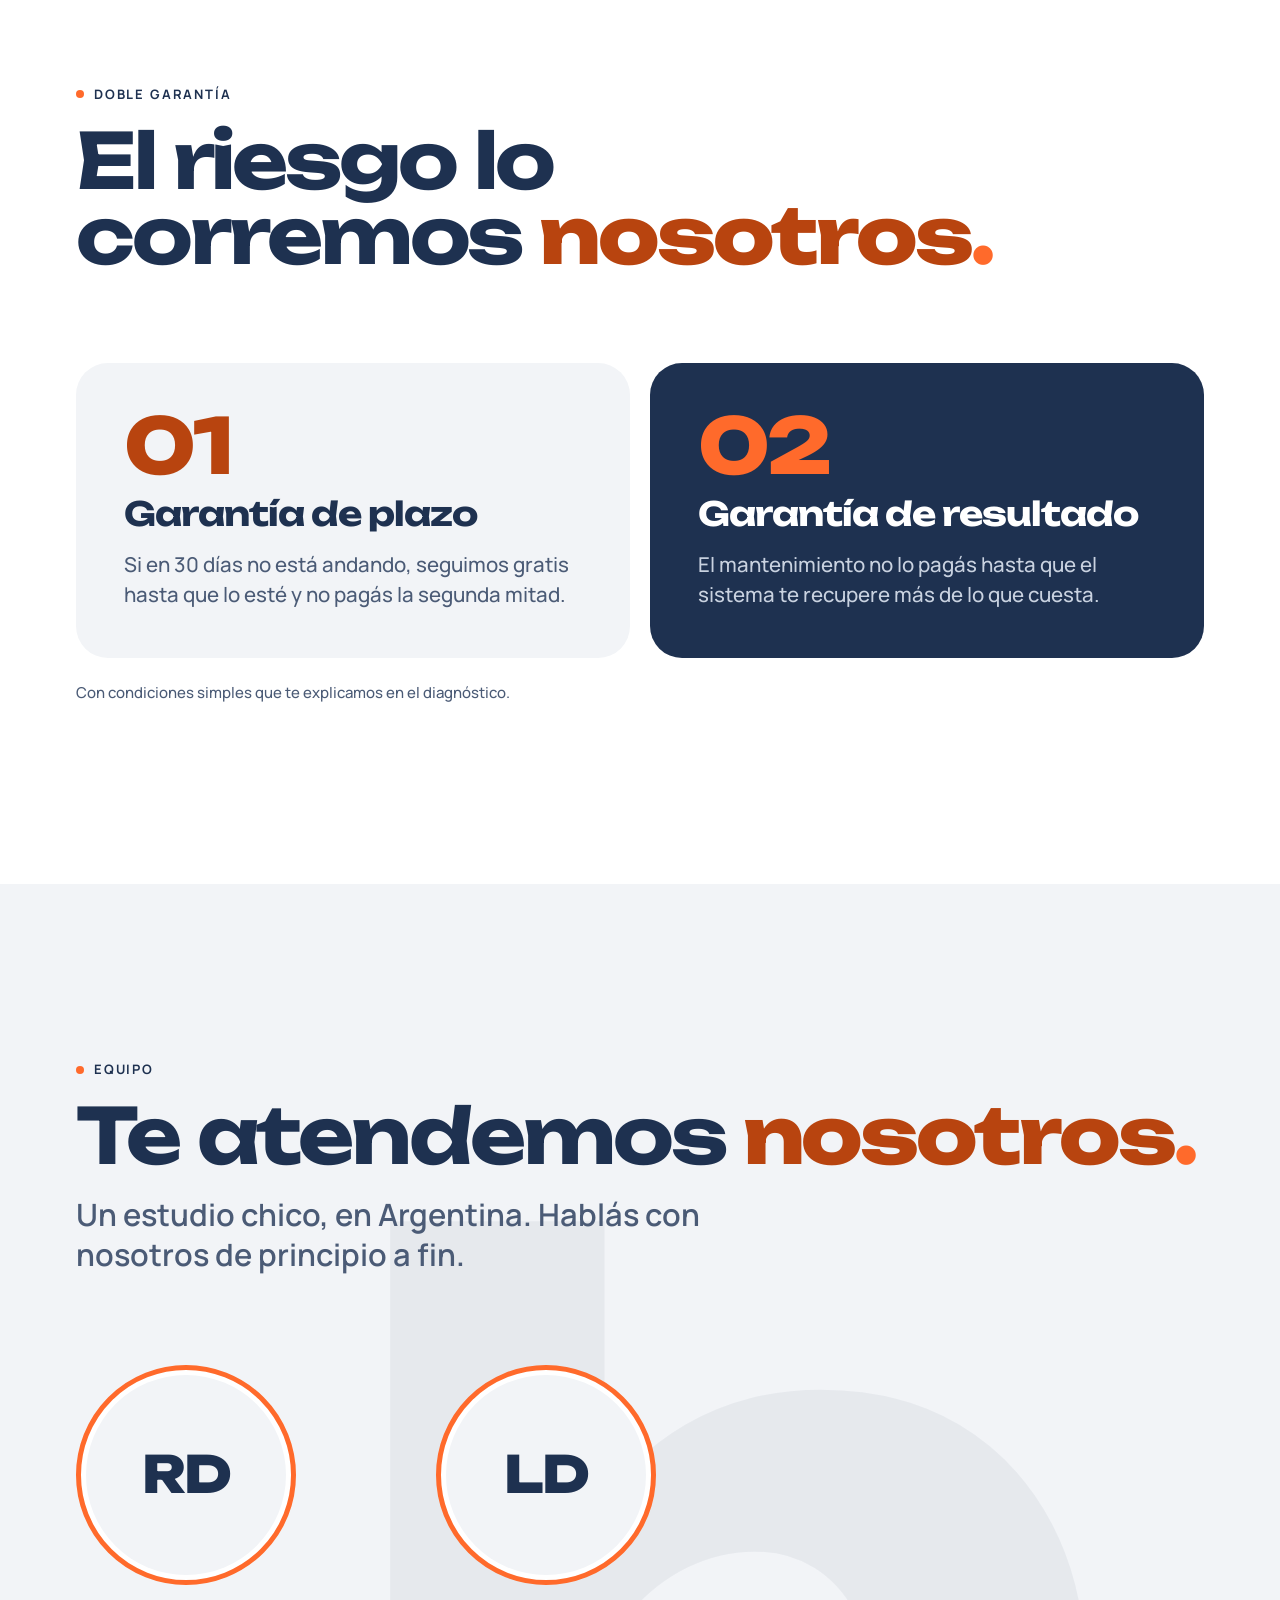
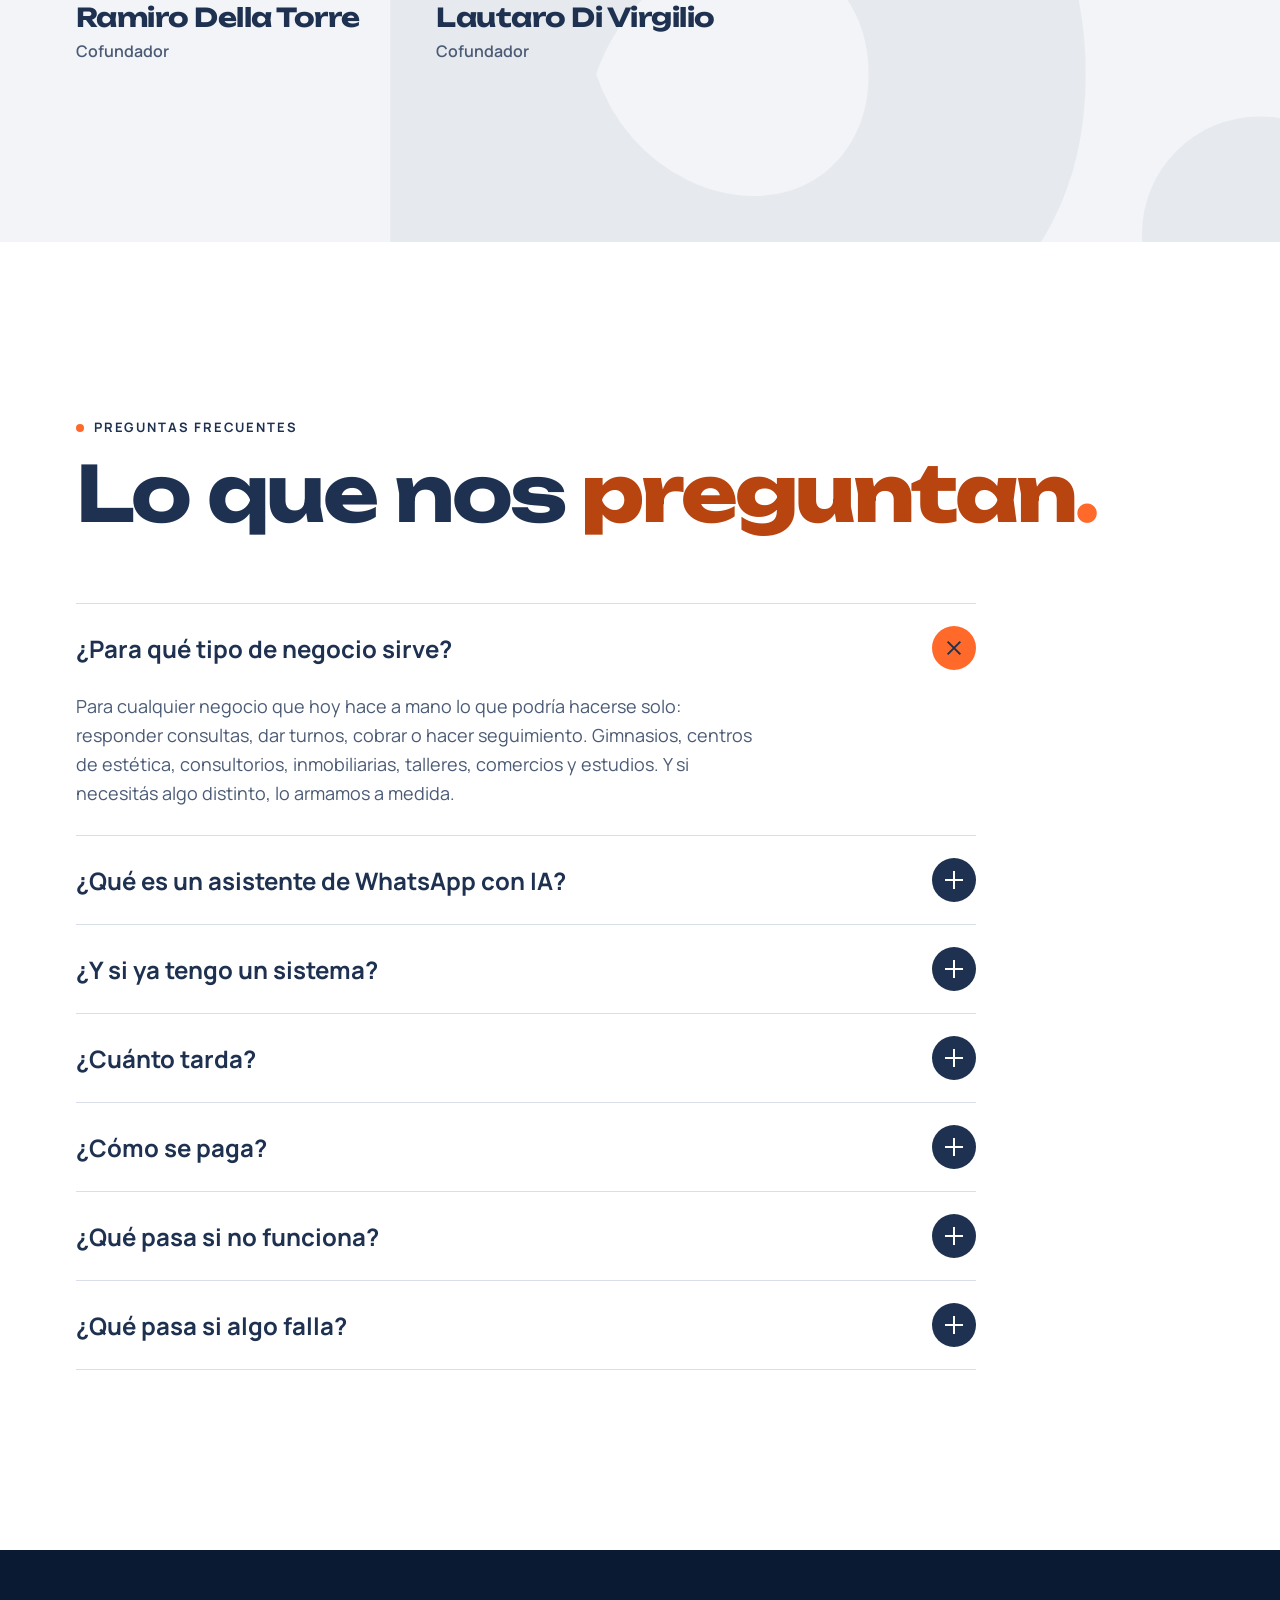
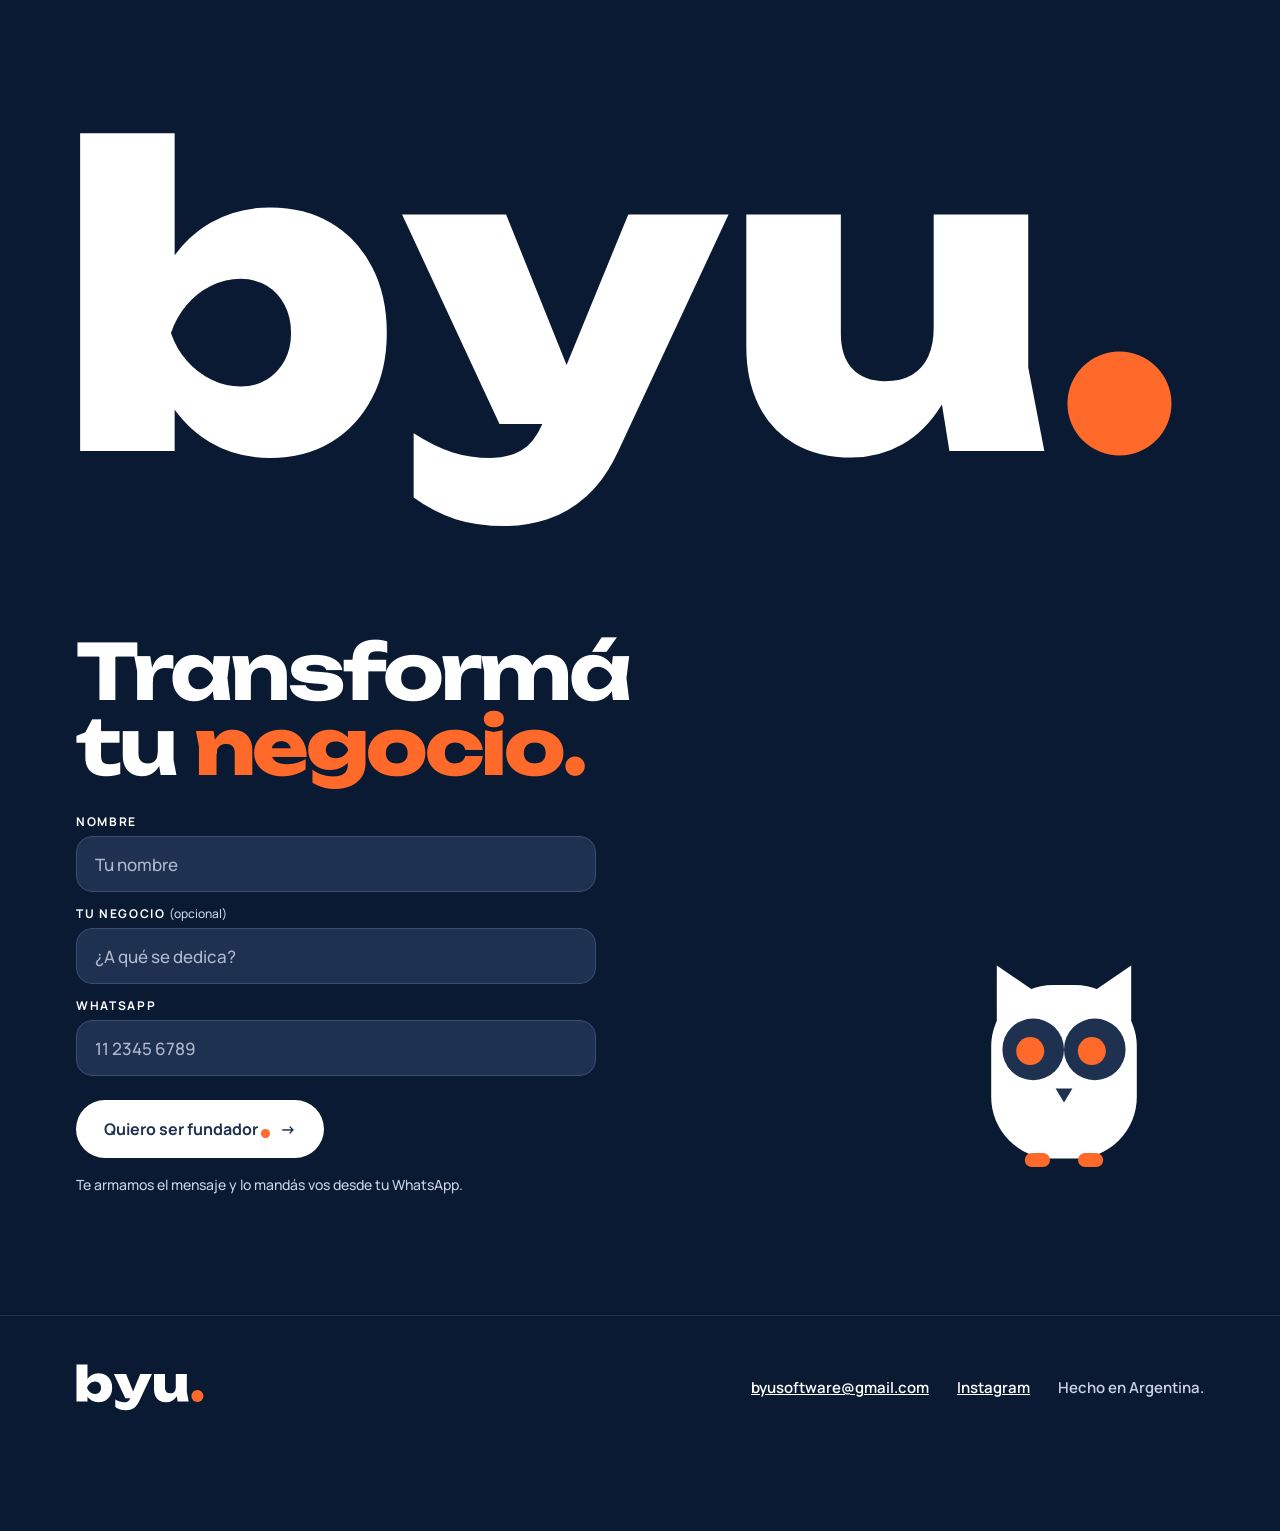
==== commit 2a8ea671: "Posicionamiento por problema: automatización con IA para cualquier negocio Vuelve al texto general (" ====
--- a/index.html
+++ b/index.html
@@ -3,8 +3,8 @@
 <head>
 <meta charset="utf-8">
 <meta name="viewport" content="width=device-width, initial-scale=1, viewport-fit=cover">
-<title>Recuperá las cuotas atrasadas de tu gimnasio por WhatsApp | byu.</title>
-<meta name="description" content="Recuperamos las cuotas atrasadas y los socios que dejaron de venir, por WhatsApp, en 30 días. Para gimnasios y estudios boutique. Se suma al sistema que ya usás.">
+<title>Automatización con IA y software a medida para tu negocio | byu.</title>
+<meta name="description" content="Automatizamos lo que hoy hacés a mano: responder WhatsApp, dar turnos, cobrar y hacer el seguimiento de tus clientes. Con IA, a medida de tu negocio. Andando en 30 días. Argentina.">
 <meta name="robots" content="index, follow, max-image-preview:large">
 <link rel="canonical" href="https://byusoftware.com/">
 <meta name="theme-color" content="#1E3150">
@@ -12,25 +12,25 @@
 <meta property="og:locale" content="es_AR">
 <meta property="og:site_name" content="byu.">
 <meta property="og:url" content="https://byusoftware.com/">
-<meta property="og:title" content="byu. · Cuotas cobradas y socios que vuelven">
-<meta property="og:description" content="Recuperamos las cuotas atrasadas y los socios que dejaron de venir, por WhatsApp, en 30 días.">
+<meta property="og:title" content="byu. · Tu negocio, funcionando solo">
+<meta property="og:description" content="Automatizamos con IA lo que hoy hacés a mano: WhatsApp, turnos, cobros y seguimiento de clientes. Para cualquier negocio.">
 <meta property="og:image" content="https://byusoftware.com/assets/og-byu.png">
 <meta property="og:image:width" content="1200">
 <meta property="og:image:height" content="630">
 <meta property="og:image:alt" content="byu. Tu negocio, funcionando solo">
 <meta name="twitter:card" content="summary_large_image">
-<meta name="twitter:title" content="byu. · Cuotas cobradas y socios que vuelven">
-<meta name="twitter:description" content="Recuperamos las cuotas atrasadas y los socios que dejaron de venir, por WhatsApp, en 30 días.">
+<meta name="twitter:title" content="byu. · Tu negocio, funcionando solo">
+<meta name="twitter:description" content="Automatizamos con IA lo que hoy hacés a mano: WhatsApp, turnos, cobros y seguimiento de clientes. Para cualquier negocio.">
 <meta name="twitter:image" content="https://byusoftware.com/assets/og-byu.png">
 <link rel="icon" type="image/svg+xml" href="assets/favicon.svg">
 <link rel="icon" type="image/png" sizes="32x32" href="assets/favicon-32.png">
 <link rel="apple-touch-icon" href="assets/apple-touch-icon.png">
 <link rel="manifest" href="site.webmanifest">
-<script type="application/ld+json">[{"@context": "https://schema.org", "@type": "ProfessionalService", "@id": "https://byusoftware.com/#byu", "name": "byu.", "url": "https://byusoftware.com/", "logo": "https://byusoftware.com/assets/icon-512.png", "image": "https://byusoftware.com/assets/og-byu.png", "email": "byusoftware@gmail.com", "description": "Recuperamos las cuotas atrasadas y los socios que dejaron de venir de gimnasios y estudios boutique, por WhatsApp, en 30 días: recordatorio de cuota con link de Mercado Pago, seguimiento de deudas y reactivación de socios inactivos.", "areaServed": {"@type": "Country", "name": "Argentina"}, "address": {"@type": "PostalAddress", "addressCountry": "AR"}, "founder": [{"@type": "Person", "name": "Ramiro Della Torre"}, {"@type": "Person", "name": "Lautaro Di Virgilio"}], "knowsAbout": ["Cobro de cuotas de gimnasio", "Recordatorios de pago por WhatsApp", "Cobros con Mercado Pago", "Reactivación de socios", "Morosidad en gimnasios"], "hasOfferCatalog": {"@type": "OfferCatalog", "name": "Cobro + reactivación por WhatsApp", "itemListElement": [{"@type": "Offer", "name": "Diagnóstico", "price": "0", "priceCurrency": "USD", "itemOffered": {"@type": "Service", "name": "Diagnóstico gratis de 15 minutos: cuánta plata podés recuperar"}}, {"@type": "Offer", "name": "Implementación · precio fundador", "priceCurrency": "USD", "priceSpecification": {"@type": "PriceSpecification", "minPrice": "300", "priceCurrency": "USD"}, "itemOffered": {"@type": "Service", "name": "Cobro de cuotas y reactivación de socios por WhatsApp, andando en 30 días"}}, {"@type": "Offer", "name": "Mantenimiento", "priceCurrency": "USD", "priceSpecification": {"@type": "UnitPriceSpecification", "price": "100", "priceCurrency": "USD", "unitText": "MONTH"}, "itemOffered": {"@type": "Service", "name": "Mantenimiento mensual y reporte de plata recuperada"}}]}}, {"@context": "https://schema.org", "@type": "WebSite", "name": "byu.", "url": "https://byusoftware.com/", "inLanguage": "es-AR", "publisher": {"@id": "https://byusoftware.com/#byu"}}, {"@context": "https://schema.org", "@type": "FAQPage", "mainEntity": [{"@type": "Question", "name": "¿Para qué gimnasios sirve?", "acceptedAnswer": {"@type": "Answer", "text": "Para gimnasios, boxes y estudios (funcional, crossfit, pilates) que cobran cuota mensual y tienen socios que se atrasan o dejan de venir. Con una sede o con varias."}}, {"@type": "Question", "name": "¿Cómo funciona?", "acceptedAnswer": {"@type": "Answer", "text": "Cuando vence la cuota, cada socio recibe por WhatsApp un recordatorio con su link de Mercado Pago. Si no paga, le llega un seguimiento. Cuando paga, queda registrado. Y si alguien deja de venir, le llega un mensaje para que vuelva. Todo desde el WhatsApp de tu gimnasio."}}, {"@type": "Question", "name": "¿Cómo sabe quién dejó de venir?", "acceptedAnswer": {"@type": "Answer", "text": "Con los datos de asistencia de tu sistema o del molinete. Si no tenés, armamos un check-in simple por WhatsApp con un QR en la recepción."}}, {"@type": "Question", "name": "¿Mis socios se van a molestar?", "acceptedAnswer": {"@type": "Answer", "text": "No. Son mensajes cortos, con tu tono y solo a quien corresponde. Vos aprobás cada texto antes de arrancar."}}, {"@type": "Question", "name": "¿Y si ya tengo un sistema?", "acceptedAnswer": {"@type": "Answer", "text": "No tenés que cambiarlo. Nos conectamos al que usás, o a tu planilla, y le sumamos el cobro y la reactivación por WhatsApp."}}, {"@type": "Question", "name": "¿La plata pasa por ustedes?", "acceptedAnswer": {"@type": "Answer", "text": "Nunca. Los pagos van directo a tu cuenta de Mercado Pago."}}, {"@type": "Question", "name": "¿Cuánto tarda?", "acceptedAnswer": {"@type": "Answer", "text": "En 30 días está andando. Después lo afinamos con el uso real."}}, {"@type": "Question", "name": "¿Cómo se paga?", "acceptedAnswer": {"@type": "Answer", "text": "La implementación, mitad para arrancar y mitad cuando lo ves andando. El mantenimiento empieza recién cuando el sistema funciona. Los servicios externos (WhatsApp y servidor) van a tu nombre. Sin permanencia y sin comisiones sobre tus cobros."}}, {"@type": "Question", "name": "¿Qué pasa si no funciona?", "acceptedAnswer": {"@type": "Answer", "text": "Tenés doble garantía. Si en 30 días no está andando, seguimos gratis hasta que lo esté. Y el mantenimiento no lo pagás hasta que el sistema te recupere más de lo que cuesta."}}]}]</script>
+<script type="application/ld+json">[{"@context": "https://schema.org", "@type": "ProfessionalService", "@id": "https://byusoftware.com/#byu", "name": "byu.", "url": "https://byusoftware.com/", "logo": "https://byusoftware.com/assets/icon-512.png", "image": "https://byusoftware.com/assets/og-byu.png", "email": "byusoftware@gmail.com", "description": "Software a medida y automatización con inteligencia artificial para cualquier negocio: asistente de WhatsApp 24/7, CRM, apps, turnos, recordatorios y cobros automáticos.", "areaServed": {"@type": "Country", "name": "Argentina"}, "address": {"@type": "PostalAddress", "addressCountry": "AR"}, "founder": [{"@type": "Person", "name": "Ramiro Della Torre"}, {"@type": "Person", "name": "Lautaro Di Virgilio"}], "knowsAbout": ["Software a medida", "Automatización con IA", "CRM de ventas", "Chatbot de WhatsApp", "Agenda de turnos online", "Recordatorios automáticos", "Cobros automáticos con Mercado Pago"], "hasOfferCatalog": {"@type": "OfferCatalog", "name": "Servicios de automatización", "itemListElement": [{"@type": "Offer", "name": "Diagnóstico", "price": "0", "priceCurrency": "USD", "itemOffered": {"@type": "Service", "name": "Diagnóstico gratis de 15 minutos"}}, {"@type": "Offer", "name": "Implementación · precio fundador", "priceCurrency": "USD", "priceSpecification": {"@type": "PriceSpecification", "minPrice": "300", "priceCurrency": "USD"}, "itemOffered": {"@type": "Service", "name": "Implementación a medida: WhatsApp con IA, automatizaciones, CRM o apps"}}, {"@type": "Offer", "name": "Mantenimiento", "priceCurrency": "USD", "priceSpecification": {"@type": "UnitPriceSpecification", "price": "100", "priceCurrency": "USD", "unitText": "MONTH"}, "itemOffered": {"@type": "Service", "name": "Mantenimiento mensual y reporte de los lunes"}}]}}, {"@context": "https://schema.org", "@type": "WebSite", "name": "byu.", "url": "https://byusoftware.com/", "inLanguage": "es-AR", "publisher": {"@id": "https://byusoftware.com/#byu"}}, {"@context": "https://schema.org", "@type": "FAQPage", "mainEntity": [{"@type": "Question", "name": "¿Para qué tipo de negocio sirve?", "acceptedAnswer": {"@type": "Answer", "text": "Para cualquier negocio que hoy hace a mano lo que podría hacerse solo: responder consultas, dar turnos, cobrar o hacer seguimiento. Gimnasios, centros de estética, consultorios, inmobiliarias, talleres, comercios y estudios. Y si necesitás algo distinto, lo armamos a medida."}}, {"@type": "Question", "name": "¿Qué es un asistente de WhatsApp con IA?", "acceptedAnswer": {"@type": "Answer", "text": "Es un asistente con inteligencia artificial que responde en tu WhatsApp con tu tono y tu información: precios, horarios y disponibilidad. Agenda, confirma y cobra. Si una conversación necesita a una persona, te la pasa."}}, {"@type": "Question", "name": "¿Y si ya tengo un sistema?", "acceptedAnswer": {"@type": "Answer", "text": "No tenés que cambiarlo. Nos conectamos al que usás y le sumamos lo que le falta. Si hoy anotás todo a mano, te armamos algo simple."}}, {"@type": "Question", "name": "¿Cuánto tarda?", "acceptedAnswer": {"@type": "Answer", "text": "En 30 días está andando. Después lo afinamos con el uso real y te acompañamos a los 30, 60 y 90 días."}}, {"@type": "Question", "name": "¿Cómo se paga?", "acceptedAnswer": {"@type": "Answer", "text": "La implementación, mitad para arrancar y mitad cuando lo ves andando. El mantenimiento empieza recién cuando el sistema funciona. Los servicios externos (WhatsApp, IA y servidor) van a tu nombre. Sin permanencia y sin comisiones sobre tus cobros."}}, {"@type": "Question", "name": "¿Qué pasa si no funciona?", "acceptedAnswer": {"@type": "Answer", "text": "Tenés doble garantía. Si en 30 días no está andando, seguimos gratis hasta que lo esté. Y el mantenimiento no lo pagás hasta que el sistema te recupere más de lo que cuesta."}}, {"@type": "Question", "name": "¿Qué pasa si algo falla?", "acceptedAnswer": {"@type": "Answer", "text": "Lo vemos nosotros. Si algo se traba, los mensajes pasan a tu equipo y lo arreglamos sin que tengas que tocar nada."}}]}]</script>
 <link rel="preconnect" href="https://fonts.googleapis.com">
 <link rel="preconnect" href="https://fonts.gstatic.com" crossorigin>
 <link href="https://fonts.googleapis.com/css2?family=Manrope:wght@400;500;600;700;800&family=Unbounded:wght@300;600;700;800&display=swap" rel="stylesheet">
-<link rel="stylesheet" href="styles.css?v=9">
+<link rel="stylesheet" href="styles.css?v=10">
 <script>
 /* Loader solo en la primera visita (y nunca con "reducir movimiento") */
 try { if (!matchMedia('(prefers-reduced-motion: reduce)').matches && localStorage.getItem('byu_visto') !== '1') document.documentElement.classList.add('show-loader'); } catch (e) {}
@@ -52,23 +52,23 @@
 <section class="hero" id="top">
   <div class="wrap">
     <div class="hero-copy">
-      <p class="eyebrow hero-kicker">Para gimnasios y estudios boutique</p>
+      <p class="eyebrow hero-kicker">Automatización con IA y software a medida</p>
       <svg class="hero-logo" data-hero-logo role="img" aria-label="byu." viewBox="70 70 2665 975"><g transform="translate(28 850)"><path data-l fill="#1E3150" d="M52 -770H281V-417L253 -359V-202L281 -149V0H52ZM211 -286Q223 -379 263.5 -447.5Q304 -516 368.0 -553.0Q432 -590 512 -590Q597 -590 660.0 -552.5Q723 -515 759.0 -446.5Q795 -378 795 -286Q795 -196 759.0 -127.5Q723 -59 660.0 -21.0Q597 17 512 17Q431 17 367.5 -20.5Q304 -58 264.0 -126.5Q224 -195 211 -286ZM563 -286Q563 -324 547.5 -353.5Q532 -383 504.5 -400.0Q477 -417 441 -417Q404 -417 369.5 -400.0Q335 -383 310.0 -353.5Q285 -324 272 -286Q285 -248 310.0 -219.0Q335 -190 369.5 -173.0Q404 -156 441 -156Q477 -156 504.5 -173.0Q532 -190 547.5 -219.0Q563 -248 563 -286Z"/><path data-l fill="#1E3150" d="M1081 182Q1013 182 961.5 165.5Q910 149 860 113V-43Q910 -11 953.0 3.0Q996 17 1047 17Q1089 17 1120.5 -1.0Q1152 -19 1173 -68L1380 -573H1623L1355 2Q1324 69 1279.5 109.0Q1235 149 1184.0 165.5Q1133 182 1081 182ZM1068 -65 832 -573H1084L1288 -65Z"/><path data-l fill="#1E3150" d="M1921 16Q1841 16 1783.5 -17.0Q1726 -50 1696.0 -110.5Q1666 -171 1666 -251V-573H1895V-284Q1895 -229 1923.0 -199.0Q1951 -169 2002 -169Q2041 -169 2067.0 -184.0Q2093 -199 2106.5 -228.0Q2120 -257 2120 -299L2189 -263Q2177 -172 2138.0 -109.5Q2099 -47 2043.5 -15.5Q1988 16 1921 16ZM2158 0 2120 -237V-573H2349V-202L2388 0Z"/><circle data-ldot style="transform-box:fill-box;transform-origin:50% 100%" cx="2570" cy="-115" r="126" fill="#FF6A2B"/></g></svg>
-      <h1 class="title title--hero" data-reveal data-hero-title>Tu gimnasio, cobrando <em>solo</em></h1>
-      <p class="hero-bajada">Recuperamos las cuotas atrasadas y los socios que dejaron de venir, por WhatsApp, en 30 días. Se suma al sistema que ya usás.</p>
-      <ul class="hero-points"><li>Cuotas atrasadas</li><li>Socios que no vienen</li><li>Andando en 30 días</li></ul>
+      <h1 class="title title--hero" data-reveal data-hero-title>Tu negocio, funcionando <em>solo</em></h1>
+      <p class="hero-bajada">Automatizamos lo que hoy hacés a mano: responder WhatsApp, dar turnos, cobrar y hacer el seguimiento de tus clientes. Con IA, a medida de tu negocio.</p>
+      <ul class="hero-points"><li>Atención 24/7</li><li>Turnos y cobros</li><li>Seguimiento de clientes</li></ul>
       <div class="btn-row">
-        <a class="btn " data-btn href="#contacto" data-wa data-msg="Hola byu., quiero saber cuánta plata puede recuperar mi gimnasio." target="_blank" rel="noopener"><span class="lbl">Pedí tu diagnóstico gratis</span><span class="bdot"></span><span class="barrow" aria-hidden="true">→</span></a>
-        <a class="btn btn--ghost" data-btn href="#transformacion"><span class="lbl">Ver cómo funciona</span><span class="bdot"></span><span class="barrow" aria-hidden="true">↓</span></a>
-      </div>
-      <p class="hero-note">Diagnóstico de 15 minutos: calculamos cuánta plata podés recuperar.</p>
+        <a class="btn " data-btn href="#contacto" data-wa data-msg="Hola byu., quiero pedir el diagnóstico gratis." target="_blank" rel="noopener"><span class="lbl">Pedí tu diagnóstico gratis</span><span class="bdot"></span><span class="barrow" aria-hidden="true">→</span></a>
+        <a class="btn btn--ghost" data-btn href="#transformacion"><span class="lbl">Ver la transformación</span><span class="bdot"></span><span class="barrow" aria-hidden="true">↓</span></a>
+      </div>
+      <p class="hero-note">Para cualquier negocio: gimnasios, estética, consultorios, inmobiliarias, talleres, comercios y más. En 15 minutos vemos qué conviene automatizar primero.</p>
     </div>
     <div class="hero-phone">
-      <div class="phone" role="img" data-chat-aria aria-label="Demo de WhatsApp: un socio que dejó de venir vuelve y paga la cuota">
+      <div class="phone" role="img" data-chat-aria aria-label="Demo de chat de WhatsApp">
         <div class="phone-screen">
           <div class="phone-top">
             <span class="phone-av"><svg data-owl aria-hidden="true" viewBox="0 0 200 200"><g data-head style="transform-box:fill-box;transform-origin:50% 90%"><polygon data-ear="l" points="52,36 52,78 84,58" fill="#FFFFFF" style="transform-box:fill-box;transform-origin:50% 100%"/><polygon data-ear="r" points="148,36 148,78 116,58" fill="#FFFFFF" style="transform-box:fill-box;transform-origin:50% 100%"/><rect x="48" y="50" width="104" height="124" rx="44" fill="#FFFFFF"/><g class="eyes"><g data-eye style="transform-box:fill-box;transform-origin:center"><circle cx="78" cy="96" r="22" fill="#1E3150"/><g data-pupil><circle cx="82" cy="98" r="10" fill="#FF6A2B"/></g></g></g><g class="eyes"><g data-eye style="transform-box:fill-box;transform-origin:center"><circle cx="122" cy="96" r="22" fill="#1E3150"/><g data-pupil><circle cx="126" cy="98" r="10" fill="#FF6A2B"/></g></g></g><polygon points="94,124 106,124 100,134" fill="#1E3150"/></g></svg></span>
-            <span class="phone-who"><span class="phone-name">Tu gimnasio</span><span class="phone-status">en línea</span></span>
+            <span class="phone-who"><span class="phone-name">Tu negocio</span><span class="phone-status">Asistente con IA · en línea</span></span>
           </div>
           <div class="chat" data-chat aria-hidden="true"></div>
           <div class="phone-input"><div>Mensaje<span class="caret" data-caret></span></div></div>
@@ -79,35 +79,35 @@
   </div>
 </section>
 
-<section class="ticker-sec" aria-label="Lo que hacemos">
-  <div class="ticker" data-ticker aria-hidden="true"><span class="tk">Recordatorio de cuota</span><span class="tk">Link de Mercado Pago</span><span class="tk">Pago registrado solo</span><span class="tk">Seguimiento a quien debe</span><span class="tk">Mensaje a quien dejó de venir</span><span class="tk">Reporte de plata recuperada</span><span class="tk">Recordatorio de cuota</span><span class="tk">Link de Mercado Pago</span><span class="tk">Pago registrado solo</span><span class="tk">Seguimiento a quien debe</span><span class="tk">Mensaje a quien dejó de venir</span><span class="tk">Reporte de plata recuperada</span></div>
-  <p class="sr-only">Recordatorio de cuota, Link de Mercado Pago, Pago registrado solo, Seguimiento a quien debe, Mensaje a quien dejó de venir, Reporte de plata recuperada</p>
+<section class="ticker-sec" aria-label="Lo que automatizamos">
+  <div class="ticker" data-ticker aria-hidden="true"><span class="tk">Respuestas 24/7 con IA</span><span class="tk">Turnos y reservas</span><span class="tk">Recordatorios automáticos</span><span class="tk">Lista de espera</span><span class="tk">Cobros con Mercado Pago</span><span class="tk">Reactivación de clientes</span><span class="tk">Reporte de los lunes</span><span class="tk">Respuestas 24/7 con IA</span><span class="tk">Turnos y reservas</span><span class="tk">Recordatorios automáticos</span><span class="tk">Lista de espera</span><span class="tk">Cobros con Mercado Pago</span><span class="tk">Reactivación de clientes</span><span class="tk">Reporte de los lunes</span></div>
+  <p class="sr-only">Respuestas 24/7 con IA, Turnos y reservas, Recordatorios automáticos, Lista de espera, Cobros con Mercado Pago, Reactivación de clientes, Reporte de los lunes</p>
 </section>
 
 <section class="sec bg-white" id="transformacion" data-trans>
   <div class="wrap">
     <div class="head">
       <div class="eyebrow">La transformación</div>
-      <h2 class="title" data-reveal data-first>Tu gimnasio, antes y <em>después</em></h2>
+      <h2 class="title" data-reveal data-first>Tu negocio, antes y <em>después</em></h2>
       <div class="head-row">
-        <p class="sub">Tocá cada tarjeta y mirá cómo cambia el cobro con byu.</p>
-        <div class="tswitch" role="group" aria-label="Ver tu gimnasio">
+        <p class="sub">Elegí lo que hoy hacés a mano y mirá cómo cambia con byu. Empezamos por lo que más te duele.</p>
+        <div class="tswitch" role="group" aria-label="Ver tu negocio">
           <button type="button" data-tmode="antes" aria-pressed="true">Antes</button>
           <button type="button" data-tmode="despues" aria-pressed="false">Con byu<span class="tdot">.</span></button>
         </div>
       </div>
     </div>
-    <ul class="tgrid" data-tgrid><li><button type="button" class="tcard" data-tcard aria-pressed="false"><span class="tc-fill" aria-hidden="true"></span><span class="tc-head"><span class="tc-area">Las cuotas</span><span class="tc-tag tc-antes">Antes</span><span class="tc-tag tc-desp">Con byu.</span></span><span class="tc-body"><span class="tc-txt tc-antes">El día 10 reclamás a mano, socio por socio.</span><span class="tc-txt tc-desp">El día que vence, a cada uno le llega su link de pago.</span></span><span class="tc-foot"><span class="tc-dot" aria-hidden="true"></span><span class="tc-antes">Tocá para transformar</span><span class="tc-desp">En automático</span></span></button></li><li><button type="button" class="tcard" data-tcard aria-pressed="false"><span class="tc-fill" aria-hidden="true"></span><span class="tc-head"><span class="tc-area">Los atrasados</span><span class="tc-tag tc-antes">Antes</span><span class="tc-tag tc-desp">Con byu.</span></span><span class="tc-body"><span class="tc-txt tc-antes">Te da vergüenza volver a pedirle al mismo.</span><span class="tc-txt tc-desp">El seguimiento sale solo, con buen tono.</span></span><span class="tc-foot"><span class="tc-dot" aria-hidden="true"></span><span class="tc-antes">Tocá para transformar</span><span class="tc-desp">En automático</span></span></button></li><li><button type="button" class="tcard" data-tcard aria-pressed="false"><span class="tc-fill" aria-hidden="true"></span><span class="tc-head"><span class="tc-area">Los pagos</span><span class="tc-tag tc-antes">Antes</span><span class="tc-tag tc-desp">Con byu.</span></span><span class="tc-body"><span class="tc-txt tc-antes">Revisás transferencias y anotás quién pagó.</span><span class="tc-txt tc-desp">Cada pago queda registrado y te avisa.</span></span><span class="tc-foot"><span class="tc-dot" aria-hidden="true"></span><span class="tc-antes">Tocá para transformar</span><span class="tc-desp">En automático</span></span></button></li><li><button type="button" class="tcard" data-tcard aria-pressed="false"><span class="tc-fill" aria-hidden="true"></span><span class="tc-head"><span class="tc-area">Los que no vienen</span><span class="tc-tag tc-antes">Antes</span><span class="tc-tag tc-desp">Con byu.</span></span><span class="tc-body"><span class="tc-txt tc-antes">Te enterás cuando dejan de pagar.</span><span class="tc-txt tc-desp">A los 10 días sin venir, les llega un mensaje.</span></span><span class="tc-foot"><span class="tc-dot" aria-hidden="true"></span><span class="tc-antes">Tocá para transformar</span><span class="tc-desp">En automático</span></span></button></li><li><button type="button" class="tcard" data-tcard aria-pressed="false"><span class="tc-fill" aria-hidden="true"></span><span class="tc-head"><span class="tc-area">Las bajas</span><span class="tc-tag tc-antes">Antes</span><span class="tc-tag tc-desp">Con byu.</span></span><span class="tc-body"><span class="tc-txt tc-antes">Se fueron y nadie los llamó.</span><span class="tc-txt tc-desp">Les escribimos para que vuelvan.</span></span><span class="tc-foot"><span class="tc-dot" aria-hidden="true"></span><span class="tc-antes">Tocá para transformar</span><span class="tc-desp">En automático</span></span></button></li><li><button type="button" class="tcard" data-tcard aria-pressed="false"><span class="tc-fill" aria-hidden="true"></span><span class="tc-head"><span class="tc-area">Tus números</span><span class="tc-tag tc-antes">Antes</span><span class="tc-tag tc-desp">Con byu.</span></span><span class="tc-body"><span class="tc-txt tc-antes">No sabés cuánto se debe.</span><span class="tc-txt tc-desp">Cada lunes: cuánto cobraste y quién volvió.</span></span><span class="tc-foot"><span class="tc-dot" aria-hidden="true"></span><span class="tc-antes">Tocá para transformar</span><span class="tc-desp">En automático</span></span></button></li></ul>
+    <ul class="tgrid" data-tgrid><li><button type="button" class="tcard" data-tcard aria-pressed="false"><span class="tc-fill" aria-hidden="true"></span><span class="tc-head"><span class="tc-area">Tu WhatsApp</span><span class="tc-tag tc-antes">Antes</span><span class="tc-tag tc-desp">Con byu.</span></span><span class="tc-body"><span class="tc-txt tc-antes">Contestás mensajes a toda hora, también el domingo.</span><span class="tc-txt tc-desp">La IA responde al instante, 24/7. Vos, solo lo importante.</span></span><span class="tc-foot"><span class="tc-dot" aria-hidden="true"></span><span class="tc-antes">Tocá para transformar</span><span class="tc-desp">En automático</span></span></button></li><li><button type="button" class="tcard" data-tcard aria-pressed="false"><span class="tc-fill" aria-hidden="true"></span><span class="tc-head"><span class="tc-area">Tu agenda</span><span class="tc-tag tc-antes">Antes</span><span class="tc-tag tc-desp">Con byu.</span></span><span class="tc-body"><span class="tc-txt tc-antes">Turnos anotados a mano, cruces y huecos.</span><span class="tc-txt tc-desp">Se completa sola y queda siempre al día.</span></span><span class="tc-foot"><span class="tc-dot" aria-hidden="true"></span><span class="tc-antes">Tocá para transformar</span><span class="tc-desp">En automático</span></span></button></li><li><button type="button" class="tcard" data-tcard aria-pressed="false"><span class="tc-fill" aria-hidden="true"></span><span class="tc-head"><span class="tc-area">Las ausencias</span><span class="tc-tag tc-antes">Antes</span><span class="tc-tag tc-desp">Con byu.</span></span><span class="tc-body"><span class="tc-txt tc-antes">Gente que falta sin avisar y el horario se pierde.</span><span class="tc-txt tc-desp">Confirman antes y el hueco se ofrece a la lista de espera.</span></span><span class="tc-foot"><span class="tc-dot" aria-hidden="true"></span><span class="tc-antes">Tocá para transformar</span><span class="tc-desp">En automático</span></span></button></li><li><button type="button" class="tcard" data-tcard aria-pressed="false"><span class="tc-fill" aria-hidden="true"></span><span class="tc-head"><span class="tc-area">Los cobros</span><span class="tc-tag tc-antes">Antes</span><span class="tc-tag tc-desp">Con byu.</span></span><span class="tc-body"><span class="tc-txt tc-antes">Perseguís pagos uno por uno.</span><span class="tc-txt tc-desp">Link de pago automático y aviso cuando se acredita.</span></span><span class="tc-foot"><span class="tc-dot" aria-hidden="true"></span><span class="tc-antes">Tocá para transformar</span><span class="tc-desp">En automático</span></span></button></li><li><button type="button" class="tcard" data-tcard aria-pressed="false"><span class="tc-fill" aria-hidden="true"></span><span class="tc-head"><span class="tc-area">Tus clientes</span><span class="tc-tag tc-antes">Antes</span><span class="tc-tag tc-desp">Con byu.</span></span><span class="tc-body"><span class="tc-txt tc-antes">Se van y nadie lo nota.</span><span class="tc-txt tc-desp">Vuelven con el mensaje justo, en el momento justo.</span></span><span class="tc-foot"><span class="tc-dot" aria-hidden="true"></span><span class="tc-antes">Tocá para transformar</span><span class="tc-desp">En automático</span></span></button></li><li><button type="button" class="tcard" data-tcard aria-pressed="false"><span class="tc-fill" aria-hidden="true"></span><span class="tc-head"><span class="tc-area">Tus decisiones</span><span class="tc-tag tc-antes">Antes</span><span class="tc-tag tc-desp">Con byu.</span></span><span class="tc-body"><span class="tc-txt tc-antes">A ojo, sin números claros.</span><span class="tc-txt tc-desp">Cada lunes, 3 acciones concretas con tus datos.</span></span><span class="tc-foot"><span class="tc-dot" aria-hidden="true"></span><span class="tc-antes">Tocá para transformar</span><span class="tc-desp">En automático</span></span></button></li></ul>
     <div class="tmeter">
       <div class="tmeter-main">
-        <div class="tmeter-top"><span class="tmeter-label">Tu cobro en automático</span><span class="tmeter-val" data-tval>0 de 6</span></div>
+        <div class="tmeter-top"><span class="tmeter-label">Tu negocio en automático</span><span class="tmeter-val" data-tval>0 de 6</span></div>
         <div class="bar"><div class="bar-fill" data-bar-fill></div></div>
         <p class="verdict" data-verdict aria-live="polite">Así está hoy: todo depende de vos.</p>
       </div>
       <div class="y-col">
         <div class="confetti" data-confetti aria-hidden="true"></div>
         <div class="y-jump" data-yjump>
-          <svg viewBox="0 -70 200 270" role="img" aria-label="La Y de byu., que crece a medida que tu cobro pasa a automático"><g class="ypath" data-ypath><path transform="translate(36.9 52.0) scale(0.1748)" fill="#1E3150" d="M249 755Q181 755 129.5 738.5Q78 722 28 686V530Q78 562 121.0 576.0Q164 590 215 590Q257 590 288.5 572.0Q320 554 341 505L548 0H791L523 575Q492 642 447.5 682.0Q403 722 352.0 738.5Q301 755 249 755ZM236 508 0 0H252L456 508Z"/></g><g class="yheadpos" data-yheadpos><circle class="yhead" data-yhead cx="106" cy="28" r="16" fill="#FF6A2B"/></g></svg>
+          <svg viewBox="0 -70 200 270" role="img" aria-label="La Y de byu., que crece a medida que tu negocio pasa a automático"><g class="ypath" data-ypath><path transform="translate(36.9 52.0) scale(0.1748)" fill="#1E3150" d="M249 755Q181 755 129.5 738.5Q78 722 28 686V530Q78 562 121.0 576.0Q164 590 215 590Q257 590 288.5 572.0Q320 554 341 505L548 0H791L523 575Q492 642 447.5 682.0Q403 722 352.0 738.5Q301 755 249 755ZM236 508 0 0H252L456 508Z"/></g><g class="yheadpos" data-yheadpos><circle class="yhead" data-yhead cx="106" cy="28" r="16" fill="#FF6A2B"/></g></svg>
         </div>
       </div>
     </div>
@@ -117,12 +117,12 @@
 <section class="sec bg-mist" id="construimos">
   <div class="wrap">
     <div class="head">
-      <div class="eyebrow">Qué hacemos</div>
-      <h2 class="title" data-reveal>Que te paguen. Que <em>vuelvan</em></h2>
-      <p class="sub">No te vendemos un sistema nuevo. Hacemos dos cosas y las hacemos bien.</p>
-    </div>
-    <ul class="build" data-stagger><li class="build-item"><span class="build-n" aria-hidden="true">01</span><h3>Recordatorio de cuota</h3><p>El día que vence, cada socio recibe su link de Mercado Pago.</p></li><li class="build-item"><span class="build-n" aria-hidden="true">02</span><h3>Seguimiento a quien debe</h3><p>Si no pagó, le llega un segundo aviso. Sin que lo persigas vos.</p></li><li class="build-item"><span class="build-n" aria-hidden="true">03</span><h3>Pago registrado</h3><p>Cuando paga, queda anotado y la plata va directo a tu cuenta.</p></li><li class="build-item"><span class="build-n" aria-hidden="true">04</span><h3>Alerta de inactividad</h3><p>Sabés quién dejó de venir antes de que deje de pagar.</p></li><li class="build-item"><span class="build-n" aria-hidden="true">05</span><h3>Mensaje para volver</h3><p>Le escribimos con tu tono y una propuesta para que regrese.</p></li><li class="build-item"><span class="build-n" aria-hidden="true">06</span><h3>Reporte de los lunes</h3><p>Cuánto cobraste, cuánto falta y quién volvió.</p></li></ul>
-    <div class="build-note"><span class="build-note-dot" aria-hidden="true"></span><p><b>¿Ya tenés un sistema?</b> Nos conectamos al que usás. Reservas, atención de consultas o paneles se suman después, aparte.</p></div>
+      <div class="eyebrow">Lo que construimos</div>
+      <h2 class="title" data-reveal>Hecho a medida. De <em>verdad</em></h2>
+      <p class="sub">Cada negocio trabaja distinto. Arrancamos por una automatización y, cuando ves que funciona, vamos por más: software a medida.</p>
+    </div>
+    <ul class="build" data-stagger><li class="build-item"><span class="build-n" aria-hidden="true">01</span><h3>Automatizaciones</h3><p>Lo que hoy hace una persona a mano pasa a hacerse solo.</p></li><li class="build-item"><span class="build-n" aria-hidden="true">02</span><h3>CRM de ventas</h3><p>Cada consulta es una oportunidad, con seguimiento y responsable.</p></li><li class="build-item"><span class="build-n" aria-hidden="true">03</span><h3>Apps y portales</h3><p>Tus clientes ven sus turnos, pagos y su cuenta desde el celular.</p></li><li class="build-item"><span class="build-n" aria-hidden="true">04</span><h3>Asistentes con IA</h3><p>Responden, agendan y cobran por WhatsApp, las 24 horas.</p></li><li class="build-item"><span class="build-n" aria-hidden="true">05</span><h3>Paneles y reportes</h3><p>Los números de tu negocio en un solo lugar, cada lunes.</p></li><li class="build-item"><span class="build-n" aria-hidden="true">06</span><h3>Webs</h3><p>Para que te encuentren y te consulten.</p></li></ul>
+    <div class="build-note"><span class="build-note-dot" aria-hidden="true"></span><p><b>¿Ya tenés un sistema?</b> Nos conectamos al que usás. No te hacemos cambiar nada que te funcione.</p></div>
   </div>
 </section>
 
@@ -131,9 +131,9 @@
   <div class="stars" data-stars aria-hidden="true"></div>
   <div class="wrap">
     <div class="head">
-      <div class="eyebrow">Mientras dormís</div>
+      <div class="eyebrow">Atención 24/7</div>
       <h2 class="title" data-reveal>Cerrás vos. El <em>búho</em> no</h2>
-      <p class="sub">Tus socios pagan cuando les queda cómodo. El búho recuerda, cobra y te deja todo anotado para la mañana.</p>
+      <p class="sub">De noche entran consultas. El búho responde, agenda y deja todo listo para la mañana.</p>
     </div>
     <div class="night-row">
       <div class="night-left">
@@ -159,16 +159,16 @@
 <section class="sec bg-white">
   <div class="wrap split">
     <div class="split-copy">
-      <div class="eyebrow">Reporte de los lunes</div>
-      <h2 class="title" data-reveal>Cada lunes, cuánto <em>recuperaste</em></h2>
-      <p class="sub">Te llega por WhatsApp: cuánto se cobró, cuánto falta y quién volvió.</p>
+      <div class="eyebrow">Copiloto de los lunes</div>
+      <h2 class="title" data-reveal>Tu copiloto de los <em>lunes</em></h2>
+      <p class="sub">Cada lunes te mandamos un reporte con 3 cosas para hacer con tus números.</p>
     </div>
     <div class="copi">
       <div class="copi-head">
         <span class="copi-av"><svg aria-hidden="true" viewBox="0 0 1175 907"><g transform="translate(8 830)"><path fill="#FFFFFF" d="M52 -770H281V-417L253 -359V-202L281 -149V0H52ZM211 -286Q223 -379 263.5 -447.5Q304 -516 368.0 -553.0Q432 -590 512 -590Q597 -590 660.0 -552.5Q723 -515 759.0 -446.5Q795 -378 795 -286Q795 -196 759.0 -127.5Q723 -59 660.0 -21.0Q597 17 512 17Q431 17 367.5 -20.5Q304 -58 264.0 -126.5Q224 -195 211 -286ZM563 -286Q563 -324 547.5 -353.5Q532 -383 504.5 -400.0Q477 -417 441 -417Q404 -417 369.5 -400.0Q335 -383 310.0 -353.5Q285 -324 272 -286Q285 -248 310.0 -219.0Q335 -190 369.5 -173.0Q404 -156 441 -156Q477 -156 504.5 -173.0Q532 -190 547.5 -219.0Q563 -248 563 -286Z"/><circle cx="981" cy="-115" r="126" fill="#FF6A2B"/></g></svg></span>
         <span class="copi-name"><b>byu.</b><span>Lunes · 8:00</span></span>
       </div>
-      <div class="copi-msg" data-stagger data-copi><p>Buen lunes. Esta semana:</p><div class="copi-item"><span class="copi-n">1</span><span class="copi-t">Se cobraron 34 cuotas atrasadas: $1.190.000.</span><span class="copi-done" aria-label="hecho"></span></div><div class="copi-item"><span class="copi-n">2</span><span class="copi-t">11 socios que no venían recibieron mensaje. Volvieron 4.</span><span class="copi-done" aria-label="hecho"></span></div><div class="copi-item"><span class="copi-n">3</span><span class="copi-t">8 cuotas siguen pendientes. El aviso sale el viernes.</span><span class="copi-done" aria-label="hecho"></span></div></div>
+      <div class="copi-msg" data-stagger data-copi><p>Buen lunes. Esta semana:</p><div class="copi-item"><span class="copi-n">1</span><span class="copi-t">9 clientes no vuelven hace 2 meses. Ya les escribimos.</span><span class="copi-done" aria-label="hecho"></span></div><div class="copi-item"><span class="copi-n">2</span><span class="copi-t">Los martes a la mañana tenés huecos: abrimos la lista de espera.</span><span class="copi-done" aria-label="hecho"></span></div><div class="copi-item"><span class="copi-n">3</span><span class="copi-t">12 pagos vencen el viernes. El link ya salió.</span><span class="copi-done" aria-label="hecho"></span></div></div>
     </div>
   </div>
 </section>
@@ -179,7 +179,7 @@
       <div class="eyebrow">Cómo trabajamos</div>
       <h2 class="title" data-reveal>Cuatro pasos. Cero <em>vueltas</em></h2>
     </div>
-    <ol class="steps" data-steps><li class="step"><div class="step-line" aria-hidden="true"><span class="sdot" data-sdot></span><span class="seg-track"><span class="seg" data-seg></span></span></div><div class="step-n" aria-hidden="true">01</div><h3>Diagnóstico gratis</h3><p>15 minutos para calcular cuánta plata podés recuperar.</p></li><li class="step"><div class="step-line" aria-hidden="true"><span class="sdot" data-sdot></span><span class="seg-track"><span class="seg" data-seg></span></span></div><div class="step-n" aria-hidden="true">02</div><h3>Lo conectamos</h3><p>A tu WhatsApp, a Mercado Pago y a tu lista de socios. Andando en 30 días.</p></li><li class="step"><div class="step-line" aria-hidden="true"><span class="sdot" data-sdot></span><span class="seg-track"><span class="seg" data-seg></span></span></div><div class="step-n" aria-hidden="true">03</div><h3>Ajuste fino</h3><p>Lo afinamos con el uso real.</p></li><li class="step"><div class="step-line" aria-hidden="true"><span class="sdot" data-sdot></span><span class="seg-track"><span class="seg" data-seg></span></span></div><div class="step-n" aria-hidden="true">04</div><h3>Acompañamiento</h3><p>Reporte de plata recuperada cada lunes.</p></li></ol>
+    <ol class="steps" data-steps><li class="step"><div class="step-line" aria-hidden="true"><span class="sdot" data-sdot></span><span class="seg-track"><span class="seg" data-seg></span></span></div><div class="step-n" aria-hidden="true">01</div><h3>Diagnóstico gratis</h3><p>15 minutos para ver dónde perdés tiempo y plata.</p></li><li class="step"><div class="step-line" aria-hidden="true"><span class="sdot" data-sdot></span><span class="seg-track"><span class="seg" data-seg></span></span></div><div class="step-n" aria-hidden="true">02</div><h3>Implementación</h3><p>Andando en 30 días.</p></li><li class="step"><div class="step-line" aria-hidden="true"><span class="sdot" data-sdot></span><span class="seg-track"><span class="seg" data-seg></span></span></div><div class="step-n" aria-hidden="true">03</div><h3>Ajuste fino</h3><p>Lo afinamos con el uso real.</p></li><li class="step"><div class="step-line" aria-hidden="true"><span class="sdot" data-sdot></span><span class="seg-track"><span class="seg" data-seg></span></span></div><div class="step-n" aria-hidden="true">04</div><h3>Acompañamiento</h3><p>Reporte cada lunes y seguimiento a los 30, 60 y 90 días.</p></li></ol>
   </div>
 </section>
 
@@ -193,24 +193,24 @@
       <article class="plan">
         <h3>Diagnóstico</h3>
         <div><div class="plan-desde"></div><div class="plan-price"><span class="plan-amt plan-amt--word">Gratis</span></div></div>
-        <p>15 minutos. Calculamos cuánta plata se te va por cuotas atrasadas y socios que dejaron de venir.</p>
-        <a class="btn btn--white btn--md" data-btn href="#contacto" data-plan data-msg="Hola byu., quiero saber cuánta plata puede recuperar mi gimnasio." target="_blank" rel="noopener"><span class="lbl">Pedir diagnóstico</span><span class="bdot"></span><span class="barrow" aria-hidden="true">→</span></a>
+        <p>15 minutos. Vemos dónde tu negocio pierde tiempo y plata, y qué conviene resolver primero.</p>
+        <a class="btn btn--white btn--md" data-btn href="#contacto" data-plan data-msg="Hola byu., quiero pedir el diagnóstico gratis." target="_blank" rel="noopener"><span class="lbl">Pedir diagnóstico</span><span class="bdot"></span><span class="barrow" aria-hidden="true">→</span></a>
       </article>
       <article class="plan plan--featured">
         <div class="plan-tag">Precio fundador</div>
         <h3>Implementación</h3>
         <div class="plan-price plan-price--from"><span class="plan-from">Desde</span><span class="plan-cur">USD</span><span class="plan-amt">300</span></div>
-        <p>Cobro + reactivación por WhatsApp, andando en 30 días. Pagás la mitad para arrancar y la otra mitad cuando lo ves funcionando.</p>
+        <p>Lo que tu negocio necesita, andando en 30 días. Pagás la mitad para arrancar y la otra mitad cuando lo ves funcionando.</p>
         <a class="btn " data-btn href="#contacto" data-plan data-msg="Hola byu., quiero ser fundador." target="_blank" rel="noopener"><span class="lbl">Quiero ser fundador</span><span class="bdot"></span><span class="barrow" aria-hidden="true">→</span></a>
       </article>
       <article class="plan">
         <h3>Mantenimiento</h3>
         <div class="plan-price plan-price--from"><span class="plan-from plan-from--sm">Congelado 12 meses</span><span class="plan-cur">USD</span><span class="plan-amt">100</span><span class="plan-unit">por mes</span></div>
-        <p>Soporte, ajustes y el reporte de plata recuperada. Empieza recién cuando el sistema funciona.</p>
+        <p>Soporte, ajustes y el reporte de los lunes. Empieza recién cuando el sistema funciona.</p>
         <a class="btn btn--white btn--md" data-btn href="#contacto" data-plan data-msg="Hola byu., quiero consultar por el mantenimiento." target="_blank" rel="noopener"><span class="lbl">Consultar</span><span class="bdot"></span><span class="barrow" aria-hidden="true">→</span></a>
       </article>
     </div>
-    <p class="plans-note">Sin permanencia. Sin comisiones sobre tus cobros. Los servicios externos (WhatsApp y servidor) van a tu nombre.</p>
+    <p class="plans-note">Sin permanencia. Sin comisiones sobre tus cobros. Los servicios externos (WhatsApp, IA y servidor) van a tu nombre.</p>
   </div>
 </section>
 
@@ -250,7 +250,7 @@
       <div class="eyebrow">Preguntas frecuentes</div>
       <h2 class="title" data-reveal>Lo que nos <em>preguntan</em></h2>
     </div>
-    <div class="faq"><div class="faq-item"><h3><button type="button" class="faq-q" aria-expanded="true" aria-controls="faq-0"><span>¿Para qué gimnasios sirve?</span><span class="faq-ico" aria-hidden="true"></span></button></h3><p class="faq-a" id="faq-0">Para gimnasios, boxes y estudios (funcional, crossfit, pilates) que cobran cuota mensual y tienen socios que se atrasan o dejan de venir. Con una sede o con varias.</p></div><div class="faq-item"><h3><button type="button" class="faq-q" aria-expanded="false" aria-controls="faq-1"><span>¿Cómo funciona?</span><span class="faq-ico" aria-hidden="true"></span></button></h3><p class="faq-a" id="faq-1" hidden>Cuando vence la cuota, cada socio recibe por WhatsApp un recordatorio con su link de Mercado Pago. Si no paga, le llega un seguimiento. Cuando paga, queda registrado. Y si alguien deja de venir, le llega un mensaje para que vuelva. Todo desde el WhatsApp de tu gimnasio.</p></div><div class="faq-item"><h3><button type="button" class="faq-q" aria-expanded="false" aria-controls="faq-2"><span>¿Cómo sabe quién dejó de venir?</span><span class="faq-ico" aria-hidden="true"></span></button></h3><p class="faq-a" id="faq-2" hidden>Con los datos de asistencia de tu sistema o del molinete. Si no tenés, armamos un check-in simple por WhatsApp con un QR en la recepción.</p></div><div class="faq-item"><h3><button type="button" class="faq-q" aria-expanded="false" aria-controls="faq-3"><span>¿Mis socios se van a molestar?</span><span class="faq-ico" aria-hidden="true"></span></button></h3><p class="faq-a" id="faq-3" hidden>No. Son mensajes cortos, con tu tono y solo a quien corresponde. Vos aprobás cada texto antes de arrancar.</p></div><div class="faq-item"><h3><button type="button" class="faq-q" aria-expanded="false" aria-controls="faq-4"><span>¿Y si ya tengo un sistema?</span><span class="faq-ico" aria-hidden="true"></span></button></h3><p class="faq-a" id="faq-4" hidden>No tenés que cambiarlo. Nos conectamos al que usás, o a tu planilla, y le sumamos el cobro y la reactivación por WhatsApp.</p></div><div class="faq-item"><h3><button type="button" class="faq-q" aria-expanded="false" aria-controls="faq-5"><span>¿La plata pasa por ustedes?</span><span class="faq-ico" aria-hidden="true"></span></button></h3><p class="faq-a" id="faq-5" hidden>Nunca. Los pagos van directo a tu cuenta de Mercado Pago.</p></div><div class="faq-item"><h3><button type="button" class="faq-q" aria-expanded="false" aria-controls="faq-6"><span>¿Cuánto tarda?</span><span class="faq-ico" aria-hidden="true"></span></button></h3><p class="faq-a" id="faq-6" hidden>En 30 días está andando. Después lo afinamos con el uso real.</p></div><div class="faq-item"><h3><button type="button" class="faq-q" aria-expanded="false" aria-controls="faq-7"><span>¿Cómo se paga?</span><span class="faq-ico" aria-hidden="true"></span></button></h3><p class="faq-a" id="faq-7" hidden>La implementación, mitad para arrancar y mitad cuando lo ves andando. El mantenimiento empieza recién cuando el sistema funciona. Los servicios externos (WhatsApp y servidor) van a tu nombre. Sin permanencia y sin comisiones sobre tus cobros.</p></div><div class="faq-item"><h3><button type="button" class="faq-q" aria-expanded="false" aria-controls="faq-8"><span>¿Qué pasa si no funciona?</span><span class="faq-ico" aria-hidden="true"></span></button></h3><p class="faq-a" id="faq-8" hidden>Tenés doble garantía. Si en 30 días no está andando, seguimos gratis hasta que lo esté. Y el mantenimiento no lo pagás hasta que el sistema te recupere más de lo que cuesta.</p></div></div>
+    <div class="faq"><div class="faq-item"><h3><button type="button" class="faq-q" aria-expanded="true" aria-controls="faq-0"><span>¿Para qué tipo de negocio sirve?</span><span class="faq-ico" aria-hidden="true"></span></button></h3><p class="faq-a" id="faq-0">Para cualquier negocio que hoy hace a mano lo que podría hacerse solo: responder consultas, dar turnos, cobrar o hacer seguimiento. Gimnasios, centros de estética, consultorios, inmobiliarias, talleres, comercios y estudios. Y si necesitás algo distinto, lo armamos a medida.</p></div><div class="faq-item"><h3><button type="button" class="faq-q" aria-expanded="false" aria-controls="faq-1"><span>¿Qué es un asistente de WhatsApp con IA?</span><span class="faq-ico" aria-hidden="true"></span></button></h3><p class="faq-a" id="faq-1" hidden>Es un asistente con inteligencia artificial que responde en tu WhatsApp con tu tono y tu información: precios, horarios y disponibilidad. Agenda, confirma y cobra. Si una conversación necesita a una persona, te la pasa.</p></div><div class="faq-item"><h3><button type="button" class="faq-q" aria-expanded="false" aria-controls="faq-2"><span>¿Y si ya tengo un sistema?</span><span class="faq-ico" aria-hidden="true"></span></button></h3><p class="faq-a" id="faq-2" hidden>No tenés que cambiarlo. Nos conectamos al que usás y le sumamos lo que le falta. Si hoy anotás todo a mano, te armamos algo simple.</p></div><div class="faq-item"><h3><button type="button" class="faq-q" aria-expanded="false" aria-controls="faq-3"><span>¿Cuánto tarda?</span><span class="faq-ico" aria-hidden="true"></span></button></h3><p class="faq-a" id="faq-3" hidden>En 30 días está andando. Después lo afinamos con el uso real y te acompañamos a los 30, 60 y 90 días.</p></div><div class="faq-item"><h3><button type="button" class="faq-q" aria-expanded="false" aria-controls="faq-4"><span>¿Cómo se paga?</span><span class="faq-ico" aria-hidden="true"></span></button></h3><p class="faq-a" id="faq-4" hidden>La implementación, mitad para arrancar y mitad cuando lo ves andando. El mantenimiento empieza recién cuando el sistema funciona. Los servicios externos (WhatsApp, IA y servidor) van a tu nombre. Sin permanencia y sin comisiones sobre tus cobros.</p></div><div class="faq-item"><h3><button type="button" class="faq-q" aria-expanded="false" aria-controls="faq-5"><span>¿Qué pasa si no funciona?</span><span class="faq-ico" aria-hidden="true"></span></button></h3><p class="faq-a" id="faq-5" hidden>Tenés doble garantía. Si en 30 días no está andando, seguimos gratis hasta que lo esté. Y el mantenimiento no lo pagás hasta que el sistema te recupere más de lo que cuesta.</p></div><div class="faq-item"><h3><button type="button" class="faq-q" aria-expanded="false" aria-controls="faq-6"><span>¿Qué pasa si algo falla?</span><span class="faq-ico" aria-hidden="true"></span></button></h3><p class="faq-a" id="faq-6" hidden>Lo vemos nosotros. Si algo se traba, los mensajes pasan a tu equipo y lo arreglamos sin que tengas que tocar nada.</p></div></div>
   </div>
 </section>
 
@@ -259,10 +259,10 @@
     <svg class="big-logo" data-replay role="img" aria-label="byu." viewBox="70 70 2665 975"><g transform="translate(28 850)"><path data-l fill="#FFFFFF" d="M52 -770H281V-417L253 -359V-202L281 -149V0H52ZM211 -286Q223 -379 263.5 -447.5Q304 -516 368.0 -553.0Q432 -590 512 -590Q597 -590 660.0 -552.5Q723 -515 759.0 -446.5Q795 -378 795 -286Q795 -196 759.0 -127.5Q723 -59 660.0 -21.0Q597 17 512 17Q431 17 367.5 -20.5Q304 -58 264.0 -126.5Q224 -195 211 -286ZM563 -286Q563 -324 547.5 -353.5Q532 -383 504.5 -400.0Q477 -417 441 -417Q404 -417 369.5 -400.0Q335 -383 310.0 -353.5Q285 -324 272 -286Q285 -248 310.0 -219.0Q335 -190 369.5 -173.0Q404 -156 441 -156Q477 -156 504.5 -173.0Q532 -190 547.5 -219.0Q563 -248 563 -286Z"/><path data-l fill="#FFFFFF" d="M1081 182Q1013 182 961.5 165.5Q910 149 860 113V-43Q910 -11 953.0 3.0Q996 17 1047 17Q1089 17 1120.5 -1.0Q1152 -19 1173 -68L1380 -573H1623L1355 2Q1324 69 1279.5 109.0Q1235 149 1184.0 165.5Q1133 182 1081 182ZM1068 -65 832 -573H1084L1288 -65Z"/><path data-l fill="#FFFFFF" d="M1921 16Q1841 16 1783.5 -17.0Q1726 -50 1696.0 -110.5Q1666 -171 1666 -251V-573H1895V-284Q1895 -229 1923.0 -199.0Q1951 -169 2002 -169Q2041 -169 2067.0 -184.0Q2093 -199 2106.5 -228.0Q2120 -257 2120 -299L2189 -263Q2177 -172 2138.0 -109.5Q2099 -47 2043.5 -15.5Q1988 16 1921 16ZM2158 0 2120 -237V-573H2349V-202L2388 0Z"/><circle data-ldot style="transform-box:fill-box;transform-origin:50% 100%" cx="2570" cy="-115" r="126" fill="#FF6A2B"/></g></svg>
     <div class="contact-row">
       <div class="contact-copy">
-        <h2 class="title" data-reveal>Recuperá tu <em>plata</em></h2>
+        <h2 class="title" data-reveal>Transformá tu <em>negocio</em></h2>
         <form class="form" data-form>
           <label class="field">Nombre<input type="text" name="nombre" required autocomplete="name" placeholder="Tu nombre"></label>
-          <label class="field"><span>Tu gimnasio <span class="opt">(opcional)</span></span><input type="text" name="negocio" autocomplete="organization" placeholder="Nombre del gimnasio"></label>
+          <label class="field"><span>Tu negocio <span class="opt">(opcional)</span></span><input type="text" name="negocio" autocomplete="organization" placeholder="¿A qué se dedica?"></label>
           <label class="field">WhatsApp<input type="tel" name="wa" required autocomplete="tel" inputmode="tel" placeholder="11 2345 6789"></label>
           <button class="btn btn--white" data-btn type="submit"><span class="lbl">Quiero ser fundador</span><span class="bdot"></span><span class="barrow" aria-hidden="true">→</span></button>
           <p class="form-note">Te armamos el mensaje y lo mandás vos desde tu WhatsApp.</p>
@@ -291,6 +291,6 @@
   <span class="float-lbl">WhatsApp</span>
 </a>
 
-<script src="script.js?v=7"></script>
+<script src="script.js?v=8"></script>
 </body>
 </html>
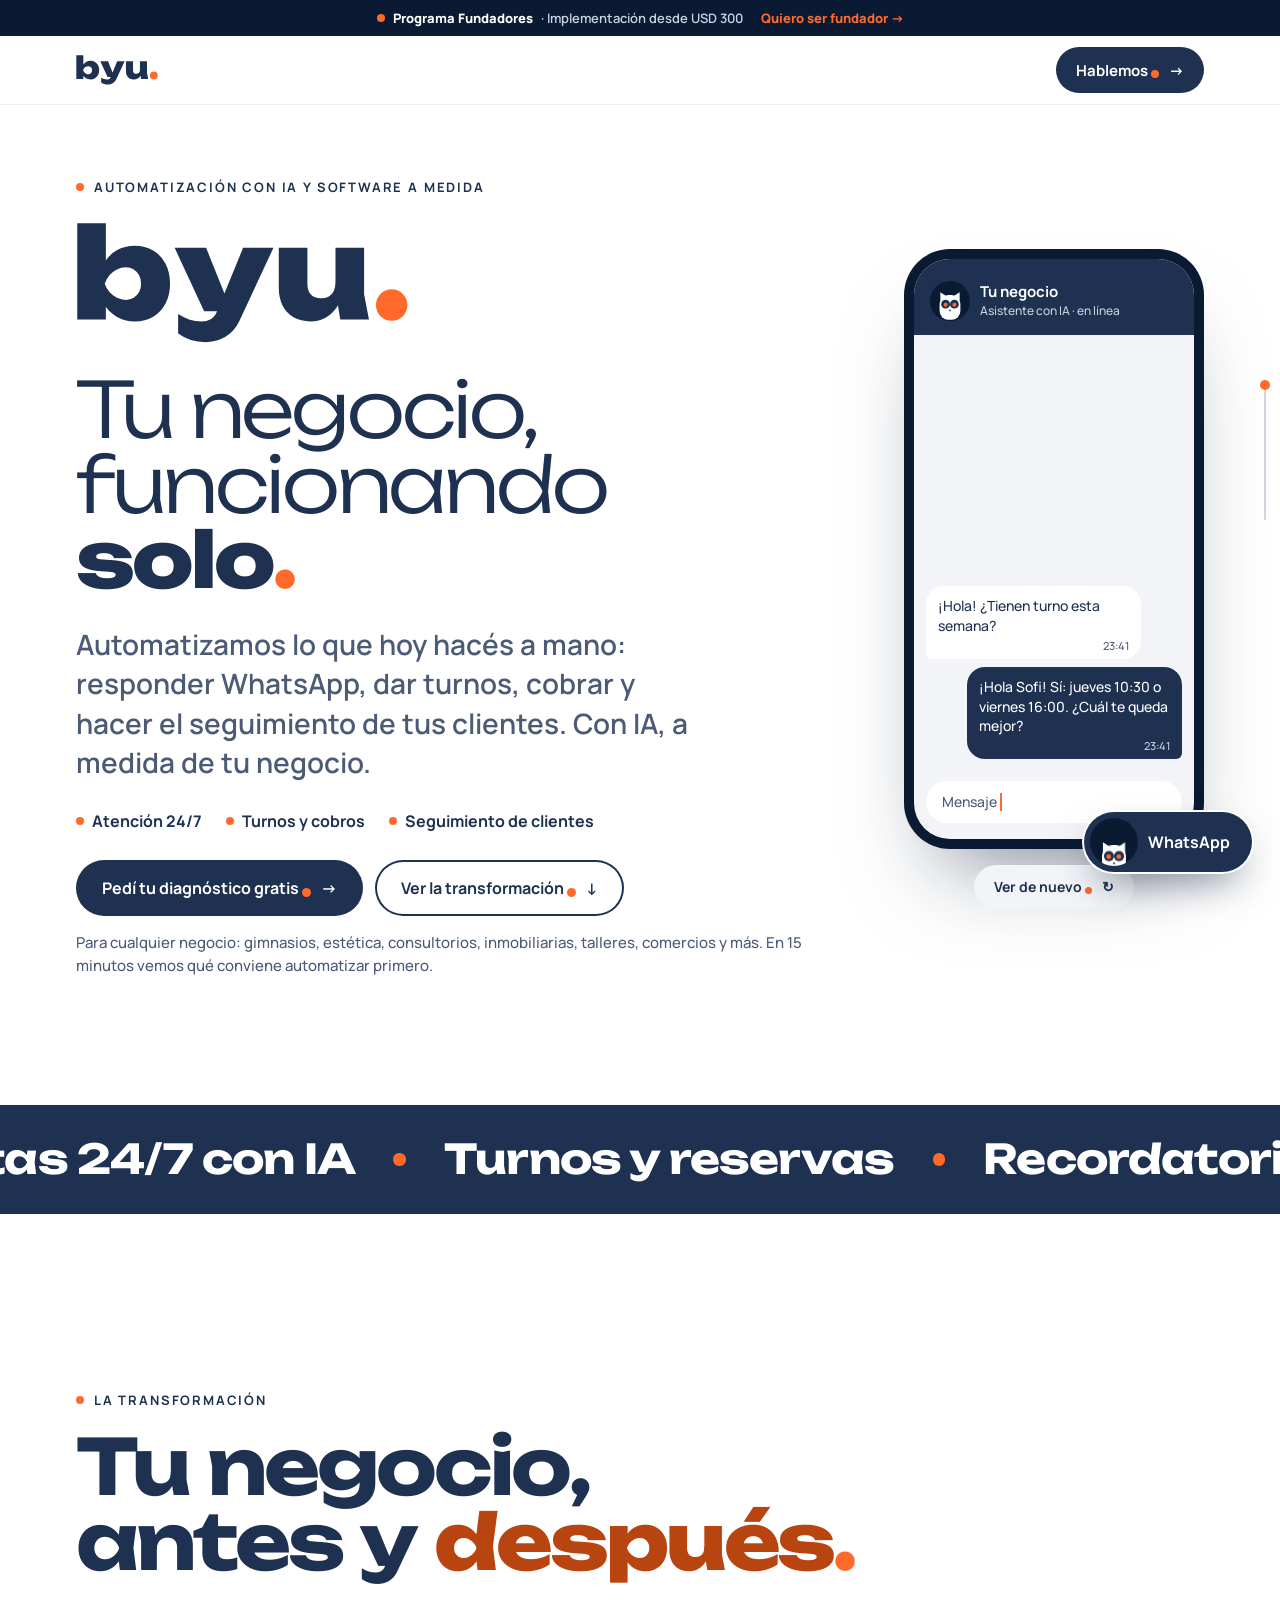
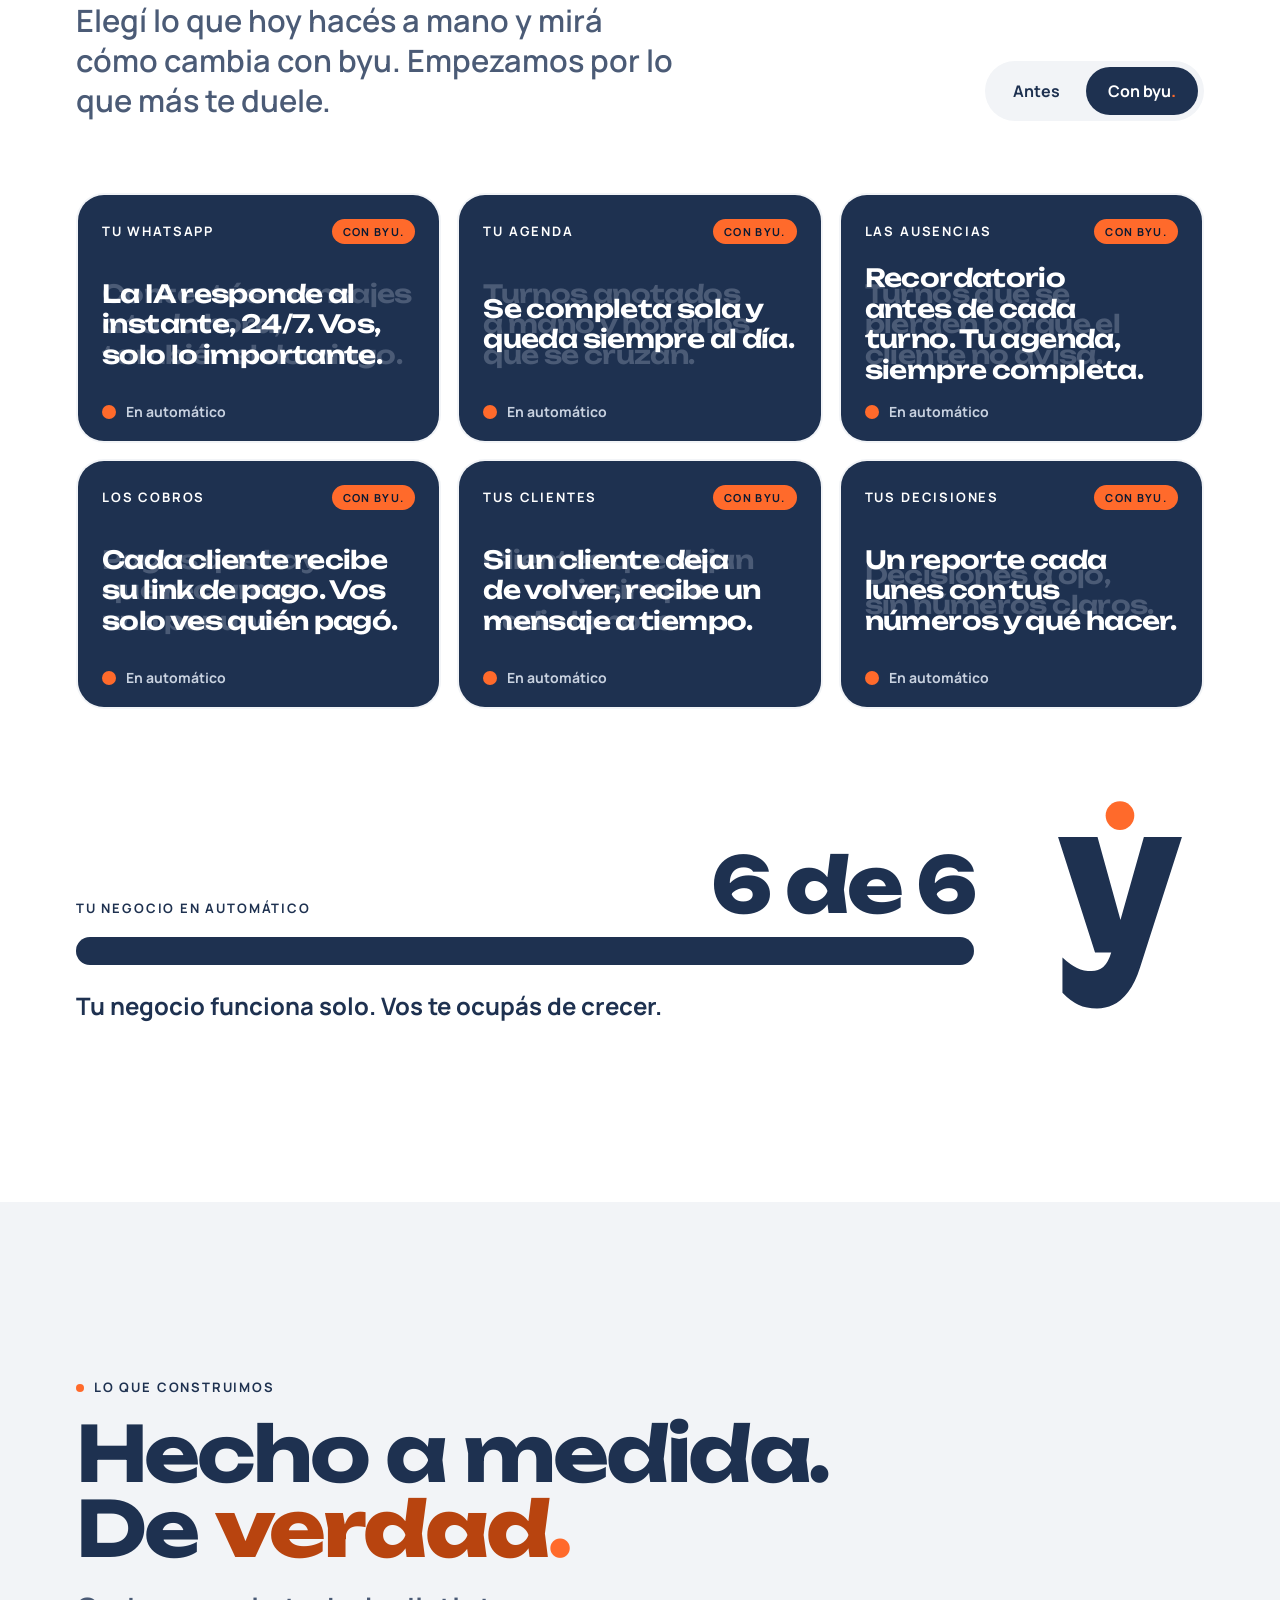
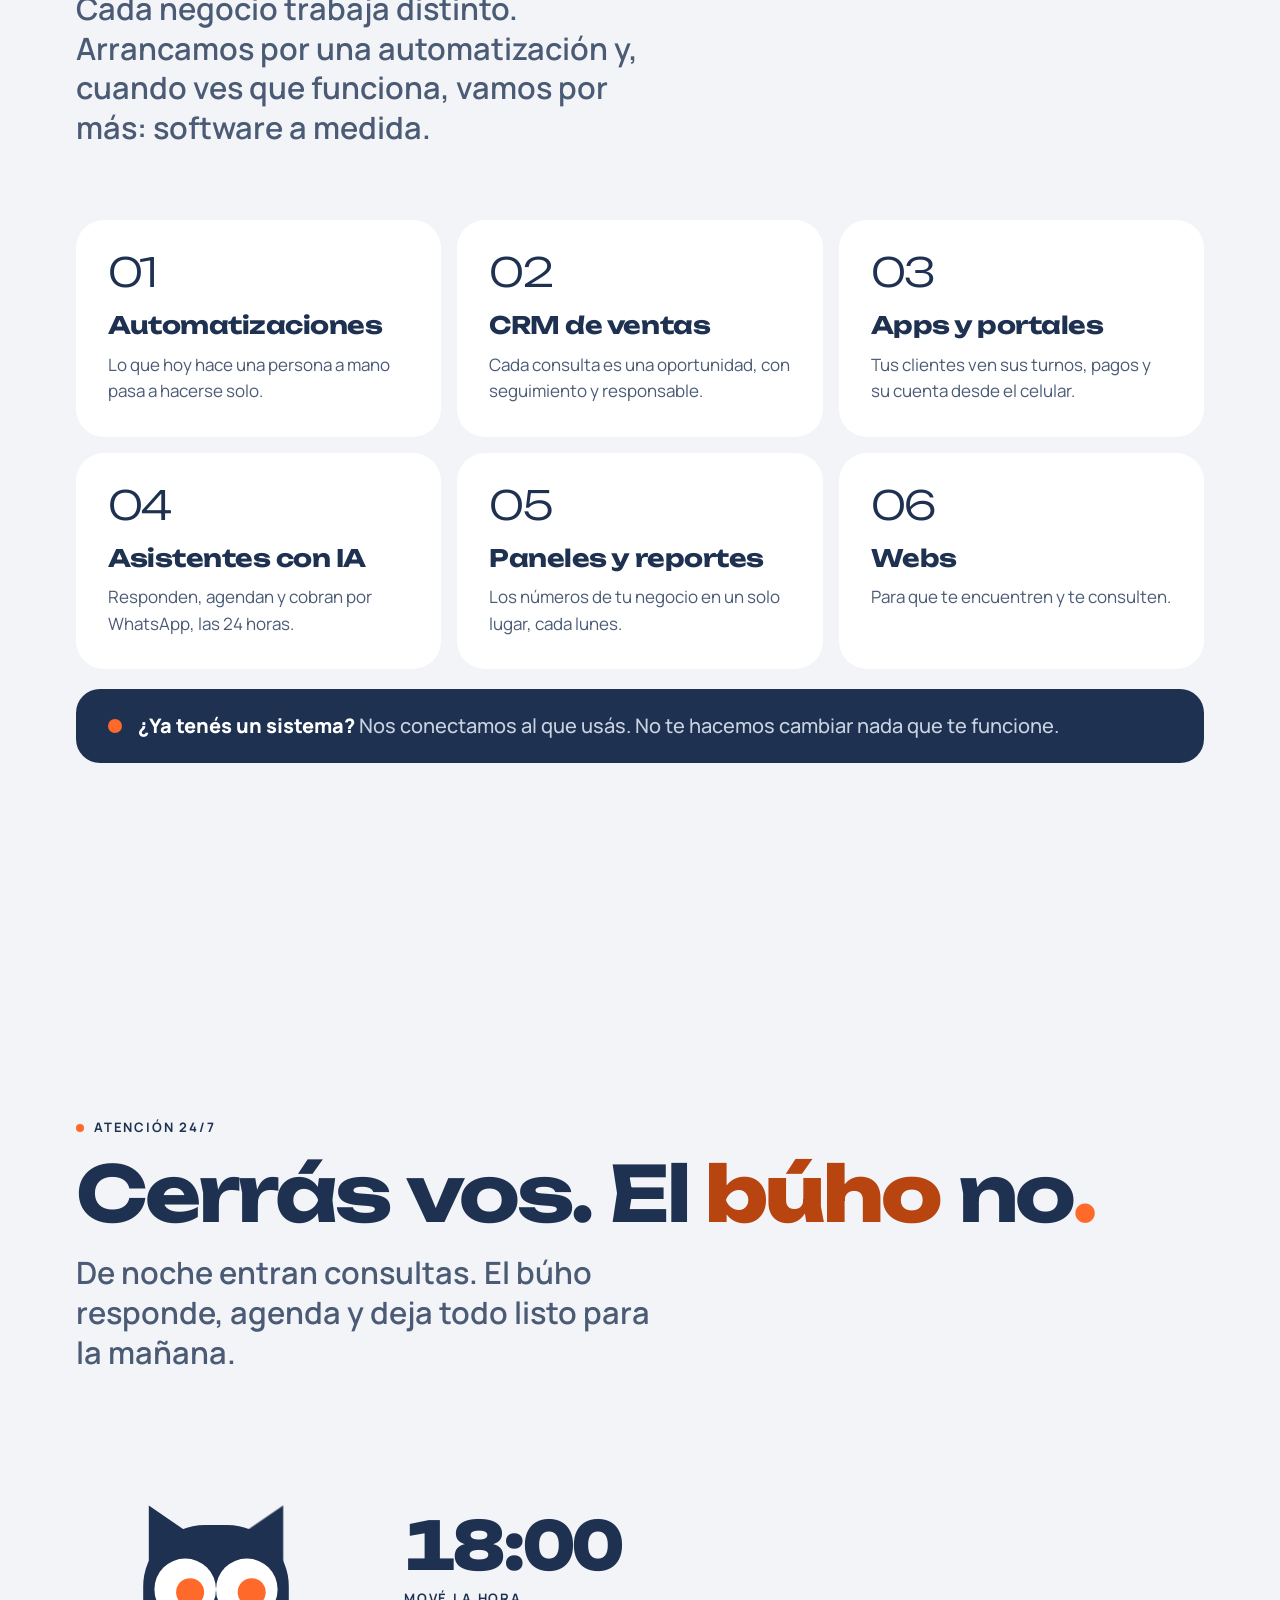
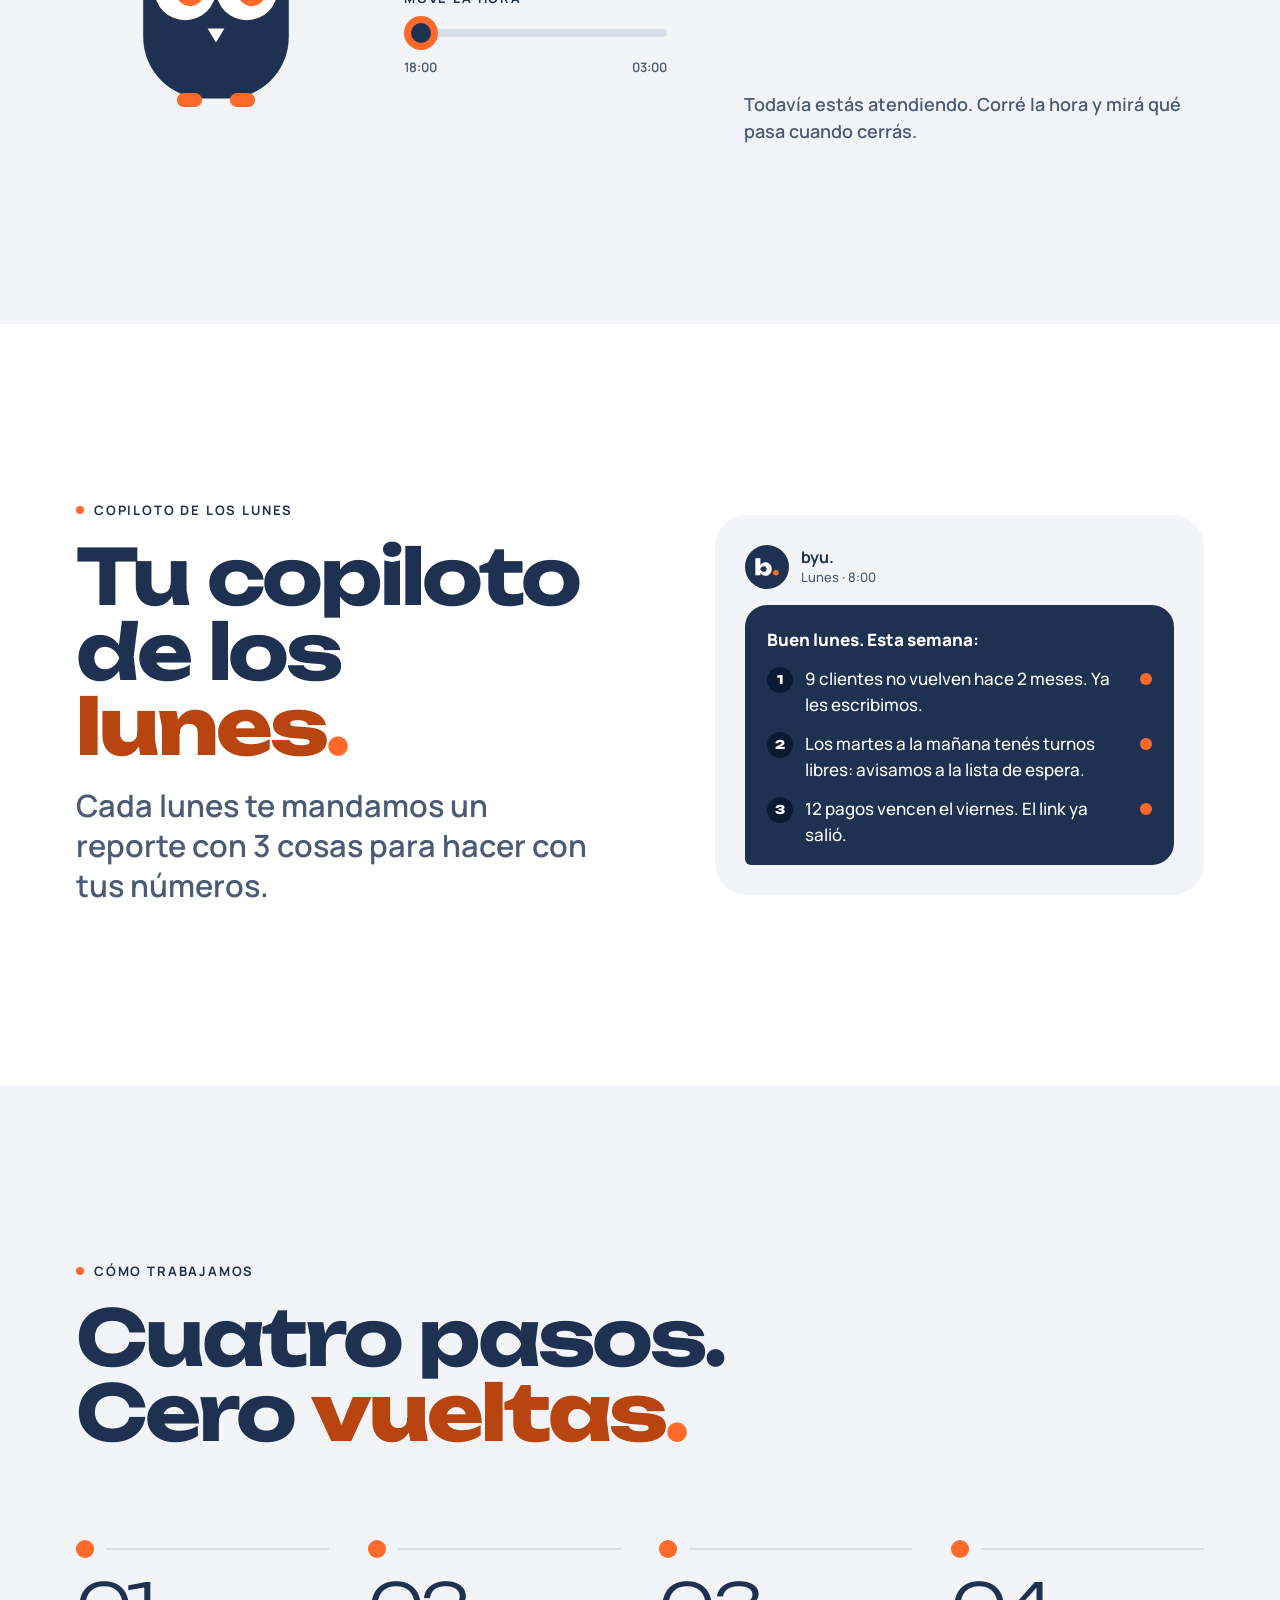
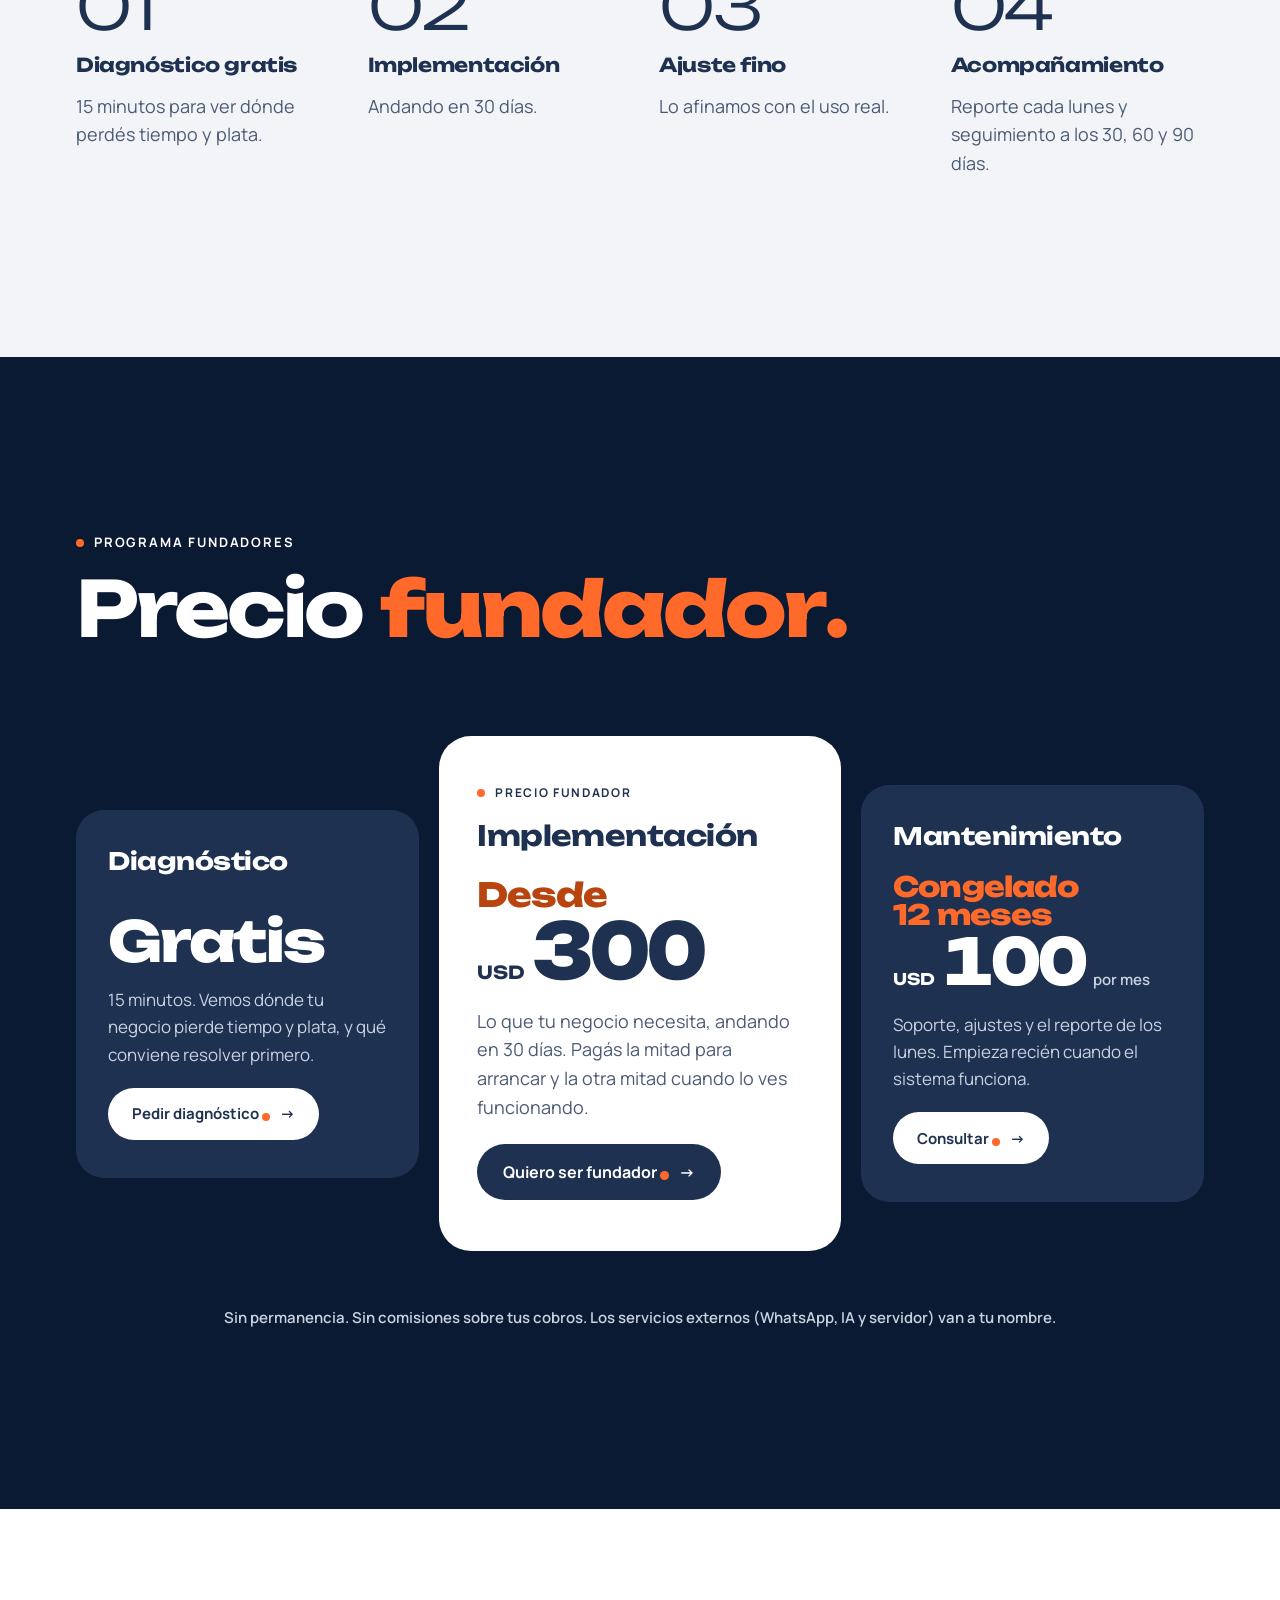
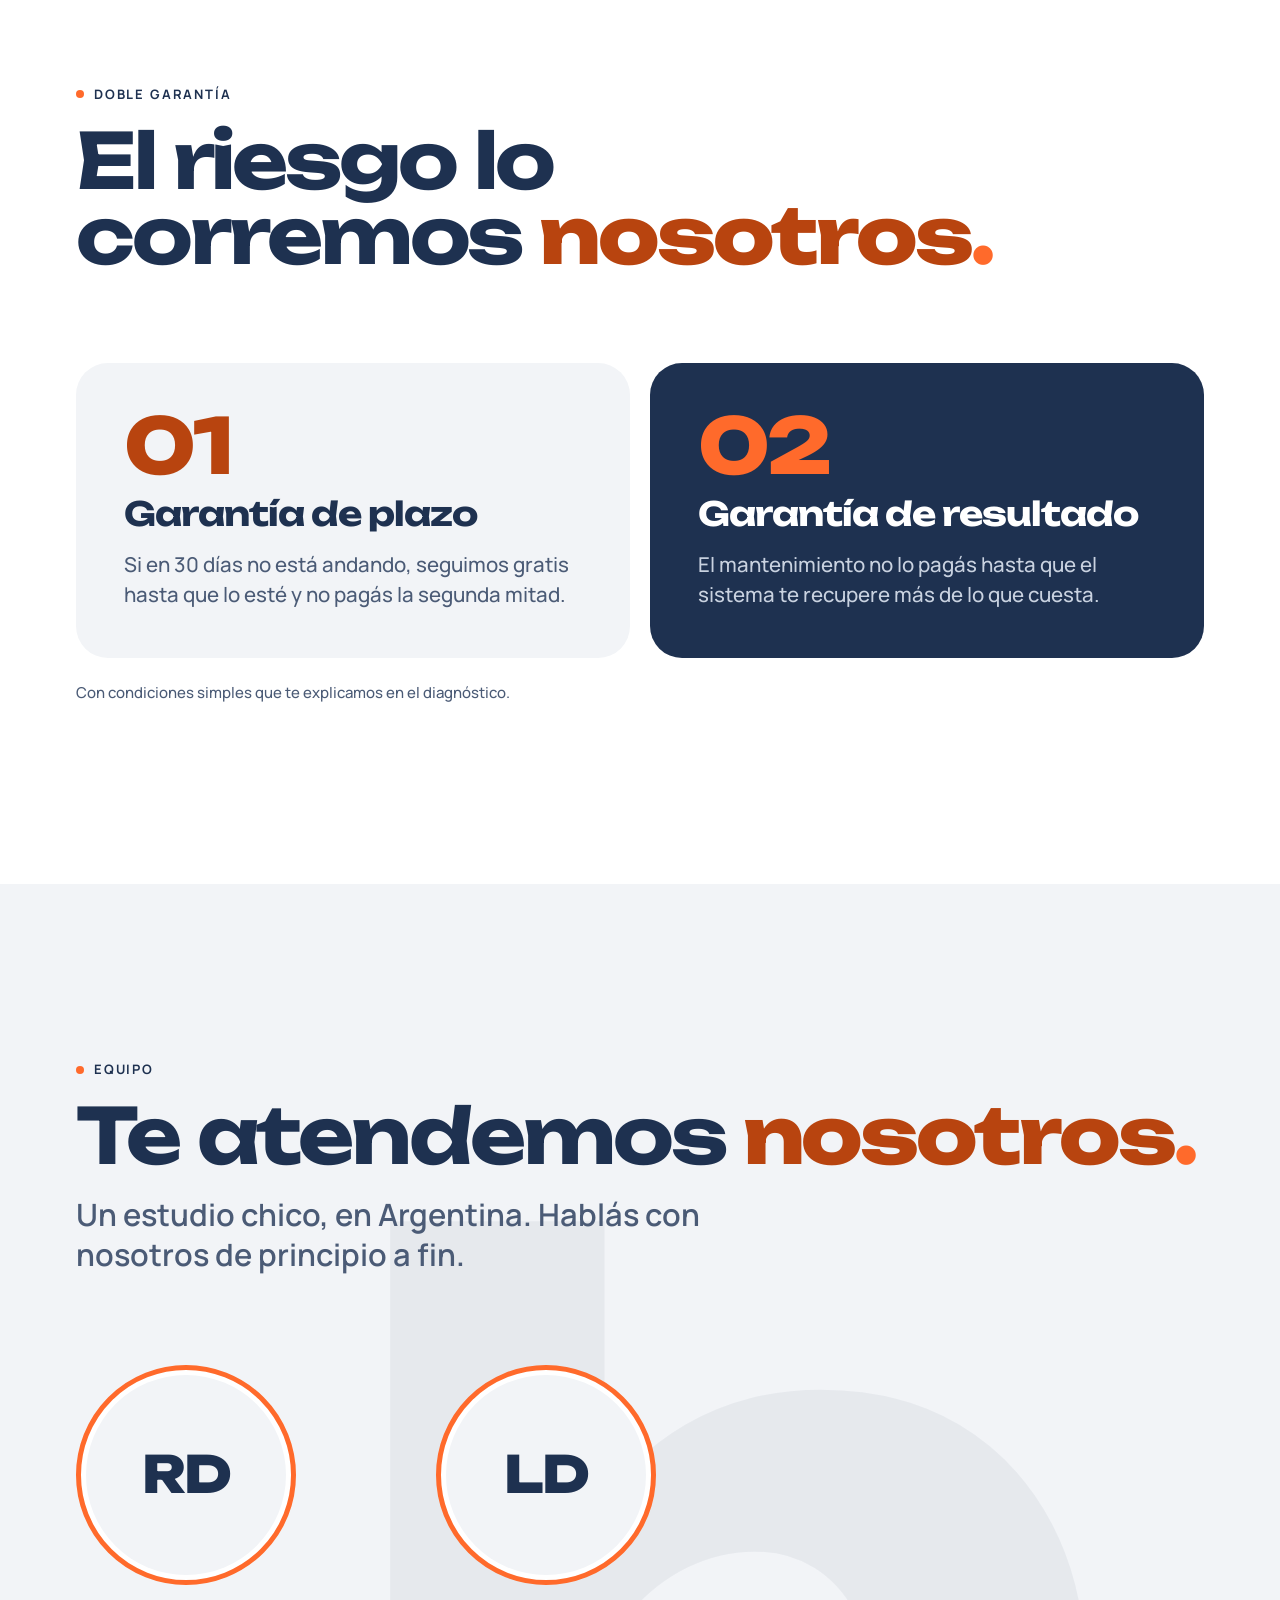
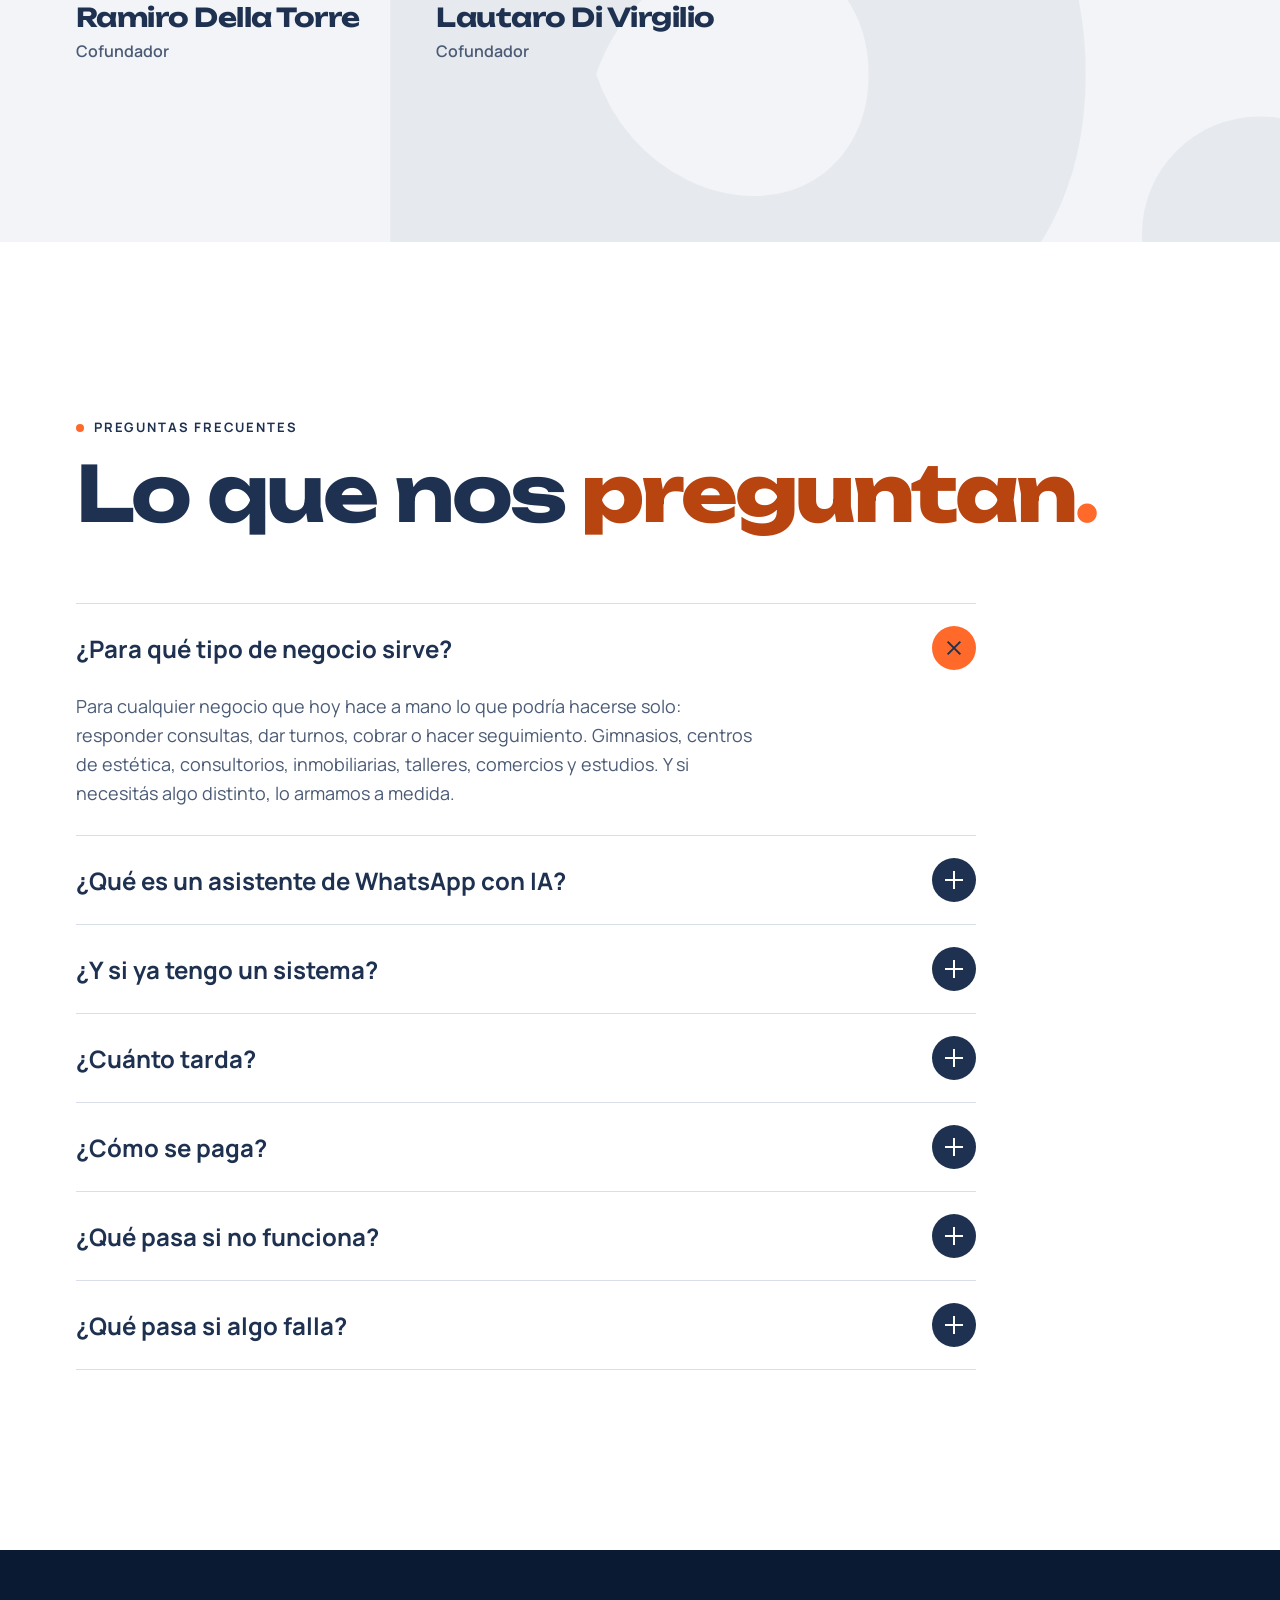
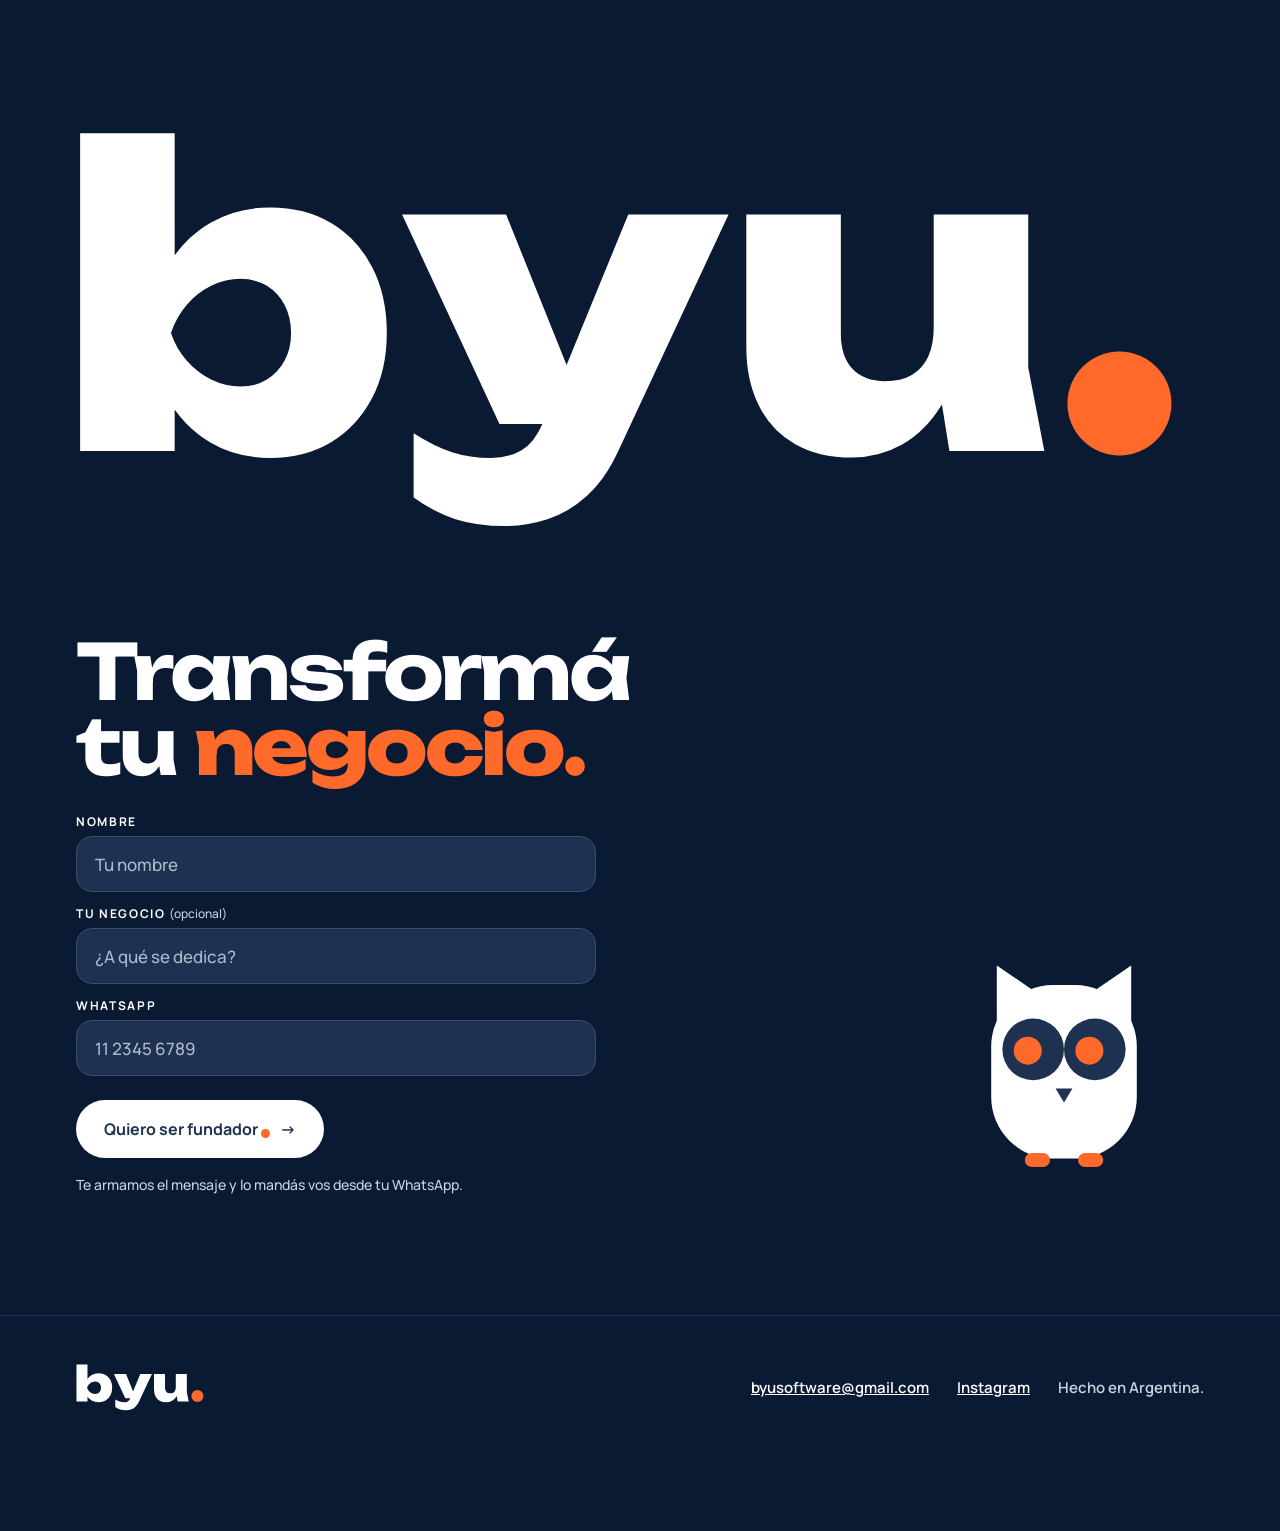
==== commit 66dcb88f: "Tarjetas de la transformación: textos más claros y sin «huecos» Co-Authored-By: Claude Opus 5.5 <nor" ====
--- a/index.html
+++ b/index.html
@@ -30,7 +30,7 @@
 <link rel="preconnect" href="https://fonts.googleapis.com">
 <link rel="preconnect" href="https://fonts.gstatic.com" crossorigin>
 <link href="https://fonts.googleapis.com/css2?family=Manrope:wght@400;500;600;700;800&family=Unbounded:wght@300;600;700;800&display=swap" rel="stylesheet">
-<link rel="stylesheet" href="styles.css?v=10">
+<link rel="stylesheet" href="styles.css?v=11">
 <script>
 /* Loader solo en la primera visita (y nunca con "reducir movimiento") */
 try { if (!matchMedia('(prefers-reduced-motion: reduce)').matches && localStorage.getItem('byu_visto') !== '1') document.documentElement.classList.add('show-loader'); } catch (e) {}
@@ -97,7 +97,7 @@
         </div>
       </div>
     </div>
-    <ul class="tgrid" data-tgrid><li><button type="button" class="tcard" data-tcard aria-pressed="false"><span class="tc-fill" aria-hidden="true"></span><span class="tc-head"><span class="tc-area">Tu WhatsApp</span><span class="tc-tag tc-antes">Antes</span><span class="tc-tag tc-desp">Con byu.</span></span><span class="tc-body"><span class="tc-txt tc-antes">Contestás mensajes a toda hora, también el domingo.</span><span class="tc-txt tc-desp">La IA responde al instante, 24/7. Vos, solo lo importante.</span></span><span class="tc-foot"><span class="tc-dot" aria-hidden="true"></span><span class="tc-antes">Tocá para transformar</span><span class="tc-desp">En automático</span></span></button></li><li><button type="button" class="tcard" data-tcard aria-pressed="false"><span class="tc-fill" aria-hidden="true"></span><span class="tc-head"><span class="tc-area">Tu agenda</span><span class="tc-tag tc-antes">Antes</span><span class="tc-tag tc-desp">Con byu.</span></span><span class="tc-body"><span class="tc-txt tc-antes">Turnos anotados a mano, cruces y huecos.</span><span class="tc-txt tc-desp">Se completa sola y queda siempre al día.</span></span><span class="tc-foot"><span class="tc-dot" aria-hidden="true"></span><span class="tc-antes">Tocá para transformar</span><span class="tc-desp">En automático</span></span></button></li><li><button type="button" class="tcard" data-tcard aria-pressed="false"><span class="tc-fill" aria-hidden="true"></span><span class="tc-head"><span class="tc-area">Las ausencias</span><span class="tc-tag tc-antes">Antes</span><span class="tc-tag tc-desp">Con byu.</span></span><span class="tc-body"><span class="tc-txt tc-antes">Gente que falta sin avisar y el horario se pierde.</span><span class="tc-txt tc-desp">Confirman antes y el hueco se ofrece a la lista de espera.</span></span><span class="tc-foot"><span class="tc-dot" aria-hidden="true"></span><span class="tc-antes">Tocá para transformar</span><span class="tc-desp">En automático</span></span></button></li><li><button type="button" class="tcard" data-tcard aria-pressed="false"><span class="tc-fill" aria-hidden="true"></span><span class="tc-head"><span class="tc-area">Los cobros</span><span class="tc-tag tc-antes">Antes</span><span class="tc-tag tc-desp">Con byu.</span></span><span class="tc-body"><span class="tc-txt tc-antes">Perseguís pagos uno por uno.</span><span class="tc-txt tc-desp">Link de pago automático y aviso cuando se acredita.</span></span><span class="tc-foot"><span class="tc-dot" aria-hidden="true"></span><span class="tc-antes">Tocá para transformar</span><span class="tc-desp">En automático</span></span></button></li><li><button type="button" class="tcard" data-tcard aria-pressed="false"><span class="tc-fill" aria-hidden="true"></span><span class="tc-head"><span class="tc-area">Tus clientes</span><span class="tc-tag tc-antes">Antes</span><span class="tc-tag tc-desp">Con byu.</span></span><span class="tc-body"><span class="tc-txt tc-antes">Se van y nadie lo nota.</span><span class="tc-txt tc-desp">Vuelven con el mensaje justo, en el momento justo.</span></span><span class="tc-foot"><span class="tc-dot" aria-hidden="true"></span><span class="tc-antes">Tocá para transformar</span><span class="tc-desp">En automático</span></span></button></li><li><button type="button" class="tcard" data-tcard aria-pressed="false"><span class="tc-fill" aria-hidden="true"></span><span class="tc-head"><span class="tc-area">Tus decisiones</span><span class="tc-tag tc-antes">Antes</span><span class="tc-tag tc-desp">Con byu.</span></span><span class="tc-body"><span class="tc-txt tc-antes">A ojo, sin números claros.</span><span class="tc-txt tc-desp">Cada lunes, 3 acciones concretas con tus datos.</span></span><span class="tc-foot"><span class="tc-dot" aria-hidden="true"></span><span class="tc-antes">Tocá para transformar</span><span class="tc-desp">En automático</span></span></button></li></ul>
+    <ul class="tgrid" data-tgrid><li><button type="button" class="tcard" data-tcard aria-pressed="false"><span class="tc-fill" aria-hidden="true"></span><span class="tc-head"><span class="tc-area">Tu WhatsApp</span><span class="tc-tag tc-antes">Antes</span><span class="tc-tag tc-desp">Con byu.</span></span><span class="tc-body"><span class="tc-txt tc-antes">Contestás mensajes a toda hora, también el domingo.</span><span class="tc-txt tc-desp">La IA responde al instante, 24/7. Vos, solo lo importante.</span></span><span class="tc-foot"><span class="tc-dot" aria-hidden="true"></span><span class="tc-antes">Tocá para transformar</span><span class="tc-desp">En automático</span></span></button></li><li><button type="button" class="tcard" data-tcard aria-pressed="false"><span class="tc-fill" aria-hidden="true"></span><span class="tc-head"><span class="tc-area">Tu agenda</span><span class="tc-tag tc-antes">Antes</span><span class="tc-tag tc-desp">Con byu.</span></span><span class="tc-body"><span class="tc-txt tc-antes">Turnos anotados a mano y horarios que se cruzan.</span><span class="tc-txt tc-desp">Se completa sola y queda siempre al día.</span></span><span class="tc-foot"><span class="tc-dot" aria-hidden="true"></span><span class="tc-antes">Tocá para transformar</span><span class="tc-desp">En automático</span></span></button></li><li><button type="button" class="tcard" data-tcard aria-pressed="false"><span class="tc-fill" aria-hidden="true"></span><span class="tc-head"><span class="tc-area">Las ausencias</span><span class="tc-tag tc-antes">Antes</span><span class="tc-tag tc-desp">Con byu.</span></span><span class="tc-body"><span class="tc-txt tc-antes">Turnos que se pierden porque el cliente no avisa.</span><span class="tc-txt tc-desp">Recordatorio antes de cada turno. Tu agenda, siempre completa.</span></span><span class="tc-foot"><span class="tc-dot" aria-hidden="true"></span><span class="tc-antes">Tocá para transformar</span><span class="tc-desp">En automático</span></span></button></li><li><button type="button" class="tcard" data-tcard aria-pressed="false"><span class="tc-fill" aria-hidden="true"></span><span class="tc-head"><span class="tc-area">Los cobros</span><span class="tc-tag tc-antes">Antes</span><span class="tc-tag tc-desp">Con byu.</span></span><span class="tc-body"><span class="tc-txt tc-antes">Pagos que hay que reclamar uno por uno.</span><span class="tc-txt tc-desp">Cada cliente recibe su link de pago. Vos solo ves quién pagó.</span></span><span class="tc-foot"><span class="tc-dot" aria-hidden="true"></span><span class="tc-antes">Tocá para transformar</span><span class="tc-desp">En automático</span></span></button></li><li><button type="button" class="tcard" data-tcard aria-pressed="false"><span class="tc-fill" aria-hidden="true"></span><span class="tc-head"><span class="tc-area">Tus clientes</span><span class="tc-tag tc-antes">Antes</span><span class="tc-tag tc-desp">Con byu.</span></span><span class="tc-body"><span class="tc-txt tc-antes">Clientes que dejan de venir sin que nadie lo note.</span><span class="tc-txt tc-desp">Si un cliente deja de volver, recibe un mensaje a tiempo.</span></span><span class="tc-foot"><span class="tc-dot" aria-hidden="true"></span><span class="tc-antes">Tocá para transformar</span><span class="tc-desp">En automático</span></span></button></li><li><button type="button" class="tcard" data-tcard aria-pressed="false"><span class="tc-fill" aria-hidden="true"></span><span class="tc-head"><span class="tc-area">Tus decisiones</span><span class="tc-tag tc-antes">Antes</span><span class="tc-tag tc-desp">Con byu.</span></span><span class="tc-body"><span class="tc-txt tc-antes">Decisiones a ojo, sin números claros.</span><span class="tc-txt tc-desp">Un reporte cada lunes con tus números y qué hacer.</span></span><span class="tc-foot"><span class="tc-dot" aria-hidden="true"></span><span class="tc-antes">Tocá para transformar</span><span class="tc-desp">En automático</span></span></button></li></ul>
     <div class="tmeter">
       <div class="tmeter-main">
         <div class="tmeter-top"><span class="tmeter-label">Tu negocio en automático</span><span class="tmeter-val" data-tval>0 de 6</span></div>
@@ -168,7 +168,7 @@
         <span class="copi-av"><svg aria-hidden="true" viewBox="0 0 1175 907"><g transform="translate(8 830)"><path fill="#FFFFFF" d="M52 -770H281V-417L253 -359V-202L281 -149V0H52ZM211 -286Q223 -379 263.5 -447.5Q304 -516 368.0 -553.0Q432 -590 512 -590Q597 -590 660.0 -552.5Q723 -515 759.0 -446.5Q795 -378 795 -286Q795 -196 759.0 -127.5Q723 -59 660.0 -21.0Q597 17 512 17Q431 17 367.5 -20.5Q304 -58 264.0 -126.5Q224 -195 211 -286ZM563 -286Q563 -324 547.5 -353.5Q532 -383 504.5 -400.0Q477 -417 441 -417Q404 -417 369.5 -400.0Q335 -383 310.0 -353.5Q285 -324 272 -286Q285 -248 310.0 -219.0Q335 -190 369.5 -173.0Q404 -156 441 -156Q477 -156 504.5 -173.0Q532 -190 547.5 -219.0Q563 -248 563 -286Z"/><circle cx="981" cy="-115" r="126" fill="#FF6A2B"/></g></svg></span>
         <span class="copi-name"><b>byu.</b><span>Lunes · 8:00</span></span>
       </div>
-      <div class="copi-msg" data-stagger data-copi><p>Buen lunes. Esta semana:</p><div class="copi-item"><span class="copi-n">1</span><span class="copi-t">9 clientes no vuelven hace 2 meses. Ya les escribimos.</span><span class="copi-done" aria-label="hecho"></span></div><div class="copi-item"><span class="copi-n">2</span><span class="copi-t">Los martes a la mañana tenés huecos: abrimos la lista de espera.</span><span class="copi-done" aria-label="hecho"></span></div><div class="copi-item"><span class="copi-n">3</span><span class="copi-t">12 pagos vencen el viernes. El link ya salió.</span><span class="copi-done" aria-label="hecho"></span></div></div>
+      <div class="copi-msg" data-stagger data-copi><p>Buen lunes. Esta semana:</p><div class="copi-item"><span class="copi-n">1</span><span class="copi-t">9 clientes no vuelven hace 2 meses. Ya les escribimos.</span><span class="copi-done" aria-label="hecho"></span></div><div class="copi-item"><span class="copi-n">2</span><span class="copi-t">Los martes a la mañana tenés turnos libres: avisamos a la lista de espera.</span><span class="copi-done" aria-label="hecho"></span></div><div class="copi-item"><span class="copi-n">3</span><span class="copi-t">12 pagos vencen el viernes. El link ya salió.</span><span class="copi-done" aria-label="hecho"></span></div></div>
     </div>
   </div>
 </section>
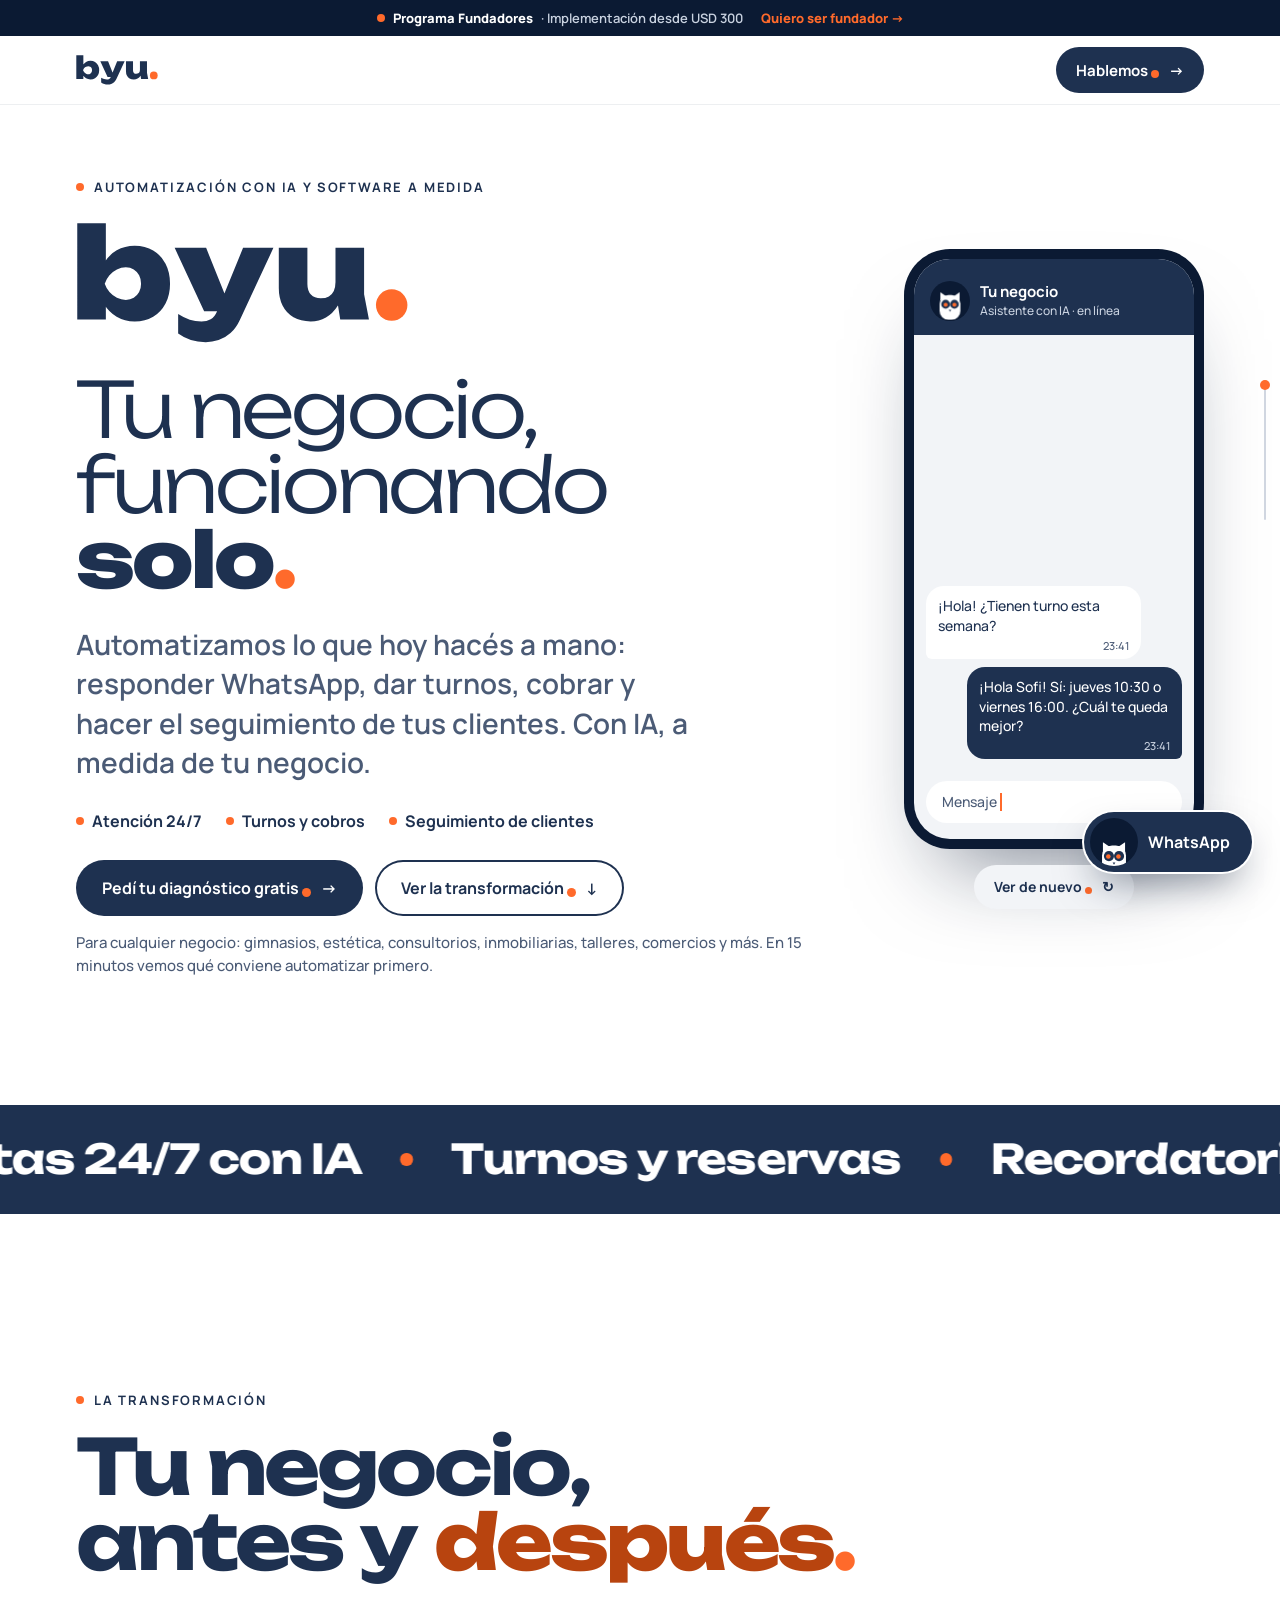
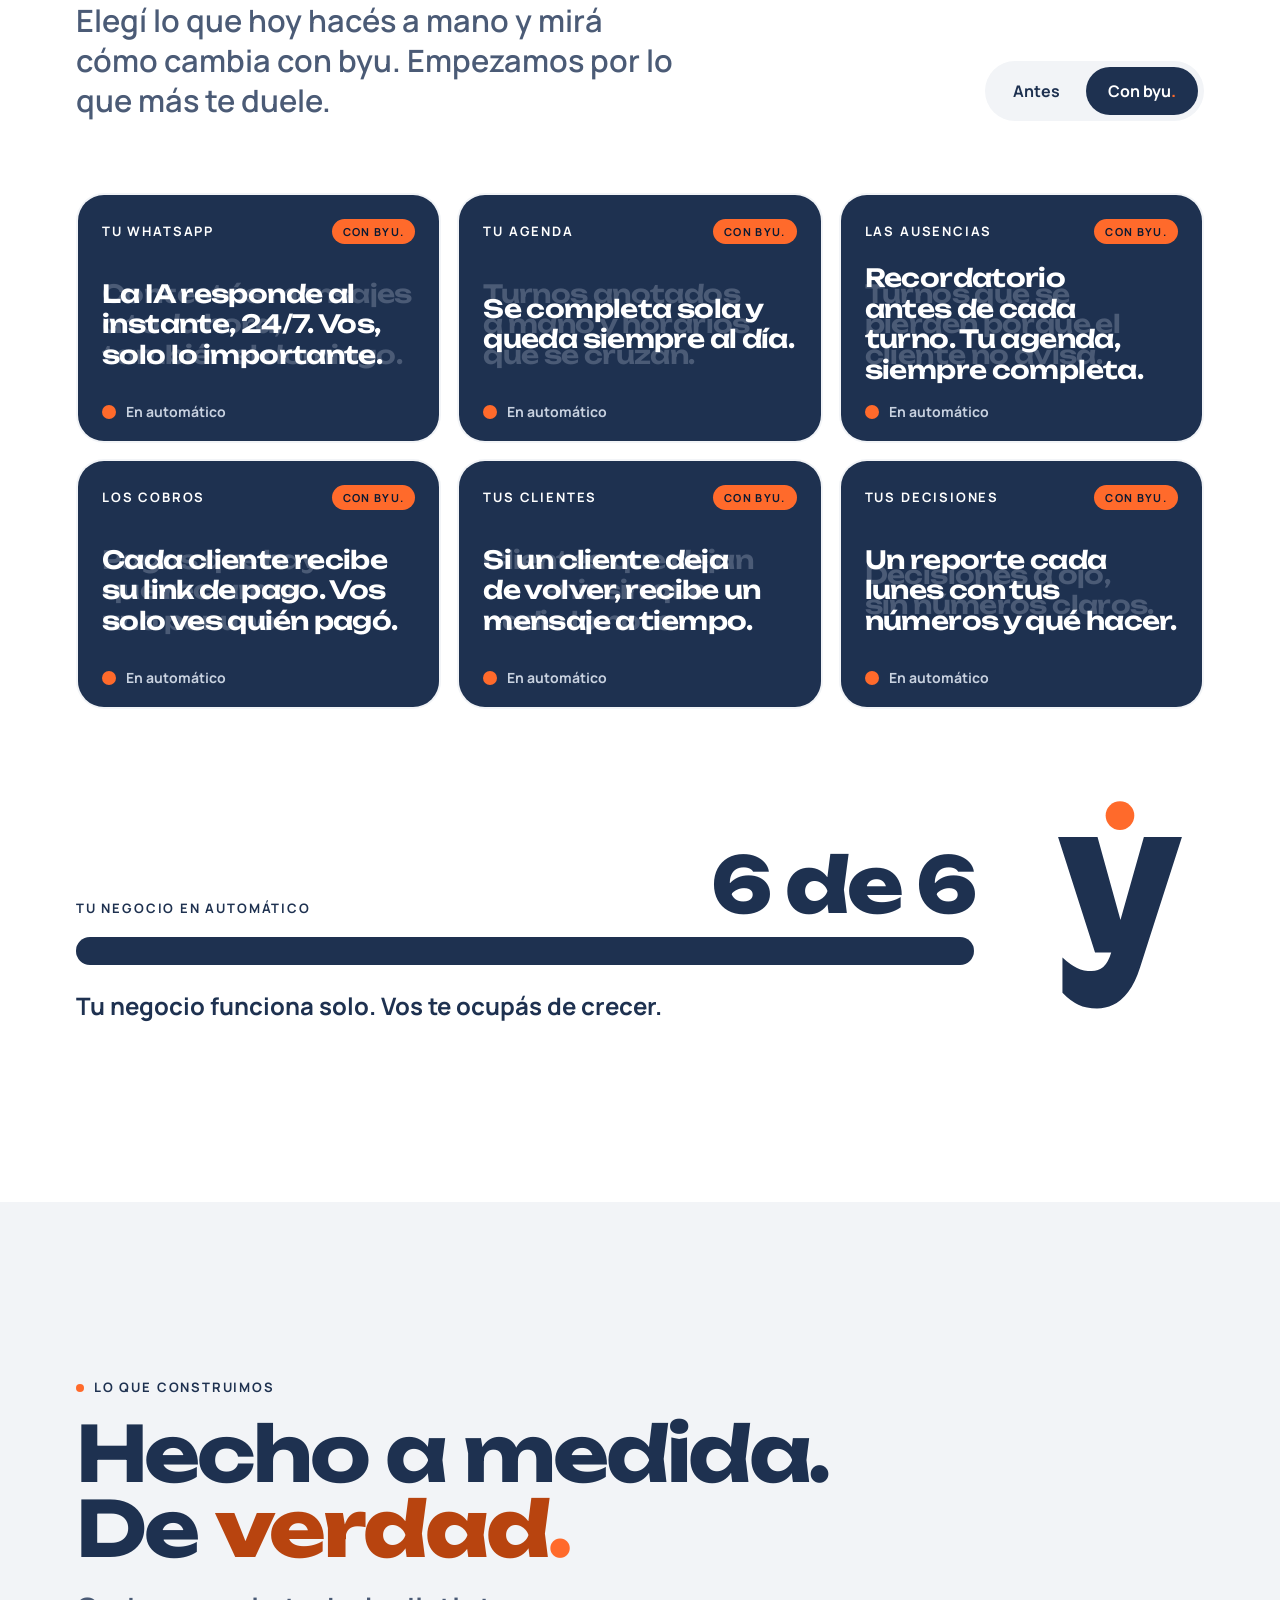
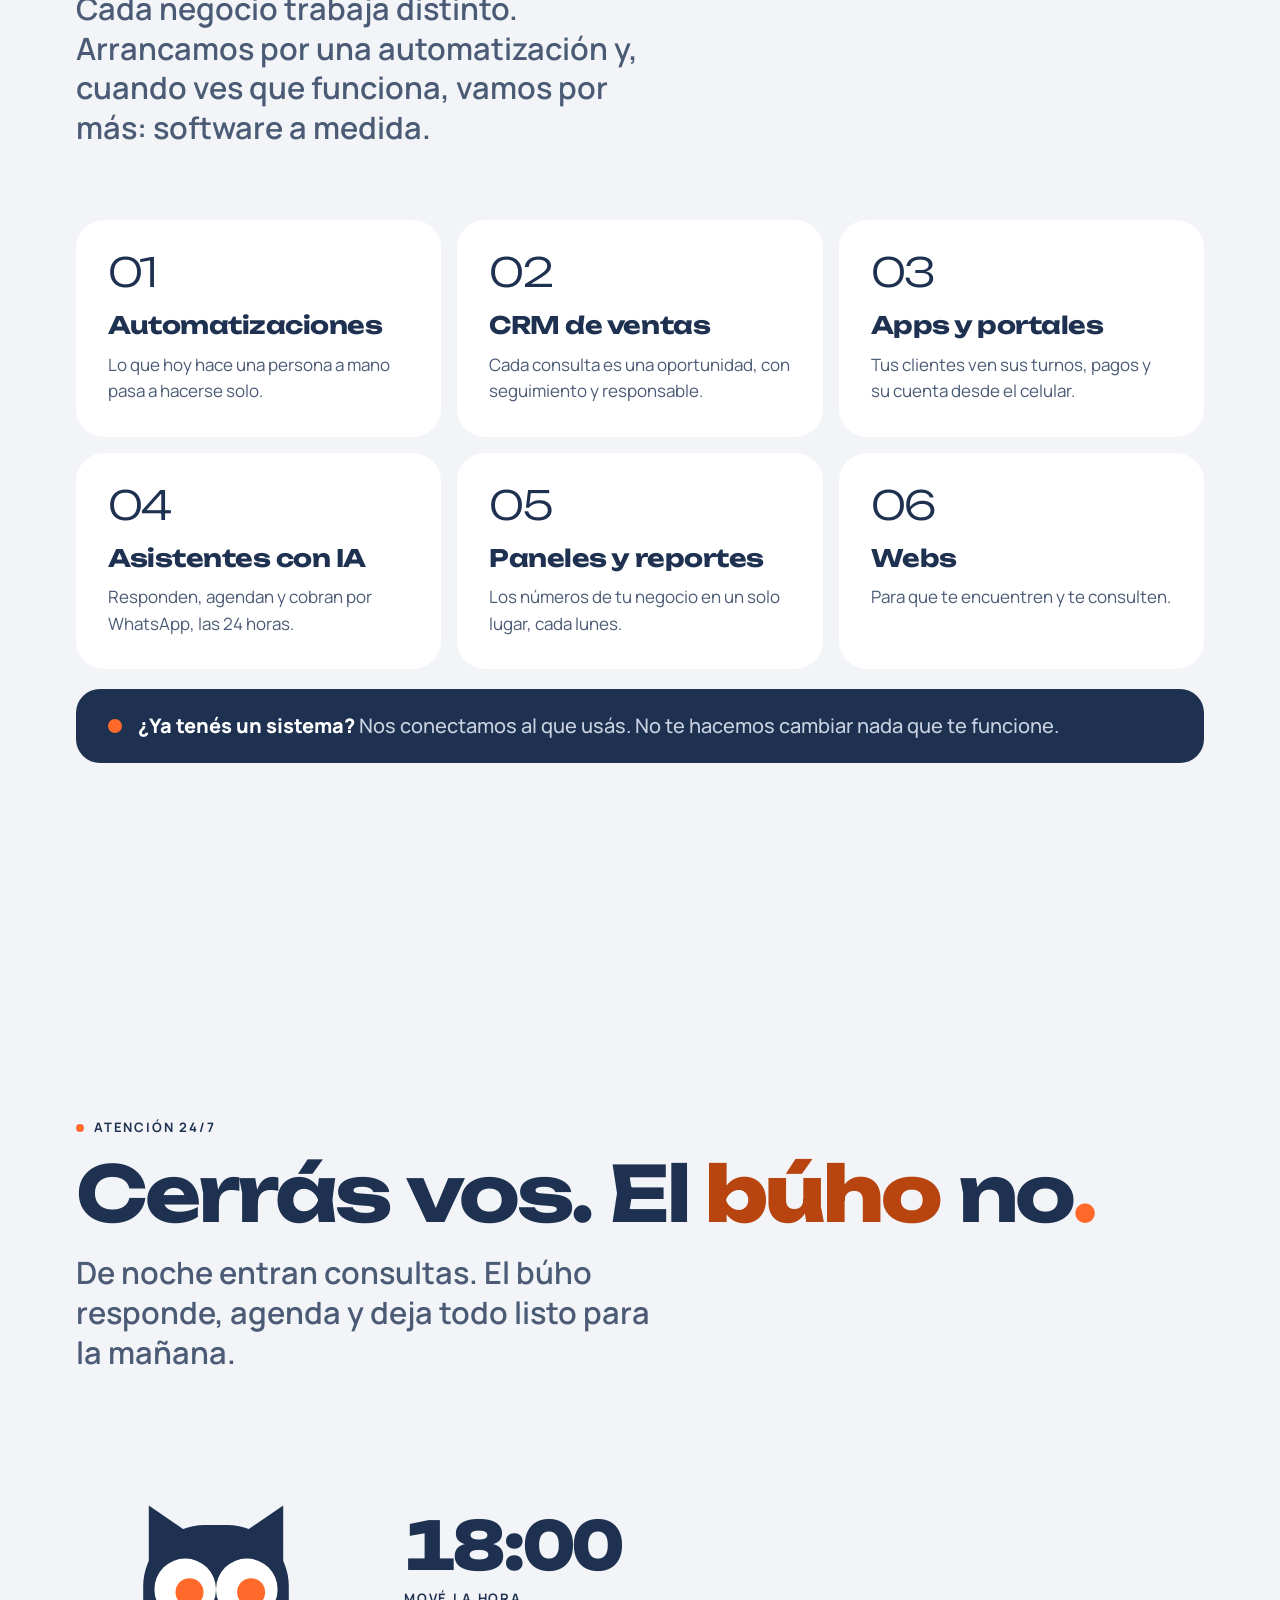
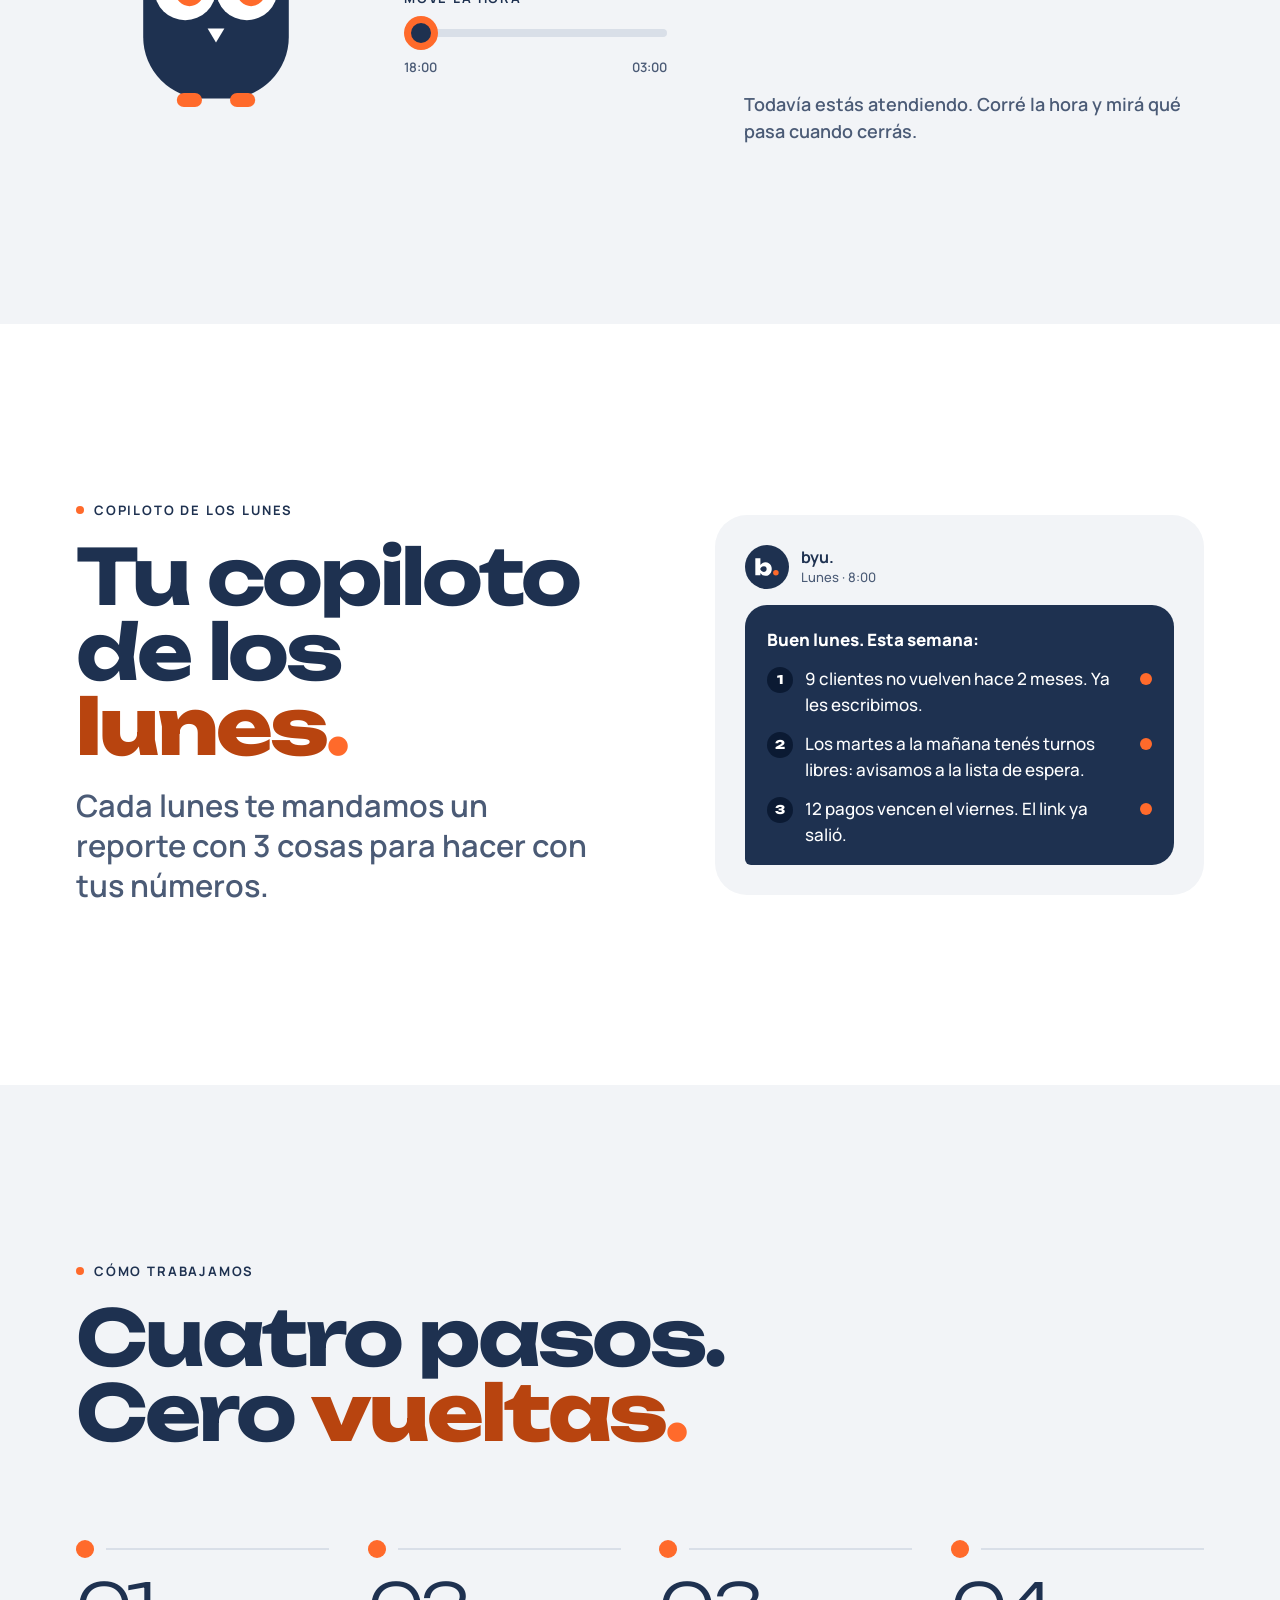
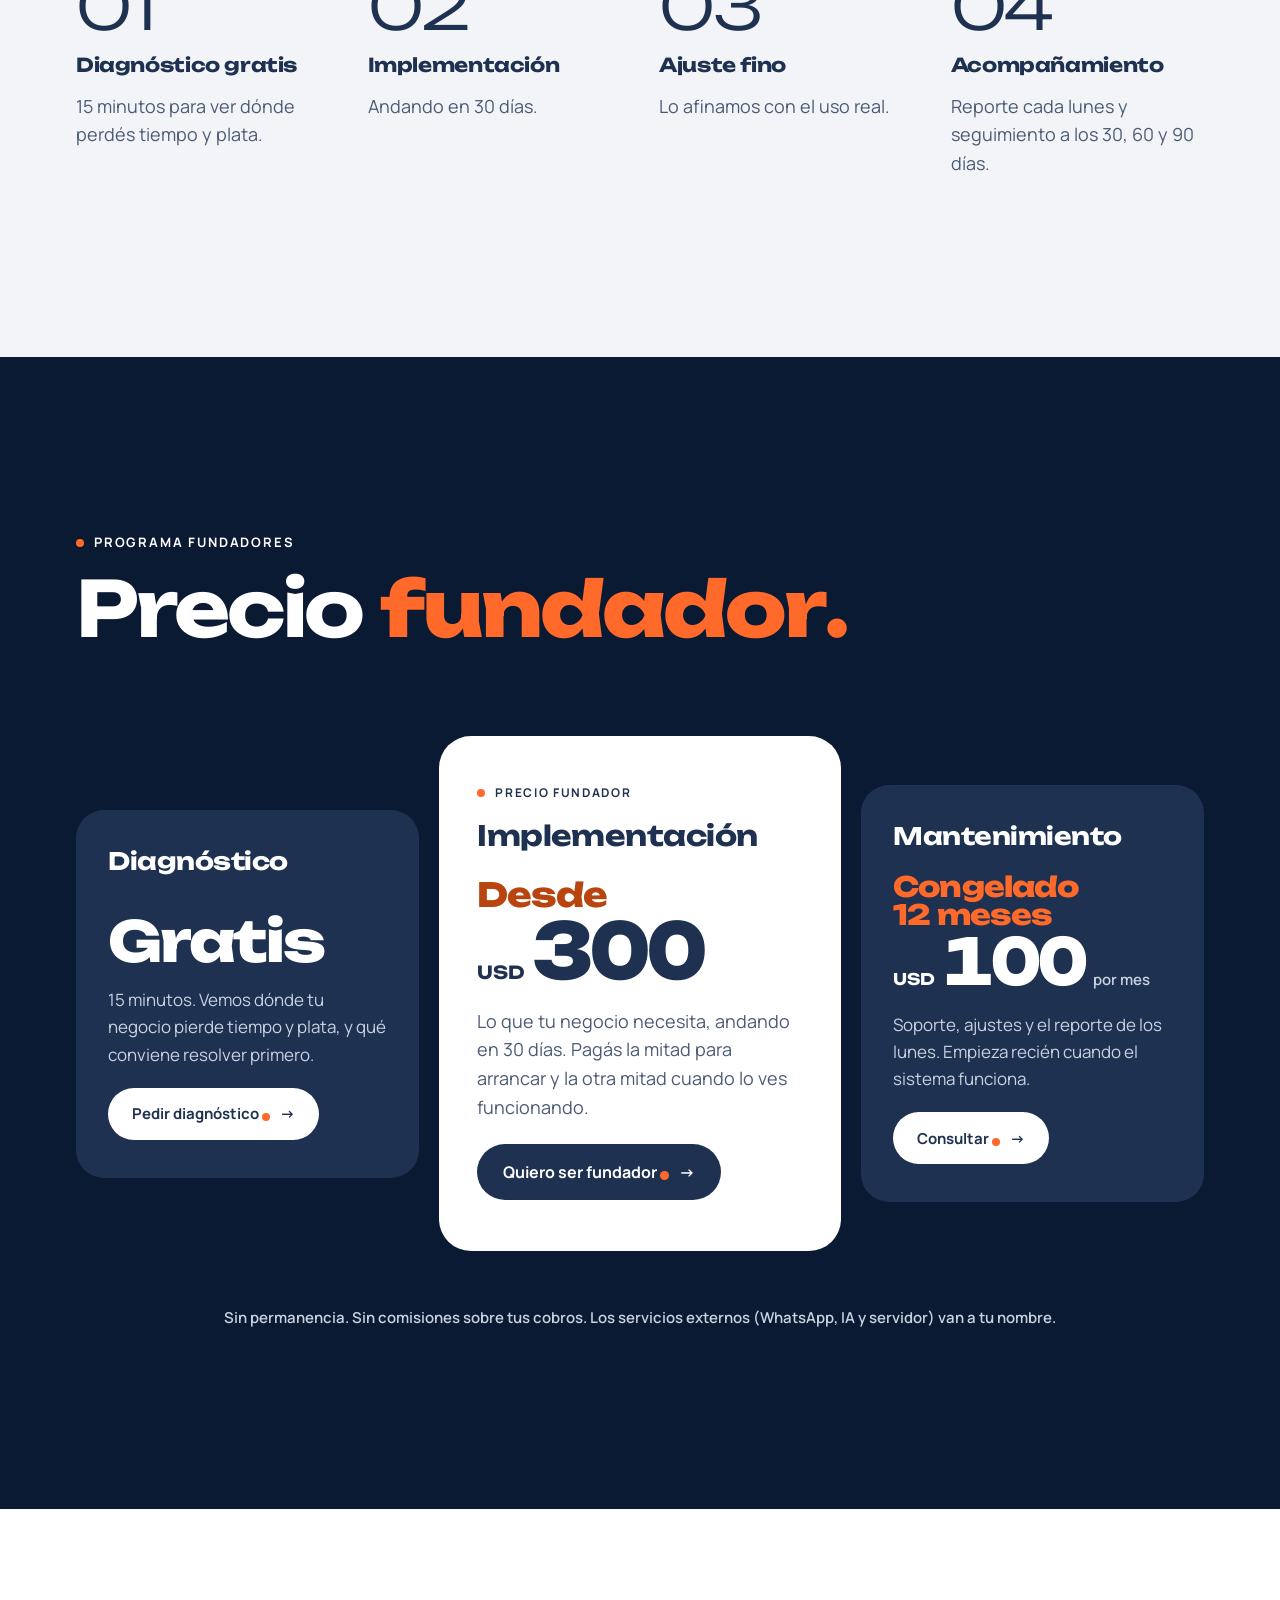
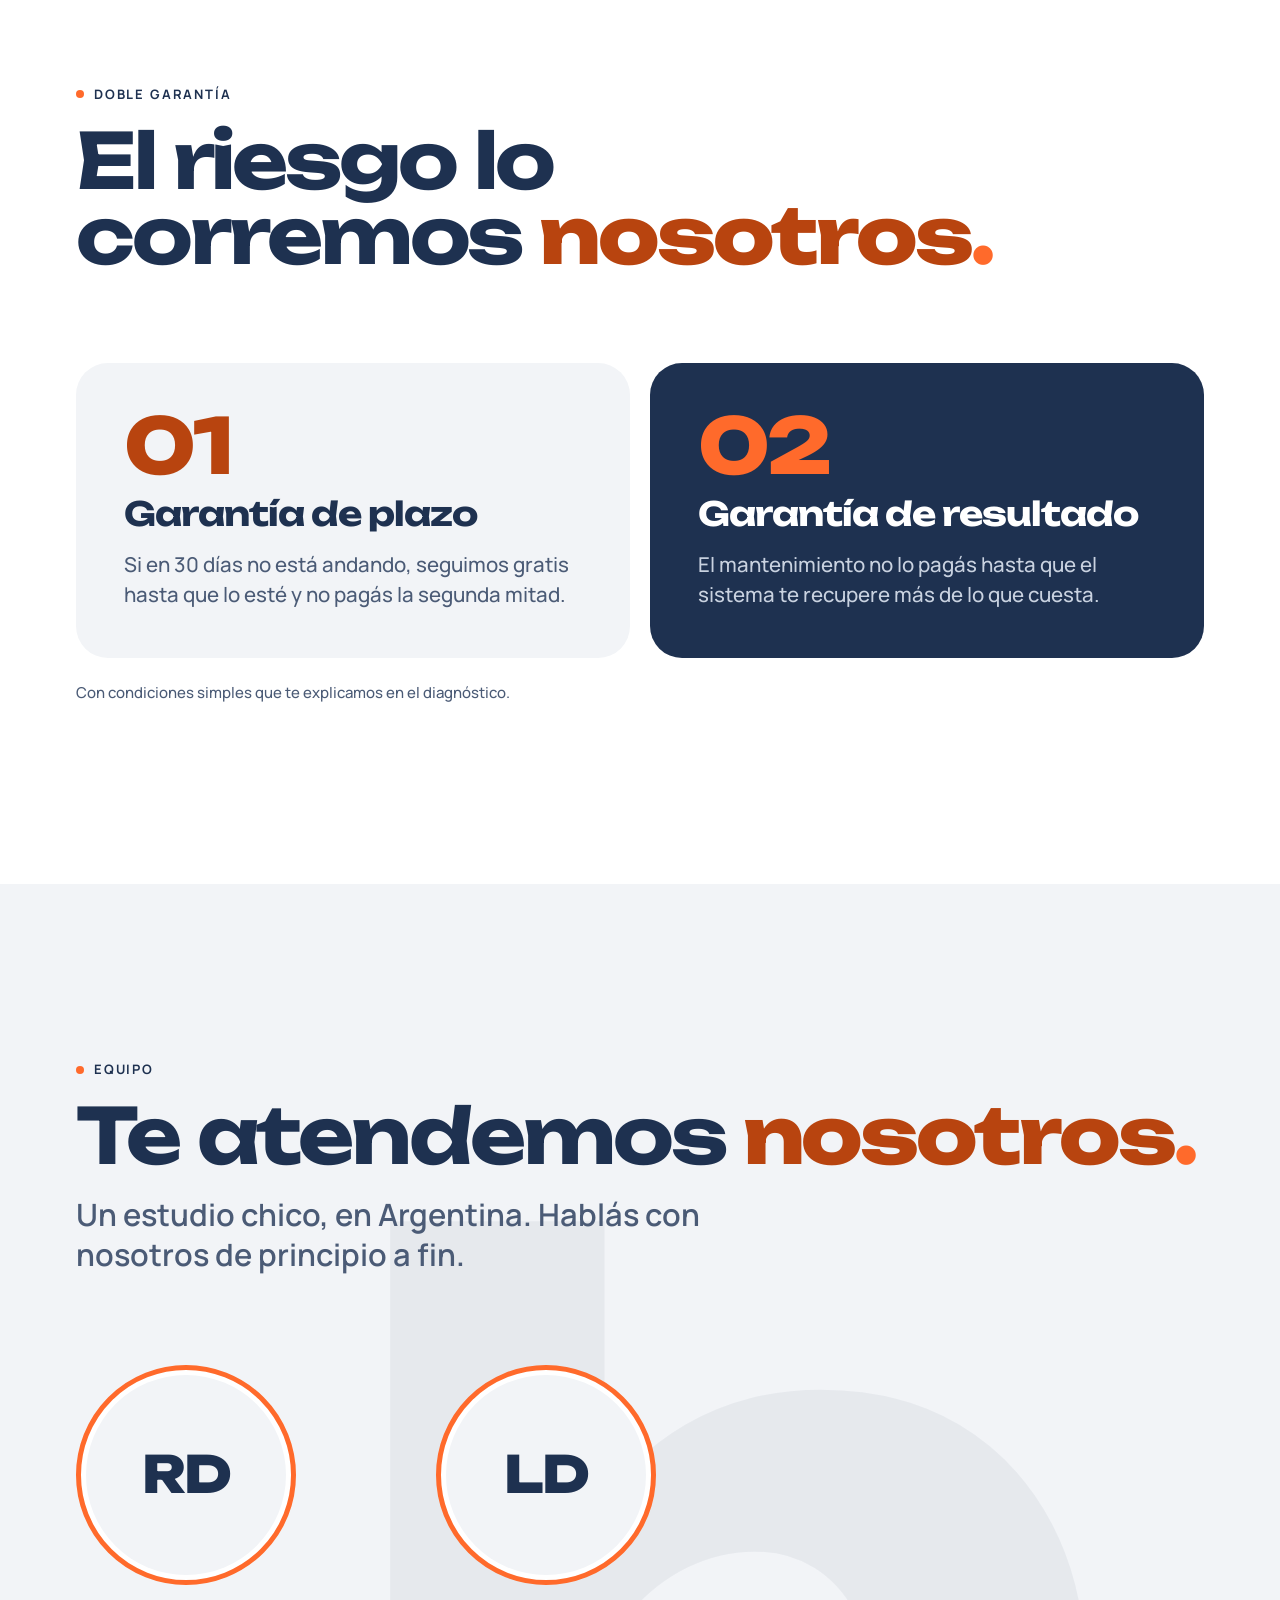
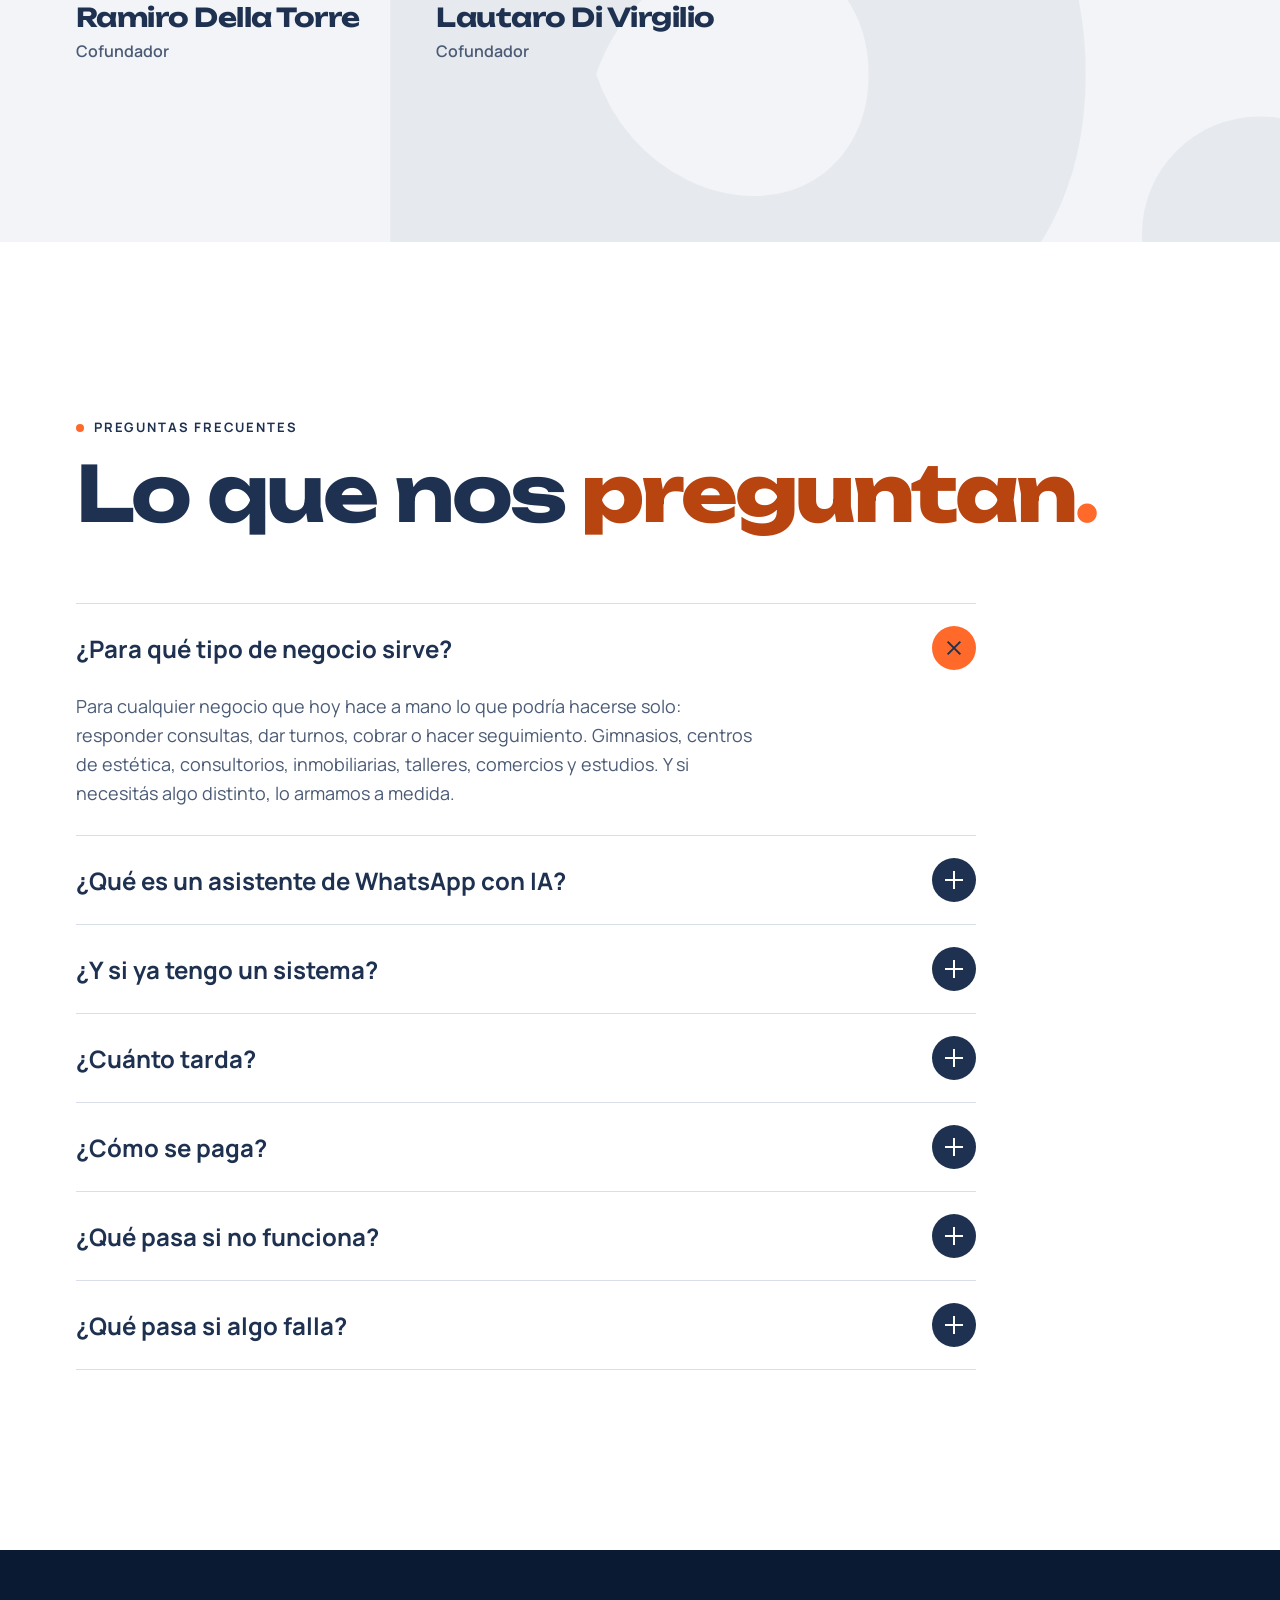
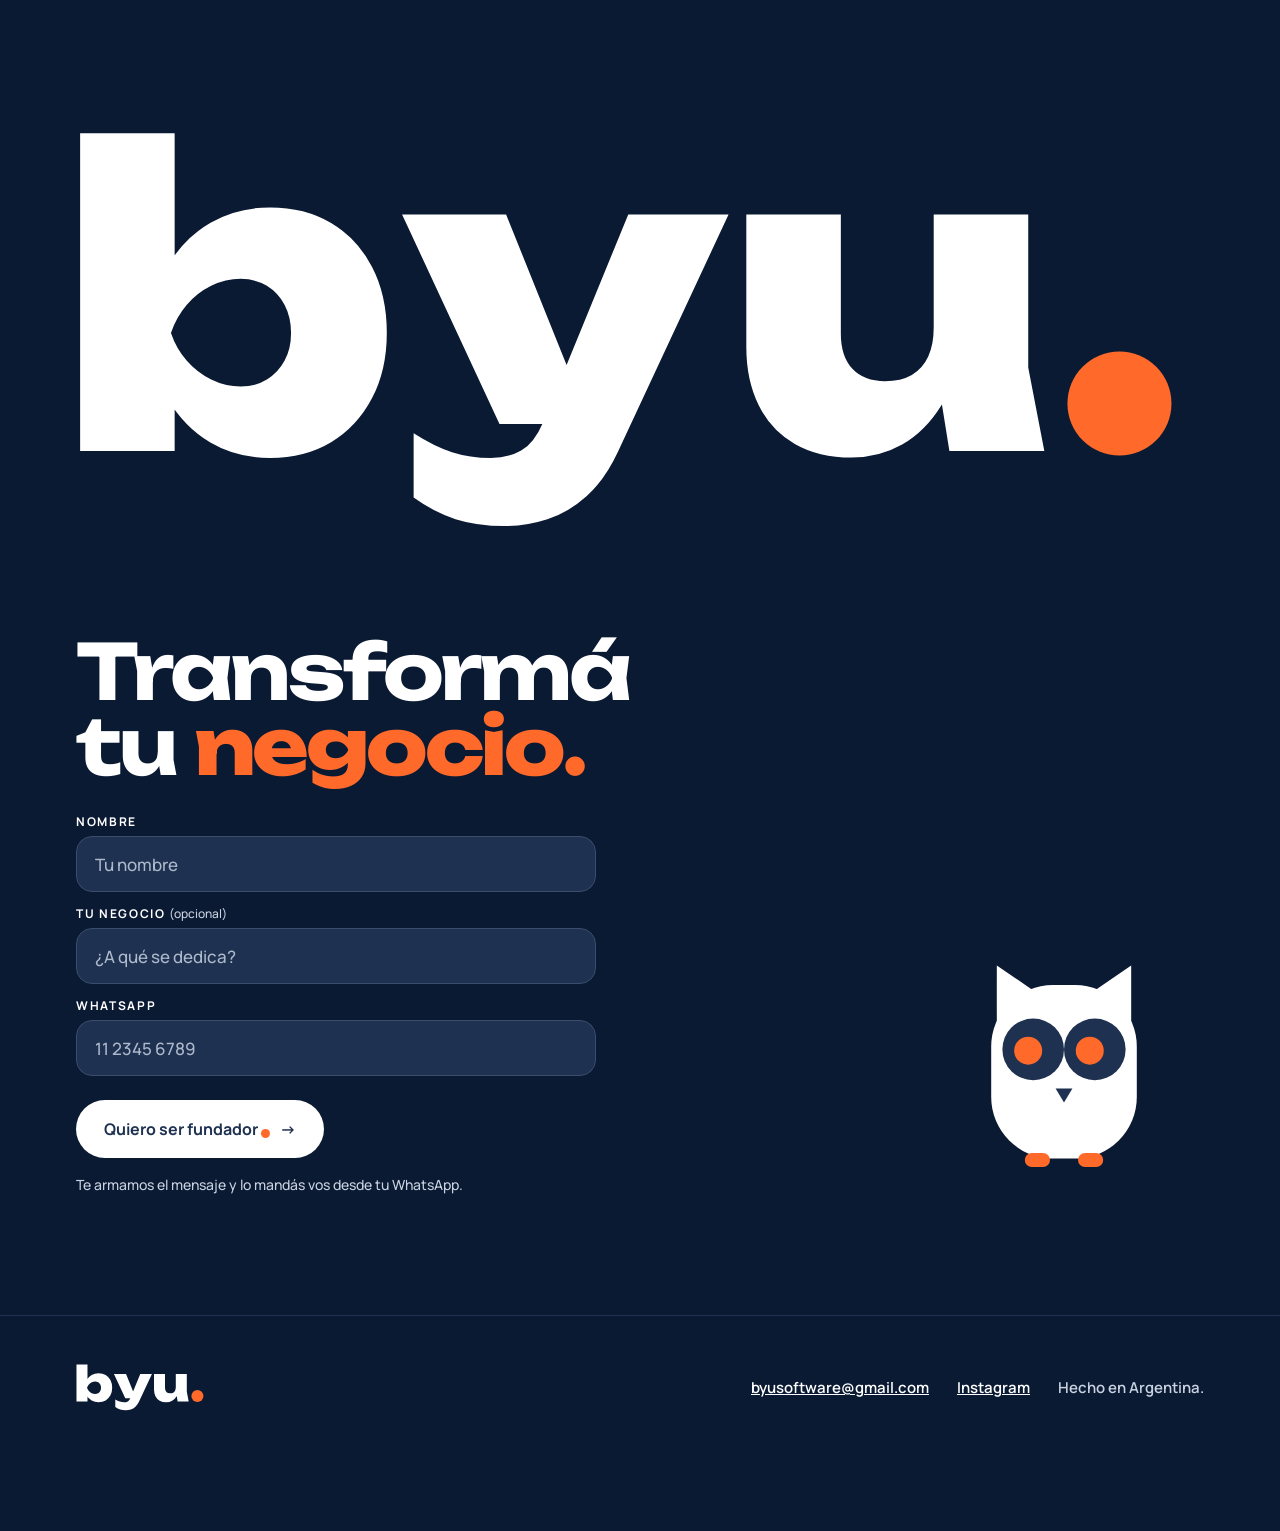
==== commit 67117a26: "Título: BYU Automatización con IA y software a medida para tu negocio Co-Authored-By: Claude Opus 5." ====
--- a/index.html
+++ b/index.html
@@ -3,7 +3,7 @@
 <head>
 <meta charset="utf-8">
 <meta name="viewport" content="width=device-width, initial-scale=1, viewport-fit=cover">
-<title>Automatización con IA y software a medida para tu negocio | byu.</title>
+<title>BYU Automatización con IA y software a medida para tu negocio</title>
 <meta name="description" content="Automatizamos lo que hoy hacés a mano: responder WhatsApp, dar turnos, cobrar y hacer el seguimiento de tus clientes. Con IA, a medida de tu negocio. Andando en 30 días. Argentina.">
 <meta name="robots" content="index, follow, max-image-preview:large">
 <link rel="canonical" href="https://byusoftware.com/">
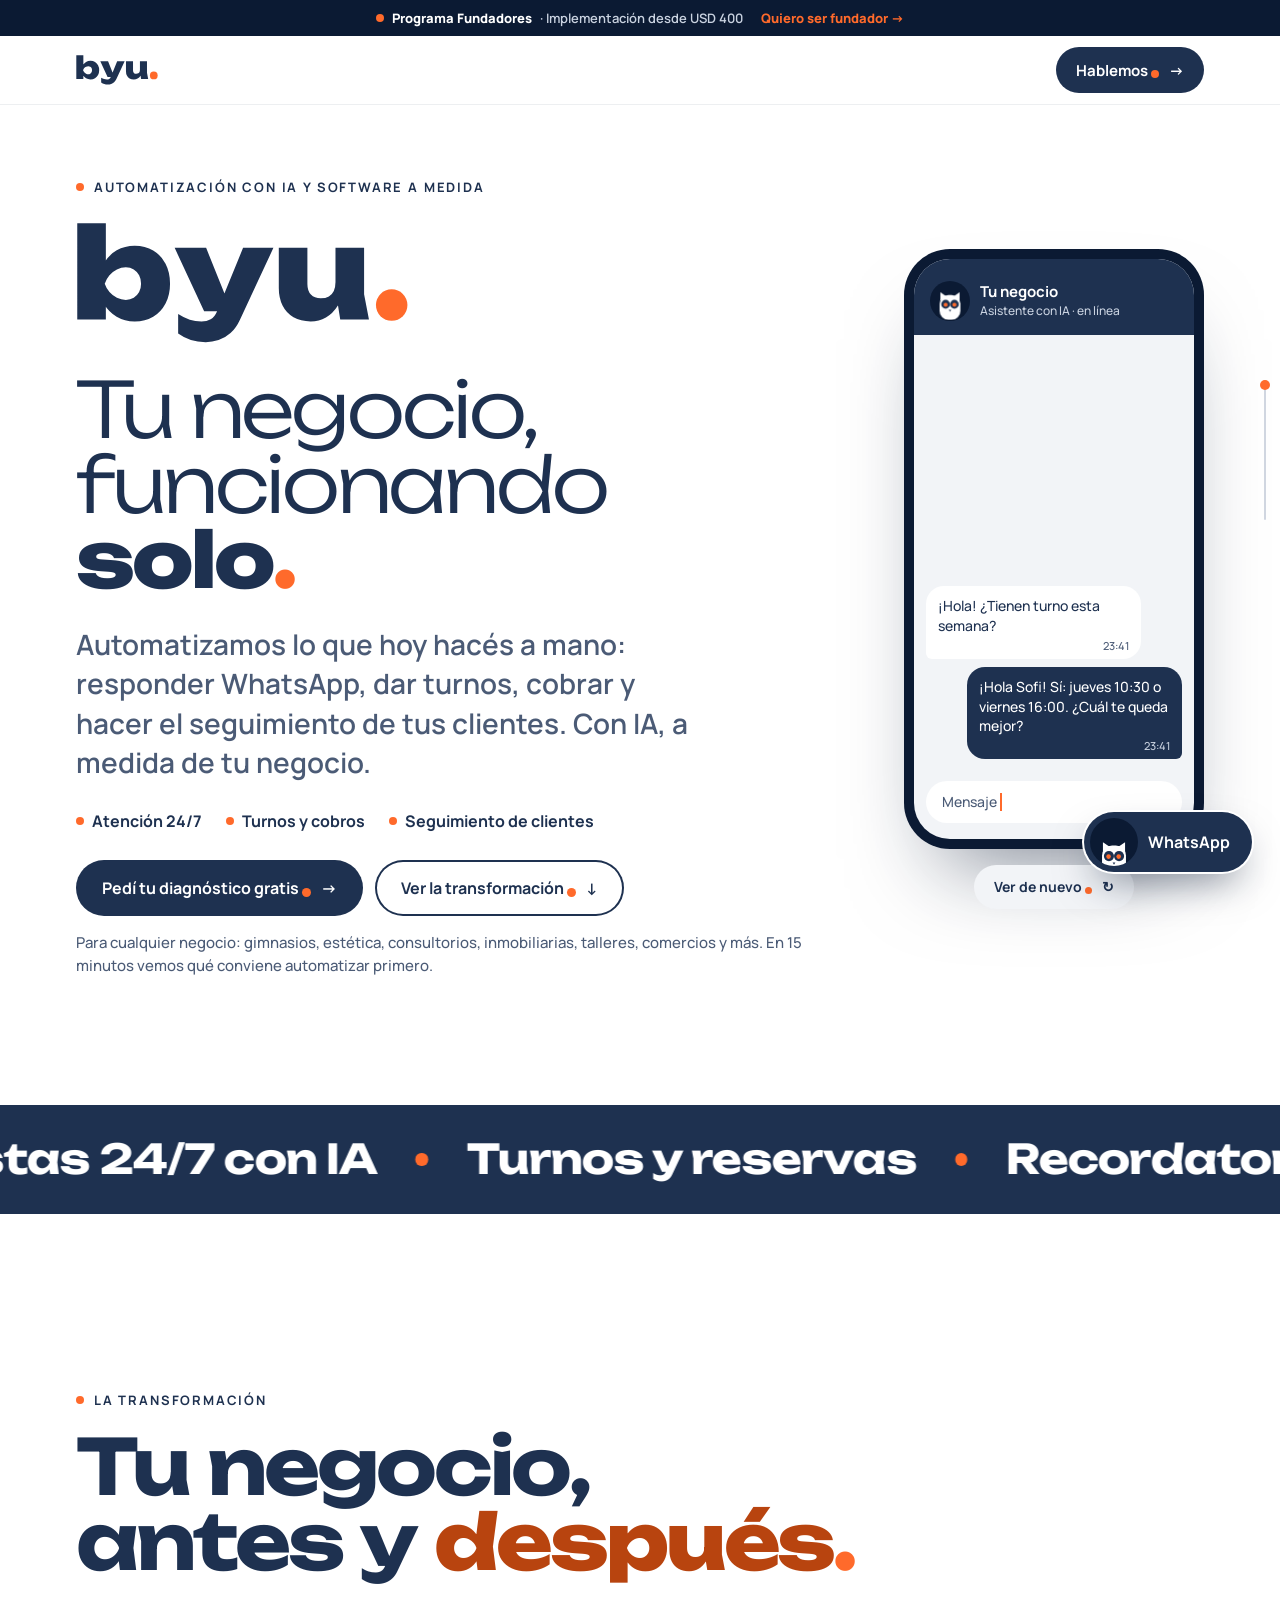
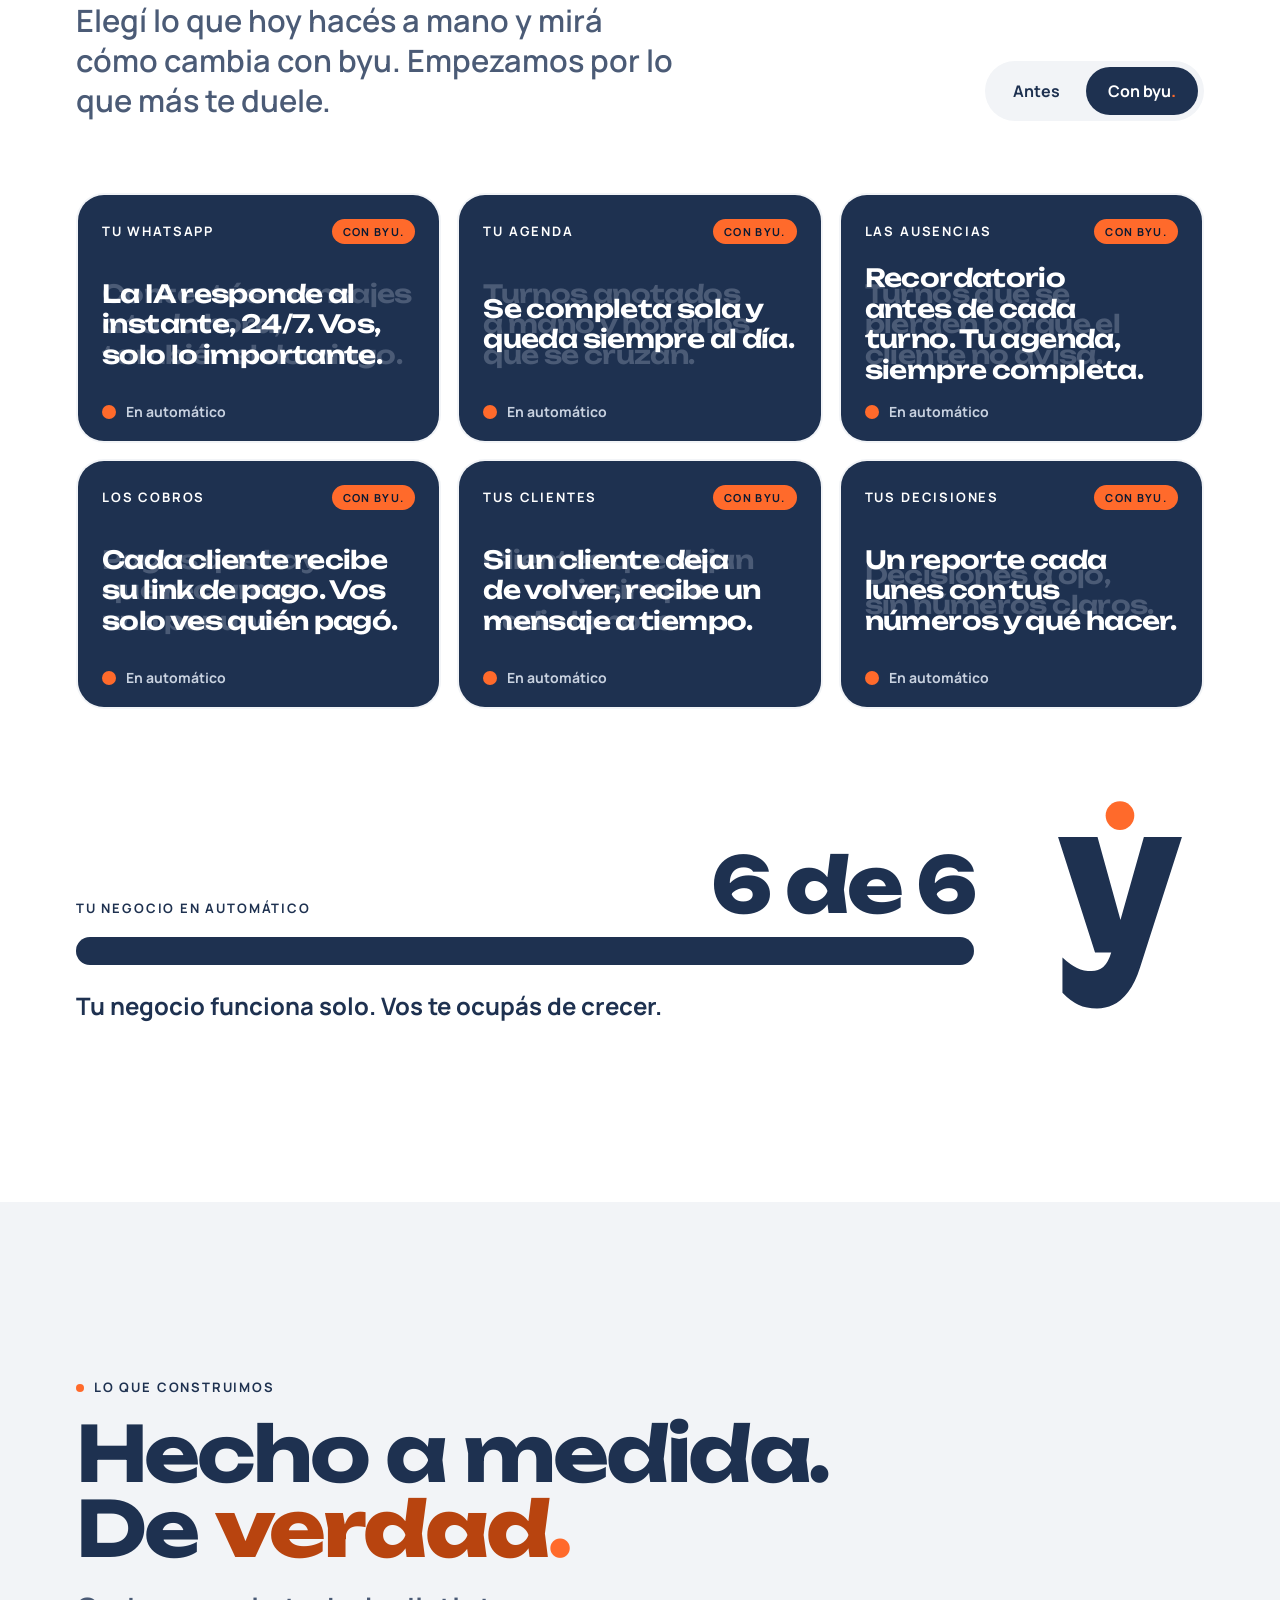
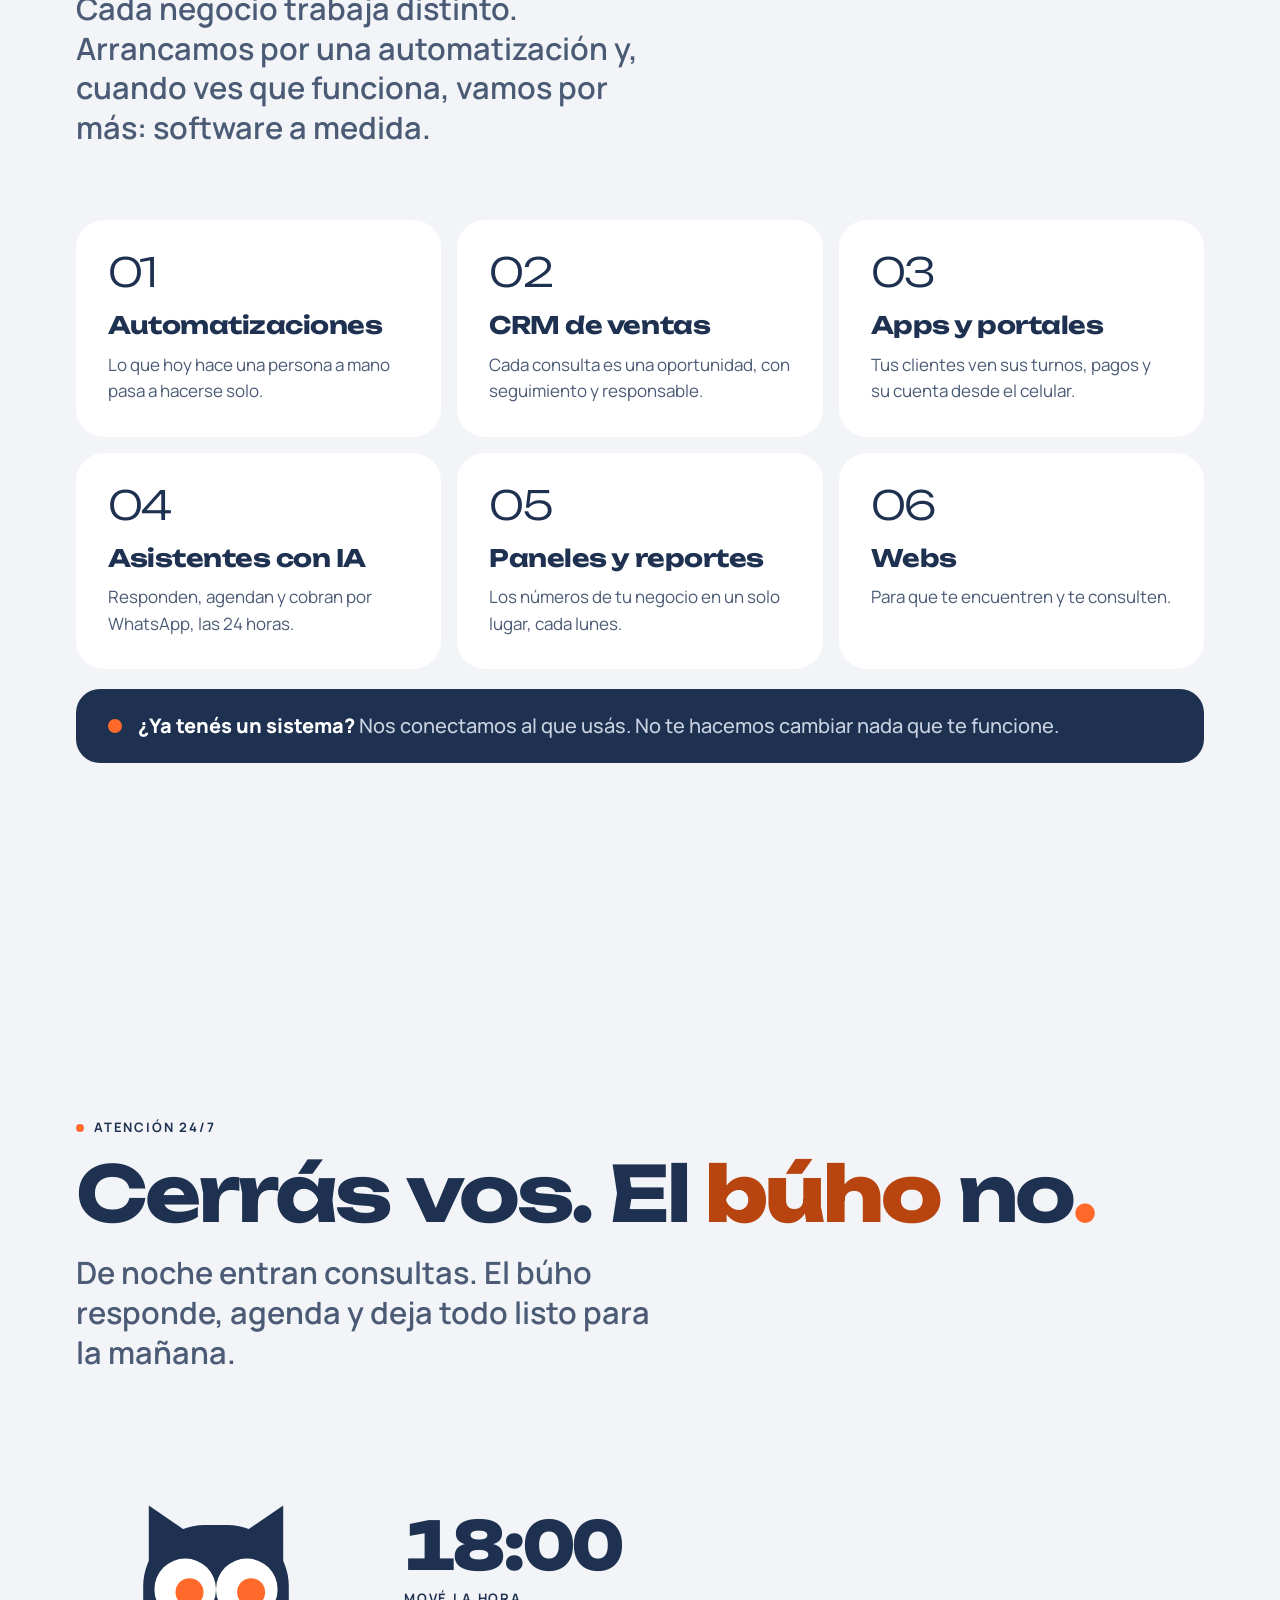
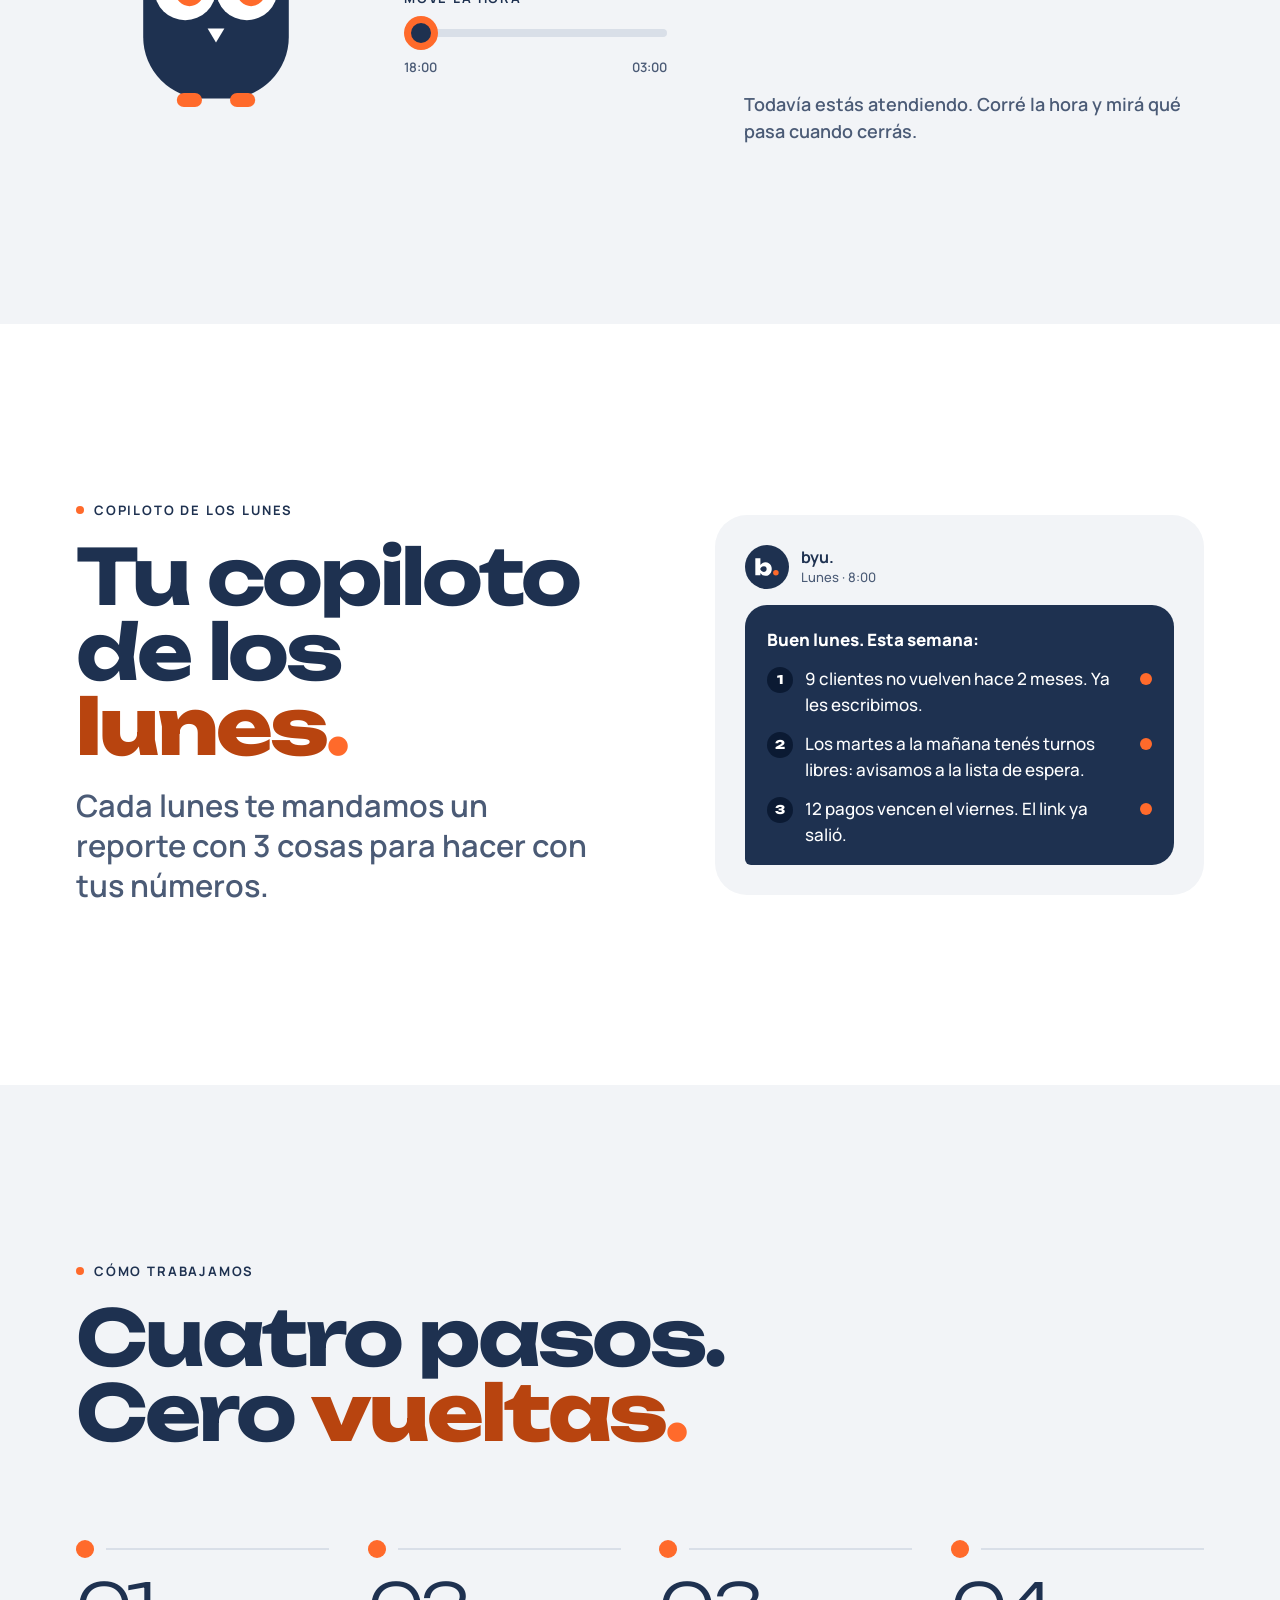
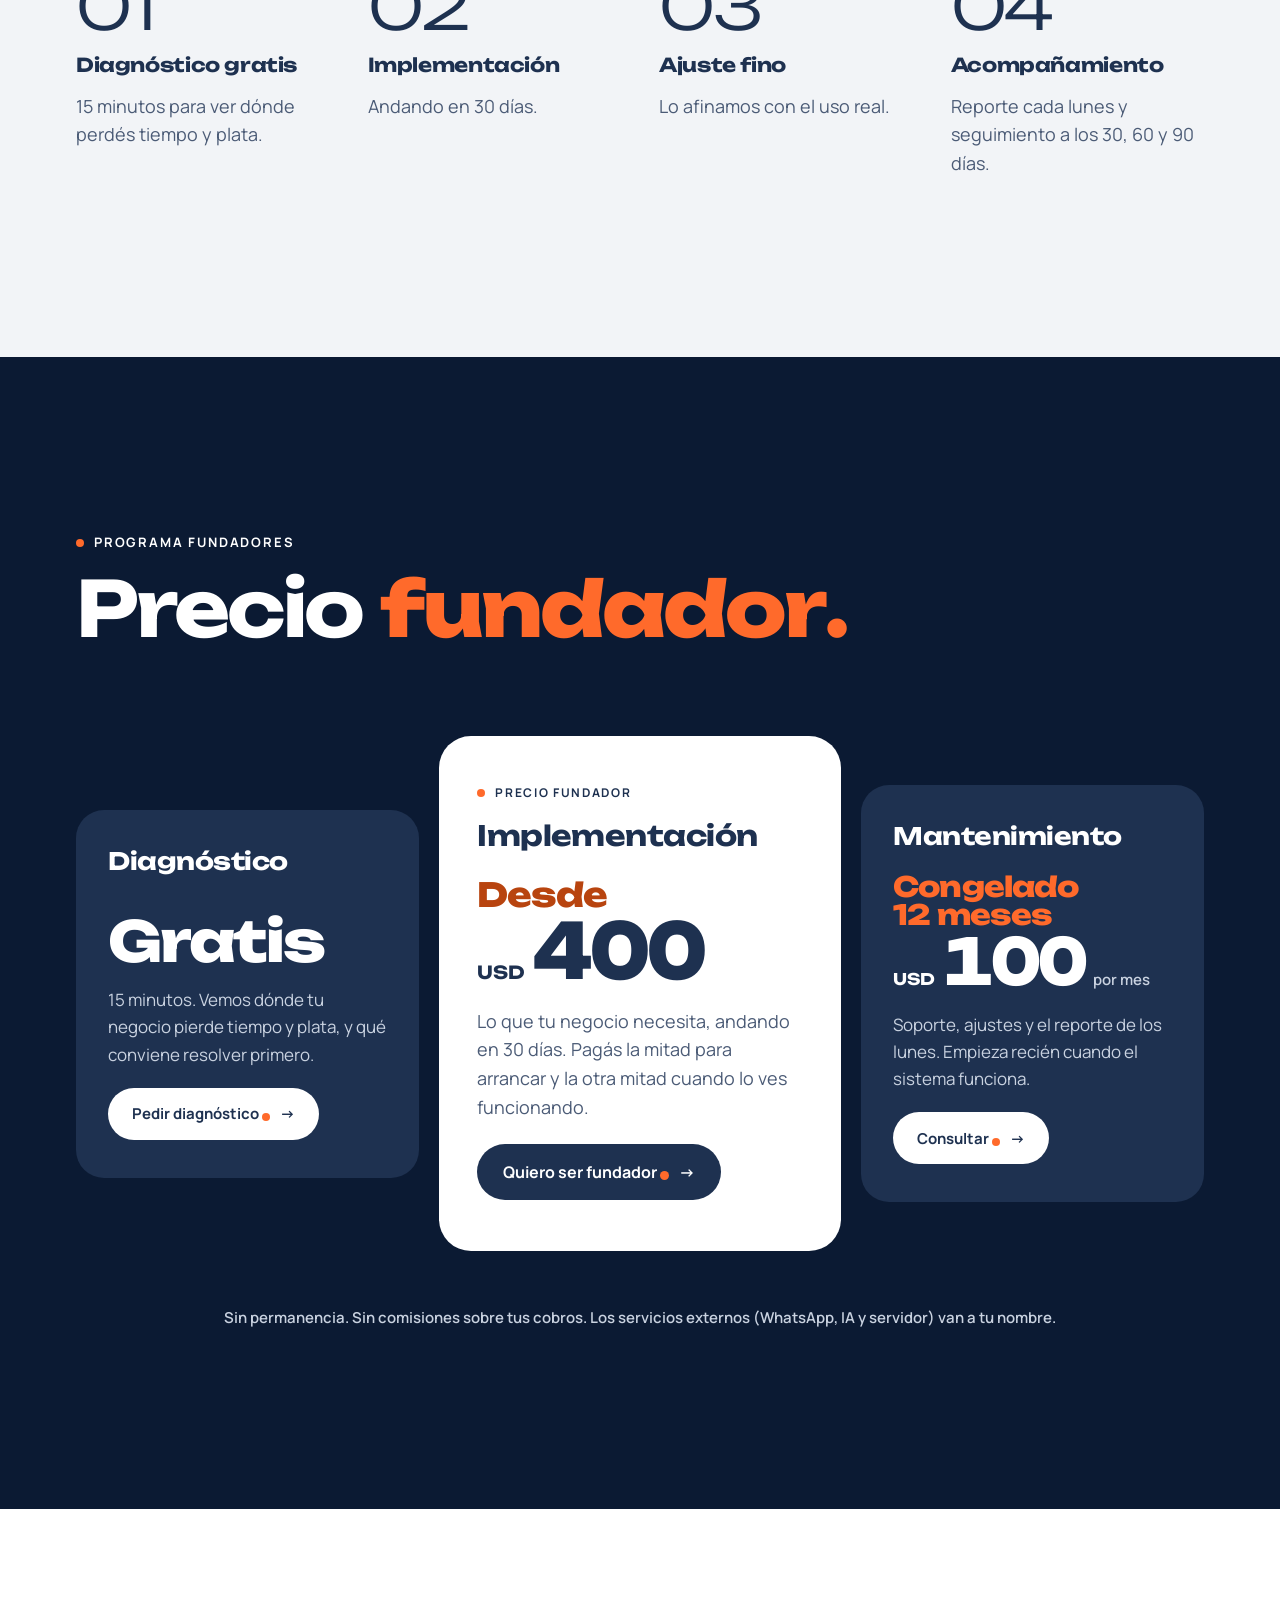
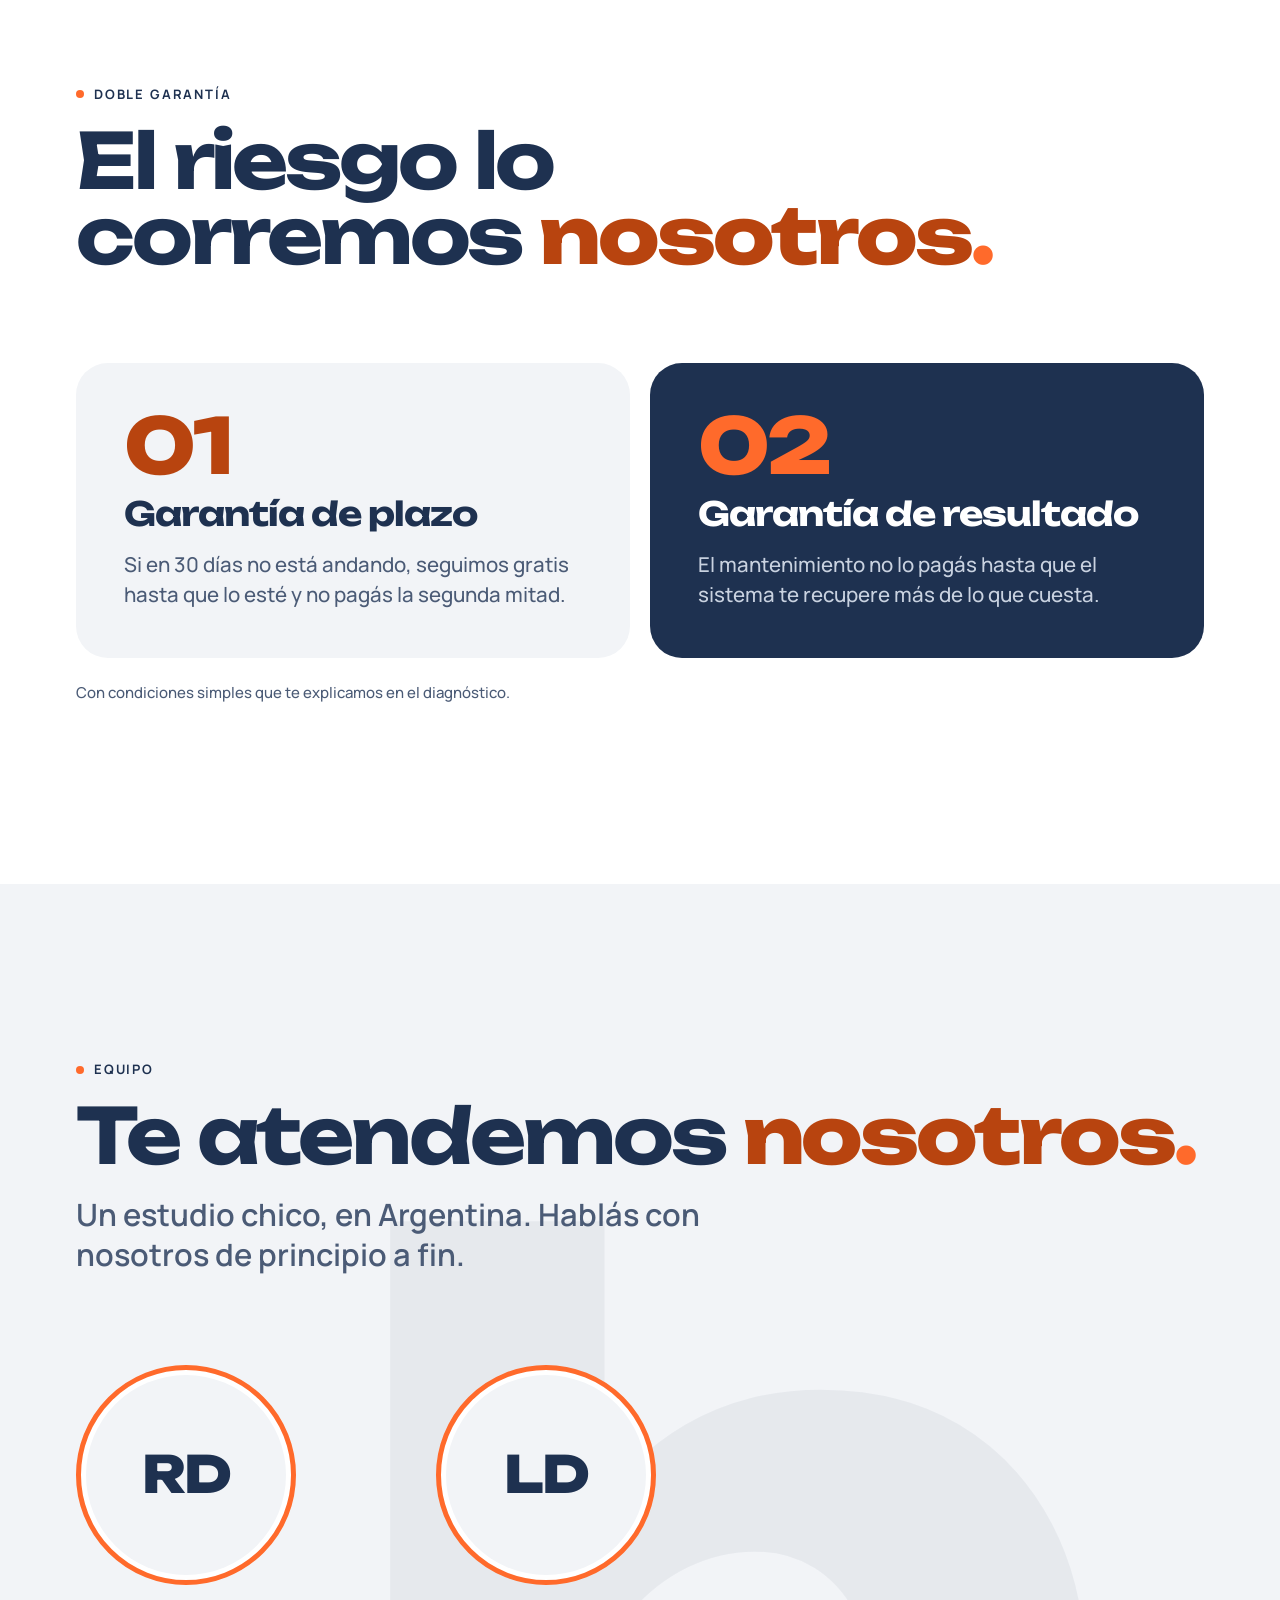
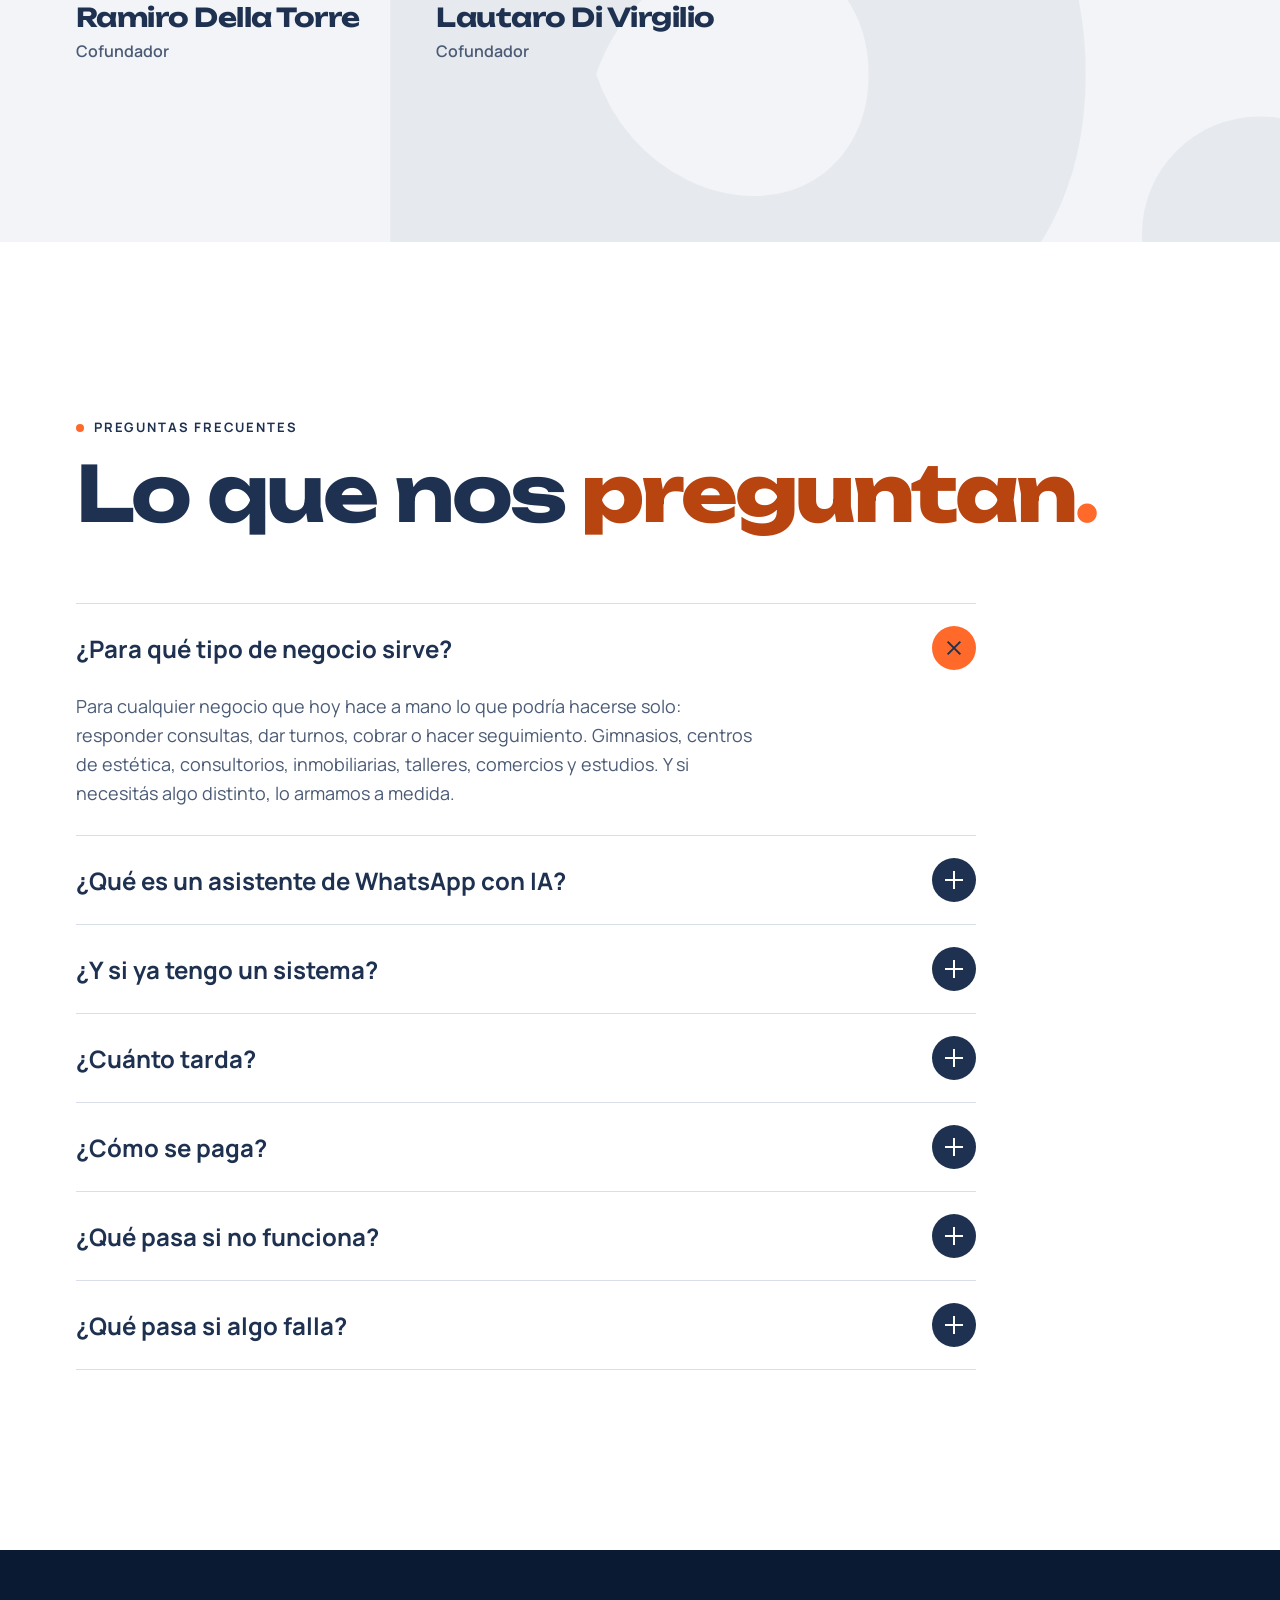
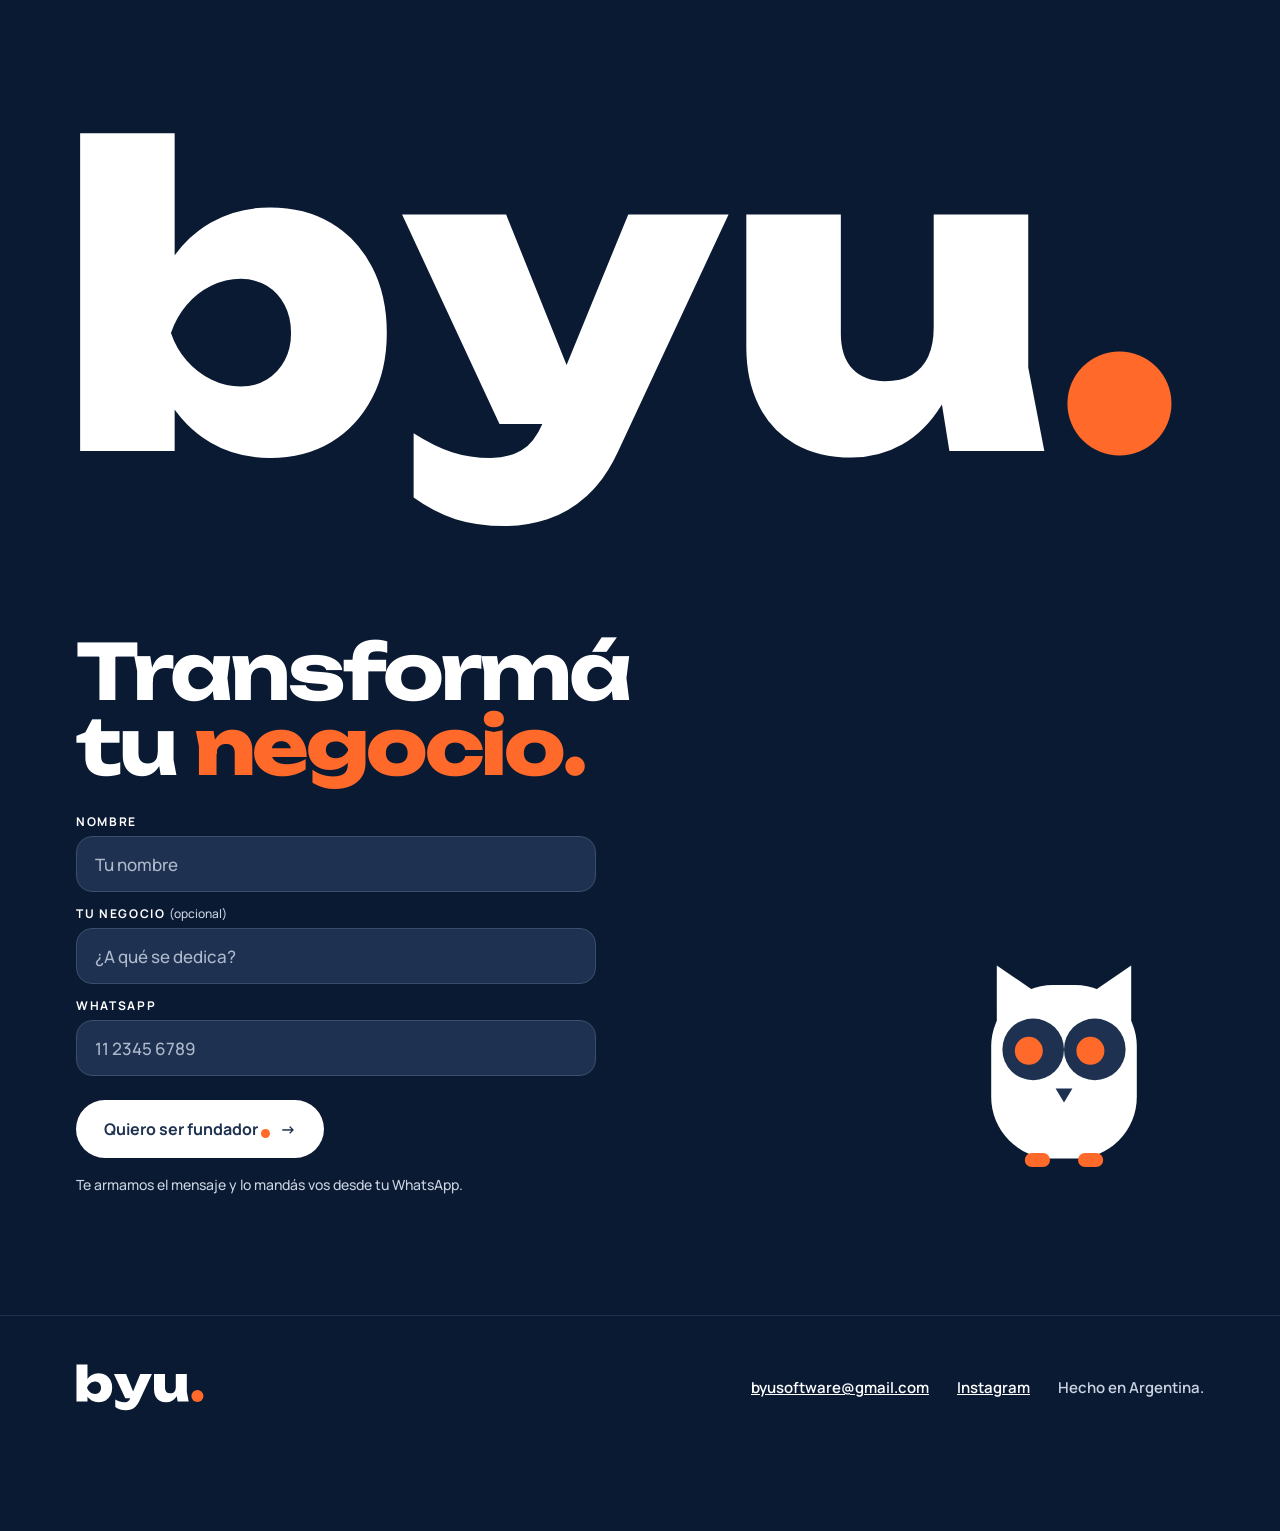
==== commit 06ca9d92: "Precio fundador: desde USD 400 Co-Authored-By: Claude Opus 5.5 <noreply@anthropic.com>" ====
--- a/index.html
+++ b/index.html
@@ -26,7 +26,7 @@
 <link rel="icon" type="image/png" sizes="32x32" href="assets/favicon-32.png">
 <link rel="apple-touch-icon" href="assets/apple-touch-icon.png">
 <link rel="manifest" href="site.webmanifest">
-<script type="application/ld+json">[{"@context": "https://schema.org", "@type": "ProfessionalService", "@id": "https://byusoftware.com/#byu", "name": "byu.", "url": "https://byusoftware.com/", "logo": "https://byusoftware.com/assets/icon-512.png", "image": "https://byusoftware.com/assets/og-byu.png", "email": "byusoftware@gmail.com", "description": "Software a medida y automatización con inteligencia artificial para cualquier negocio: asistente de WhatsApp 24/7, CRM, apps, turnos, recordatorios y cobros automáticos.", "areaServed": {"@type": "Country", "name": "Argentina"}, "address": {"@type": "PostalAddress", "addressCountry": "AR"}, "founder": [{"@type": "Person", "name": "Ramiro Della Torre"}, {"@type": "Person", "name": "Lautaro Di Virgilio"}], "knowsAbout": ["Software a medida", "Automatización con IA", "CRM de ventas", "Chatbot de WhatsApp", "Agenda de turnos online", "Recordatorios automáticos", "Cobros automáticos con Mercado Pago"], "hasOfferCatalog": {"@type": "OfferCatalog", "name": "Servicios de automatización", "itemListElement": [{"@type": "Offer", "name": "Diagnóstico", "price": "0", "priceCurrency": "USD", "itemOffered": {"@type": "Service", "name": "Diagnóstico gratis de 15 minutos"}}, {"@type": "Offer", "name": "Implementación · precio fundador", "priceCurrency": "USD", "priceSpecification": {"@type": "PriceSpecification", "minPrice": "300", "priceCurrency": "USD"}, "itemOffered": {"@type": "Service", "name": "Implementación a medida: WhatsApp con IA, automatizaciones, CRM o apps"}}, {"@type": "Offer", "name": "Mantenimiento", "priceCurrency": "USD", "priceSpecification": {"@type": "UnitPriceSpecification", "price": "100", "priceCurrency": "USD", "unitText": "MONTH"}, "itemOffered": {"@type": "Service", "name": "Mantenimiento mensual y reporte de los lunes"}}]}}, {"@context": "https://schema.org", "@type": "WebSite", "name": "byu.", "url": "https://byusoftware.com/", "inLanguage": "es-AR", "publisher": {"@id": "https://byusoftware.com/#byu"}}, {"@context": "https://schema.org", "@type": "FAQPage", "mainEntity": [{"@type": "Question", "name": "¿Para qué tipo de negocio sirve?", "acceptedAnswer": {"@type": "Answer", "text": "Para cualquier negocio que hoy hace a mano lo que podría hacerse solo: responder consultas, dar turnos, cobrar o hacer seguimiento. Gimnasios, centros de estética, consultorios, inmobiliarias, talleres, comercios y estudios. Y si necesitás algo distinto, lo armamos a medida."}}, {"@type": "Question", "name": "¿Qué es un asistente de WhatsApp con IA?", "acceptedAnswer": {"@type": "Answer", "text": "Es un asistente con inteligencia artificial que responde en tu WhatsApp con tu tono y tu información: precios, horarios y disponibilidad. Agenda, confirma y cobra. Si una conversación necesita a una persona, te la pasa."}}, {"@type": "Question", "name": "¿Y si ya tengo un sistema?", "acceptedAnswer": {"@type": "Answer", "text": "No tenés que cambiarlo. Nos conectamos al que usás y le sumamos lo que le falta. Si hoy anotás todo a mano, te armamos algo simple."}}, {"@type": "Question", "name": "¿Cuánto tarda?", "acceptedAnswer": {"@type": "Answer", "text": "En 30 días está andando. Después lo afinamos con el uso real y te acompañamos a los 30, 60 y 90 días."}}, {"@type": "Question", "name": "¿Cómo se paga?", "acceptedAnswer": {"@type": "Answer", "text": "La implementación, mitad para arrancar y mitad cuando lo ves andando. El mantenimiento empieza recién cuando el sistema funciona. Los servicios externos (WhatsApp, IA y servidor) van a tu nombre. Sin permanencia y sin comisiones sobre tus cobros."}}, {"@type": "Question", "name": "¿Qué pasa si no funciona?", "acceptedAnswer": {"@type": "Answer", "text": "Tenés doble garantía. Si en 30 días no está andando, seguimos gratis hasta que lo esté. Y el mantenimiento no lo pagás hasta que el sistema te recupere más de lo que cuesta."}}, {"@type": "Question", "name": "¿Qué pasa si algo falla?", "acceptedAnswer": {"@type": "Answer", "text": "Lo vemos nosotros. Si algo se traba, los mensajes pasan a tu equipo y lo arreglamos sin que tengas que tocar nada."}}]}]</script>
+<script type="application/ld+json">[{"@context": "https://schema.org", "@type": "ProfessionalService", "@id": "https://byusoftware.com/#byu", "name": "byu.", "url": "https://byusoftware.com/", "logo": "https://byusoftware.com/assets/icon-512.png", "image": "https://byusoftware.com/assets/og-byu.png", "email": "byusoftware@gmail.com", "description": "Software a medida y automatización con inteligencia artificial para cualquier negocio: asistente de WhatsApp 24/7, CRM, apps, turnos, recordatorios y cobros automáticos.", "areaServed": {"@type": "Country", "name": "Argentina"}, "address": {"@type": "PostalAddress", "addressCountry": "AR"}, "founder": [{"@type": "Person", "name": "Ramiro Della Torre"}, {"@type": "Person", "name": "Lautaro Di Virgilio"}], "knowsAbout": ["Software a medida", "Automatización con IA", "CRM de ventas", "Chatbot de WhatsApp", "Agenda de turnos online", "Recordatorios automáticos", "Cobros automáticos con Mercado Pago"], "hasOfferCatalog": {"@type": "OfferCatalog", "name": "Servicios de automatización", "itemListElement": [{"@type": "Offer", "name": "Diagnóstico", "price": "0", "priceCurrency": "USD", "itemOffered": {"@type": "Service", "name": "Diagnóstico gratis de 15 minutos"}}, {"@type": "Offer", "name": "Implementación · precio fundador", "priceCurrency": "USD", "priceSpecification": {"@type": "PriceSpecification", "minPrice": "400", "priceCurrency": "USD"}, "itemOffered": {"@type": "Service", "name": "Implementación a medida: WhatsApp con IA, automatizaciones, CRM o apps"}}, {"@type": "Offer", "name": "Mantenimiento", "priceCurrency": "USD", "priceSpecification": {"@type": "UnitPriceSpecification", "price": "100", "priceCurrency": "USD", "unitText": "MONTH"}, "itemOffered": {"@type": "Service", "name": "Mantenimiento mensual y reporte de los lunes"}}]}}, {"@context": "https://schema.org", "@type": "WebSite", "name": "byu.", "url": "https://byusoftware.com/", "inLanguage": "es-AR", "publisher": {"@id": "https://byusoftware.com/#byu"}}, {"@context": "https://schema.org", "@type": "FAQPage", "mainEntity": [{"@type": "Question", "name": "¿Para qué tipo de negocio sirve?", "acceptedAnswer": {"@type": "Answer", "text": "Para cualquier negocio que hoy hace a mano lo que podría hacerse solo: responder consultas, dar turnos, cobrar o hacer seguimiento. Gimnasios, centros de estética, consultorios, inmobiliarias, talleres, comercios y estudios. Y si necesitás algo distinto, lo armamos a medida."}}, {"@type": "Question", "name": "¿Qué es un asistente de WhatsApp con IA?", "acceptedAnswer": {"@type": "Answer", "text": "Es un asistente con inteligencia artificial que responde en tu WhatsApp con tu tono y tu información: precios, horarios y disponibilidad. Agenda, confirma y cobra. Si una conversación necesita a una persona, te la pasa."}}, {"@type": "Question", "name": "¿Y si ya tengo un sistema?", "acceptedAnswer": {"@type": "Answer", "text": "No tenés que cambiarlo. Nos conectamos al que usás y le sumamos lo que le falta. Si hoy anotás todo a mano, te armamos algo simple."}}, {"@type": "Question", "name": "¿Cuánto tarda?", "acceptedAnswer": {"@type": "Answer", "text": "En 30 días está andando. Después lo afinamos con el uso real y te acompañamos a los 30, 60 y 90 días."}}, {"@type": "Question", "name": "¿Cómo se paga?", "acceptedAnswer": {"@type": "Answer", "text": "La implementación, mitad para arrancar y mitad cuando lo ves andando. El mantenimiento empieza recién cuando el sistema funciona. Los servicios externos (WhatsApp, IA y servidor) van a tu nombre. Sin permanencia y sin comisiones sobre tus cobros."}}, {"@type": "Question", "name": "¿Qué pasa si no funciona?", "acceptedAnswer": {"@type": "Answer", "text": "Tenés doble garantía. Si en 30 días no está andando, seguimos gratis hasta que lo esté. Y el mantenimiento no lo pagás hasta que el sistema te recupere más de lo que cuesta."}}, {"@type": "Question", "name": "¿Qué pasa si algo falla?", "acceptedAnswer": {"@type": "Answer", "text": "Lo vemos nosotros. Si algo se traba, los mensajes pasan a tu equipo y lo arreglamos sin que tengas que tocar nada."}}]}]</script>
 <link rel="preconnect" href="https://fonts.googleapis.com">
 <link rel="preconnect" href="https://fonts.gstatic.com" crossorigin>
 <link href="https://fonts.googleapis.com/css2?family=Manrope:wght@400;500;600;700;800&family=Unbounded:wght@300;600;700;800&display=swap" rel="stylesheet">
@@ -40,7 +40,7 @@
 <div class="loader" data-loader aria-hidden="true"><svg aria-hidden="true" viewBox="0 0 1175 907"><g transform="translate(8 830)"><path fill="#1E3150" d="M52 -770H281V-417L253 -359V-202L281 -149V0H52ZM211 -286Q223 -379 263.5 -447.5Q304 -516 368.0 -553.0Q432 -590 512 -590Q597 -590 660.0 -552.5Q723 -515 759.0 -446.5Q795 -378 795 -286Q795 -196 759.0 -127.5Q723 -59 660.0 -21.0Q597 17 512 17Q431 17 367.5 -20.5Q304 -58 264.0 -126.5Q224 -195 211 -286ZM563 -286Q563 -324 547.5 -353.5Q532 -383 504.5 -400.0Q477 -417 441 -417Q404 -417 369.5 -400.0Q335 -383 310.0 -353.5Q285 -324 272 -286Q285 -248 310.0 -219.0Q335 -190 369.5 -173.0Q404 -156 441 -156Q477 -156 504.5 -173.0Q532 -190 547.5 -219.0Q563 -248 563 -286Z"/><circle data-lpulse style="transform-box:fill-box;transform-origin:center" cx="981" cy="-115" r="126" fill="#FF6A2B"/></g></svg></div>
 
 <header class="header">
-  <a class="fbar" href="#planes"><span class="fbar-dot" aria-hidden="true"></span><b>Programa Fundadores</b><span class="fbar-mid"> · Implementación desde USD 300</span><span class="fbar-cta">Quiero ser fundador <span aria-hidden="true">→</span></span></a>
+  <a class="fbar" href="#planes"><span class="fbar-dot" aria-hidden="true"></span><b>Programa Fundadores</b><span class="fbar-mid"> · Implementación desde USD 400</span><span class="fbar-cta">Quiero ser fundador <span aria-hidden="true">→</span></span></a>
   <div class="wrap">
     <a href="#top" class="navlogo" data-navlogo aria-label="byu., volver al inicio"><svg data-nav-svg aria-hidden="true" viewBox="70 70 2665 975"><g transform="translate(28 850)"><path fill="#1E3150" d="M52 -770H281V-417L253 -359V-202L281 -149V0H52ZM211 -286Q223 -379 263.5 -447.5Q304 -516 368.0 -553.0Q432 -590 512 -590Q597 -590 660.0 -552.5Q723 -515 759.0 -446.5Q795 -378 795 -286Q795 -196 759.0 -127.5Q723 -59 660.0 -21.0Q597 17 512 17Q431 17 367.5 -20.5Q304 -58 264.0 -126.5Q224 -195 211 -286ZM563 -286Q563 -324 547.5 -353.5Q532 -383 504.5 -400.0Q477 -417 441 -417Q404 -417 369.5 -400.0Q335 -383 310.0 -353.5Q285 -324 272 -286Q285 -248 310.0 -219.0Q335 -190 369.5 -173.0Q404 -156 441 -156Q477 -156 504.5 -173.0Q532 -190 547.5 -219.0Q563 -248 563 -286Z"/><path data-nl="y" fill="#1E3150" style="transform-box:fill-box;transform-origin:0% 50%" d="M1081 182Q1013 182 961.5 165.5Q910 149 860 113V-43Q910 -11 953.0 3.0Q996 17 1047 17Q1089 17 1120.5 -1.0Q1152 -19 1173 -68L1380 -573H1623L1355 2Q1324 69 1279.5 109.0Q1235 149 1184.0 165.5Q1133 182 1081 182ZM1068 -65 832 -573H1084L1288 -65Z"/><path data-nl="u" fill="#1E3150" style="transform-box:fill-box;transform-origin:0% 50%" d="M1921 16Q1841 16 1783.5 -17.0Q1726 -50 1696.0 -110.5Q1666 -171 1666 -251V-573H1895V-284Q1895 -229 1923.0 -199.0Q1951 -169 2002 -169Q2041 -169 2067.0 -184.0Q2093 -199 2106.5 -228.0Q2120 -257 2120 -299L2189 -263Q2177 -172 2138.0 -109.5Q2099 -47 2043.5 -15.5Q1988 16 1921 16ZM2158 0 2120 -237V-573H2349V-202L2388 0Z"/><circle data-nl="dot" cx="2570" cy="-115" r="126" fill="#FF6A2B" style="transform-box:fill-box;transform-origin:50% 100%"/></g></svg></a>
     <a class="btn btn--nav" data-btn href="#contacto" data-wa target="_blank" rel="noopener"><span class="lbl">Hablemos</span><span class="bdot"></span><span class="barrow" aria-hidden="true">→</span></a>
@@ -199,7 +199,7 @@
       <article class="plan plan--featured">
         <div class="plan-tag">Precio fundador</div>
         <h3>Implementación</h3>
-        <div class="plan-price plan-price--from"><span class="plan-from">Desde</span><span class="plan-cur">USD</span><span class="plan-amt">300</span></div>
+        <div class="plan-price plan-price--from"><span class="plan-from">Desde</span><span class="plan-cur">USD</span><span class="plan-amt">400</span></div>
         <p>Lo que tu negocio necesita, andando en 30 días. Pagás la mitad para arrancar y la otra mitad cuando lo ves funcionando.</p>
         <a class="btn " data-btn href="#contacto" data-plan data-msg="Hola byu., quiero ser fundador." target="_blank" rel="noopener"><span class="lbl">Quiero ser fundador</span><span class="bdot"></span><span class="barrow" aria-hidden="true">→</span></a>
       </article>
